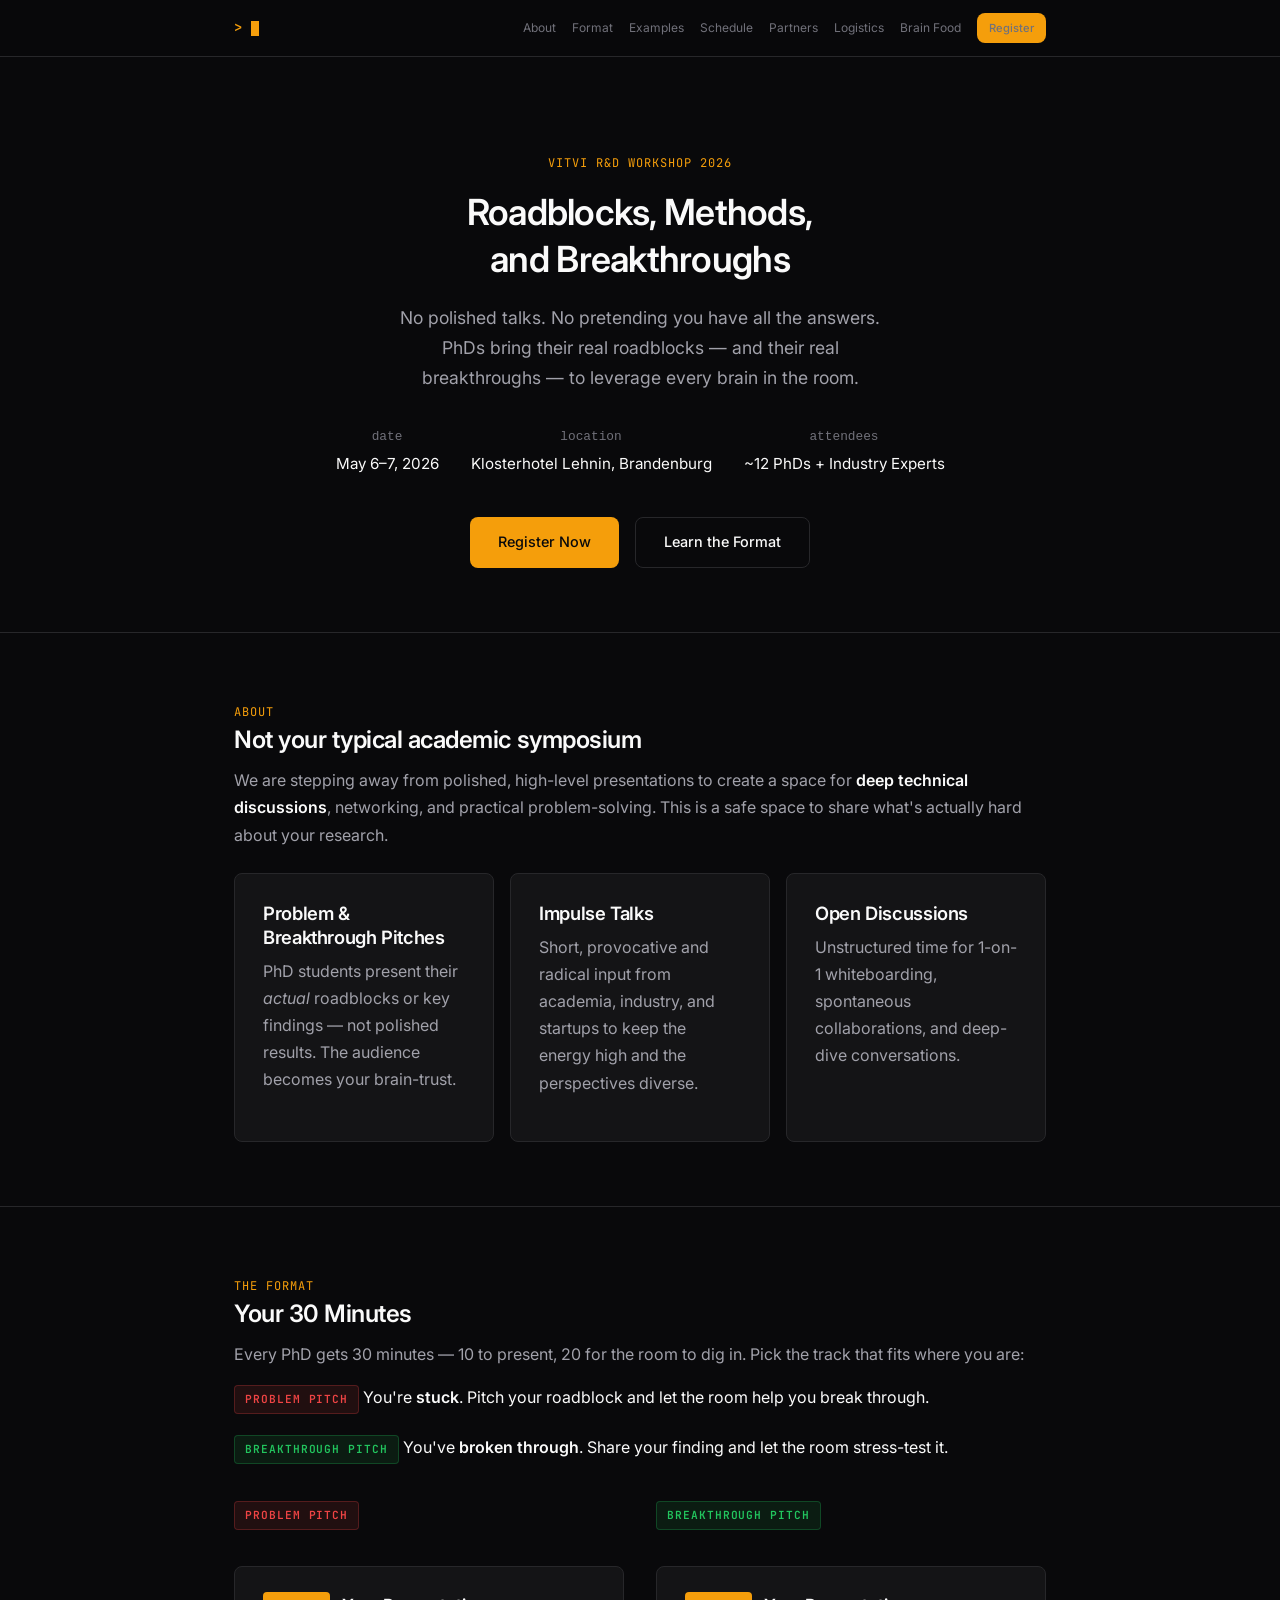
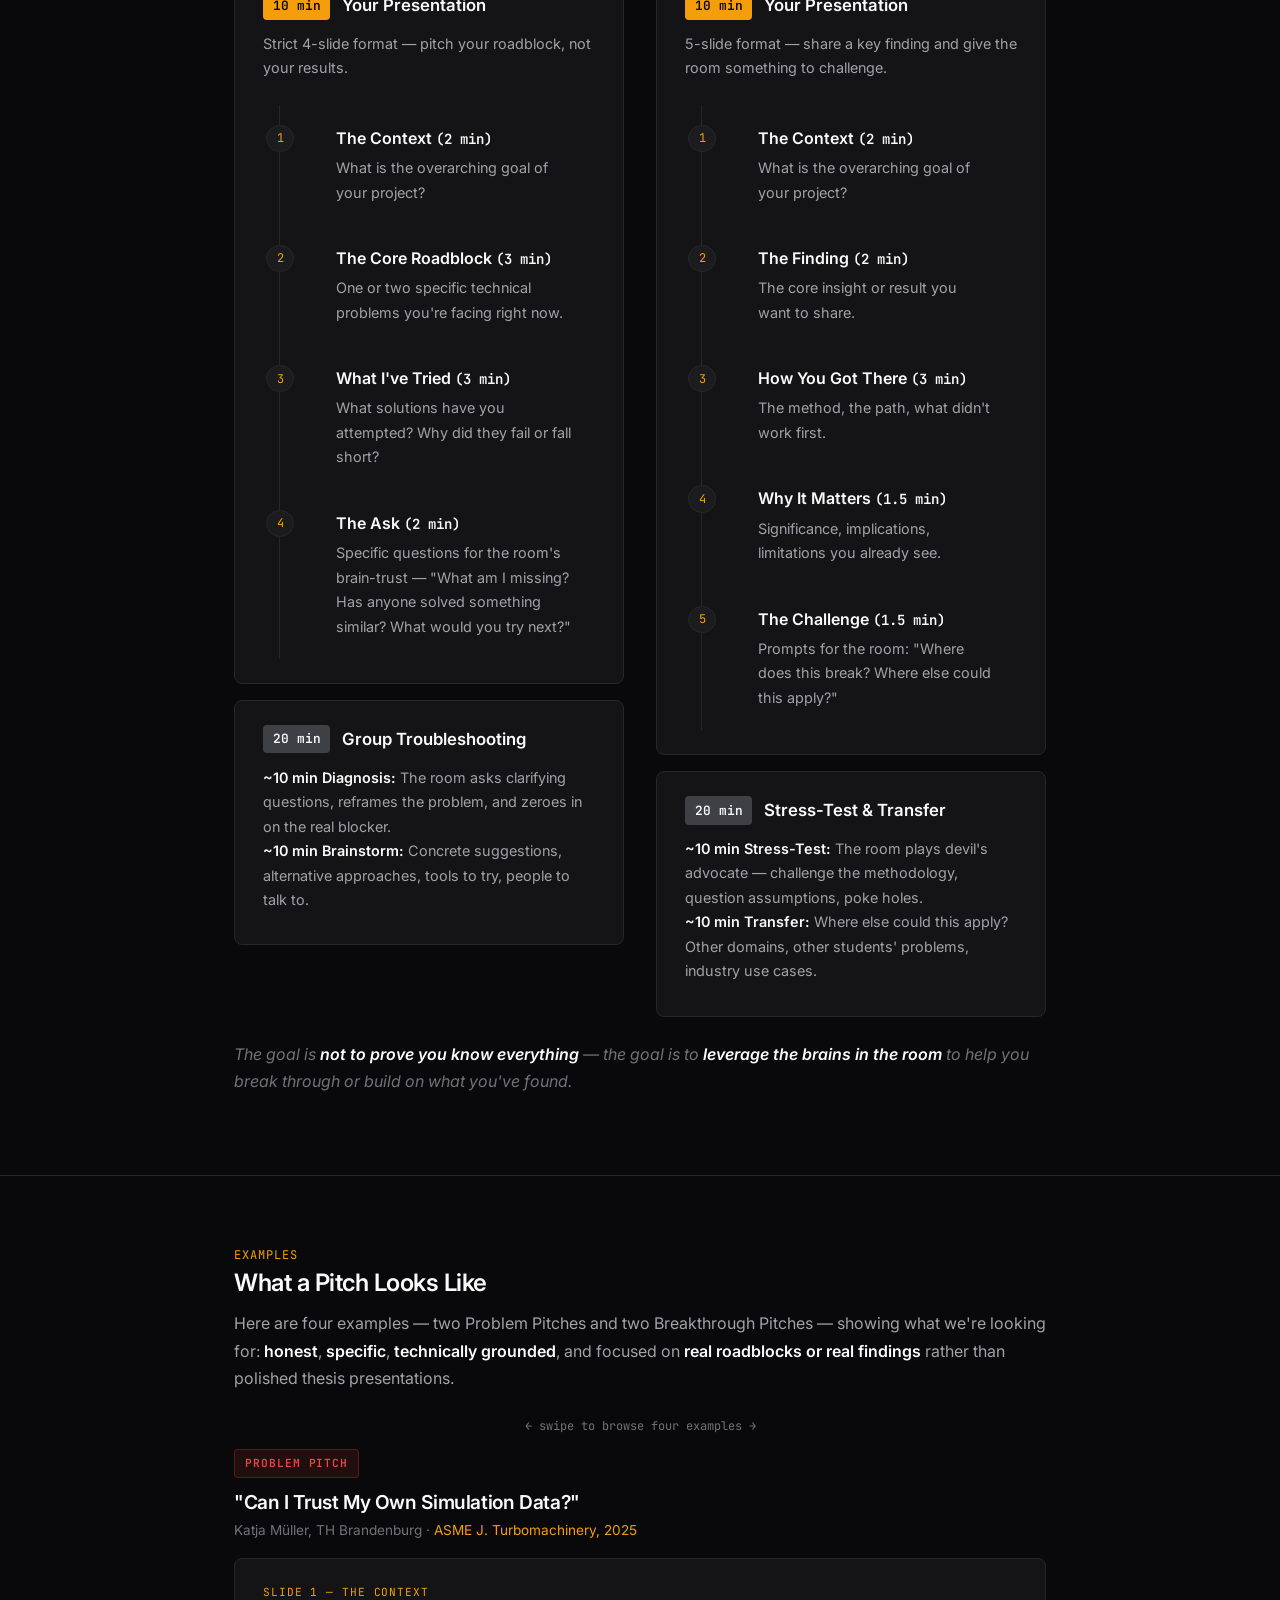
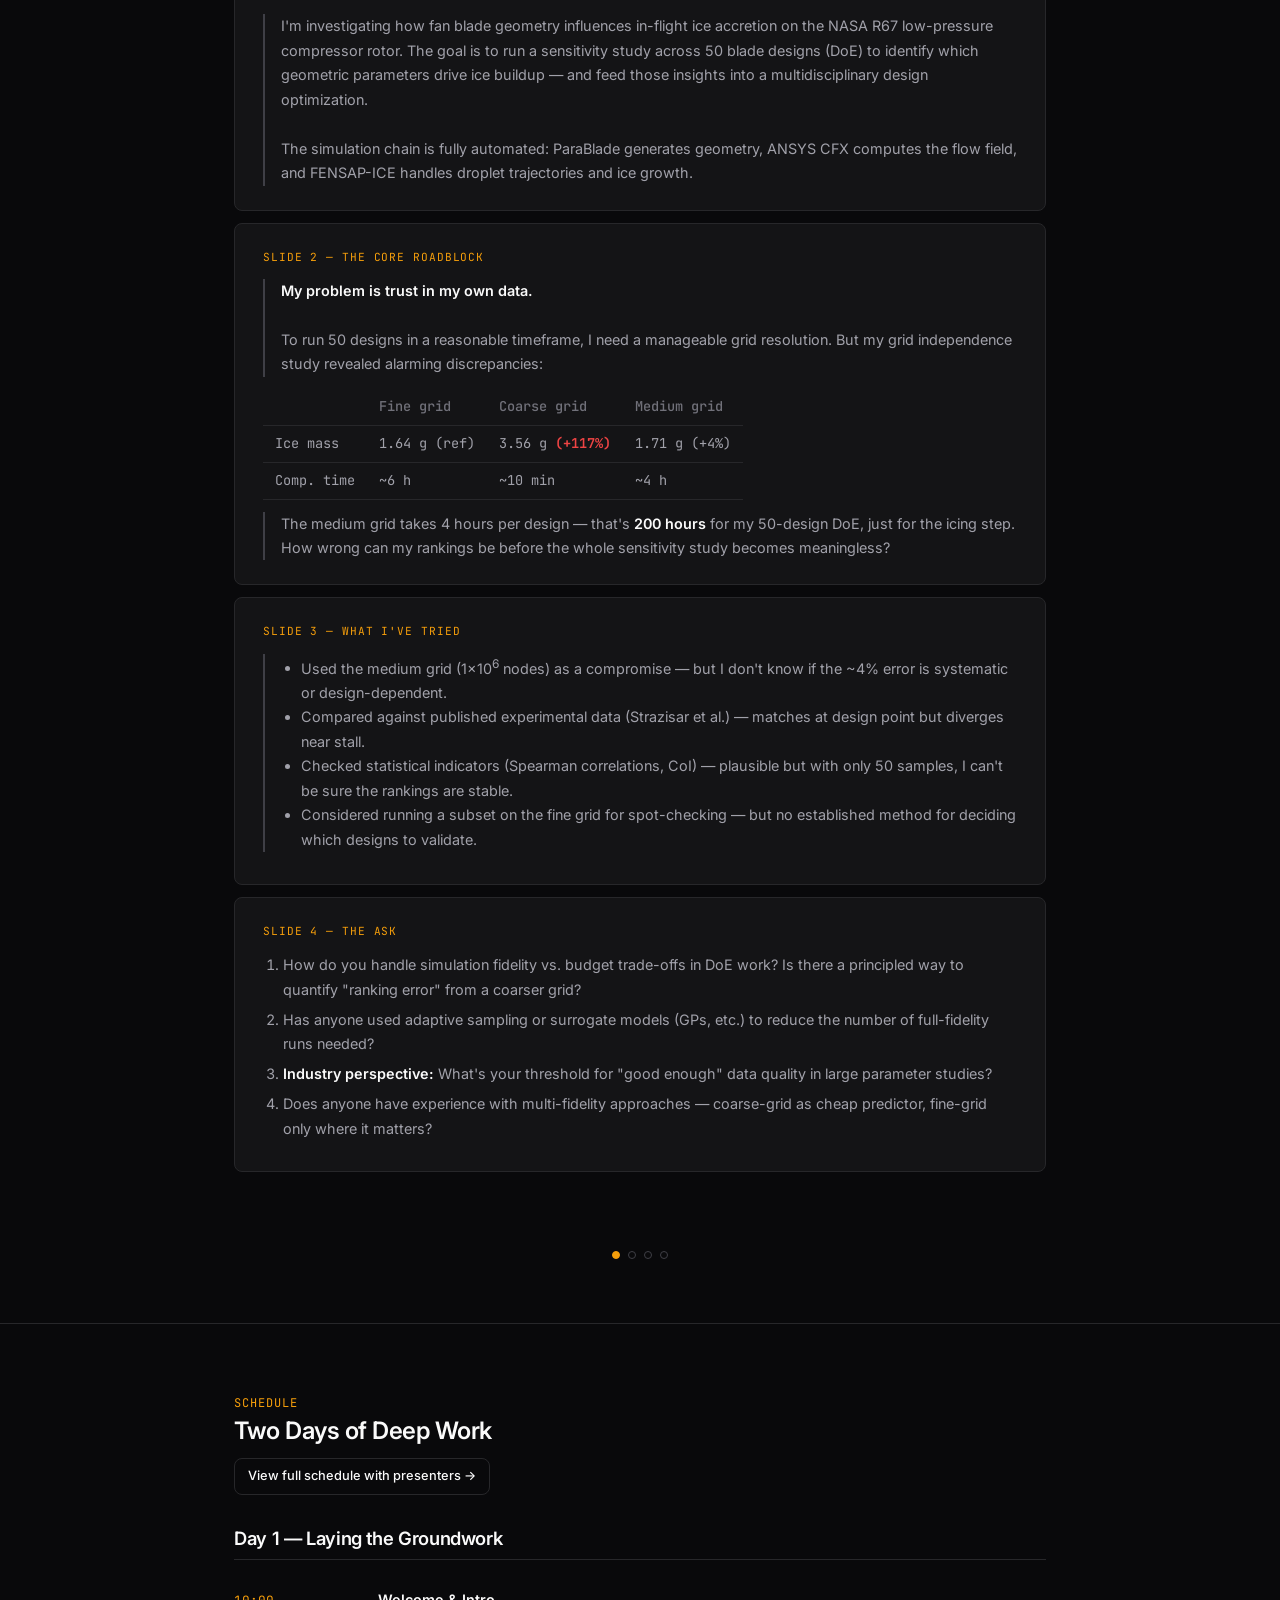
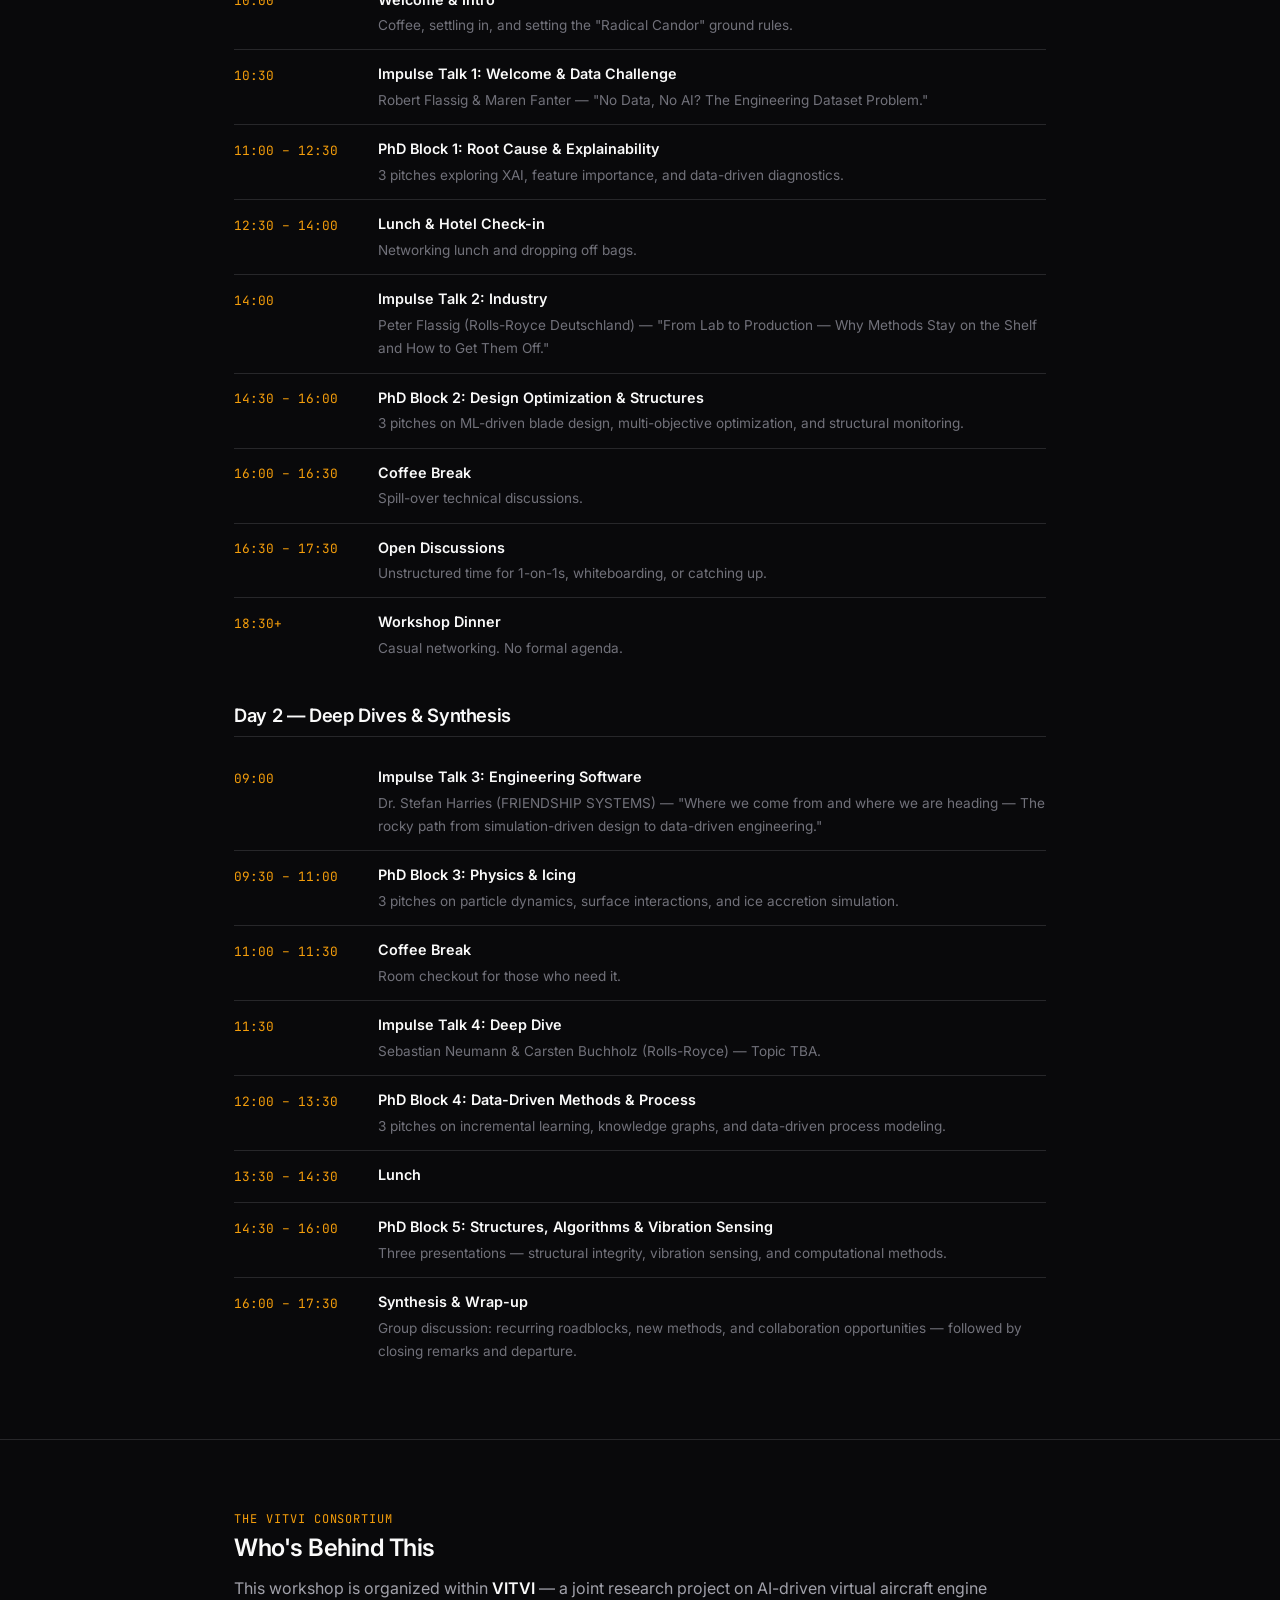
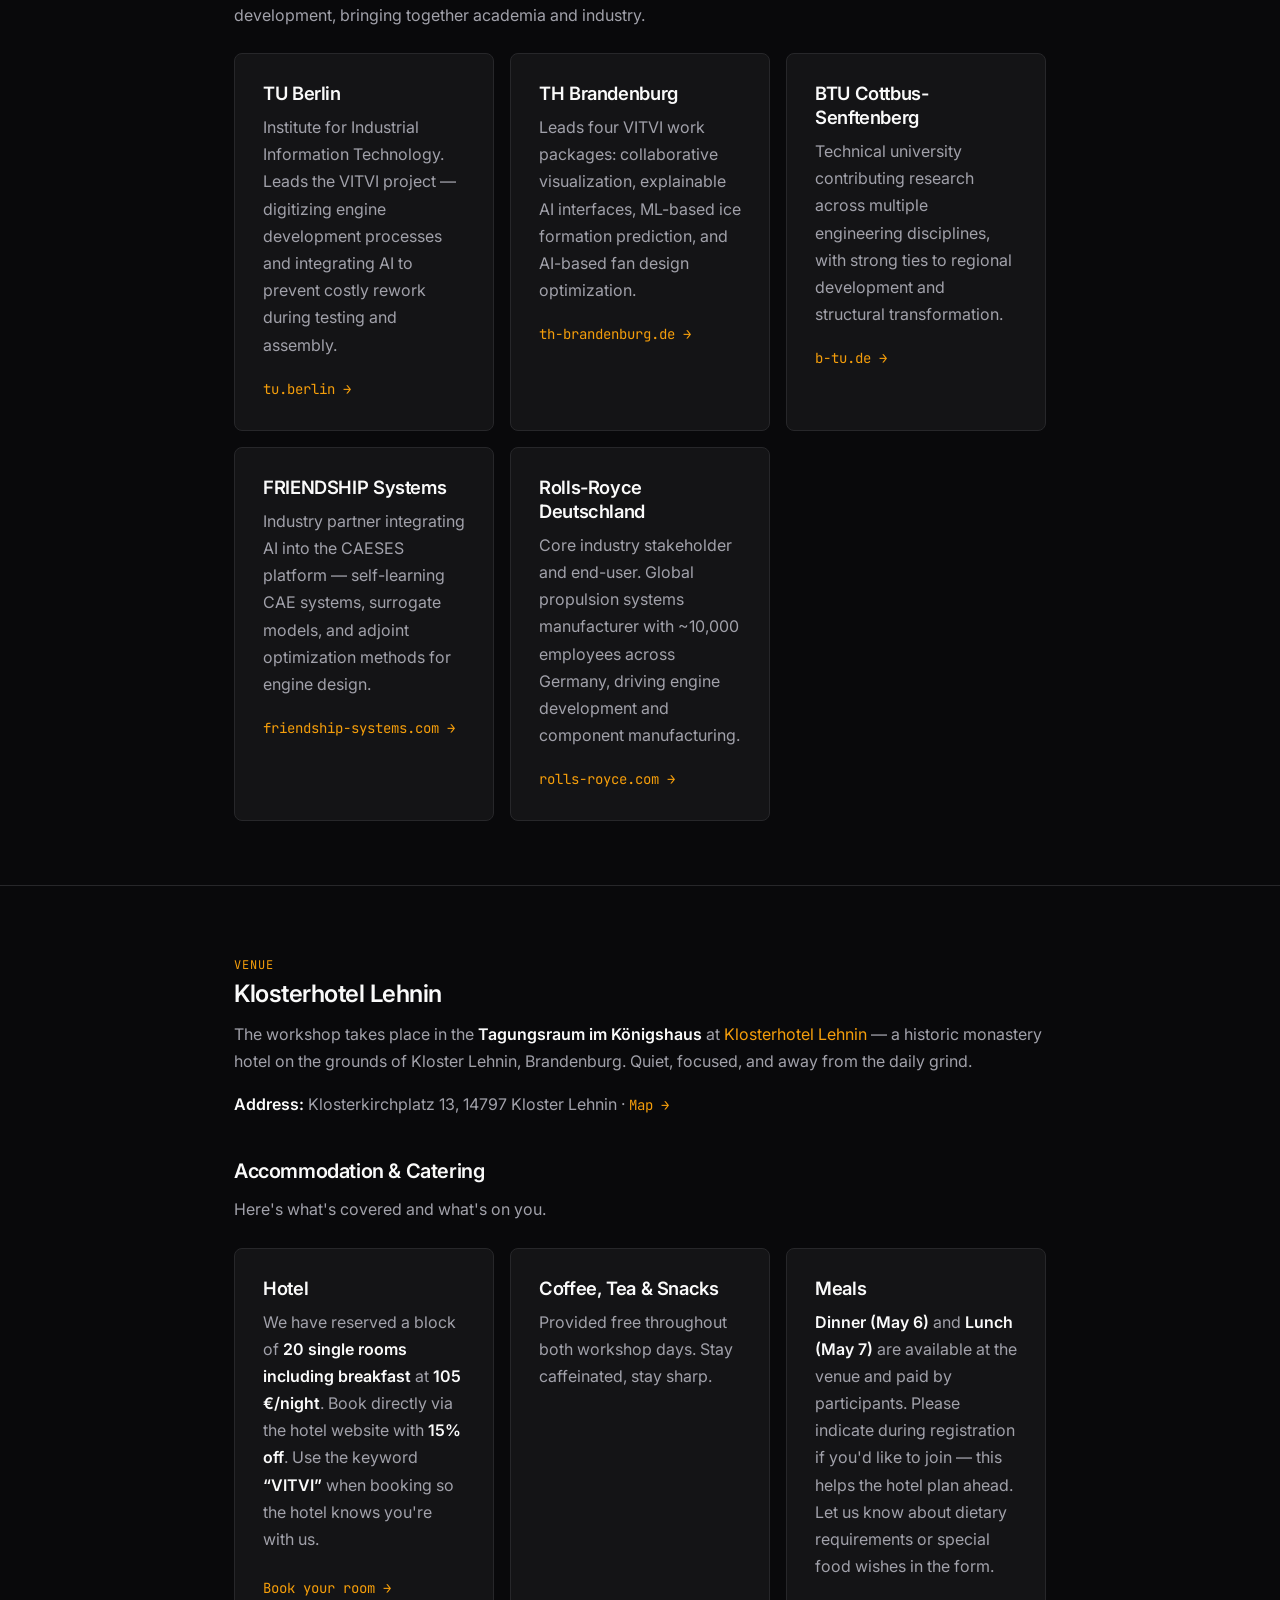
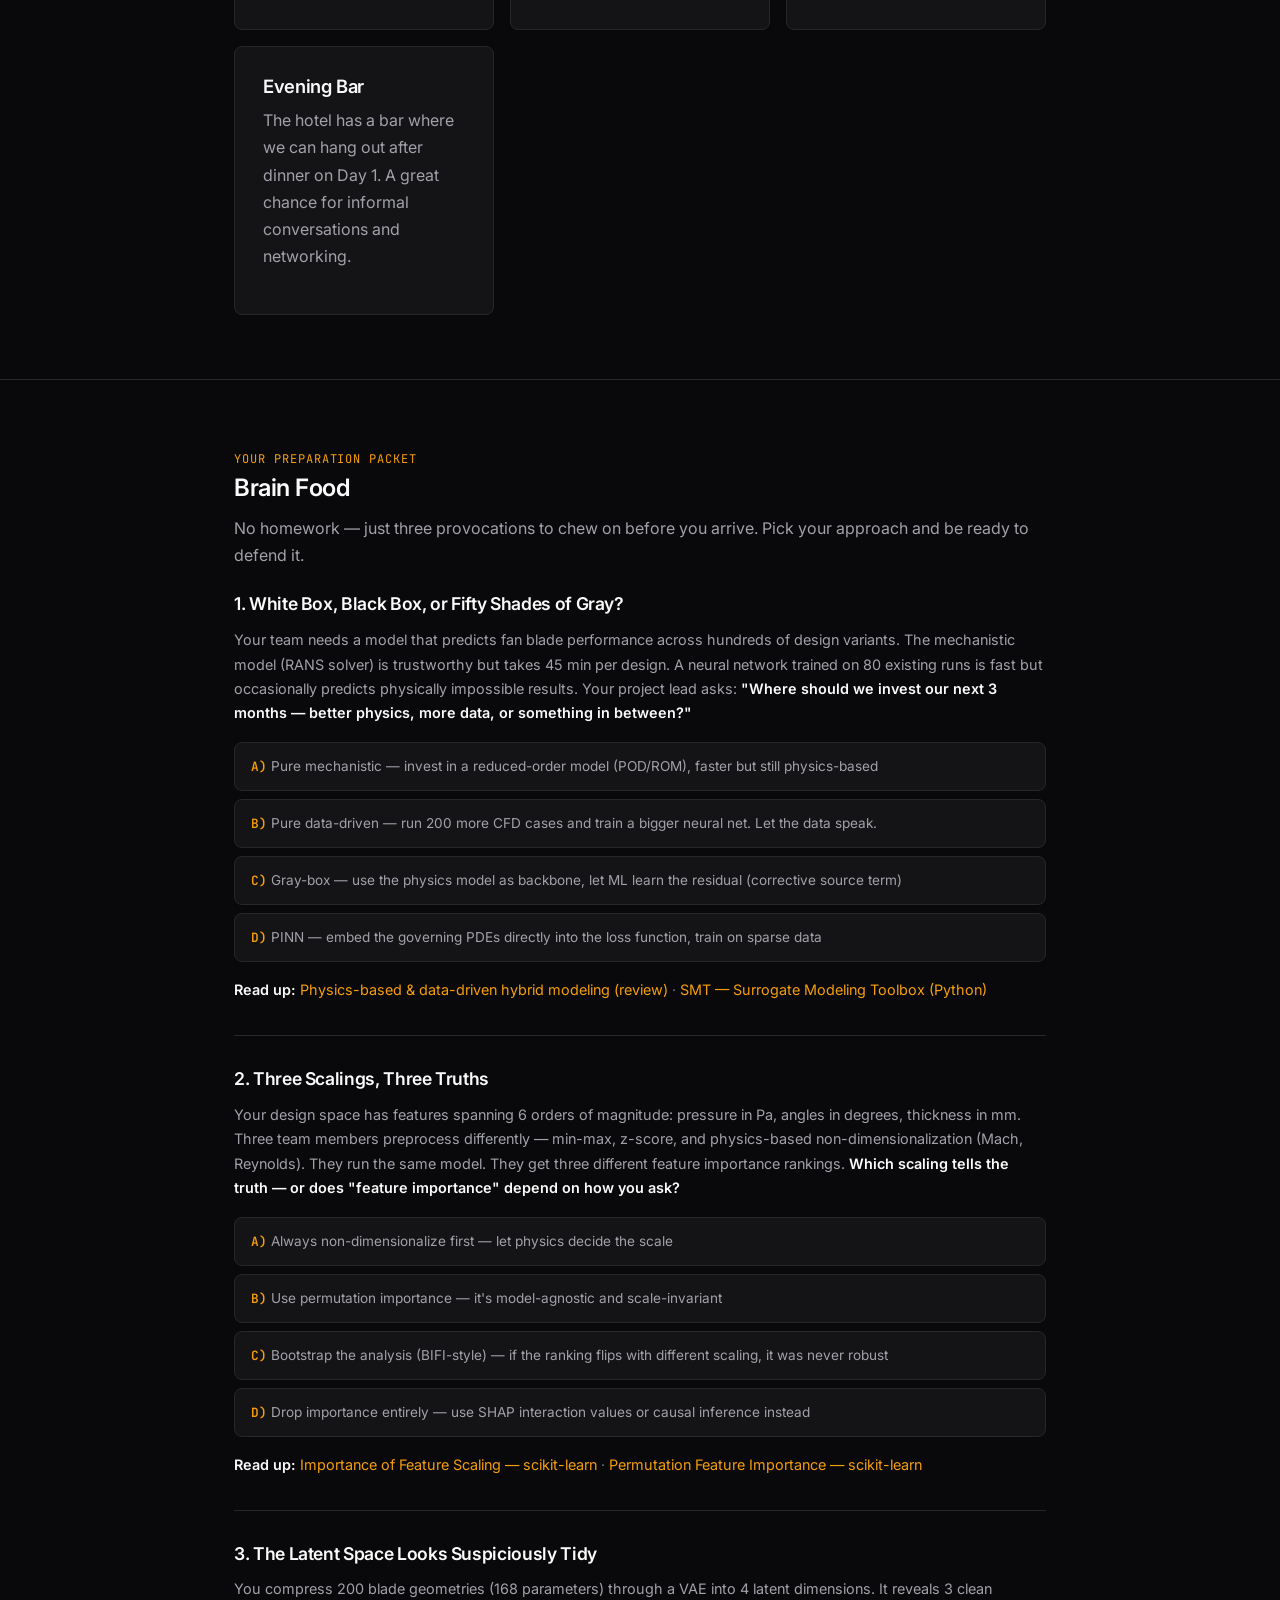
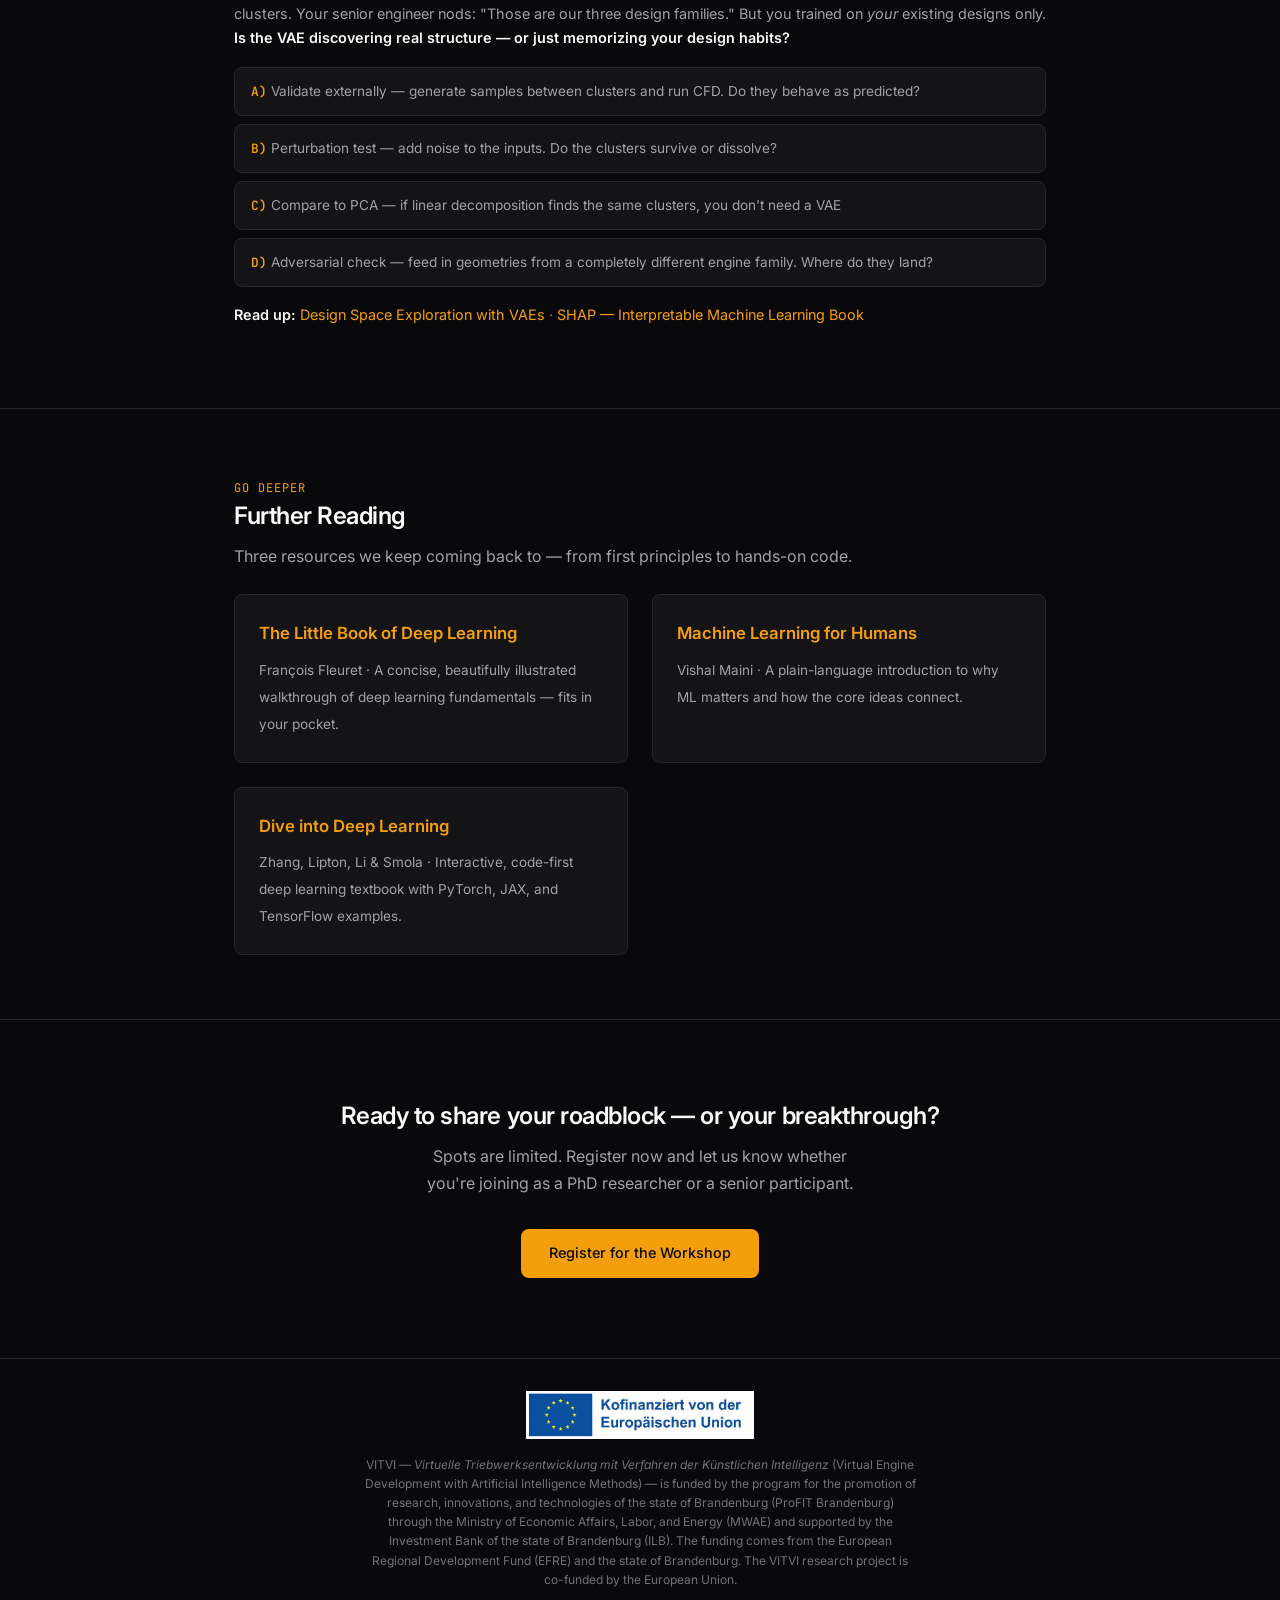
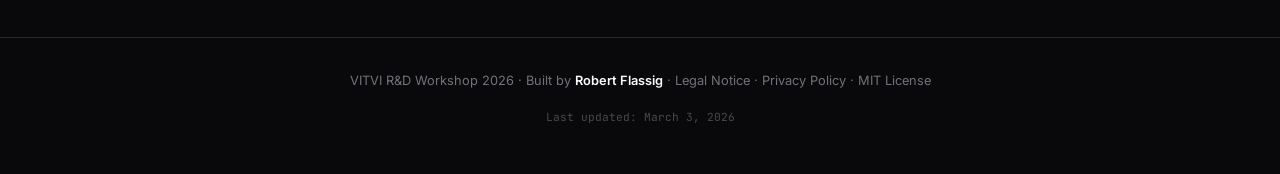
==== website/index.html @ 3f291d96 "Merge Synthesis Session and Wrap-up into single closing block (16:00–17:30) Co-Authored-By: Claude S" ====
<!DOCTYPE html>
<html lang="en">
<head>
  <meta charset="UTF-8">
  <meta name="viewport" content="width=device-width, initial-scale=1.0">
  <title>VITVI R&D Workshop 2026</title>
  <meta name="description" content="Roadblocks, Methods, and Breakthroughs — A two-day intensive workshop for PhD researchers and R&D professionals.">
  <meta name="author" content="Robert Flassig">
  <link rel="preconnect" href="https://fonts.googleapis.com">
  <link rel="preconnect" href="https://fonts.gstatic.com" crossorigin>
  <link href="https://fonts.googleapis.com/css2?family=Inter:wght@400;500;600;700&family=JetBrains+Mono:wght@400;500&display=swap" rel="stylesheet">
  <link rel="stylesheet" href="css/style.css">
</head>
<body>

<!-- Nav -->
<nav>
  <div class="container">
    <a href="index.html" class="logo"><span class="prompt">&gt;</span> <span class="logo-text"></span><span class="cursor"></span></a>
    <button class="menu-toggle" aria-label="Menu" onclick="document.querySelector('.nav-links').classList.toggle('open')">&#9776;</button>
    <ul class="nav-links">
      <li><a href="#about">About</a></li>
      <li><a href="#format">Format</a></li>
      <li><a href="#example">Examples</a></li>
      <li><a href="#schedule">Schedule</a></li>
      <li><a href="#partners">Partners</a></li>
      <li><a href="#logistics">Logistics</a></li>
      <li><a href="#brainfood">Brain Food</a></li>
      <li><a href="register.html" class="btn btn-primary" style="padding:.35rem .75rem;font-size:.7rem;">Register</a></li>
    </ul>
  </div>
</nav>

<!-- Hero -->
<header class="hero">
  <div class="container">
    <span class="label">VITVI R&D Workshop 2026</span>
    <h1>Roadblocks, Methods, and&nbsp;Breakthroughs</h1>
    <p class="subtitle">
      <span class="hero-line">No polished talks.</span>
      <span class="hero-line">No pretending you have all the answers.</span>
      <span class="hero-line">PhDs bring their real roadblocks — and their real breakthroughs — to leverage every brain in the&nbsp;room.</span>
    </p>
    <div class="hero-meta">
      <div class="meta-item">
        <code>date</code>
        <span>May 6–7, 2026</span>
      </div>
      <div class="meta-item">
        <code>location</code>
        <span>Klosterhotel Lehnin, Brandenburg</span>
      </div>
      <div class="meta-item">
        <code>attendees</code>
        <span>~12 PhDs + Industry Experts</span>
      </div>
    </div>
    <div class="btn-group">
      <a href="register.html" class="btn btn-primary">Register Now</a>
      <a href="#format" class="btn btn-secondary">Learn the Format</a>
    </div>
  </div>
</header>

<!-- About -->
<section id="about">
  <div class="container">
    <span class="label">About</span>
    <h2>Not your typical academic symposium</h2>
    <p>
      We are stepping away from polished, high-level presentations to create a space for <strong>deep technical discussions</strong>, networking, and practical problem-solving. This is a safe space to share what's actually hard about your research.
    </p>
    <div class="card-grid">
      <div class="card">
        <h3>Problem &amp; Breakthrough Pitches</h3>
        <p>PhD students present their <em>actual</em> roadblocks or key findings — not polished results. The audience becomes your brain-trust.</p>
      </div>
      <div class="card">
        <h3>Impulse Talks</h3>
        <p>Short, provocative and radical input from academia, industry, and startups to keep the energy high and the perspectives diverse.</p>
      </div>
      <div class="card">
        <h3>Open Discussions</h3>
        <p>Unstructured time for 1-on-1 whiteboarding, spontaneous collaborations, and deep-dive conversations.</p>
      </div>
    </div>
  </div>
</section>

<!-- Format -->
<section id="format">
  <div class="container">
    <span class="label">The Format</span>
    <h2>Your 30 Minutes</h2>
    <p>Every PhD gets 30 minutes — 10 to present, 20 for the room to dig in. Pick the track that fits where you are:</p>
    <ul style="list-style:none;padding:0;margin:1rem 0 0;display:flex;flex-direction:column;gap:.5rem;">
      <li><a href="#track-problem" class="track-badge track-badge--problem">Problem Pitch</a> You're <strong>stuck</strong>. Pitch your roadblock and let the room help you break through.</li>
      <li><a href="#track-breakthrough" class="track-badge track-badge--breakthrough">Breakthrough Pitch</a> You've <strong>broken through</strong>. Share your finding and let the room stress-test it.</li>
    </ul>

    <div class="format-dual-track">

      <!-- Problem Pitch -->
      <div class="format-track" id="track-problem">
        <span class="track-badge track-badge--problem">Problem Pitch</span>
        <div class="format-timeline">
          <div class="timeline-block timeline-present">
            <div class="timeline-header">
              <span class="timeline-duration">10 min</span>
              <span class="timeline-title">Your Presentation</span>
            </div>
            <p>Strict 4-slide format — pitch your roadblock, not your results.</p>
            <ol class="slide-list">
              <li>
                <strong>The Context <span class="mono">(2 min)</span></strong>
                <p>What is the overarching goal of your project?</p>
              </li>
              <li>
                <strong>The Core Roadblock <span class="mono">(3 min)</span></strong>
                <p>One or two specific technical problems you're facing right now.</p>
              </li>
              <li>
                <strong>What I've Tried <span class="mono">(3 min)</span></strong>
                <p>What solutions have you attempted? Why did they fail or fall short?</p>
              </li>
              <li>
                <strong>The Ask <span class="mono">(2 min)</span></strong>
                <p>Specific questions for the room's brain-trust — "What am I missing? Has anyone solved something similar? What would you try next?"</p>
              </li>
            </ol>
          </div>
          <div class="timeline-block timeline-troubleshoot">
            <div class="timeline-header">
              <span class="timeline-duration">20 min</span>
              <span class="timeline-title">Group Troubleshooting</span>
            </div>
            <p><strong>~10 min Diagnosis:</strong> The room asks clarifying questions, reframes the problem, and zeroes in on the real blocker.<br>
            <strong>~10 min Brainstorm:</strong> Concrete suggestions, alternative approaches, tools to try, people to talk to.</p>
          </div>
        </div>
      </div>

      <!-- Breakthrough Pitch -->
      <div class="format-track" id="track-breakthrough">
        <span class="track-badge track-badge--breakthrough">Breakthrough Pitch</span>
        <div class="format-timeline">
          <div class="timeline-block timeline-present">
            <div class="timeline-header">
              <span class="timeline-duration">10 min</span>
              <span class="timeline-title">Your Presentation</span>
            </div>
            <p>5-slide format — share a key finding and give the room something to challenge.</p>
            <ol class="slide-list">
              <li>
                <strong>The Context <span class="mono">(2 min)</span></strong>
                <p>What is the overarching goal of your project?</p>
              </li>
              <li>
                <strong>The Finding <span class="mono">(2 min)</span></strong>
                <p>The core insight or result you want to share.</p>
              </li>
              <li>
                <strong>How You Got There <span class="mono">(3 min)</span></strong>
                <p>The method, the path, what didn't work first.</p>
              </li>
              <li>
                <strong>Why It Matters <span class="mono">(1.5 min)</span></strong>
                <p>Significance, implications, limitations you already see.</p>
              </li>
              <li>
                <strong>The Challenge <span class="mono">(1.5 min)</span></strong>
                <p>Prompts for the room: "Where does this break? Where else could this apply?"</p>
              </li>
            </ol>
          </div>
          <div class="timeline-block timeline-discuss">
            <div class="timeline-header">
              <span class="timeline-duration">20 min</span>
              <span class="timeline-title">Stress-Test &amp; Transfer</span>
            </div>
            <p><strong>~10 min Stress-Test:</strong> The room plays devil's advocate — challenge the methodology, question assumptions, poke holes.<br>
            <strong>~10 min Transfer:</strong> Where else could this apply? Other domains, other students' problems, industry use cases.</p>
          </div>
        </div>
      </div>

    </div>

    <p style="margin-top:1.5rem;font-style:italic;color:var(--text-3);">
      The goal is <strong>not to prove you know everything</strong> — the goal is to <strong>leverage the brains in the room</strong> to help you break through or build on what you've found.
    </p>
  </div>
</section>

<!-- Examples -->
<section id="example">
  <div class="container">
    <span class="label">Examples</span>
    <h2>What a Pitch Looks Like</h2>
    <p>Here are four examples — two Problem Pitches and two Breakthrough Pitches — showing what we're looking for: <strong>honest</strong>, <strong>specific</strong>, <strong>technically grounded</strong>, and focused on <strong>real roadblocks or real findings</strong> rather than polished thesis presentations.</p>

    <p class="swipe-hint">&larr; swipe to browse four examples &rarr;</p>

    <div class="carousel-track" id="carousel-track">

    <!-- Example 1: Katja Müller — Problem Pitch -->
    <div class="example-block carousel-slide">
      <span class="track-badge track-badge--problem">Problem Pitch</span>
      <h3 class="example-title">"Can I Trust My Own Simulation Data?"</h3>
      <p class="example-meta">Katja M&uuml;ller, TH Brandenburg &middot; <a href="https://asmedigitalcollection.asme.org/turbomachinery/article-abstract/148/6/061001/1222637/Numerical-Study-of-Ice-Accretion-on-Fan-Blades" target="_blank" rel="noopener">ASME J. Turbomachinery, 2025</a></p>

      <div class="example-slide">
        <div class="slide-label">Slide 1 — The Context</div>
        <blockquote>
          I'm investigating how fan blade geometry influences in-flight ice accretion on the NASA R67 low-pressure compressor rotor. The goal is to run a sensitivity study across 50 blade designs (DoE) to identify which geometric parameters drive ice buildup — and feed those insights into a multidisciplinary design optimization.
          <br><br>
          The simulation chain is fully automated: ParaBlade generates geometry, ANSYS CFX computes the flow field, and FENSAP-ICE handles droplet trajectories and ice growth.
        </blockquote>
      </div>
      <div class="example-slide">
        <div class="slide-label">Slide 2 — The Core Roadblock</div>
        <blockquote>
          <strong>My problem is trust in my own data.</strong>
          <br><br>
          To run 50 designs in a reasonable timeframe, I need a manageable grid resolution. But my grid independence study revealed alarming discrepancies:
        </blockquote>
        <table>
          <thead>
            <tr><th></th><th>Fine grid</th><th>Coarse grid</th><th>Medium grid</th></tr>
          </thead>
          <tbody>
            <tr><td>Ice mass</td><td>1.64 g (ref)</td><td>3.56 g <span class="highlight">(+117%)</span></td><td>1.71 g (+4%)</td></tr>
            <tr><td>Comp. time</td><td>~6 h</td><td>~10 min</td><td>~4 h</td></tr>
          </tbody>
        </table>
        <blockquote>
          The medium grid takes 4 hours per design — that's <strong>200 hours</strong> for my 50-design DoE, just for the icing step. How wrong can my rankings be before the whole sensitivity study becomes meaningless?
        </blockquote>
      </div>
      <div class="example-slide">
        <div class="slide-label">Slide 3 — What I've Tried</div>
        <blockquote>
          <ul style="padding-left:1.25rem;margin:.5rem 0;">
            <li>Used the medium grid (1&times;10<sup>6</sup> nodes) as a compromise — but I don't know if the ~4% error is systematic or design-dependent.</li>
            <li>Compared against published experimental data (Strazisar et al.) — matches at design point but diverges near stall.</li>
            <li>Checked statistical indicators (Spearman correlations, CoI) — plausible but with only 50 samples, I can't be sure the rankings are stable.</li>
            <li>Considered running a subset on the fine grid for spot-checking — but no established method for deciding which designs to validate.</li>
          </ul>
        </blockquote>
      </div>
      <div class="example-slide">
        <div class="slide-label">Slide 4 — The Ask</div>
        <ol>
          <li>How do you handle simulation fidelity vs. budget trade-offs in DoE work? Is there a principled way to quantify "ranking error" from a coarser grid?</li>
          <li>Has anyone used adaptive sampling or surrogate models (GPs, etc.) to reduce the number of full-fidelity runs needed?</li>
          <li><strong>Industry perspective:</strong> What's your threshold for "good enough" data quality in large parameter studies?</li>
          <li>Does anyone have experience with multi-fidelity approaches — coarse-grid as cheap predictor, fine-grid only where it matters?</li>
        </ol>
      </div>
    </div>

    <!-- Example 2: Clara Henkel — Problem Pitch -->
    <div class="example-block carousel-slide">
      <span class="track-badge track-badge--problem">Problem Pitch</span>
      <h3 class="example-title">"Balancing Breaks My Best Blades"</h3>
      <p class="example-meta">Clara Henkel, BTU Cottbus-Senftenberg &middot; <a href="https://gpps.global/wp-content/uploads/2025/09/GPPS-TC-2025_paper_017.pdf" target="_blank" rel="noopener">Henkel et al., GPPS Shanghai 2025</a></p>

      <div class="example-slide">
        <div class="slide-label">Slide 1 — The Context</div>
        <blockquote>
          Fan-blisk design optimization where two disciplines collide: aerodynamics wants the most efficient blade shape, structural mechanics needs to balance the blisk by shifting blade sections to avoid stress hotspots. The shifts from balancing <em>change</em> the aerodynamics — so sequential optimization doesn't work.
          <br><br>
          The blade is parameterized with 16 design variables. CFD runs on Rolls-Royce's HYDRA solver (~45 min/design), FE stress analysis via sc03 (~15 min). We need surrogates to make global optimization feasible.
        </blockquote>
      </div>
      <div class="example-slide">
        <div class="slide-label">Slide 2 — The Core Roadblock</div>
        <blockquote>
          <strong>No single surrogate works for both objectives — and the stress constraint is the real headache.</strong>
          <br><br>
          Bayesian ridge dominates for efficiency (R&sup2; = 0.98) but is the worst for stress (R&sup2; = 0.58). SVR wins for stress (R&sup2; = 0.88) but is mediocre for efficiency. I'm forced to mix different model types in the same optimization loop.
          <br><br>
          Worse: stress can be framed as classification (feasible/infeasible) or regression — and they give different answers about which designs are safe. With only 300 CFD samples in a 16-dimensional design space, I can't tell which formulation to trust.
        </blockquote>
      </div>
      <div class="example-slide">
        <div class="slide-label">Slide 3 — What I've Tried</div>
        <blockquote>
          <ul style="padding-left:1.25rem;margin:.5rem 0;">
            <li><strong>Tested 5 surrogate types</strong> (RF, kNN, SVR, MLP, Bayesian ridge) with full hyperparameter search — no single model is universally best, confirming the no-free-lunch theorem in practice.</li>
            <li><strong>Classification vs. regression for stress:</strong> Classification finds safe/unsafe regions well (AUC = 0.94) but loses magnitude information. Regression preserves magnitude but is less accurate near the critical stress threshold.</li>
            <li><strong>Reduced 2D validation:</strong> Surrogates work beautifully here (R&sup2; &gt; 0.96). But scaling to the full 16D problem degrades accuracy significantly.</li>
          </ul>
        </blockquote>
      </div>
      <div class="example-slide">
        <div class="slide-label">Slide 4 — The Ask</div>
        <ol>
          <li>How do you handle <strong>mixed-surrogate optimization</strong> where different objectives need fundamentally different model types?</li>
          <li>Regression vs. classification for constraints — has anyone found a principled way to decide, or a way to combine both?</li>
          <li><strong>Industry:</strong> When surrogate-based optimization proposes a design near the stress limit, what's your validation protocol before you trust it?</li>
          <li>With 300 samples in 16 dimensions, are we data-starved? Has anyone used <strong>multi-fidelity surrogates</strong> to bootstrap from cheaper simulations?</li>
        </ol>
      </div>
    </div>

    <!-- Example 3: Klaus Markgraf — Breakthrough Pitch -->
    <div class="example-block carousel-slide">
      <span class="track-badge track-badge--breakthrough">Breakthrough Pitch</span>
      <h3 class="example-title">"We Made SHAP Reliable — Even With 25 Samples"</h3>
      <p class="example-meta">Klaus Markgraf, TH Brandenburg &middot; <a href="https://www.researchsquare.com/article/rs-8590595/v1" target="_blank" rel="noopener">Markgraf et al., 2026 (preprint)</a></p>

      <div class="example-slide">
        <div class="slide-label">Slide 1 — The Context</div>
        <blockquote>
          We use data-driven surrogates to replace expensive CFD in aero-engine development — predicting performance across hundreds of blade designs without running every simulation. To understand <em>why</em> the model predicts what it predicts, we use SHAP (Shapley Additive Explanations) to rank which geometric features matter most.
          <br><br>
          The vision: use XAI not just to predict, but to guide the engineer's intuition — which parameters to focus on, which to ignore in the next design iteration.
        </blockquote>
      </div>
      <div class="example-slide">
        <div class="slide-label">Slide 2 — The Finding</div>
        <blockquote>
          <strong>BIFI (Bootstrap-Informed Feature Importance) makes SHAP rankings stable and actionable, even with tiny datasets.</strong>
          <br><br>
          The method: train 50 surrogate models on bootstrap resamples, compute SHAP for each, then automatically find the threshold between "important" and "negligible" features using the cumulative SHAP distribution — no manual cutoff needed. BIFI-based DoEs improve surrogate quality (R&sup2; and MSE) by <strong>up to 90%</strong>.
        </blockquote>
      </div>
      <div class="example-slide">
        <div class="slide-label">Slide 3 — How I Got There</div>
        <blockquote>
          <ul style="padding-left:1.25rem;margin:.5rem 0;">
            <li><strong>Started with standard SHAP:</strong> Same dataset, different random seeds — feature x<sub>5</sub> jumps from "most important" to "irrelevant." With 25–50 samples, a single SHAP run is a point estimate with unknown variance.</li>
            <li><strong>Tried bootstrap resampling:</strong> Training B=50 models on resamples and computing SHAP for each revealed which features are reliably important vs. noise.</li>
            <li><strong>Key insight:</strong> The cumulative SHAP distribution has a natural "elbow" that separates signal from noise. BIFI automates finding that elbow — no manual cutoff needed.</li>
            <li><strong>Validated</strong> on four synthetic benchmarks of increasing complexity, then on a real aero-engine dataset.</li>
          </ul>
        </blockquote>
      </div>
      <div class="example-slide">
        <div class="slide-label">Slide 4 — Why It Matters</div>
        <blockquote>
          <ul style="padding-left:1.25rem;margin:.5rem 0;">
            <li>Removes human guesswork from feature selection for DoE construction and design space reduction.</li>
            <li>Works model-agnostically — doesn't matter if the surrogate is a Random Forest, GPR, or neural network.</li>
            <li>Reduces the number of expensive CFD runs needed downstream by focusing DoE on the features that actually matter.</li>
            <li><strong>Limitation:</strong> Only validated on synthetic benchmarks + one real dataset so far.</li>
          </ul>
        </blockquote>
      </div>
      <div class="example-slide">
        <div class="slide-label">Slide 5 — The Challenge</div>
        <ol>
          <li><strong>Stress-test:</strong> The synthetic benchmarks have known ground truth — but in real engineering problems, how do we verify the "right" features were selected?</li>
          <li><strong>Transfer:</strong> Could BIFI work for your feature selection problems — outside of turbomachinery? Any domain with expensive simulations and scarce data?</li>
          <li><strong>Industry:</strong> Would you trust an automated feature importance method in a safety-critical design process? What level of explainability do you need?</li>
        </ol>
      </div>
    </div>

    <!-- Example 4: Hamun Bertram — Breakthrough Pitch -->
    <div class="example-block carousel-slide">
      <span class="track-badge track-badge--breakthrough">Breakthrough Pitch</span>
      <h3 class="example-title">"From 100 Hours to 4 Minutes: Predicting Blade Performance from Control Points"</h3>
      <p class="example-meta">Hamun R. Bertram, TH Brandenburg &middot; <a href="https://asmedigitalcollection.asme.org/GT/proceedings-abstract/GT2025/88865/1220725" target="_blank" rel="noopener">Bertram et al., ASME Turbo Expo 2025</a></p>

      <div class="example-slide">
        <div class="slide-label">Slide 1 — The Context</div>
        <blockquote>
          Designing turbomachinery blades requires predicting aerodynamic performance (efficiency, pressure ratio, mass flow) for hundreds of candidate geometries. Running CFD for each takes ~33 hours per batch. ML surrogates promise to replace these simulations, but existing approaches — using dense surface meshes or point clouds as input — need 1,000+ simulations and 24–100 hours of training time.
        </blockquote>
      </div>
      <div class="example-slide">
        <div class="slide-label">Slide 2 — The Finding</div>
        <blockquote>
          <strong>Use B-Spline control points instead of surface meshes as ML input. Training drops from 100+ hours to 4 minutes — with competitive accuracy from just ~150 simulations.</strong>
          <br><br>
          Each blade is defined by 96 control points (vs. 830,000 mesh cells). A Graph Convolutional Neural Network (GCNN) learns directly from this compact representation. Adding first-order (gradients) and second-order (Laplacians) geometric derivatives captures the curvature physics that drives aerodynamic behavior.
        </blockquote>
      </div>
      <div class="example-slide">
        <div class="slide-label">Slide 3 — How I Got There</div>
        <blockquote>
          <ul style="padding-left:1.25rem;margin:.5rem 0;">
            <li><strong>Existing approaches are expensive:</strong> Gouttiere et al. achieve good accuracy but take ~102 hours to train. Beqiraj et al. need 1,600 simulations and 24 hours on an RTX 8000.</li>
            <li><strong>Key insight:</strong> ParaBlade's B-Spline representation is already a compact, physics-aware description. Why feed the model 830k mesh points when 96 control points carry the same geometric information?</li>
            <li><strong>Gradients and Laplacians were the missing piece</strong> — raw control points alone aren't enough. The derivatives encode curvature, which directly relates to flow separation, shock formation, and boundary layer behavior.</li>
            <li>Validated on a 500-design DoE of NASA Rotor 67, with Random Forest Regression as a baseline.</li>
          </ul>
        </blockquote>
      </div>
      <div class="example-slide">
        <div class="slide-label">Slide 4 — Why It Matters</div>
        <blockquote>
          <ul style="padding-left:1.25rem;margin:.5rem 0;">
            <li>Training on an Nvidia RTX 4000 in <strong>4 minutes</strong> (99.9% reduction) means you can retrain as new CFD results come in — even while simulations are still running.</li>
            <li>Only ~150–200 converged simulations needed for reliable predictions — practical for real design campaigns.</li>
            <li>The RFR baseline also benefits: R&sup2; = 0.82 on CPU-only hardware — no GPU needed.</li>
            <li><strong>Limitation:</strong> Validated only on NASA R67. The rotor's high twist makes it geometrically complex, but other blade types remain untested.</li>
          </ul>
        </blockquote>
      </div>
      <div class="example-slide">
        <div class="slide-label">Slide 5 — The Challenge</div>
        <ol>
          <li><strong>Stress-test:</strong> R&sup2; &asymp; 0.72 for GCNN on the test set — good enough for screening, but is it good enough for final design decisions? Where does the model break?</li>
          <li><strong>Transfer:</strong> This works for B-Spline-parameterized blades. Could the same compact-representation idea apply to your geometries — turbine blades, vanes, other parameterized shapes?</li>
          <li><strong>Industry:</strong> At what accuracy level would you trust an ML surrogate to replace CFD in your design loop?</li>
        </ol>
      </div>
    </div>

    </div><!-- /carousel-track -->

    <div class="carousel-dots" id="carousel-dots">
      <button class="carousel-dot active" data-index="0"></button>
      <button class="carousel-dot" data-index="1"></button>
      <button class="carousel-dot" data-index="2"></button>
      <button class="carousel-dot" data-index="3"></button>
    </div>

  </div>
</section>

<script>
  // Carousel
  (function() {
    const track = document.getElementById('carousel-track');
    const slides = track.querySelectorAll('.carousel-slide');
    const dots = document.querySelectorAll('.carousel-dot');

    // Update dots on scroll
    track.addEventListener('scroll', function() {
      const index = Math.round(track.scrollLeft / track.offsetWidth);
      dots.forEach((d, i) => d.classList.toggle('active', i === index));
    });

    // Click dot to scroll
    dots.forEach(dot => dot.addEventListener('click', function() {
      const index = +this.dataset.index;
      track.scrollTo({ left: index * track.offsetWidth, behavior: 'smooth' });
    }));
  })();
</script>

<!-- Schedule -->
<section id="schedule">
  <div class="container">
    <span class="label">Schedule</span>
    <h2>Two Days of Deep Work</h2>
    <p style="margin-bottom:1.5rem;"><a href="schedule.html" class="btn btn-secondary" style="font-size:.8rem;padding:.4rem .8rem;">View full schedule with presenters &rarr;</a></p>

    <div class="schedule-day">
      <h3>Day 1 — Laying the Groundwork</h3>

      <div class="schedule-item">
        <div class="schedule-time">10:00</div>
        <div class="schedule-content">
          <strong>Welcome &amp; Intro</strong>
          <p>Coffee, settling in, and setting the "Radical Candor" ground rules.</p>
        </div>
      </div>
      <div class="schedule-item">
        <div class="schedule-time">10:30</div>
        <div class="schedule-content">
          <strong>Impulse Talk 1: Welcome &amp; Data Challenge</strong>
          <p>Robert Flassig &amp; Maren Fanter — "No Data, No AI? The Engineering Dataset Problem."</p>
        </div>
      </div>
      <div class="schedule-item">
        <div class="schedule-time">11:00 – 12:30</div>
        <div class="schedule-content">
          <strong>PhD Block 1: Root Cause &amp; Explainability</strong>
          <p>3 pitches exploring XAI, feature importance, and data-driven diagnostics.</p>
        </div>
      </div>
      <div class="schedule-item">
        <div class="schedule-time">12:30 – 14:00</div>
        <div class="schedule-content">
          <strong>Lunch &amp; Hotel Check-in</strong>
          <p>Networking lunch and dropping off bags.</p>
        </div>
      </div>
      <div class="schedule-item">
        <div class="schedule-time">14:00</div>
        <div class="schedule-content">
          <strong>Impulse Talk 2: Industry</strong>
          <p>Peter Flassig (Rolls-Royce Deutschland) — "From Lab to Production — Why Methods Stay on the Shelf and How to Get Them Off."</p>
        </div>
      </div>
      <div class="schedule-item">
        <div class="schedule-time">14:30 – 16:00</div>
        <div class="schedule-content">
          <strong>PhD Block 2: Design Optimization &amp; Structures</strong>
          <p>3 pitches on ML-driven blade design, multi-objective optimization, and structural monitoring.</p>
        </div>
      </div>
      <div class="schedule-item">
        <div class="schedule-time">16:00 – 16:30</div>
        <div class="schedule-content">
          <strong>Coffee Break</strong>
          <p>Spill-over technical discussions.</p>
        </div>
      </div>
      <div class="schedule-item">
        <div class="schedule-time">16:30 – 17:30</div>
        <div class="schedule-content">
          <strong>Open Discussions</strong>
          <p>Unstructured time for 1-on-1s, whiteboarding, or catching up.</p>
        </div>
      </div>
      <div class="schedule-item">
        <div class="schedule-time">18:30+</div>
        <div class="schedule-content">
          <strong>Workshop Dinner</strong>
          <p>Casual networking. No formal agenda.</p>
        </div>
      </div>
    </div>

    <div class="schedule-day">
      <h3>Day 2 — Deep Dives &amp; Synthesis</h3>

      <div class="schedule-item">
        <div class="schedule-time">09:00</div>
        <div class="schedule-content">
          <strong>Impulse Talk 3: Engineering Software</strong>
          <p>Dr. Stefan Harries (FRIENDSHIP SYSTEMS) — "Where we come from and where we are heading — The rocky path from simulation-driven design to data-driven engineering."</p>
        </div>
      </div>
      <div class="schedule-item">
        <div class="schedule-time">09:30 – 11:00</div>
        <div class="schedule-content">
          <strong>PhD Block 3: Physics &amp; Icing</strong>
          <p>3 pitches on particle dynamics, surface interactions, and ice accretion simulation.</p>
        </div>
      </div>
      <div class="schedule-item">
        <div class="schedule-time">11:00 – 11:30</div>
        <div class="schedule-content">
          <strong>Coffee Break</strong>
          <p>Room checkout for those who need it.</p>
        </div>
      </div>
      <div class="schedule-item">
        <div class="schedule-time">11:30</div>
        <div class="schedule-content">
          <strong>Impulse Talk 4: Deep Dive</strong>
          <p>Sebastian Neumann &amp; Carsten Buchholz (Rolls-Royce) — Topic TBA.</p>
        </div>
      </div>
      <div class="schedule-item">
        <div class="schedule-time">12:00 – 13:30</div>
        <div class="schedule-content">
          <strong>PhD Block 4: Data-Driven Methods &amp; Process</strong>
          <p>3 pitches on incremental learning, knowledge graphs, and data-driven process modeling.</p>
        </div>
      </div>
      <div class="schedule-item">
        <div class="schedule-time">13:30 – 14:30</div>
        <div class="schedule-content">
          <strong>Lunch</strong>
        </div>
      </div>
      <div class="schedule-item">
        <div class="schedule-time">14:30 – 16:00</div>
        <div class="schedule-content">
          <strong>PhD Block 5: Structures, Algorithms &amp; Vibration Sensing</strong>
          <p>Three presentations — structural integrity, vibration sensing, and computational methods.</p>
        </div>
      </div>
      <div class="schedule-item">
        <div class="schedule-time">16:00 – 17:30</div>
        <div class="schedule-content">
          <strong>Synthesis &amp; Wrap-up</strong>
          <p>Group discussion: recurring roadblocks, new methods, and collaboration opportunities — followed by closing remarks and departure.</p>
        </div>
      </div>
    </div>
  </div>
</section>

<!-- Partners -->
<section id="partners">
  <div class="container">
    <span class="label">The VITVI Consortium</span>
    <h2>Who's Behind This</h2>
    <p>This workshop is organized within <strong>VITVI</strong> — a joint research project on AI-driven virtual aircraft engine development, bringing together academia and industry.</p>

    <div class="card-grid" style="margin-top:1.5rem;">
      <div class="card">
        <h3>TU Berlin</h3>
        <p>Institute for Industrial Information Technology. Leads the VITVI project — digitizing engine development processes and integrating AI to prevent costly rework during testing and assembly.</p>
        <a href="https://www.tu.berlin/iit/forschung/projekte/vit-vi" target="_blank" rel="noopener" class="mono">tu.berlin &rarr;</a>
      </div>
      <div class="card">
        <h3>TH Brandenburg</h3>
        <p>Leads four VITVI work packages: collaborative visualization, explainable AI interfaces, ML-based ice formation prediction, and AI-based fan design optimization.</p>
        <a href="https://technik.th-brandenburg.de/forschung-und-kooperation/projekte/vit-vi/" target="_blank" rel="noopener" class="mono">th-brandenburg.de &rarr;</a>
      </div>
      <div class="card">
        <h3>BTU Cottbus-Senftenberg</h3>
        <p>Technical university contributing research across multiple engineering disciplines, with strong ties to regional development and structural transformation.</p>
        <a href="https://www.b-tu.de/" target="_blank" rel="noopener" class="mono">b-tu.de &rarr;</a>
      </div>
      <div class="card">
        <h3>FRIENDSHIP Systems</h3>
        <p>Industry partner integrating AI into the CAESES platform — self-learning CAE systems, surrogate models, and adjoint optimization methods for engine design.</p>
        <a href="https://www.friendship-systems.com/company/r_a_d/vit-vi/" target="_blank" rel="noopener" class="mono">friendship-systems.com &rarr;</a>
      </div>
      <div class="card">
        <h3>Rolls-Royce Deutschland</h3>
        <p>Core industry stakeholder and end-user. Global propulsion systems manufacturer with ~10,000 employees across Germany, driving engine development and component manufacturing.</p>
        <a href="https://www.rolls-royce.com/country-sites/deutschland.aspx" target="_blank" rel="noopener" class="mono">rolls-royce.com &rarr;</a>
      </div>
    </div>
  </div>
</section>

<!-- Logistics -->
<section id="logistics">
  <div class="container">
    <span class="label">Venue</span>
    <h2>Klosterhotel Lehnin</h2>
    <p>The workshop takes place in the <strong>Tagungsraum im K&ouml;nigshaus</strong> at <a href="https://www.diakonissenhaus.de/klosterhotel-lehnin" target="_blank" rel="noopener">Klosterhotel Lehnin</a> — a historic monastery hotel on the grounds of Kloster Lehnin, Brandenburg. Quiet, focused, and away from the daily grind.</p>
    <p style="margin-bottom:0;">
      <strong>Address:</strong> Klosterkirchplatz 13, 14797 Kloster Lehnin &middot;
      <a href="https://www.openstreetmap.org/?mlat=52.32140955&mlon=12.74557905&zoom=15&layers=M" target="_blank" rel="noopener" class="mono">Map &rarr;</a>
    </p>

    <h3 style="color:var(--text);margin-top:2.5rem;margin-bottom:.75rem;font-size:1.25rem;">Accommodation &amp; Catering</h3>
    <p>Here's what's covered and what's on you.</p>
    <div class="card-grid">
      <div class="card">
        <h3>Hotel</h3>
        <p>We have reserved a block of <strong>20 single rooms including breakfast</strong> at <strong>105 &euro;/night</strong>. Book directly via the hotel website with <strong>15% off</strong>. Use the keyword <strong>&ldquo;VITVI&rdquo;</strong> when booking so the hotel knows you're with us.</p>
        <a href="https://www.diakonissenhaus.de/klosterhotel-lehnin" target="_blank" rel="noopener" class="mono" style="display:inline-block;margin-top:.5rem;">Book your room &rarr;</a>
      </div>
      <div class="card">
        <h3>Coffee, Tea &amp; Snacks</h3>
        <p>Provided free throughout both workshop days. Stay caffeinated, stay sharp.</p>
      </div>
      <div class="card">
        <h3>Meals</h3>
        <p><strong>Dinner (May 6)</strong> and <strong>Lunch (May 7)</strong> are available at the venue and paid by participants. Please indicate during registration if you'd like to join — this helps the hotel plan ahead. Let us know about dietary requirements or special food wishes in the form.</p>
      </div>
      <div class="card">
        <h3>Evening Bar</h3>
        <p>The hotel has a bar where we can hang out after dinner on Day 1. A great chance for informal conversations and networking.</p>
      </div>
    </div>
  </div>
</section>

<!-- Brain Food -->
<section id="brainfood">
  <div class="container">
    <span class="label">Your Preparation Packet</span>
    <h2>Brain Food</h2>
    <p>No homework — just three provocations to chew on before you arrive. Pick your approach and be ready to defend it.</p>

    <div class="brainfood-task">
      <h3>1. White Box, Black Box, or Fifty Shades of Gray?</h3>
      <p>
        Your team needs a model that predicts fan blade performance across hundreds of design variants. The mechanistic model (RANS solver) is trustworthy but takes 45 min per design. A neural network trained on 80 existing runs is fast but occasionally predicts physically impossible results. Your project lead asks: <strong>"Where should we invest our next 3 months — better physics, more data, or something in between?"</strong>
      </p>
      <div class="brainfood-options">
        <div class="brainfood-option"><strong>A)</strong> Pure mechanistic — invest in a reduced-order model (POD/ROM), faster but still physics-based</div>
        <div class="brainfood-option"><strong>B)</strong> Pure data-driven — run 200 more CFD cases and train a bigger neural net. Let the data speak.</div>
        <div class="brainfood-option"><strong>C)</strong> Gray-box — use the physics model as backbone, let ML learn the residual (corrective source term)</div>
        <div class="brainfood-option"><strong>D)</strong> PINN — embed the governing PDEs directly into the loss function, train on sparse data</div>
      </div>
      <p class="brainfood-refs">
        <strong>Read up:</strong>
        <a href="https://www.tandfonline.com/doi/full/10.1080/21693277.2024.2305358" target="_blank" rel="noopener">Physics-based &amp; data-driven hybrid modeling (review)</a> &middot;
        <a href="https://smt.readthedocs.io/" target="_blank" rel="noopener">SMT — Surrogate Modeling Toolbox (Python)</a>
      </p>
    </div>

    <div class="brainfood-task">
      <h3>2. Three Scalings, Three Truths</h3>
      <p>
        Your design space has features spanning 6 orders of magnitude: pressure in Pa, angles in degrees, thickness in mm. Three team members preprocess differently — min-max, z-score, and physics-based non-dimensionalization (Mach, Reynolds). They run the same model. They get three different feature importance rankings. <strong>Which scaling tells the truth — or does "feature importance" depend on how you ask?</strong>
      </p>
      <div class="brainfood-options">
        <div class="brainfood-option"><strong>A)</strong> Always non-dimensionalize first — let physics decide the scale</div>
        <div class="brainfood-option"><strong>B)</strong> Use permutation importance — it's model-agnostic and scale-invariant</div>
        <div class="brainfood-option"><strong>C)</strong> Bootstrap the analysis (BIFI-style) — if the ranking flips with different scaling, it was never robust</div>
        <div class="brainfood-option"><strong>D)</strong> Drop importance entirely — use SHAP interaction values or causal inference instead</div>
      </div>
      <p class="brainfood-refs">
        <strong>Read up:</strong>
        <a href="https://scikit-learn.org/stable/auto_examples/preprocessing/plot_scaling_importance.html" target="_blank" rel="noopener">Importance of Feature Scaling — scikit-learn</a> &middot;
        <a href="https://scikit-learn.org/stable/modules/permutation_importance.html" target="_blank" rel="noopener">Permutation Feature Importance — scikit-learn</a>
      </p>
    </div>

    <div class="brainfood-task">
      <h3>3. The Latent Space Looks Suspiciously Tidy</h3>
      <p>
        You compress 200 blade geometries (168 parameters) through a VAE into 4 latent dimensions. It reveals 3 clean clusters. Your senior engineer nods: "Those are our three design families." But you trained on <em>your</em> existing designs only. <strong>Is the VAE discovering real structure — or just memorizing your design habits?</strong>
      </p>
      <div class="brainfood-options">
        <div class="brainfood-option"><strong>A)</strong> Validate externally — generate samples between clusters and run CFD. Do they behave as predicted?</div>
        <div class="brainfood-option"><strong>B)</strong> Perturbation test — add noise to the inputs. Do the clusters survive or dissolve?</div>
        <div class="brainfood-option"><strong>C)</strong> Compare to PCA — if linear decomposition finds the same clusters, you don't need a VAE</div>
        <div class="brainfood-option"><strong>D)</strong> Adversarial check — feed in geometries from a completely different engine family. Where do they land?</div>
      </div>
      <p class="brainfood-refs">
        <strong>Read up:</strong>
        <a href="https://www.iaacblog.com/programs/design-space-exploration-variational-autoencoders/" target="_blank" rel="noopener">Design Space Exploration with VAEs</a> &middot;
        <a href="https://christophm.github.io/interpretable-ml-book/shap.html" target="_blank" rel="noopener">SHAP — Interpretable Machine Learning Book</a>
      </p>
    </div>

  </div>
</section>

<!-- Further Reading -->
<section id="reading">
  <div class="container">
    <span class="label">Go Deeper</span>
    <h2>Further Reading</h2>
    <p>Three resources we keep coming back to — from first principles to hands-on code.</p>

    <div class="reading-list">
      <a href="https://fleuret.org/public/lbdl.pdf" target="_blank" rel="noopener" class="reading-card">
        <strong>The Little Book of Deep Learning</strong>
        <span>Fran&ccedil;ois Fleuret &middot; A concise, beautifully illustrated walkthrough of deep learning fundamentals — fits in your pocket.</span>
      </a>
      <a href="https://medium.com/machine-learning-for-humans/why-machine-learning-matters-6164faf1df12" target="_blank" rel="noopener" class="reading-card">
        <strong>Machine Learning for Humans</strong>
        <span>Vishal Maini &middot; A plain-language introduction to why ML matters and how the core ideas connect.</span>
      </a>
      <a href="https://d2l.ai" target="_blank" rel="noopener" class="reading-card">
        <strong>Dive into Deep Learning</strong>
        <span>Zhang, Lipton, Li &amp; Smola &middot; Interactive, code-first deep learning textbook with PyTorch, JAX, and TensorFlow examples.</span>
      </a>
    </div>
  </div>
</section>

<!-- CTA -->
<section style="text-align:center;padding:5rem 0;">
  <div class="container">
    <h2>Ready to share your roadblock — or your breakthrough?</h2>
    <p style="max-width:440px;margin:0 auto 2rem;">Spots are limited. Register now and let us know whether you're joining as a PhD researcher or a senior participant.</p>
    <a href="register.html" class="btn btn-primary">Register for the Workshop</a>
  </div>
</section>

<!-- Funding -->
<div class="funding">
  <div class="container">
    <img src="assets/eu-kofinanziert.webp" alt="Co-financed by the European Union" class="funding-logo">
    <p>
      VITVI — <em>Virtuelle Triebwerksentwicklung mit Verfahren der K&uuml;nstlichen Intelligenz</em> (Virtual Engine Development with Artificial Intelligence Methods) — is funded by the program for the promotion of research, innovations, and technologies of the state of Brandenburg (ProFIT Brandenburg) through the Ministry of Economic Affairs, Labor, and Energy (MWAE) and supported by the Investment Bank of the state of Brandenburg (ILB). The funding comes from the European Regional Development Fund (EFRE) and the state of Brandenburg. The VITVI research project is co-funded by the European Union.
    </p>
  </div>
</div>

<!-- Footer -->
<footer>
  <div class="container">
    <p>
      VITVI R&D Workshop 2026 &middot;
      Built by <strong>Robert Flassig</strong> &middot;
      <a href="legal.html">Legal Notice</a> &middot;
      <a href="privacy.html">Privacy Policy</a> &middot;
      <a href="https://github.com/batmanvane/VITVI_RD_Workshop/blob/main/LICENSE" target="_blank" rel="noopener">MIT License</a>
    </p>
    <p class="last-updated">Last updated: <time datetime="2026-03-03">March 3, 2026</time></p>
  </div>
</footer>

<script>
  // Reveal highlighted text on scroll
  document.querySelectorAll('#about strong, #format strong, #example > .container > p strong, #brainfood > .container > p strong, #brainfood .brainfood-task > p > strong').forEach(function(el) {
    el.classList.add('reveal');
  });
  var revealObs = new IntersectionObserver(function(entries) {
    entries.forEach(function(e) {
      if (e.isIntersecting) e.target.classList.add('visible');
    });
  }, { threshold: 0.5 });
  document.querySelectorAll('strong.reveal').forEach(function(el) { revealObs.observe(el); });
</script>

<script>
  // CLI typing animation for logo
  (function() {
    var el = document.querySelector('.logo-text');
    if (!el) return;
    var cursor = document.querySelector('.logo .cursor');
    var full = 'ai_turboengine_design';
    var short = 'vitvi_workshop';
    var speed = 55;
    var deleteSpeed = 30;
    var pauseAfterFull = 1200;
    var pauseAfterDelete = 300;

    function type(text, i, cb) {
      if (i <= text.length) {
        el.textContent = text.slice(0, i);
        setTimeout(function() { type(text, i + 1, cb); }, speed);
      } else if (cb) cb();
    }

    function erase(cb) {
      var len = el.textContent.length;
      if (len > 0) {
        el.textContent = el.textContent.slice(0, len - 1);
        setTimeout(function() { erase(cb); }, deleteSpeed);
      } else if (cb) cb();
    }

    type(full, 0, function() {
      setTimeout(function() {
        erase(function() {
          setTimeout(function() {
            type(short, 0, function() {
              cursor.classList.add('cursor--hidden');
            });
          }, pauseAfterDelete);
        });
      }, pauseAfterFull);
    });
  })();
</script>

</body>
</html>
---- website/css/style.css ----
/* ============================================
   VITVI R&D Workshop 2026
   Minimal dark theme
   ============================================ */

:root {
  --bg:          #09090b;
  --surface:     #141416;
  --surface-2:   #1c1c1f;
  --border:      #27272a;
  --border-light:#3f3f46;
  --text:        #fafafa;
  --text-2:      #a1a1aa;
  --text-3:      #71717a;
  --accent:      #f59e0b;
  --accent-dim:  rgba(245, 158, 11, 0.12);
  --accent-hover:#fbbf24;
  --success:     #22c55e;
  --error:       #ef4444;
  --radius:      8px;
  --max-w:       860px;
  --font-sans:   'Inter', -apple-system, BlinkMacSystemFont, 'Segoe UI', sans-serif;
  --font-mono:   'JetBrains Mono', 'Fira Code', 'Cascadia Code', ui-monospace, monospace;
}

/* --- Reset & Base --- */
*, *::before, *::after { box-sizing: border-box; margin: 0; padding: 0; }

html {
  font-size: 16px;
  scroll-behavior: smooth;
  -webkit-font-smoothing: antialiased;
}

body {
  font-family: var(--font-sans);
  background: var(--bg);
  color: var(--text);
  line-height: 1.7;
  min-height: 100vh;
}

::selection {
  background: var(--accent);
  color: var(--bg);
}

a {
  color: var(--accent);
  text-decoration: none;
  transition: color .15s;
}
a:hover { color: var(--accent-hover); }

img { max-width: 100%; display: block; }

/* --- Typography --- */
h1, h2, h3, h4 {
  font-weight: 600;
  line-height: 1.3;
  letter-spacing: -0.02em;
}

h1 { font-size: 2.25rem; }
h2 { font-size: 1.5rem; margin-bottom: .75rem; }
h3 { font-size: 1.15rem; color: var(--text-2); }
p  { color: var(--text-2); margin-bottom: 1rem; }
strong { color: var(--text); font-weight: 600; }

strong.reveal {
  color: var(--text-3);
  transition: color .6s ease;
}

strong.reveal.visible {
  color: var(--text);
}

.mono {
  font-family: var(--font-mono);
  font-size: 0.875rem;
}

.label {
  font-family: var(--font-mono);
  font-size: 0.75rem;
  text-transform: uppercase;
  letter-spacing: 0.08em;
  color: var(--accent);
}

/* --- Layout --- */
.container {
  max-width: var(--max-w);
  margin: 0 auto;
  padding: 0 1.5rem;
}

section {
  padding: 4rem 0;
  border-bottom: 1px solid var(--border);
}

section:last-of-type { border-bottom: none; }

/* --- Nav --- */
nav {
  position: sticky;
  top: 0;
  z-index: 100;
  background: rgba(9, 9, 11, 0.85);
  backdrop-filter: blur(12px);
  -webkit-backdrop-filter: blur(12px);
  border-bottom: 1px solid var(--border);
}

nav .container {
  display: flex;
  align-items: center;
  justify-content: space-between;
  height: 56px;
}

nav .logo {
  font-family: var(--font-mono);
  font-size: 0.875rem;
  font-weight: 600;
  color: var(--text);
  white-space: nowrap;
  flex-shrink: 0;
}

nav .logo .prompt { color: var(--accent); }

nav .logo .cursor {
  display: inline-block;
  width: 0.55em;
  height: 1.1em;
  background: var(--accent);
  vertical-align: text-bottom;
  margin-left: 1px;
  animation: blink 0.7s step-end infinite;
}

nav .logo .cursor--hidden { visibility: hidden; }

@keyframes blink {
  50% { opacity: 0; }
}

nav .nav-links {
  display: flex;
  gap: 1rem;
  list-style: none;
}

nav .nav-links a {
  font-size: 0.75rem;
  color: var(--text-3);
  transition: color .15s;
}

nav .nav-links a:hover { color: var(--text); }

.menu-toggle {
  display: none;
  background: none;
  border: none;
  color: var(--text);
  font-size: 1.25rem;
  cursor: pointer;
}

/* --- Hero --- */
.hero {
  padding: 6rem 0 4rem;
  text-align: center;
  border-bottom: 1px solid var(--border);
}

.hero .label { margin-bottom: 1rem; display: block; }

.hero h1 {
  margin-bottom: 1.25rem;
  max-width: 640px;
  margin-left: auto;
  margin-right: auto;
}

.hero .subtitle {
  font-size: 1.1rem;
  color: var(--text-2);
  max-width: 520px;
  margin: 0 auto 2rem;
}

.hero-line {
  display: inline;
}

@keyframes heroFadeIn {
  from { opacity: 0; filter: blur(4px); }
  to   { opacity: 1; filter: blur(0); }
}

.hero-meta {
  display: flex;
  justify-content: center;
  gap: 2rem;
  flex-wrap: wrap;
  margin-bottom: 2.5rem;
}

.hero-meta .meta-item {
  font-family: var(--font-mono);
  font-size: 0.8rem;
  color: var(--text-3);
}

.hero-meta .meta-item span {
  color: var(--text);
  display: block;
  font-family: var(--font-sans);
  font-size: 0.95rem;
  margin-top: .25rem;
}

/* --- Buttons --- */
.btn {
  display: inline-flex;
  align-items: center;
  gap: .5rem;
  padding: .75rem 1.75rem;
  border-radius: var(--radius);
  font-size: 0.9rem;
  font-weight: 500;
  border: none;
  cursor: pointer;
  transition: all .15s;
  text-decoration: none;
}

.btn-primary {
  background: var(--accent);
  color: var(--bg);
}
.btn-primary:hover {
  background: var(--accent-hover);
  color: var(--bg);
}

.btn-secondary {
  background: transparent;
  color: var(--text);
  border: 1px solid var(--border);
}
.btn-secondary:hover {
  border-color: var(--border-light);
  background: var(--surface);
}

.btn-group {
  display: flex;
  gap: 1rem;
  justify-content: center;
  flex-wrap: wrap;
}

/* --- Cards --- */
.card {
  background: var(--surface);
  border: 1px solid var(--border);
  border-radius: var(--radius);
  padding: 1.75rem;
}

.card + .card { margin-top: 1rem; }

.card h3 {
  color: var(--text);
  margin-bottom: .5rem;
}

.card-grid {
  display: grid;
  grid-template-columns: repeat(auto-fit, minmax(260px, 1fr));
  gap: 1rem;
  margin-top: 1.5rem;
}

.card-grid .card { margin-top: 0; }

/* --- Format Timeline --- */
.format-timeline {
  margin-top: 1.5rem;
  display: flex;
  flex-direction: column;
  gap: 1rem;
}

.timeline-block {
  background: var(--surface);
  border: 1px solid var(--border);
  border-radius: var(--radius);
  padding: 1.5rem 1.75rem;
}

.timeline-block p {
  font-size: 0.9rem;
  margin-bottom: .5rem;
}

.timeline-header {
  display: flex;
  align-items: center;
  gap: .75rem;
  margin-bottom: .75rem;
}

.timeline-duration {
  font-family: var(--font-mono);
  font-size: 0.8rem;
  font-weight: 600;
  color: var(--bg);
  background: var(--accent);
  padding: .2rem .6rem;
  border-radius: 4px;
  white-space: nowrap;
}

.timeline-troubleshoot .timeline-duration,
.timeline-discuss .timeline-duration {
  background: var(--border-light);
  color: var(--text);
}

/* --- Dual-Track Layout --- */
.format-dual-track {
  display: grid;
  grid-template-columns: 1fr 1fr;
  gap: 2rem;
  margin-top: 1.5rem;
}

@media (max-width: 800px) {
  .format-dual-track {
    grid-template-columns: 1fr;
  }
}

.format-track {
  position: relative;
}

/* --- Track Badges --- */
.track-badge {
  display: inline-block;
  font-family: var(--font-mono);
  font-size: 0.7rem;
  font-weight: 600;
  text-transform: uppercase;
  letter-spacing: 0.08em;
  padding: .25rem .65rem;
  border-radius: 4px;
  margin-bottom: .75rem;
  text-decoration: none;
}

a.track-badge {
  cursor: pointer;
  transition: opacity .15s;
}

a.track-badge:hover {
  opacity: 0.8;
}

.track-badge--problem {
  background: rgba(239, 68, 68, 0.1);
  color: #ef4444;
  border: 1px solid rgba(239, 68, 68, 0.25);
}

.track-badge--breakthrough {
  background: rgba(34, 197, 94, 0.1);
  color: #22c55e;
  border: 1px solid rgba(34, 197, 94, 0.25);
}

.timeline-title {
  font-weight: 600;
  font-size: 1.05rem;
  color: var(--text);
}

/* --- Slide Format --- */
.slide-list {
  list-style: none;
  counter-reset: slide;
  margin-top: 1.5rem;
}

.slide-list li {
  counter-increment: slide;
  padding: 1.25rem 1.5rem 1.25rem 3.5rem;
  position: relative;
  border-left: 1px solid var(--border);
  margin-left: 1rem;
}

.slide-list li::before {
  content: counter(slide);
  position: absolute;
  left: -0.85rem;
  top: 1.25rem;
  width: 1.7rem;
  height: 1.7rem;
  background: var(--surface-2);
  border: 1px solid var(--border);
  border-radius: 50%;
  display: flex;
  align-items: center;
  justify-content: center;
  font-family: var(--font-mono);
  font-size: 0.75rem;
  color: var(--accent);
}

.slide-list li strong {
  display: block;
  margin-bottom: .25rem;
}

.slide-list li p {
  font-size: 0.9rem;
  margin-bottom: 0;
}

/* --- Example Carousel --- */
.swipe-hint {
  text-align: center;
  font-family: var(--font-mono);
  font-size: 0.75rem;
  color: var(--text-3);
  margin: 1.5rem 0 .75rem;
}

.carousel-track {
  display: flex;
  overflow-x: auto;
  scroll-snap-type: x mandatory;
  -webkit-overflow-scrolling: touch;
  scrollbar-width: none;
}

.carousel-track::-webkit-scrollbar { display: none; }

.carousel-slide {
  flex: 0 0 100%;
  scroll-snap-align: start;
  min-width: 0;
}

.carousel-dots {
  display: flex;
  justify-content: center;
  gap: .5rem;
  margin-top: 1.25rem;
}

.carousel-dot {
  width: 8px;
  height: 8px;
  border-radius: 50%;
  border: 1px solid var(--border-light);
  background: transparent;
  cursor: pointer;
  padding: 0;
  transition: all .15s;
}

.carousel-dot.active {
  background: var(--accent);
  border-color: var(--accent);
}

/* --- Example Pitch --- */
.example-block {
  margin-top: 0;
  padding-top: 0;
  border-top: none;
}

.example-block:first-of-type {
  margin-top: 0;
  padding-top: 0;
  border-top: none;
}

.example-title {
  color: var(--text) !important;
  font-size: 1.2rem !important;
  margin-bottom: .25rem;
}

.example-meta {
  font-size: 0.85rem;
  color: var(--text-3);
  margin-bottom: 1rem;
}

.example-slide {
  background: var(--surface);
  border: 1px solid var(--border);
  border-radius: var(--radius);
  padding: 1.5rem 1.75rem;
  margin-top: 1rem;
  overflow-x: auto;
  word-wrap: break-word;
}

.example-slide + .example-slide { margin-top: .75rem; }

.example-slide .slide-label {
  font-family: var(--font-mono);
  font-size: 0.7rem;
  text-transform: uppercase;
  letter-spacing: 0.08em;
  color: var(--accent);
  margin-bottom: .75rem;
}

.example-slide blockquote {
  border-left: 2px solid var(--border-light);
  padding-left: 1rem;
  color: var(--text-2);
  font-size: 0.9rem;
}

.example-slide table {
  width: 100%;
  border-collapse: collapse;
  margin: .75rem 0;
  font-size: 0.85rem;
  font-family: var(--font-mono);
  display: block;
  overflow-x: auto;
}

.example-slide th, .example-slide td {
  text-align: left;
  padding: .4rem .75rem;
  border-bottom: 1px solid var(--border);
}

.example-slide th { color: var(--text-3); font-weight: 500; }
.example-slide td { color: var(--text-2); }

.example-slide .highlight { color: var(--error); font-weight: 600; }

.example-slide ol {
  padding-left: 1.25rem;
  color: var(--text-2);
  font-size: 0.9rem;
}

.example-slide ol li { margin-bottom: .35rem; }

/* --- Brain Food --- */
.brainfood-task {
  margin-top: 2rem;
  padding-top: 2rem;
  border-top: 1px solid var(--border);
}

.brainfood-task:first-of-type {
  margin-top: 1.5rem;
  padding-top: 0;
  border-top: none;
}

.brainfood-task h3 {
  color: var(--text) !important;
  font-size: 1.1rem;
  margin-bottom: .75rem;
}

.brainfood-task > p {
  font-size: 0.9rem;
}

.brainfood-options {
  display: flex;
  flex-direction: column;
  gap: .5rem;
  margin-top: 1rem;
}

.brainfood-option {
  background: var(--surface);
  border: 1px solid var(--border);
  border-radius: var(--radius);
  padding: .75rem 1rem;
  font-size: 0.85rem;
  color: var(--text-2);
}

.brainfood-option strong {
  color: var(--accent);
  font-family: var(--font-mono);
  font-size: 0.8rem;
}

.brainfood-refs {
  margin-top: 1rem;
  font-size: 0.8rem;
  color: var(--text-3);
}

/* --- Further Reading --- */
.reading-list {
  display: grid;
  grid-template-columns: repeat(auto-fit, minmax(260px, 1fr));
  gap: 1.5rem;
  margin-top: 1.5rem;
}

.reading-card {
  display: block;
  background: var(--surface);
  border: 1px solid var(--border);
  border-radius: .5rem;
  padding: 1.5rem;
  text-decoration: none;
  color: var(--text);
  transition: border-color .2s, box-shadow .2s;
}

.reading-card:hover {
  border-color: var(--accent);
  box-shadow: 0 2px 12px rgba(0, 0, 0, .08);
}

.reading-card strong {
  display: block;
  font-size: 1.05rem;
  margin-bottom: .5rem;
  color: var(--accent);
}

.reading-card span {
  font-size: 0.85rem;
  color: var(--text-2);
  line-height: 1.5;
}

/* --- Schedule --- */
.schedule-day {
  margin-top: 2rem;
}

.schedule-day h3 {
  color: var(--text);
  margin-bottom: 1rem;
  padding-bottom: .5rem;
  border-bottom: 1px solid var(--border);
}

.schedule-item {
  display: grid;
  grid-template-columns: 120px 1fr;
  gap: 1.5rem;
  padding: .75rem 0;
  border-bottom: 1px solid var(--border);
  font-size: 0.9rem;
}

.schedule-item:last-child { border-bottom: none; }

.schedule-time {
  font-family: var(--font-mono);
  font-size: 0.8rem;
  color: var(--accent);
  padding-top: .15rem;
}

.schedule-content strong {
  display: block;
  margin-bottom: .15rem;
}

.schedule-content p {
  font-size: 0.85rem;
  color: var(--text-3);
  margin-bottom: 0;
}

/* --- Countdown --- */
.countdown {
  margin-bottom: 2rem;
  padding: 1.25rem 1.5rem;
  background: var(--surface);
  border: 1px solid var(--border);
  border-radius: var(--radius);
  text-align: center;
}

.countdown-label {
  font-family: var(--font-mono);
  font-size: 0.75rem;
  text-transform: uppercase;
  letter-spacing: 0.08em;
  color: var(--text-3);
}

.countdown-timer {
  display: flex;
  justify-content: center;
  gap: 1.5rem;
  margin-top: .75rem;
}

.countdown-unit {
  display: flex;
  flex-direction: column;
  align-items: center;
}

.countdown-unit span {
  font-family: var(--font-mono);
  font-size: 1.75rem;
  font-weight: 600;
  color: var(--accent);
  line-height: 1;
}

.countdown-unit small {
  font-size: 0.7rem;
  color: var(--text-3);
  margin-top: .25rem;
  text-transform: uppercase;
  letter-spacing: 0.05em;
}

/* --- Registration Form --- */
.form-page {
  padding: 4rem 0;
}

.form-page h1 {
  margin-bottom: .5rem;
}

.form-intro {
  color: var(--text-2);
  margin-bottom: 2.5rem;
  max-width: 520px;
}

.form-section {
  margin-bottom: 2rem;
}

.form-section-title {
  font-family: var(--font-mono);
  font-size: 0.75rem;
  text-transform: uppercase;
  letter-spacing: 0.08em;
  color: var(--text-3);
  margin-bottom: 1rem;
  padding-bottom: .5rem;
  border-bottom: 1px solid var(--border);
}

.field {
  margin-bottom: 1.25rem;
}

.field label {
  display: block;
  font-size: 0.875rem;
  font-weight: 500;
  color: var(--text);
  margin-bottom: .35rem;
}

.field label .optional {
  font-weight: 400;
  color: var(--text-3);
  font-size: 0.8rem;
}

.field input,
.field select,
.field textarea {
  width: 100%;
  padding: .65rem .85rem;
  background: var(--surface);
  border: 1px solid var(--border);
  border-radius: var(--radius);
  color: var(--text);
  font-family: var(--font-sans);
  font-size: 0.9rem;
  transition: border-color .15s;
}

.field input:focus,
.field select:focus,
.field textarea:focus {
  outline: none;
  border-color: var(--accent);
  box-shadow: 0 0 0 3px var(--accent-dim);
}

.field input::placeholder,
.field textarea::placeholder {
  color: var(--text-3);
}

.field textarea { resize: vertical; min-height: 80px; }

.field select {
  appearance: none;
  background-image: url("data:image/svg+xml,%3Csvg xmlns='http://www.w3.org/2000/svg' width='12' height='12' fill='%2371717a' viewBox='0 0 16 16'%3E%3Cpath d='M8 11L3 6h10z'/%3E%3C/svg%3E");
  background-repeat: no-repeat;
  background-position: right .75rem center;
  padding-right: 2rem;
}

.field select option {
  background: var(--surface);
  color: var(--text);
}

/* Role picker cards */
.role-picker {
  display: grid;
  grid-template-columns: 1fr 1fr;
  gap: 1rem;
  margin-top: .5rem;
}

.role-option {
  position: relative;
}

.role-option input {
  position: absolute;
  opacity: 0;
  width: 0;
  height: 0;
}

.role-option .role-card {
  display: flex;
  flex-direction: column;
  gap: .35rem;
  padding: 1.25rem;
  background: var(--surface);
  border: 1px solid var(--border);
  border-radius: var(--radius);
  cursor: pointer;
  transition: all .15s;
}

.role-option .role-card:hover {
  border-color: var(--border-light);
}

.role-option input:checked + .role-card {
  border-color: var(--accent);
  background: var(--accent-dim);
}

.role-card .role-title {
  font-weight: 600;
  font-size: 0.95rem;
  color: var(--text);
}

.role-card .role-desc {
  font-size: 0.8rem;
  color: var(--text-3);
  line-height: 1.4;
}

/* --- Form submit --- */
.form-footer {
  margin-top: 2rem;
  padding-top: 1.5rem;
  border-top: 1px solid var(--border);
  display: flex;
  align-items: center;
  justify-content: space-between;
  flex-wrap: wrap;
  gap: 1rem;
}

.form-footer .note {
  font-size: 0.8rem;
  color: var(--text-3);
}

/* Success state */
.form-success {
  text-align: center;
  padding: 3rem 0;
  display: none;
}

.form-success.visible { display: block; }

.form-success .check {
  width: 48px;
  height: 48px;
  border-radius: 50%;
  background: rgba(34, 197, 94, 0.1);
  border: 2px solid var(--success);
  display: flex;
  align-items: center;
  justify-content: center;
  margin: 0 auto 1.5rem;
  font-size: 1.25rem;
}

/* --- Checkbox / radio group --- */
.checkbox-group {
  display: flex;
  flex-direction: column;
  gap: .5rem;
  margin-top: .35rem;
}

.checkbox-option {
  display: flex;
  align-items: center;
  gap: .6rem;
  font-size: 0.9rem;
  color: var(--text-2);
  cursor: pointer;
}

.checkbox-option input[type="checkbox"],
.checkbox-option input[type="radio"] {
  width: auto;
  accent-color: var(--accent);
  cursor: pointer;
}

/* --- Email hint --- */
.email-hint {
  margin-top: .4rem;
  font-size: 0.8rem;
  font-family: var(--font-mono);
}

.email-hint--ok { color: var(--success); }
.email-hint--blocked { color: var(--text-3); }

.hint-link {
  background: none;
  border: none;
  color: var(--accent);
  font-family: var(--font-mono);
  font-size: 0.8rem;
  cursor: pointer;
  text-decoration: underline;
  padding: 0;
}
.hint-link:hover { color: var(--accent-hover); }

#submit-btn:disabled {
  opacity: 0.35;
  cursor: not-allowed;
}

/* --- Inquiry panel --- */
.inquiry-panel {
  padding: 2rem 0;
}

.inquiry-card {
  background: var(--surface);
  border: 1px solid var(--border);
  border-radius: var(--radius);
  padding: 2rem;
}

.inquiry-card h2 { margin-bottom: .5rem; }
.inquiry-card p { max-width: 520px; }

.inquiry-domains {
  margin-top: 1.25rem;
}

.domain-list {
  display: flex;
  flex-wrap: wrap;
  gap: .5rem;
  margin-top: .5rem;
}

.domain-list code {
  background: var(--surface-2);
  border: 1px solid var(--border);
  border-radius: 4px;
  padding: .2rem .6rem;
  font-family: var(--font-mono);
  font-size: 0.8rem;
  color: var(--text-2);
}

/* --- Legal pages --- */
.legal-page {
  padding: 4rem 0;
}

.legal-page h1 {
  margin-bottom: 2rem;
}

.legal-section {
  margin-bottom: 2.5rem;
}

.legal-section h2 {
  font-size: 1.15rem;
  margin-bottom: .75rem;
}

.legal-section h3 {
  font-size: 1rem;
  color: var(--text);
  margin-top: 1.25rem;
  margin-bottom: .5rem;
}

.legal-section p {
  font-size: 0.9rem;
  line-height: 1.7;
}

.legal-section ul {
  padding-left: 1.25rem;
  color: var(--text-2);
  font-size: 0.9rem;
  line-height: 1.8;
  margin-bottom: 1rem;
}

.legal-section ul li { margin-bottom: .25rem; }

/* --- Funding --- */
.funding {
  padding: 2rem 0;
  border-top: 1px solid var(--border);
  text-align: center;
}

.funding .container {
  max-width: 600px;
}

.funding-logo {
  height: 48px;
  margin: 0 auto 1rem;
}

.funding p {
  font-size: 0.75rem;
  color: var(--text-3);
  line-height: 1.6;
}

/* --- Footer --- */
footer {
  padding: 2rem 0;
  border-top: 1px solid var(--border);
  text-align: center;
}

footer p {
  font-size: 0.8rem;
  color: var(--text-3);
}

footer a { color: var(--text-3); }
footer a:hover { color: var(--text); }

.last-updated {
  font-family: var(--font-mono);
  font-size: 0.7rem !important;
  opacity: 0.6;
  margin-top: .25rem;
}

/* --- Responsive --- */
@media (max-width: 640px) {
  h1 { font-size: 1.75rem; }
  h2 { font-size: 1.25rem; }

  .hero { padding: 4rem 0 3rem; }
  section { padding: 3rem 0; }

  .hero-meta { gap: 1rem; }

  .schedule-item {
    grid-template-columns: 1fr;
    gap: .35rem;
  }

  .role-picker {
    grid-template-columns: 1fr;
  }

  nav .nav-links { display: none; }
  nav .nav-links.open {
    display: flex;
    flex-direction: column;
    position: absolute;
    top: 56px;
    left: 0;
    right: 0;
    background: var(--bg);
    border-bottom: 1px solid var(--border);
    padding: 1rem 1.5rem;
    gap: .75rem;
  }
  .menu-toggle { display: block; }

  .form-footer {
    flex-direction: column;
    align-items: stretch;
    text-align: center;
  }
}
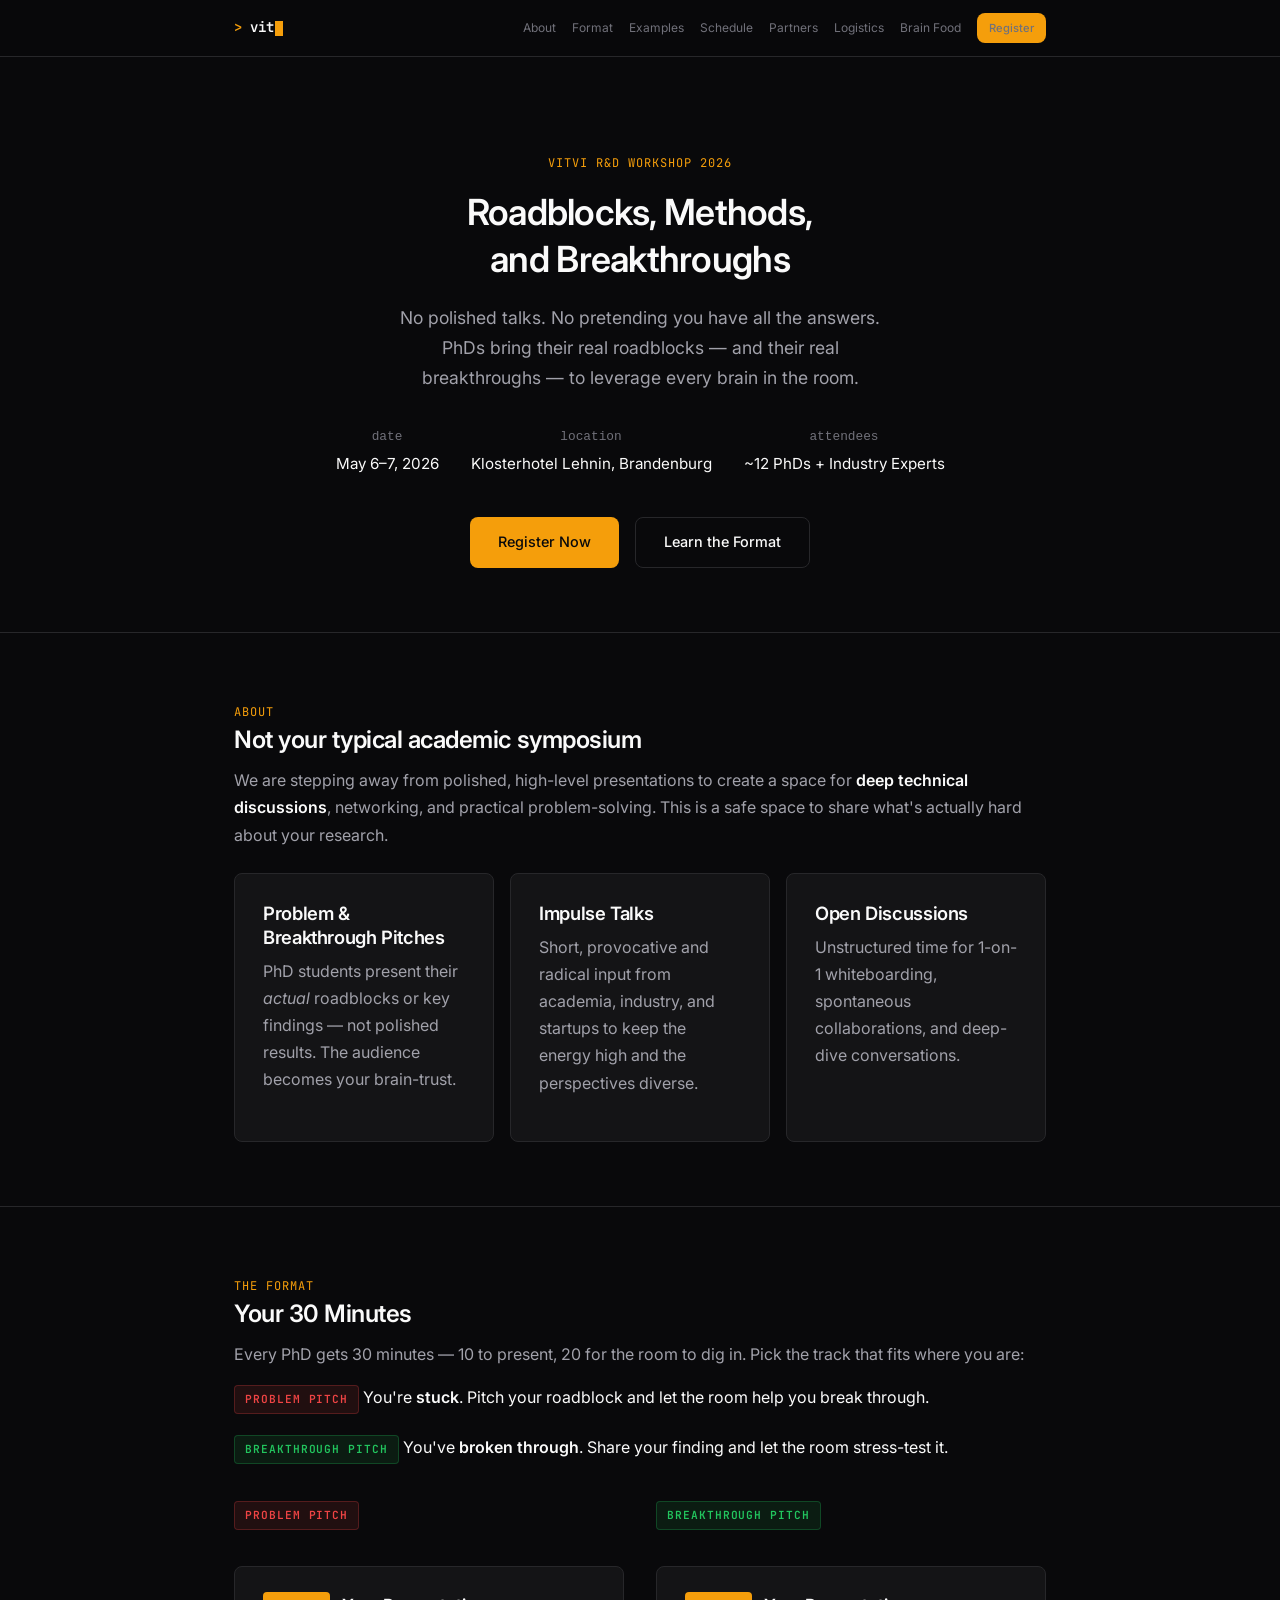
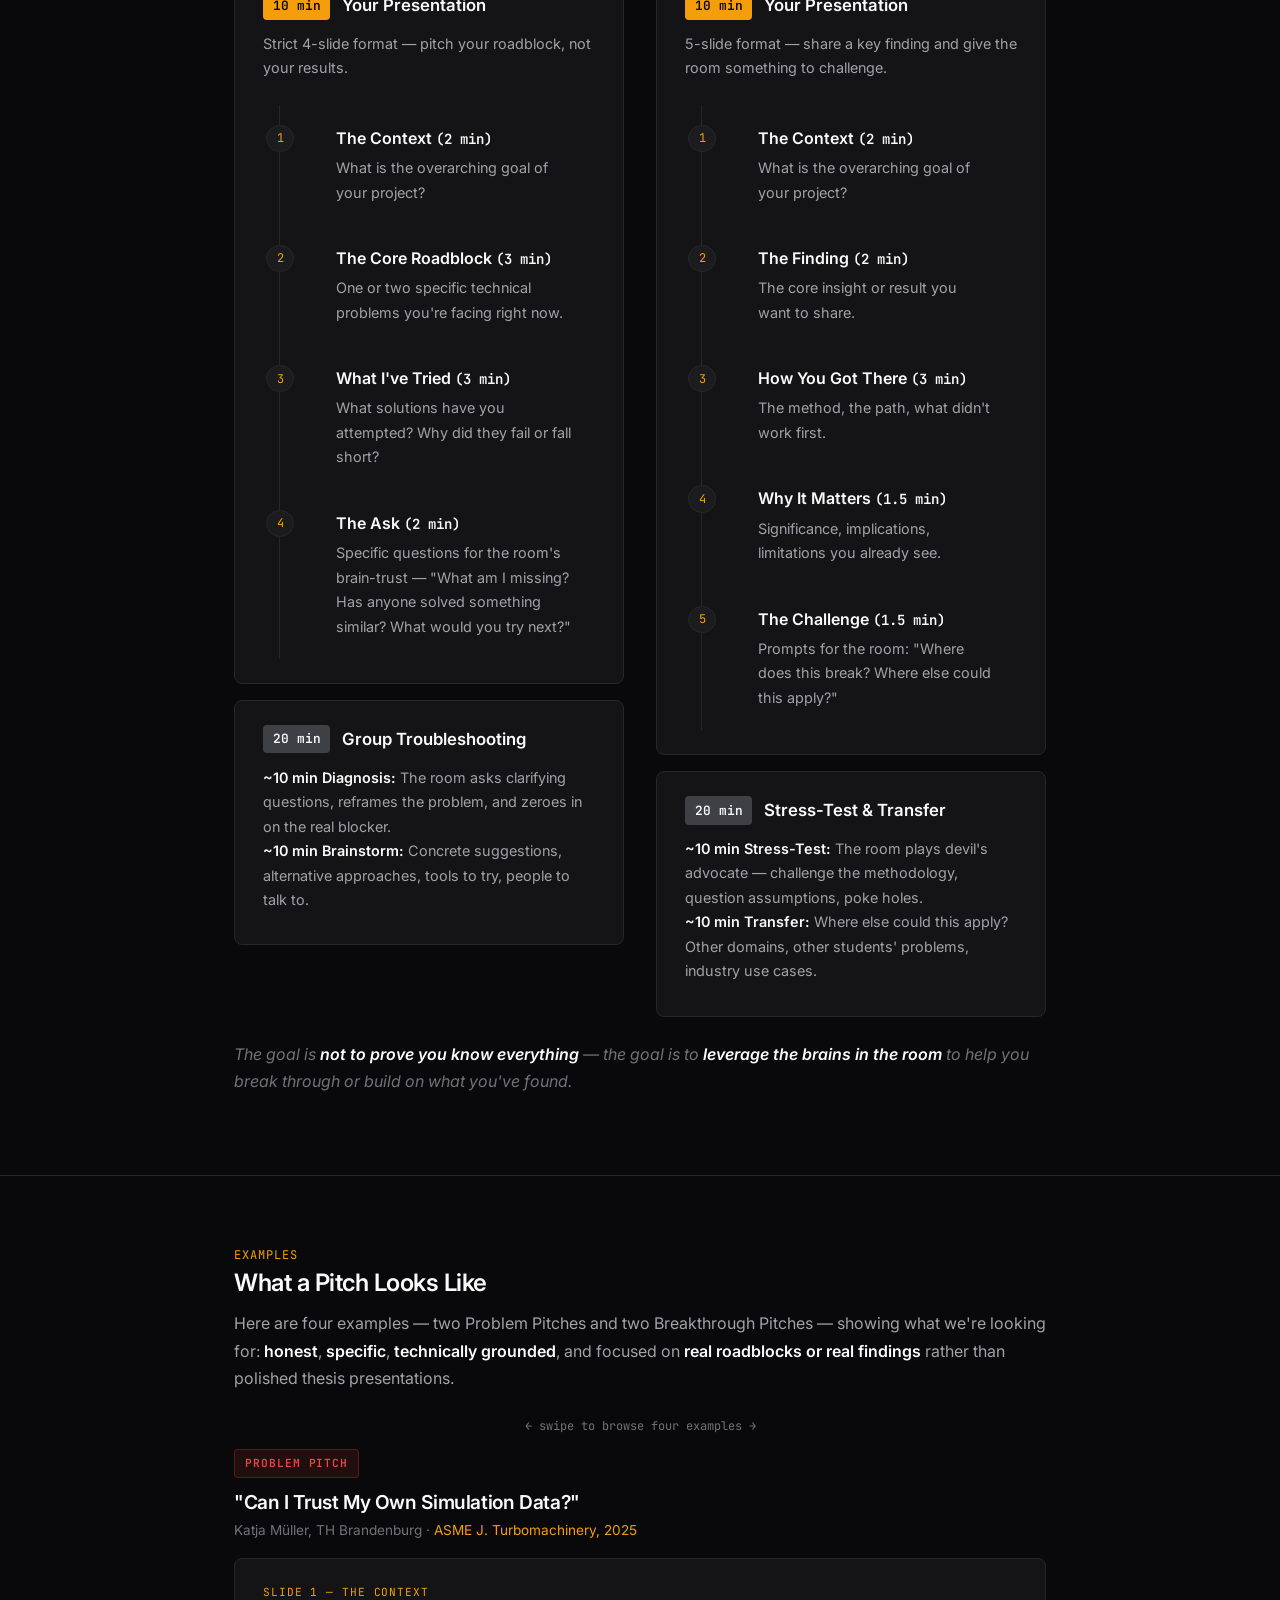
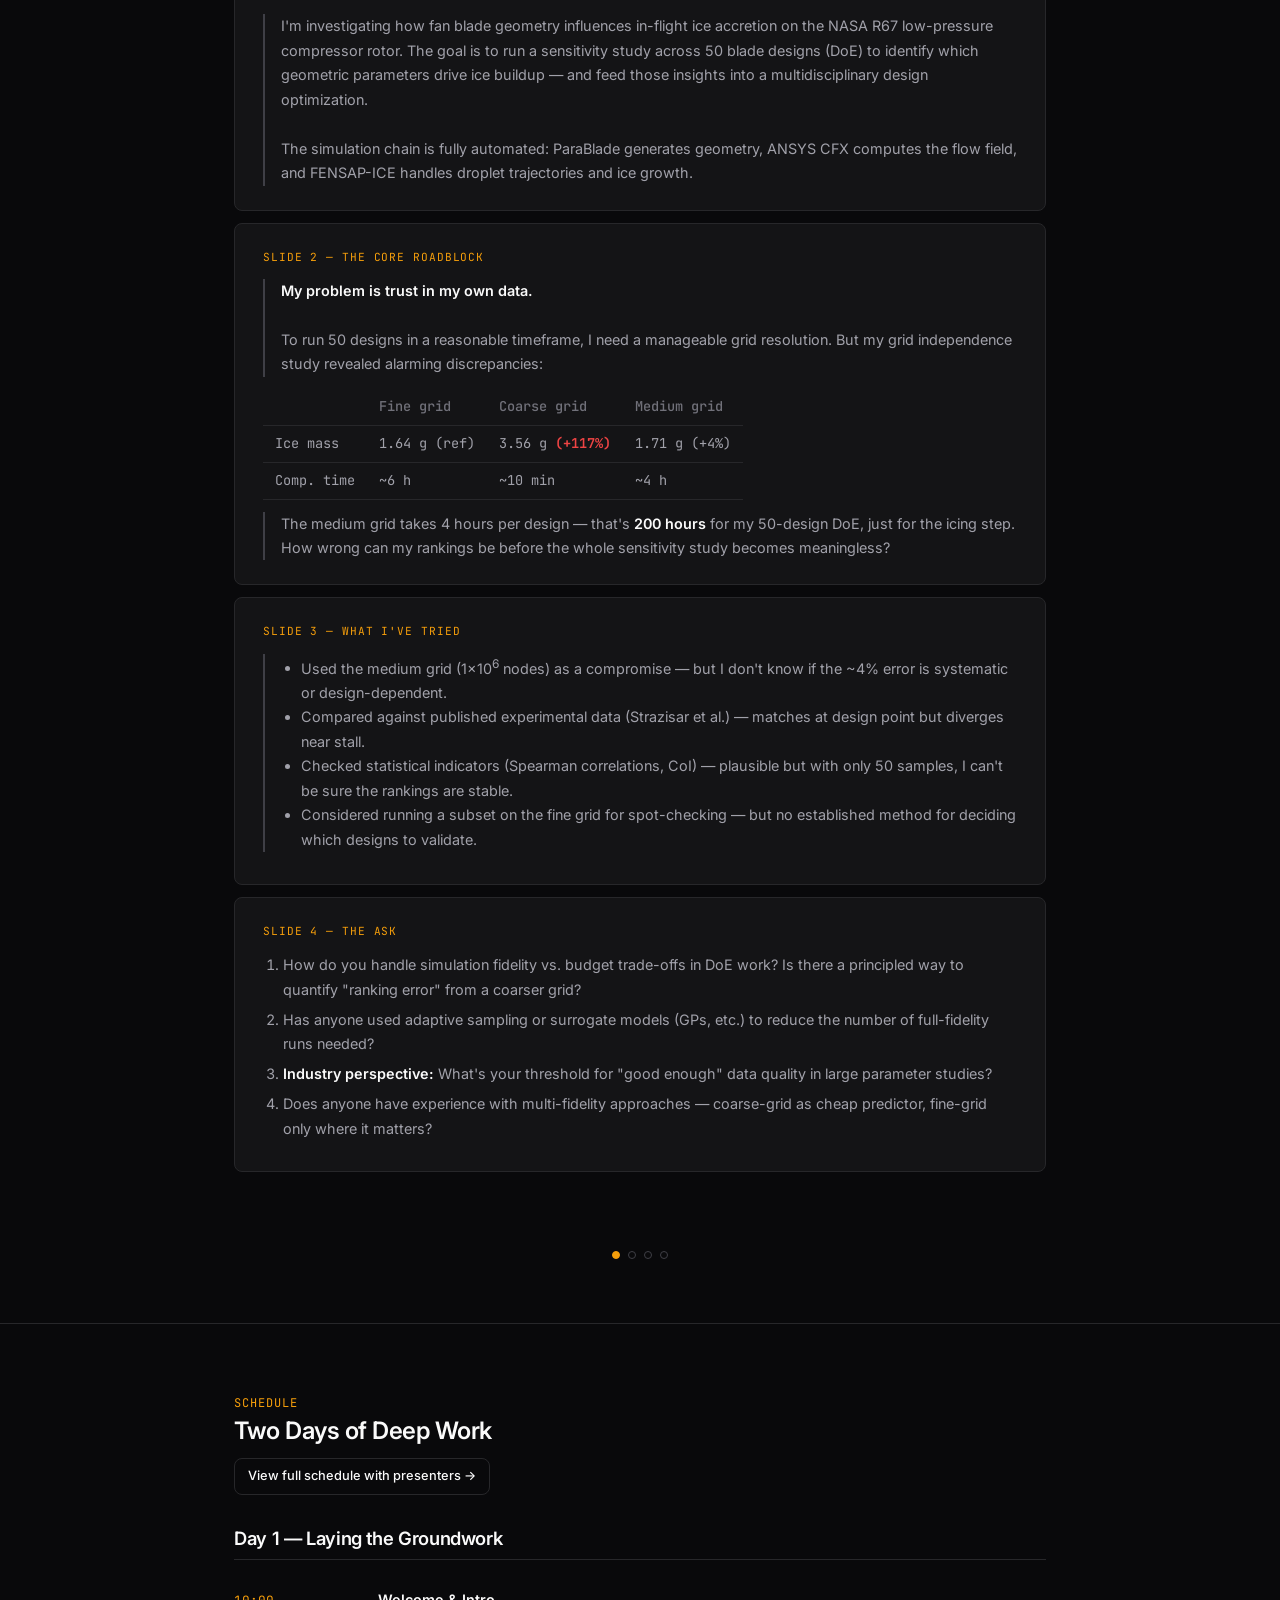
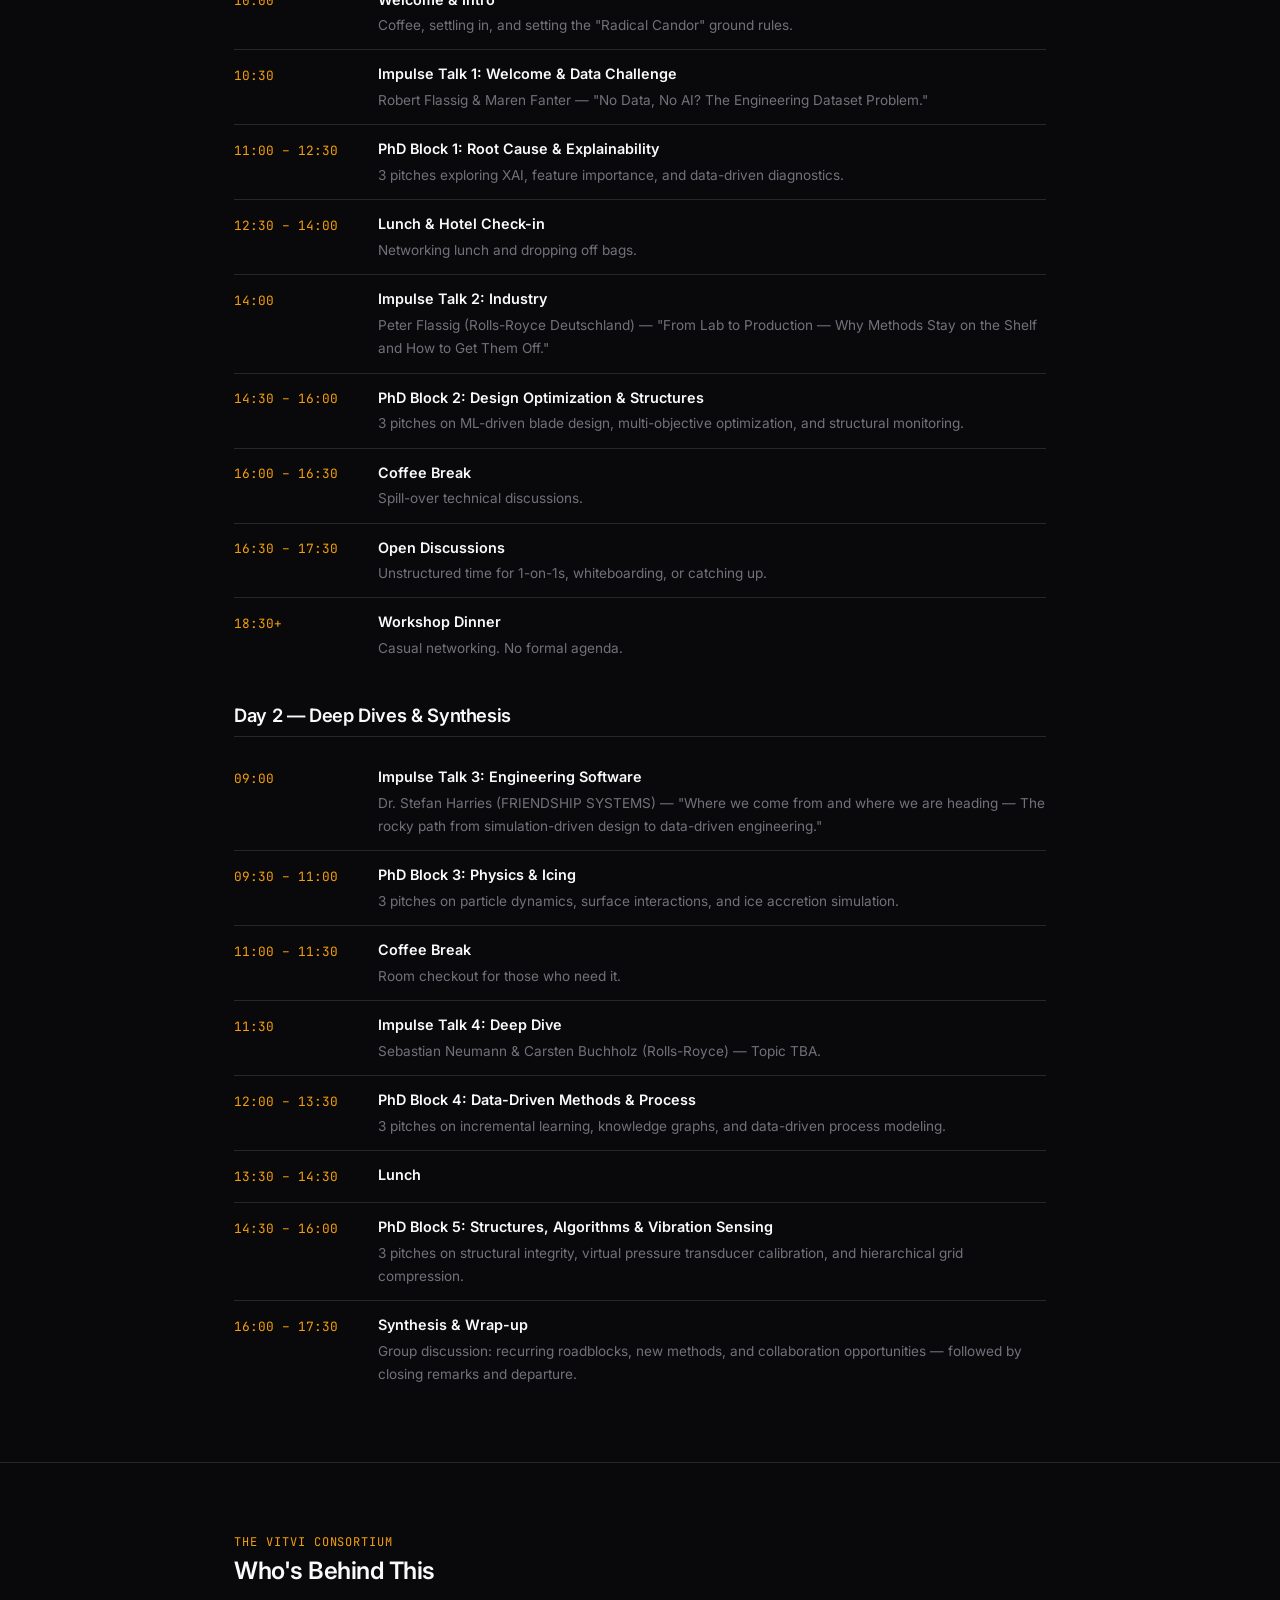
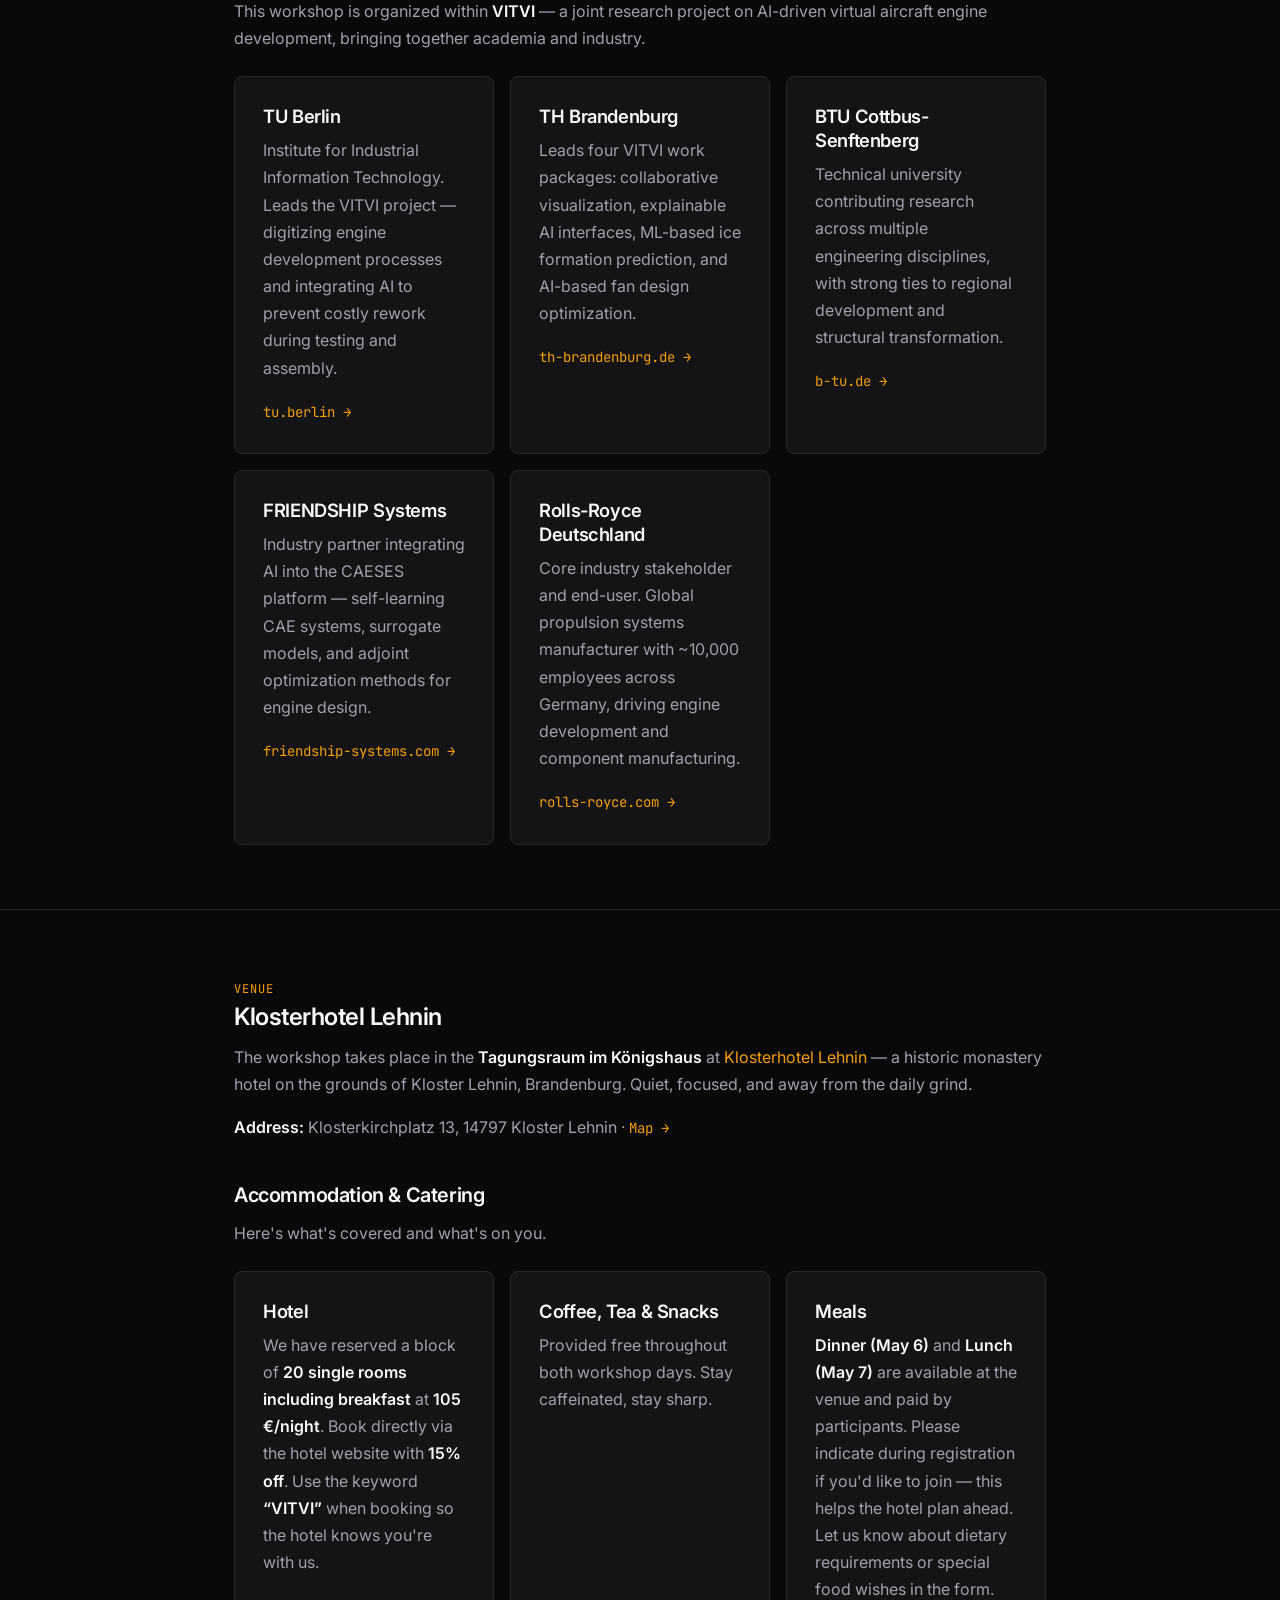
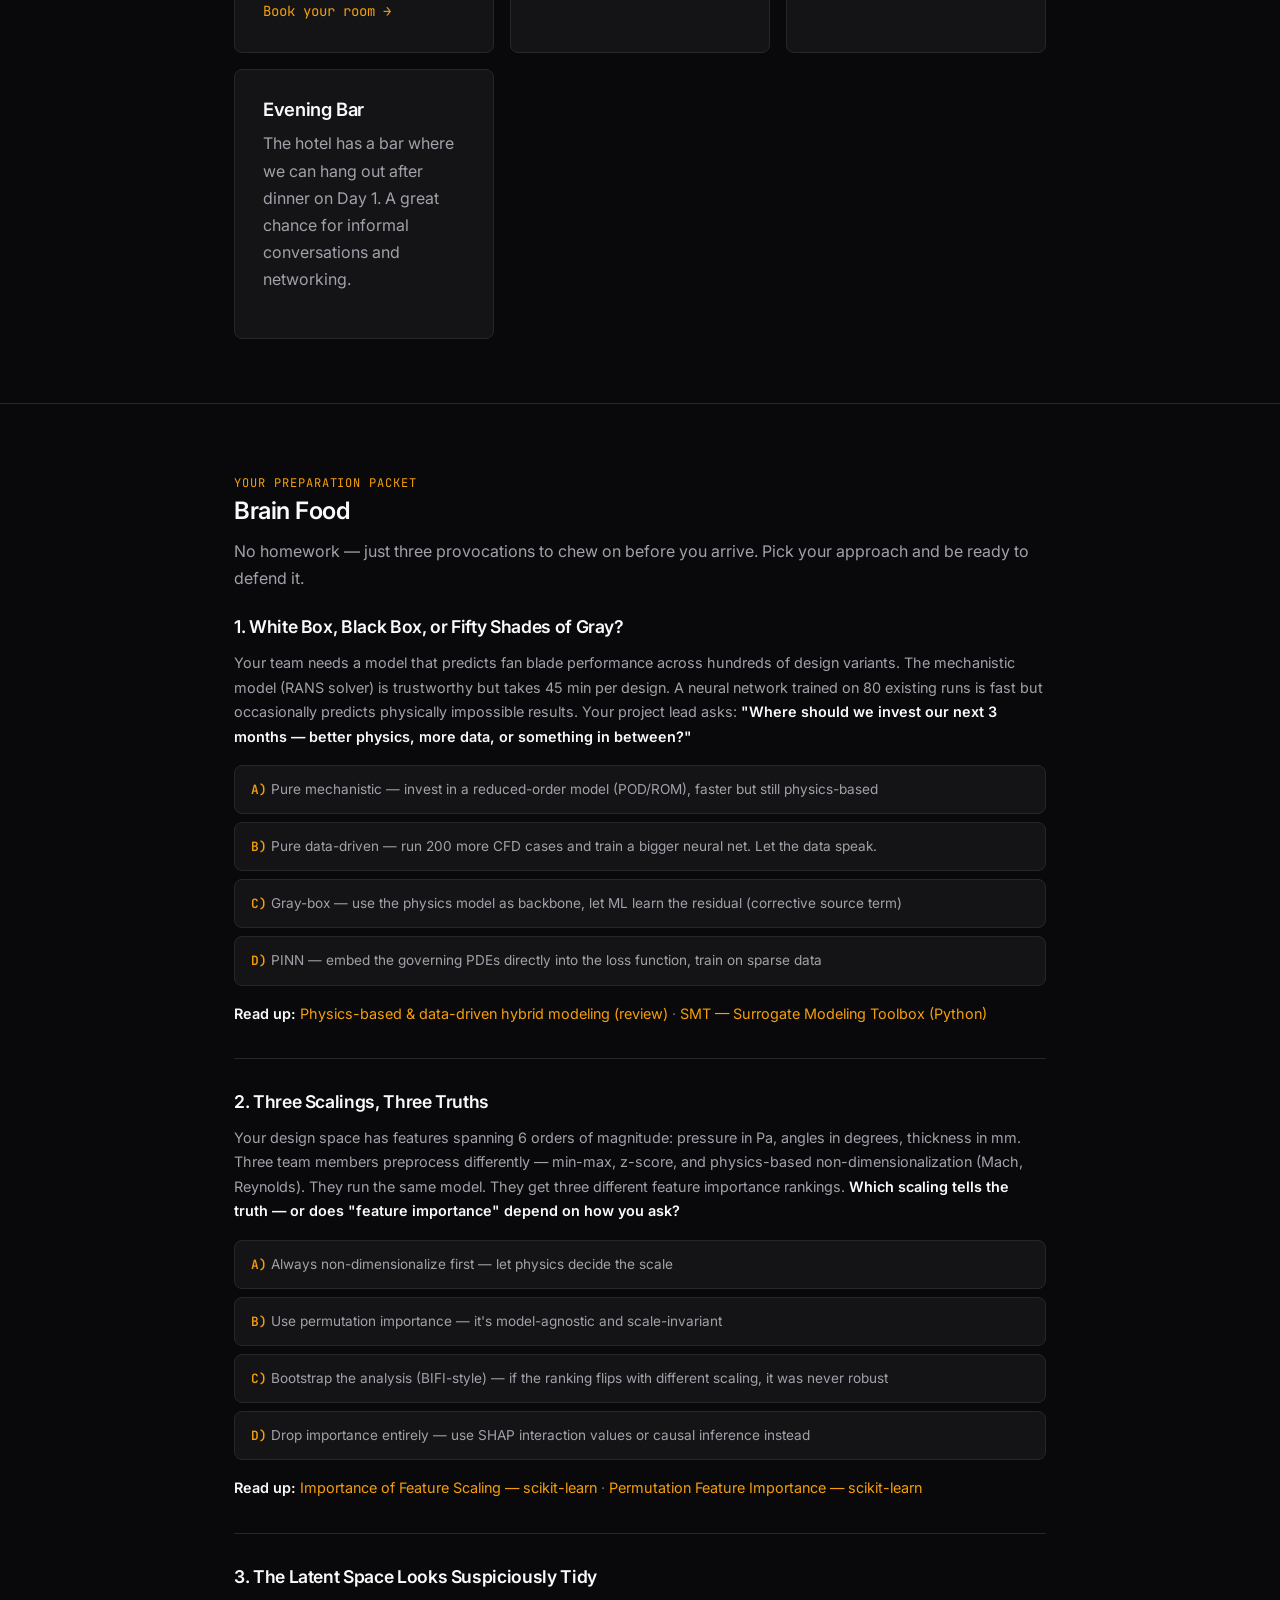
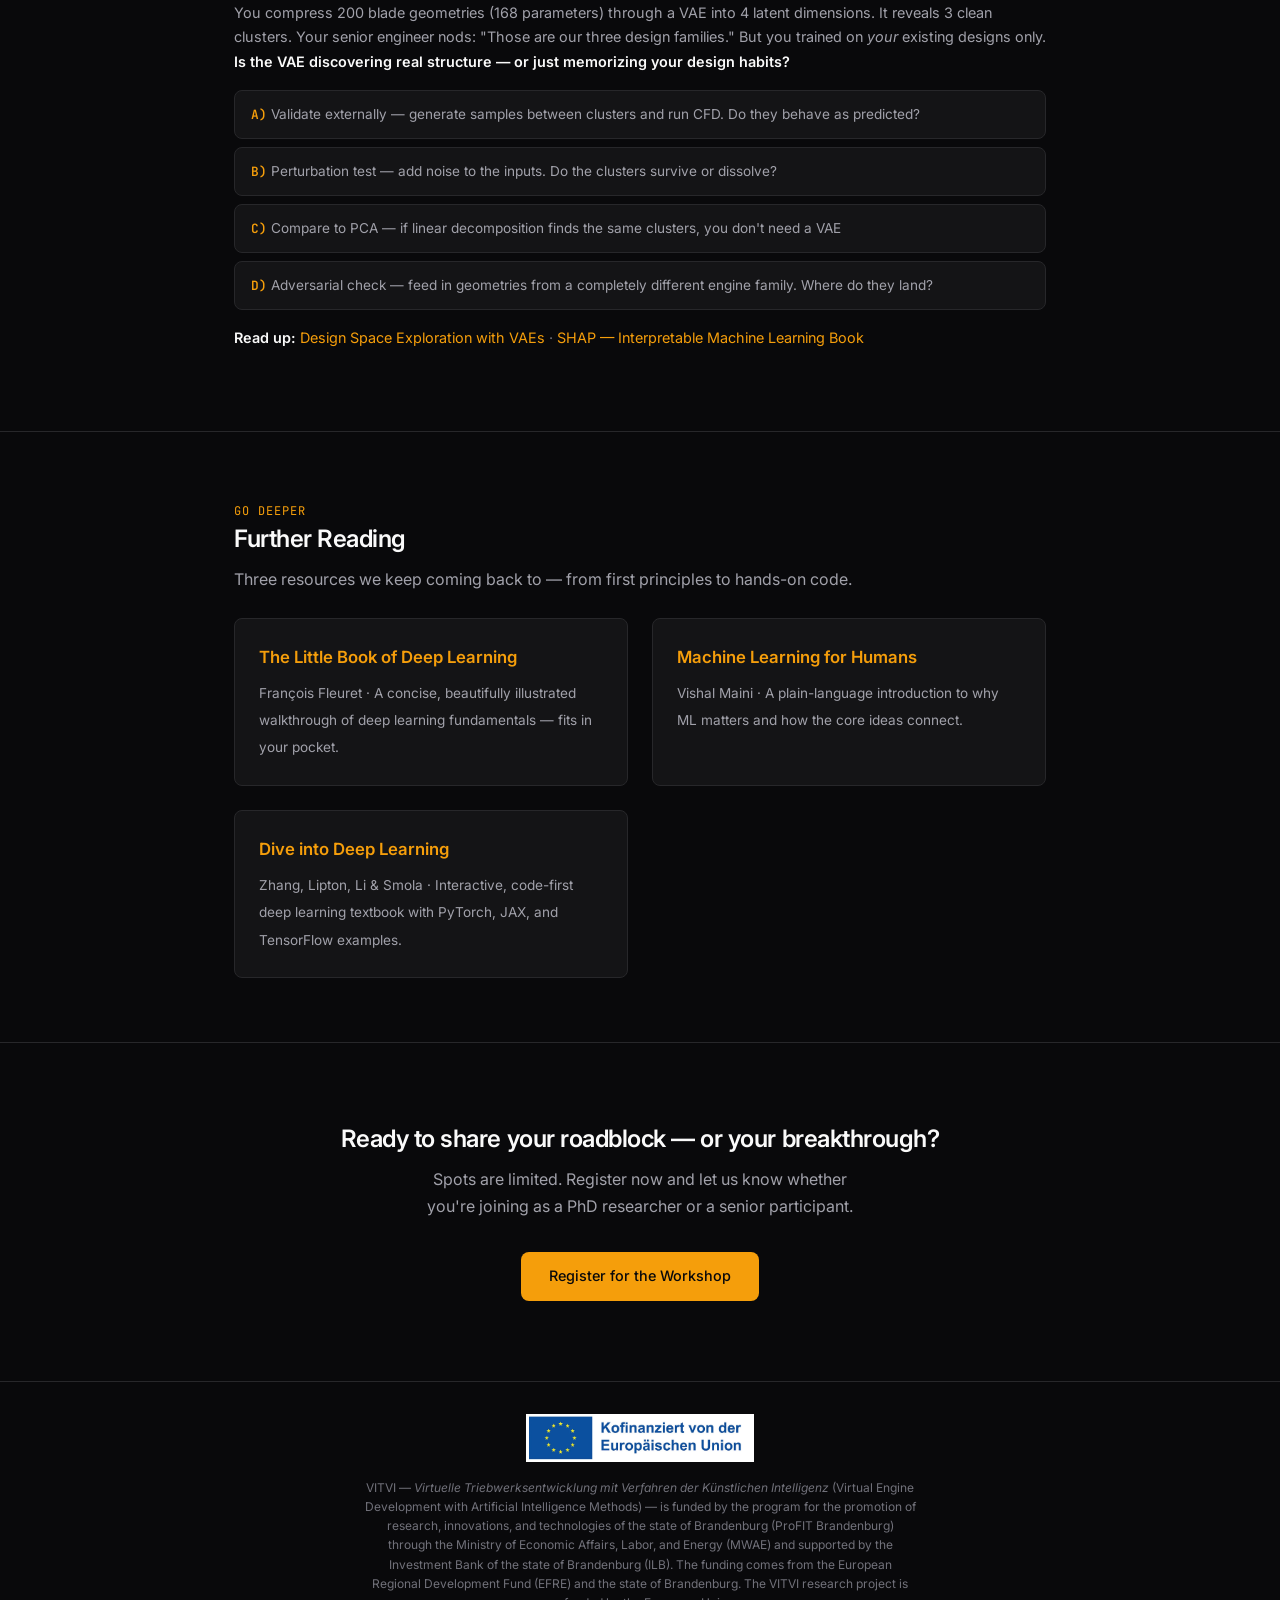
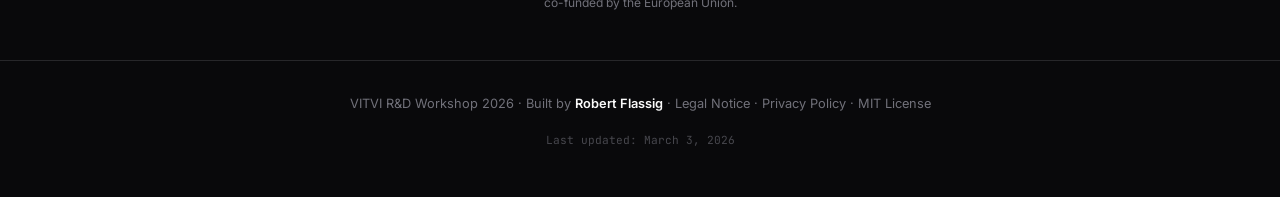
==== commit cccb7474: "Fix PhD Block 5 description style to match other blocks Co-Authored-By: Claude Sonnet 4.6 <noreply@a" ====
--- a/website/index.html
+++ b/website/index.html
@@ -566,7 +566,7 @@
         <div class="schedule-time">14:30 – 16:00</div>
         <div class="schedule-content">
           <strong>PhD Block 5: Structures, Algorithms &amp; Vibration Sensing</strong>
-          <p>Three presentations — structural integrity, vibration sensing, and computational methods.</p>
+          <p>3 pitches on structural integrity, virtual pressure transducer calibration, and hierarchical grid compression.</p>
         </div>
       </div>
       <div class="schedule-item">
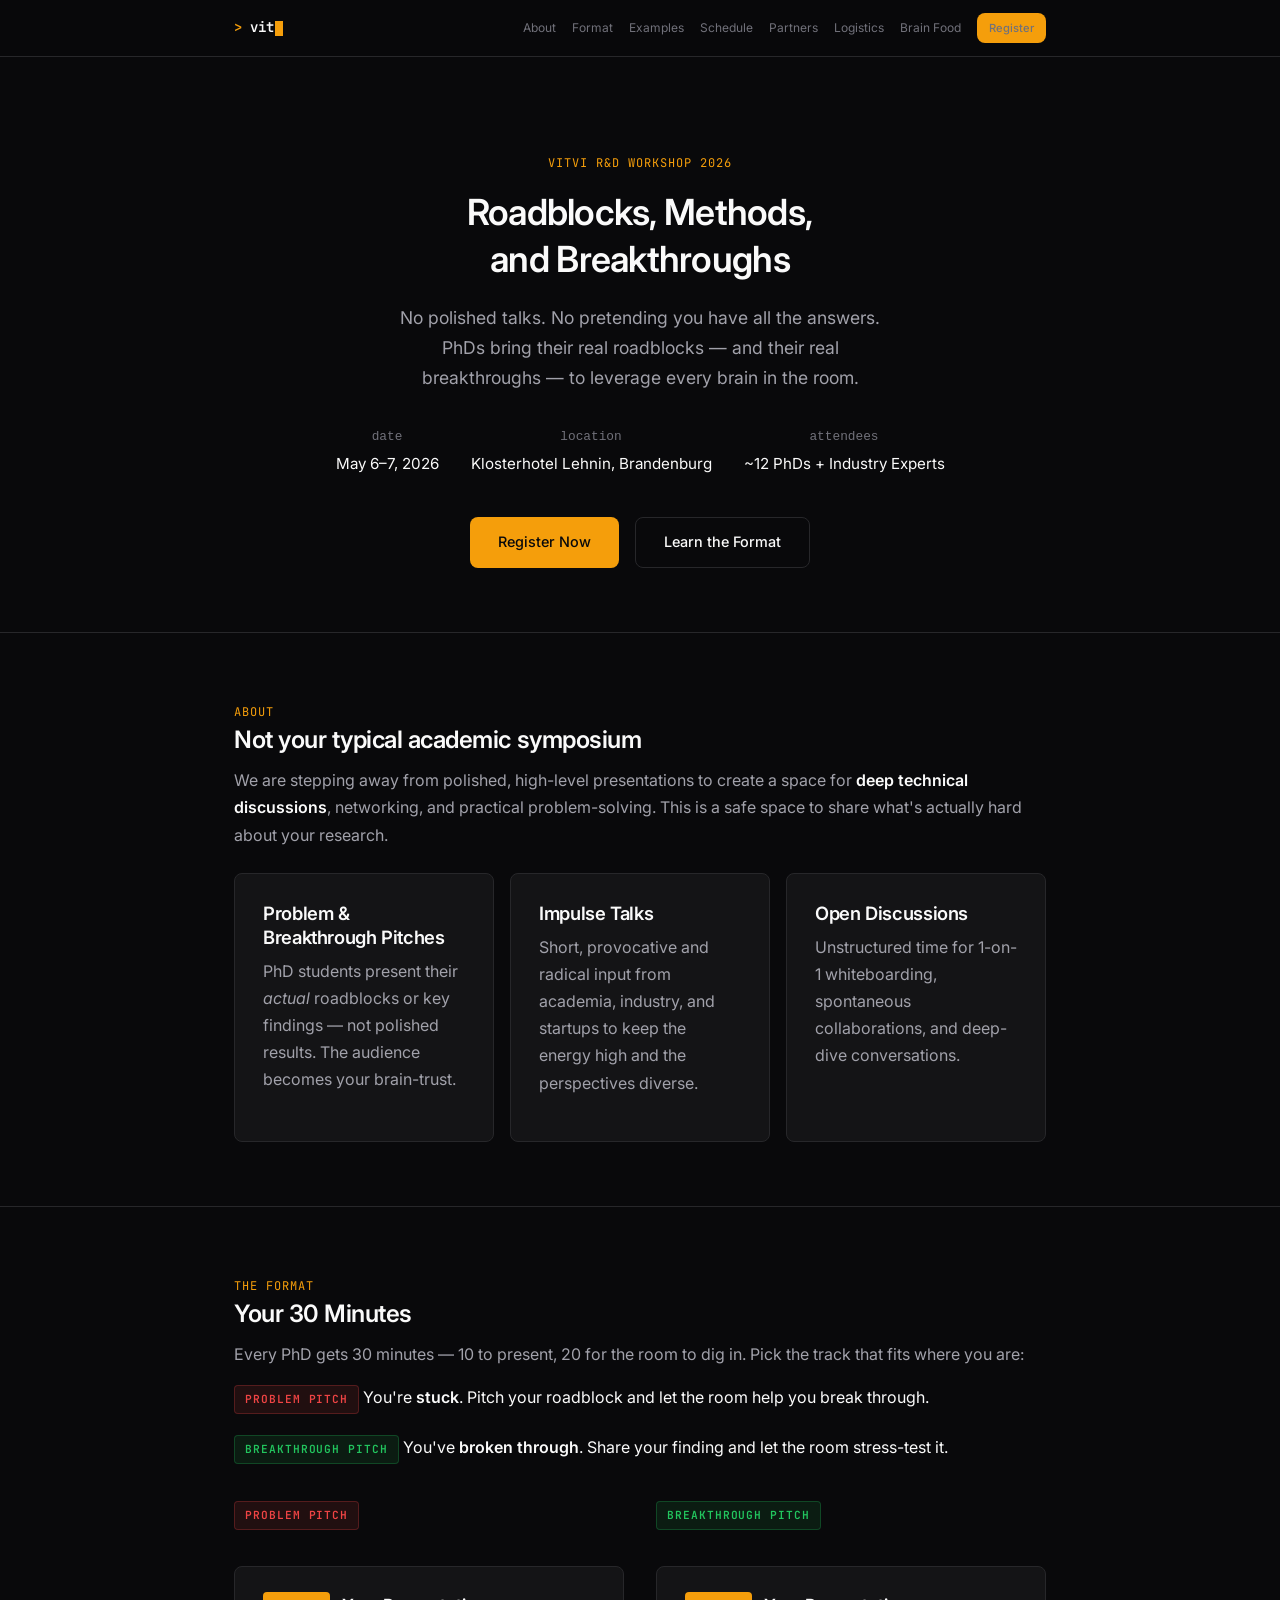
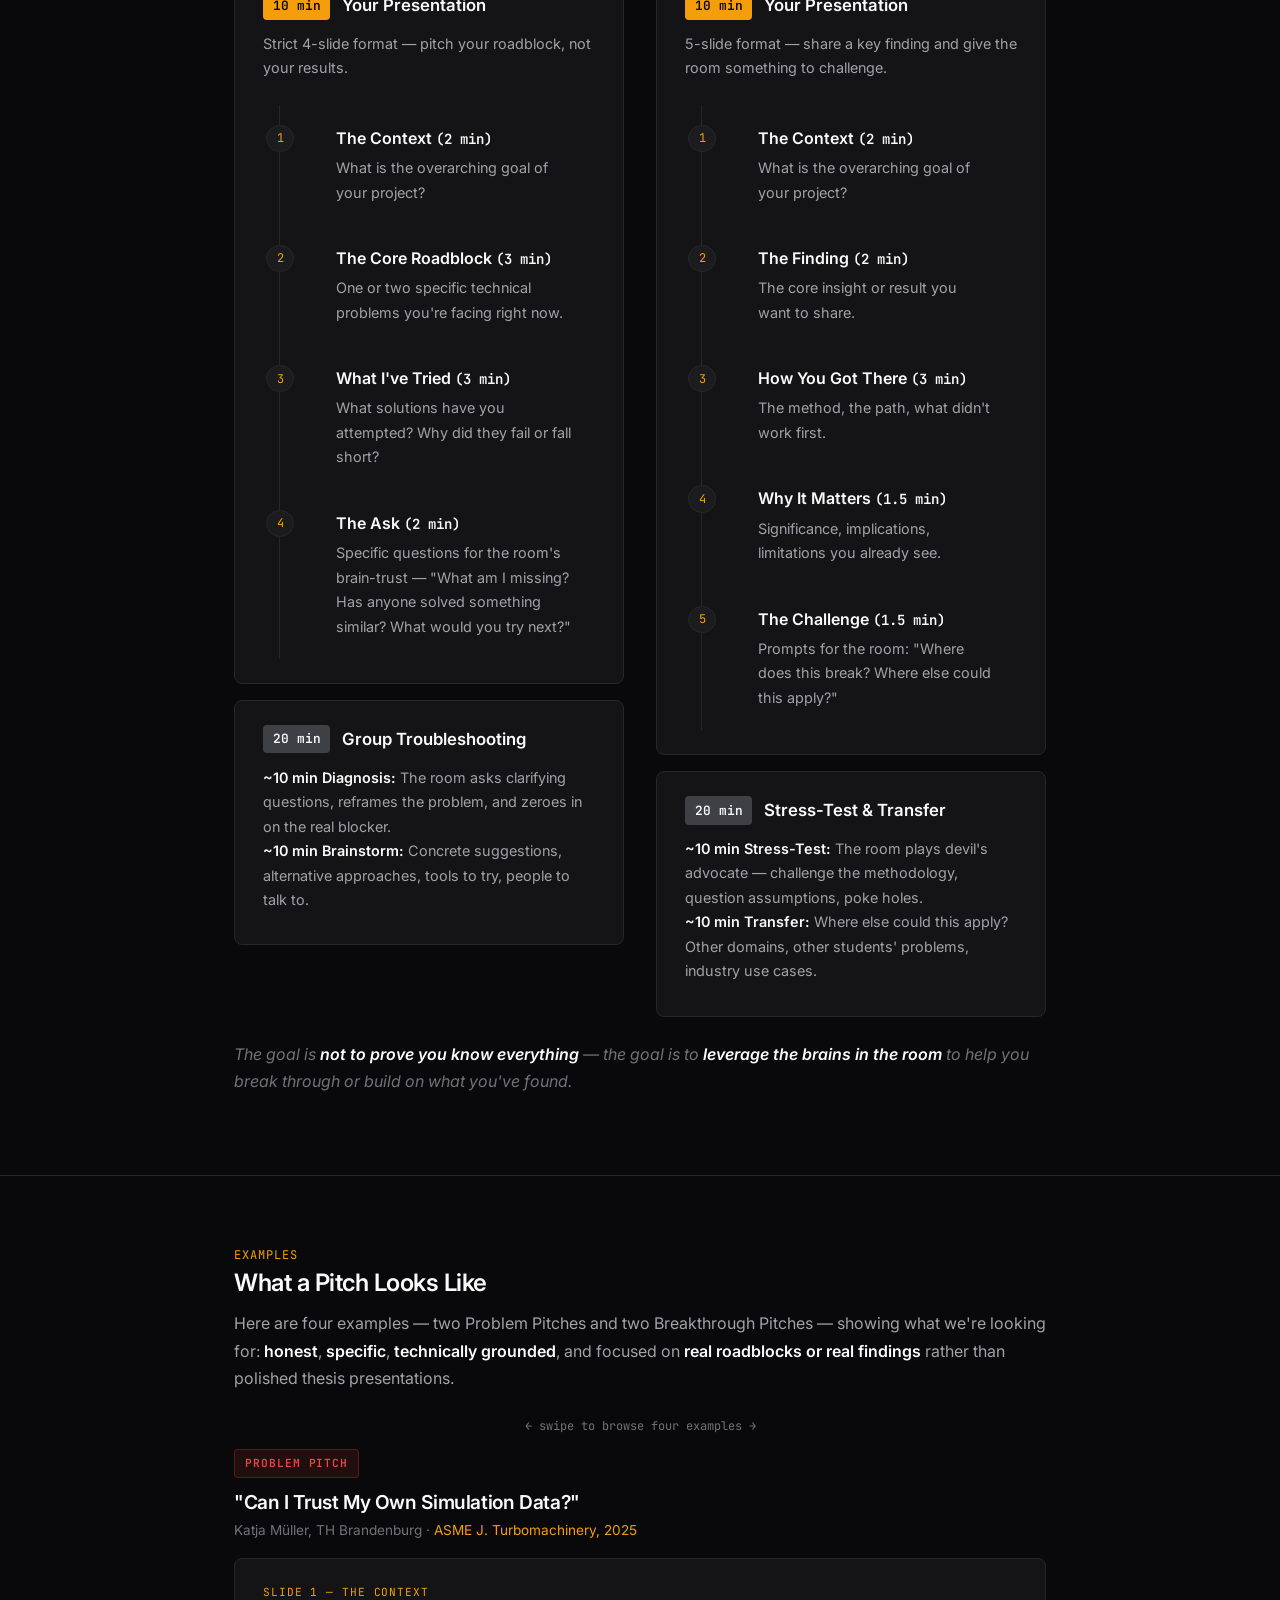
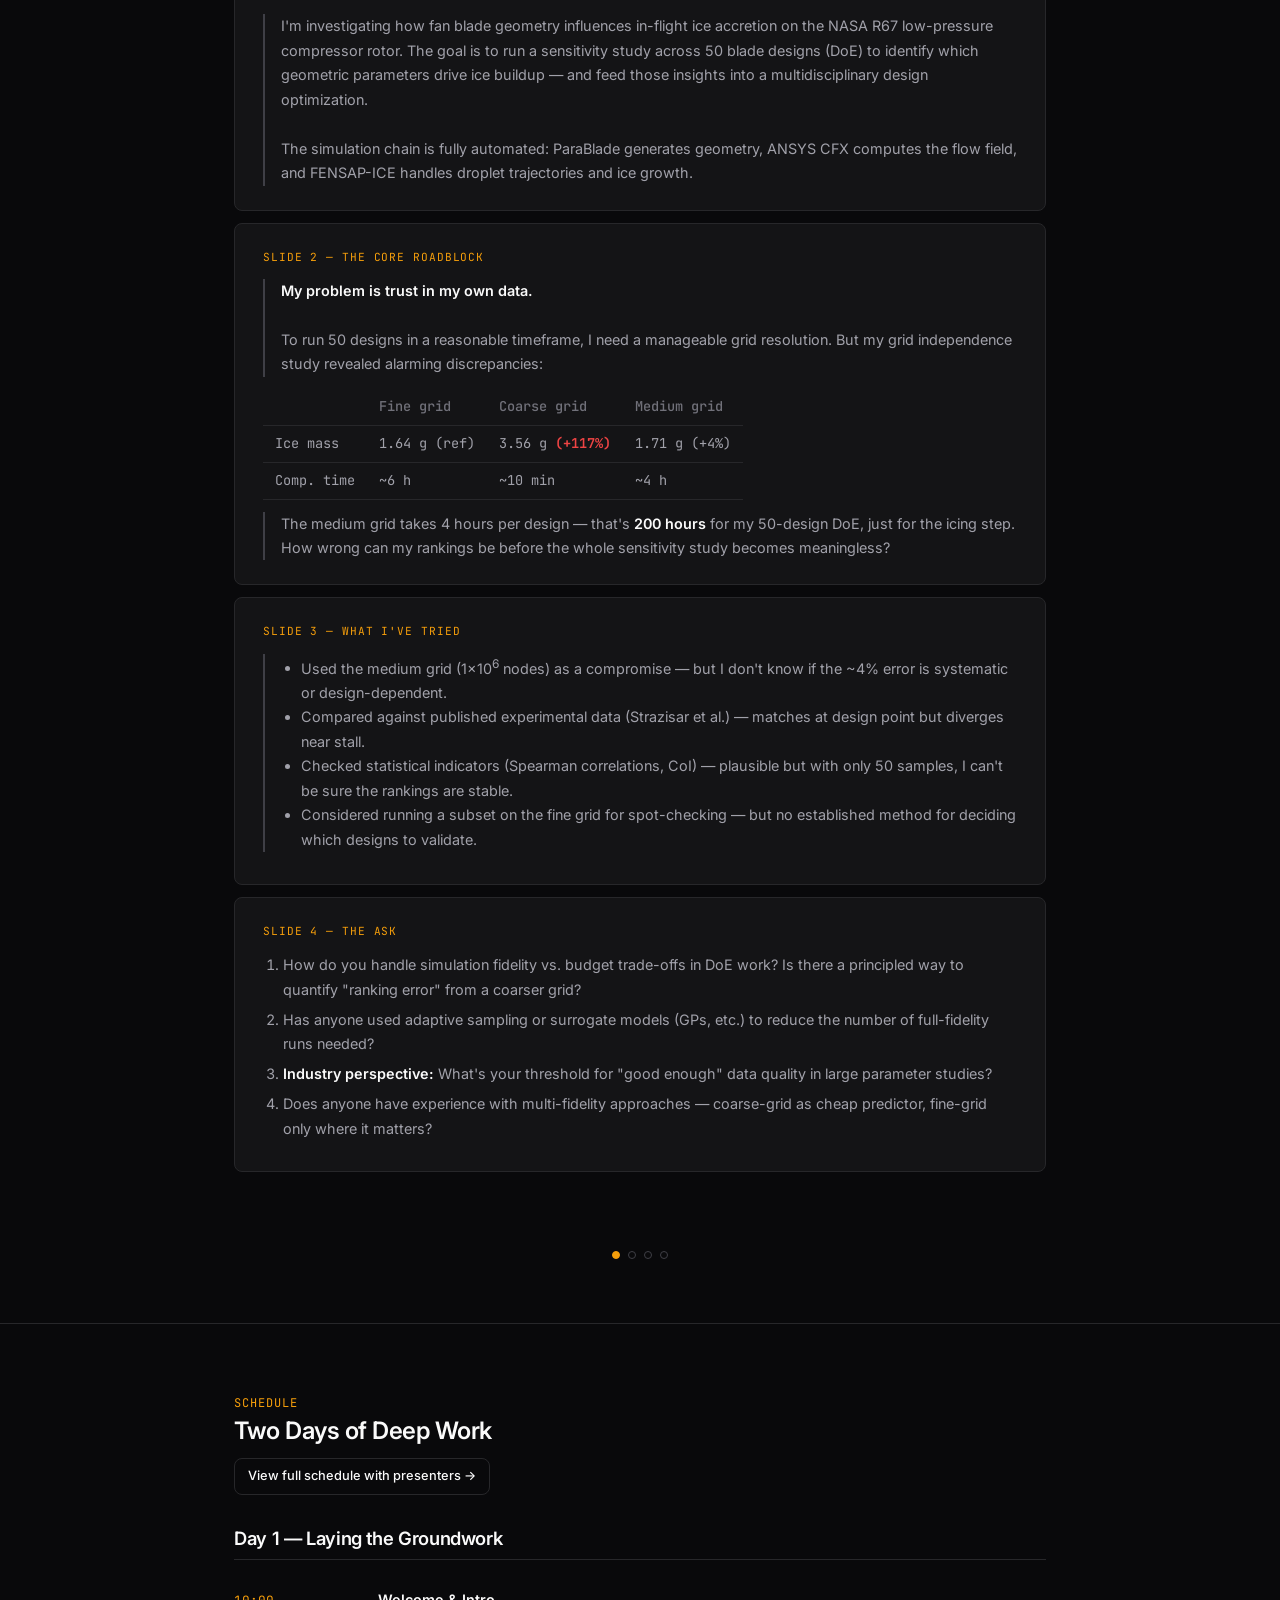
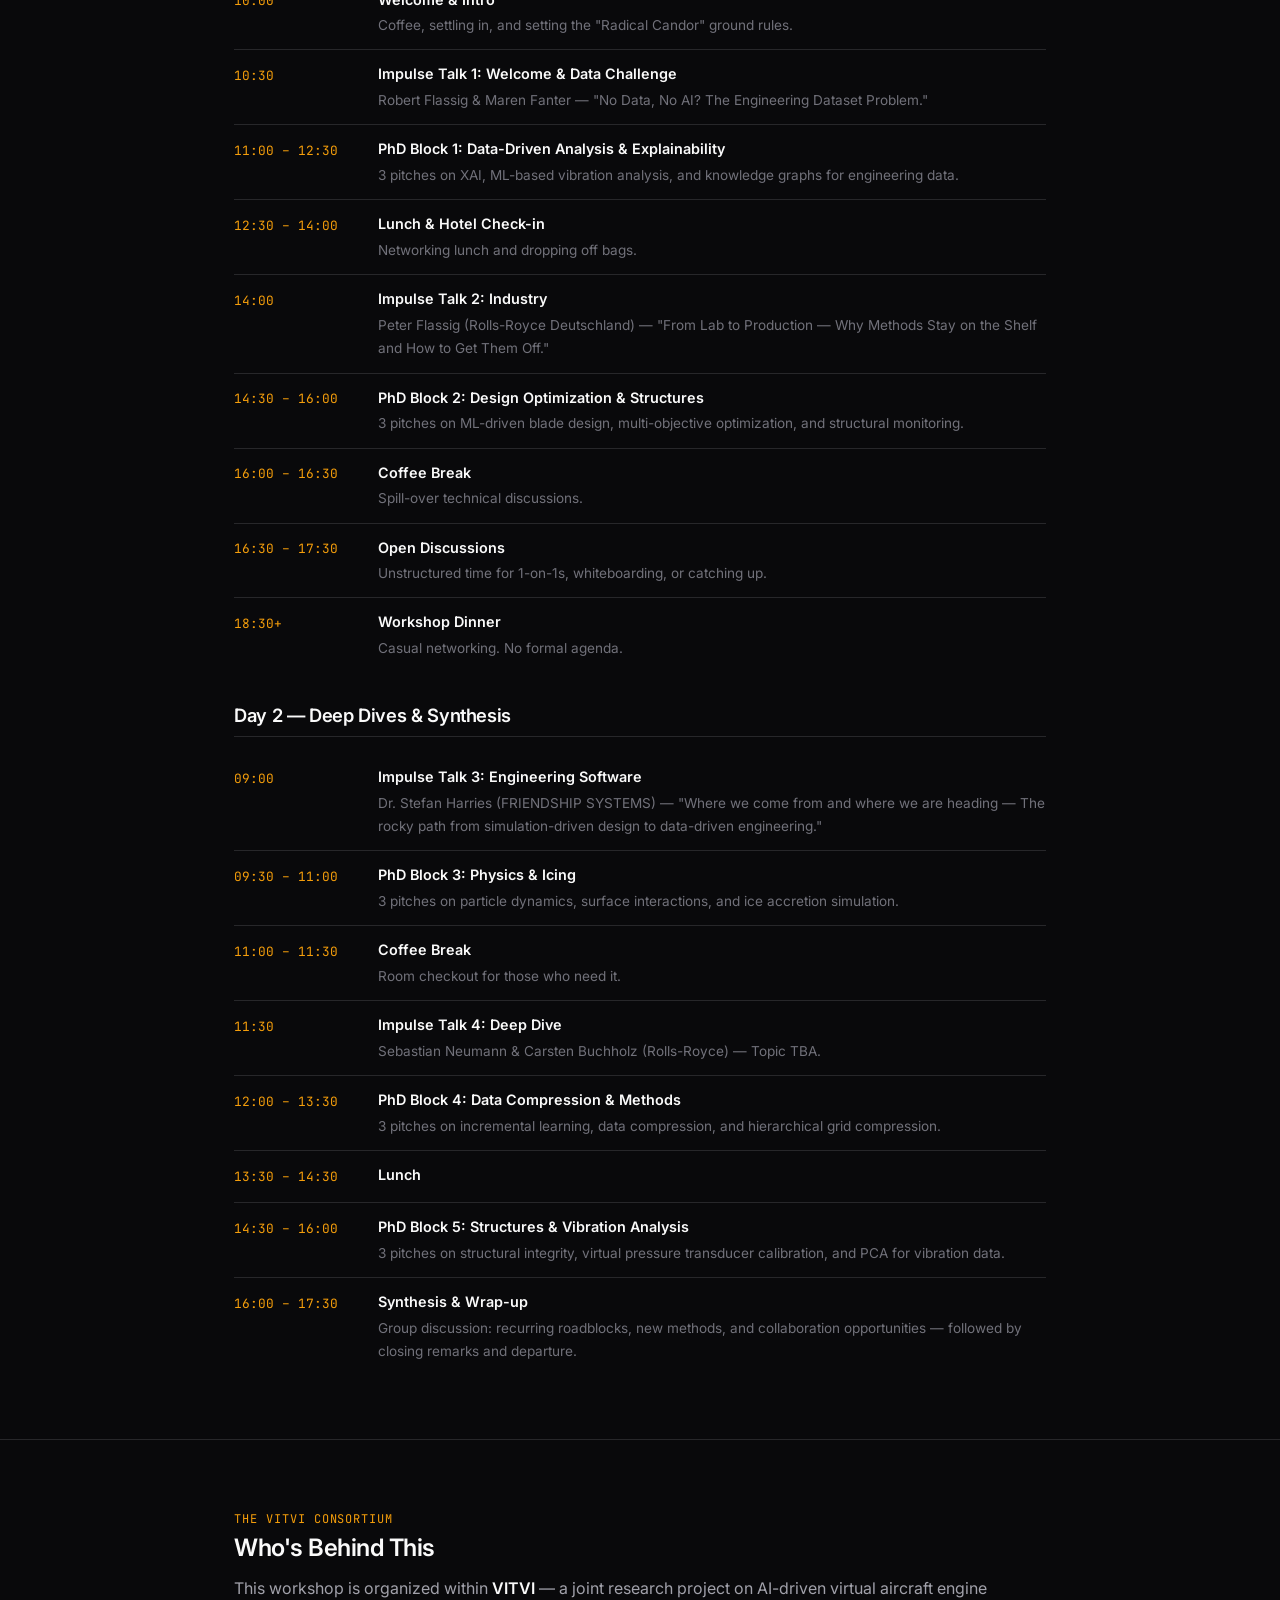
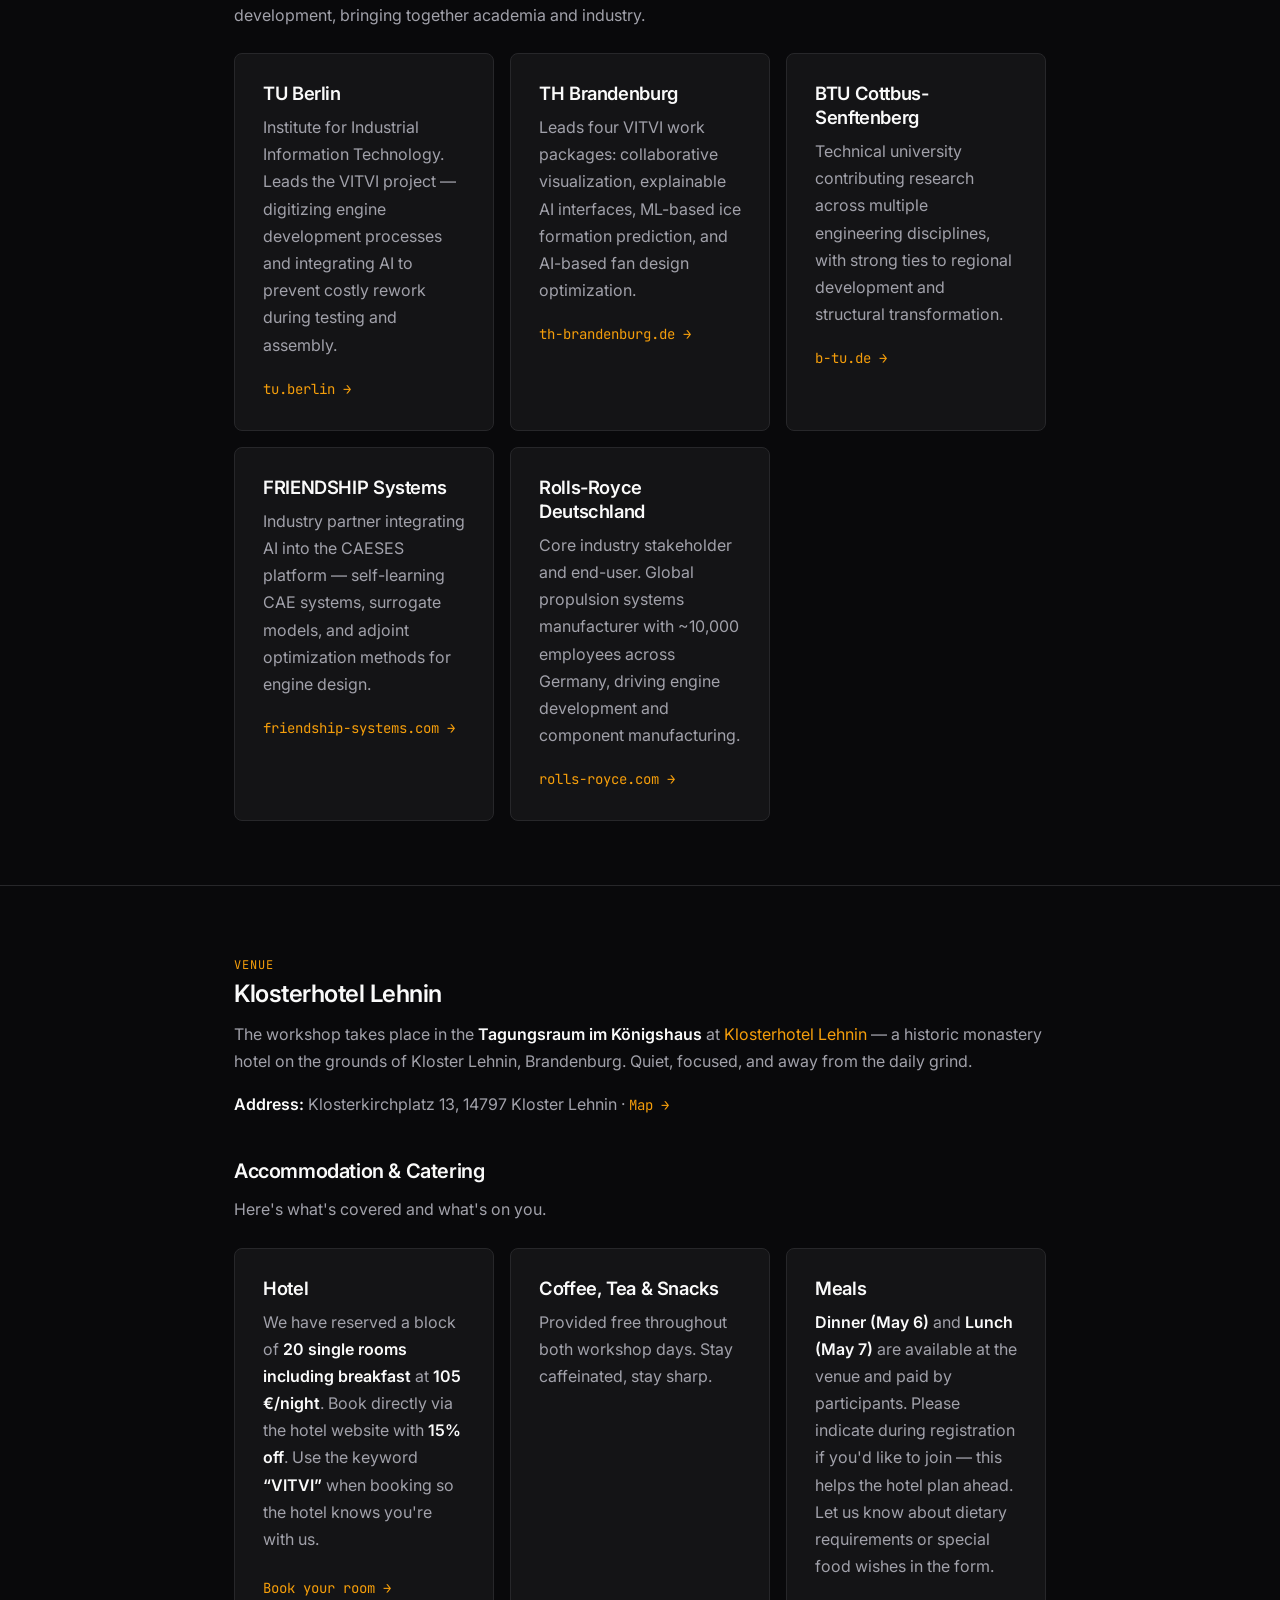
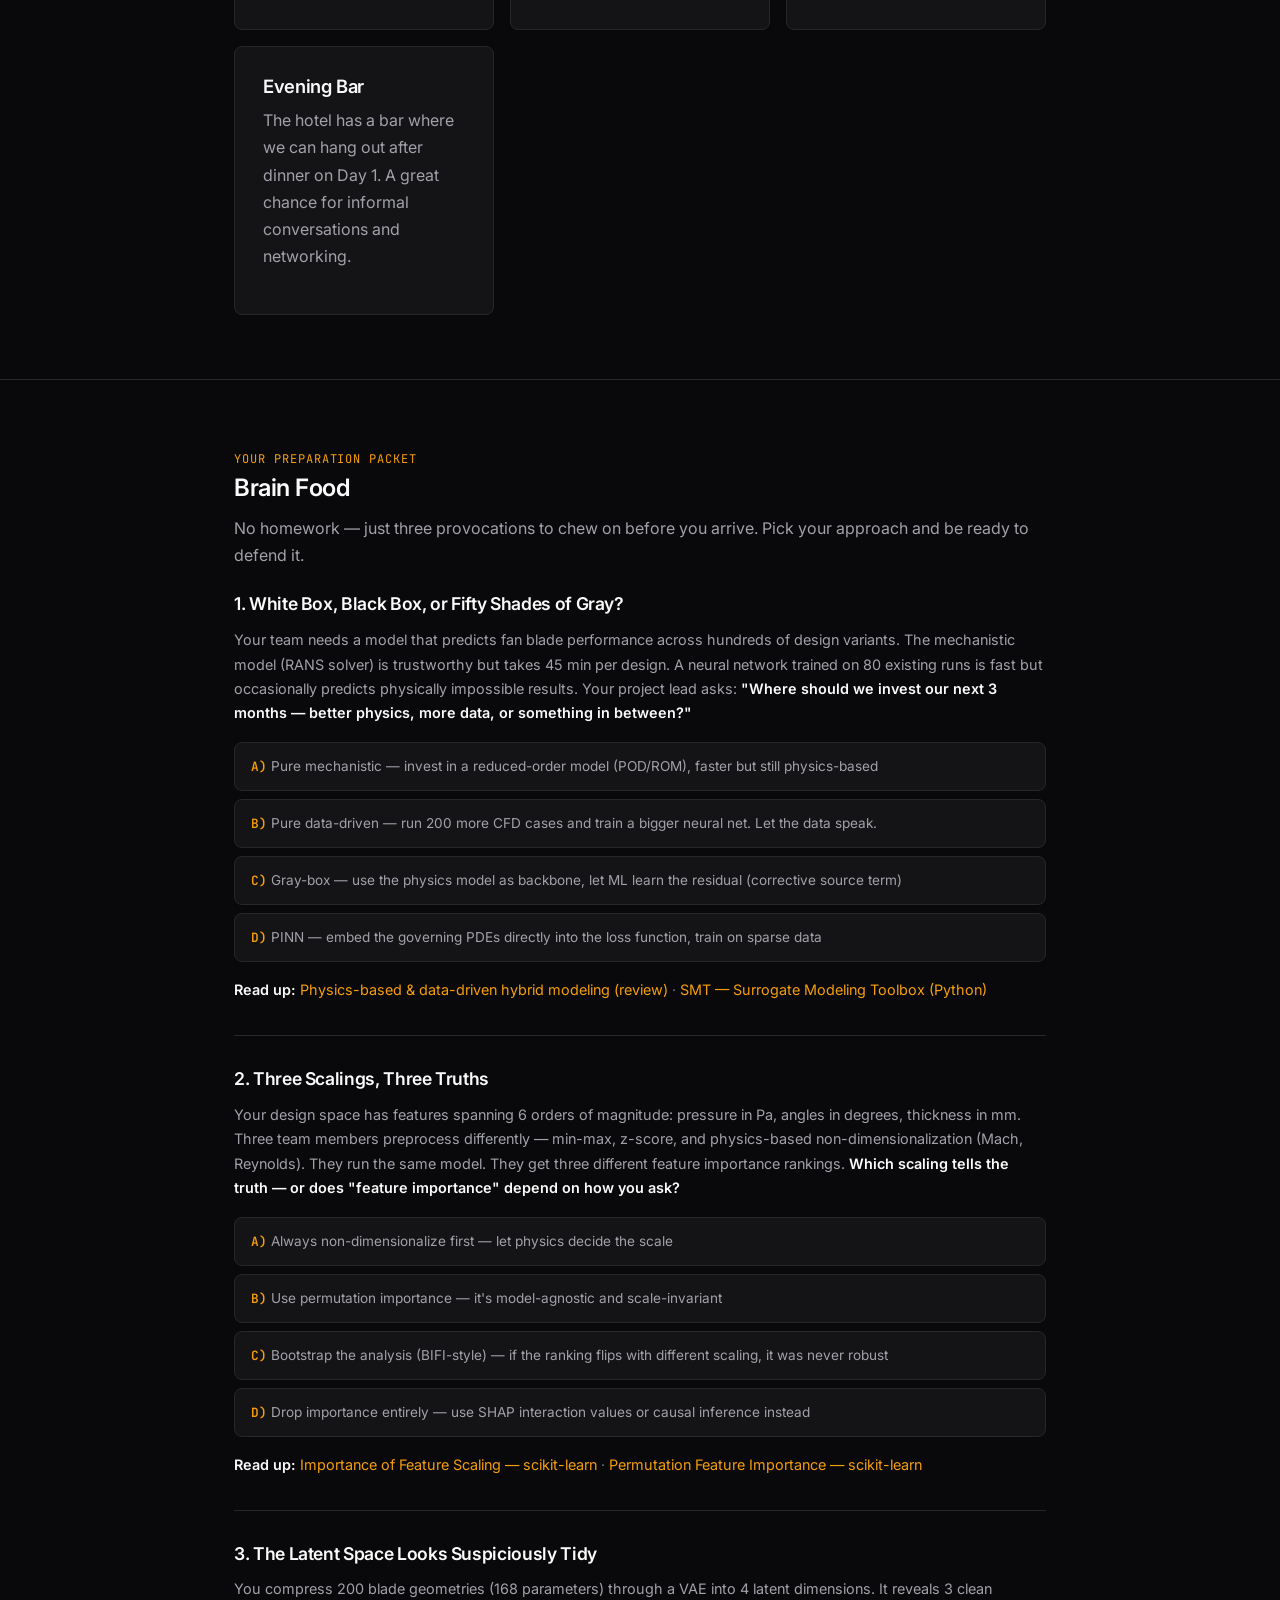
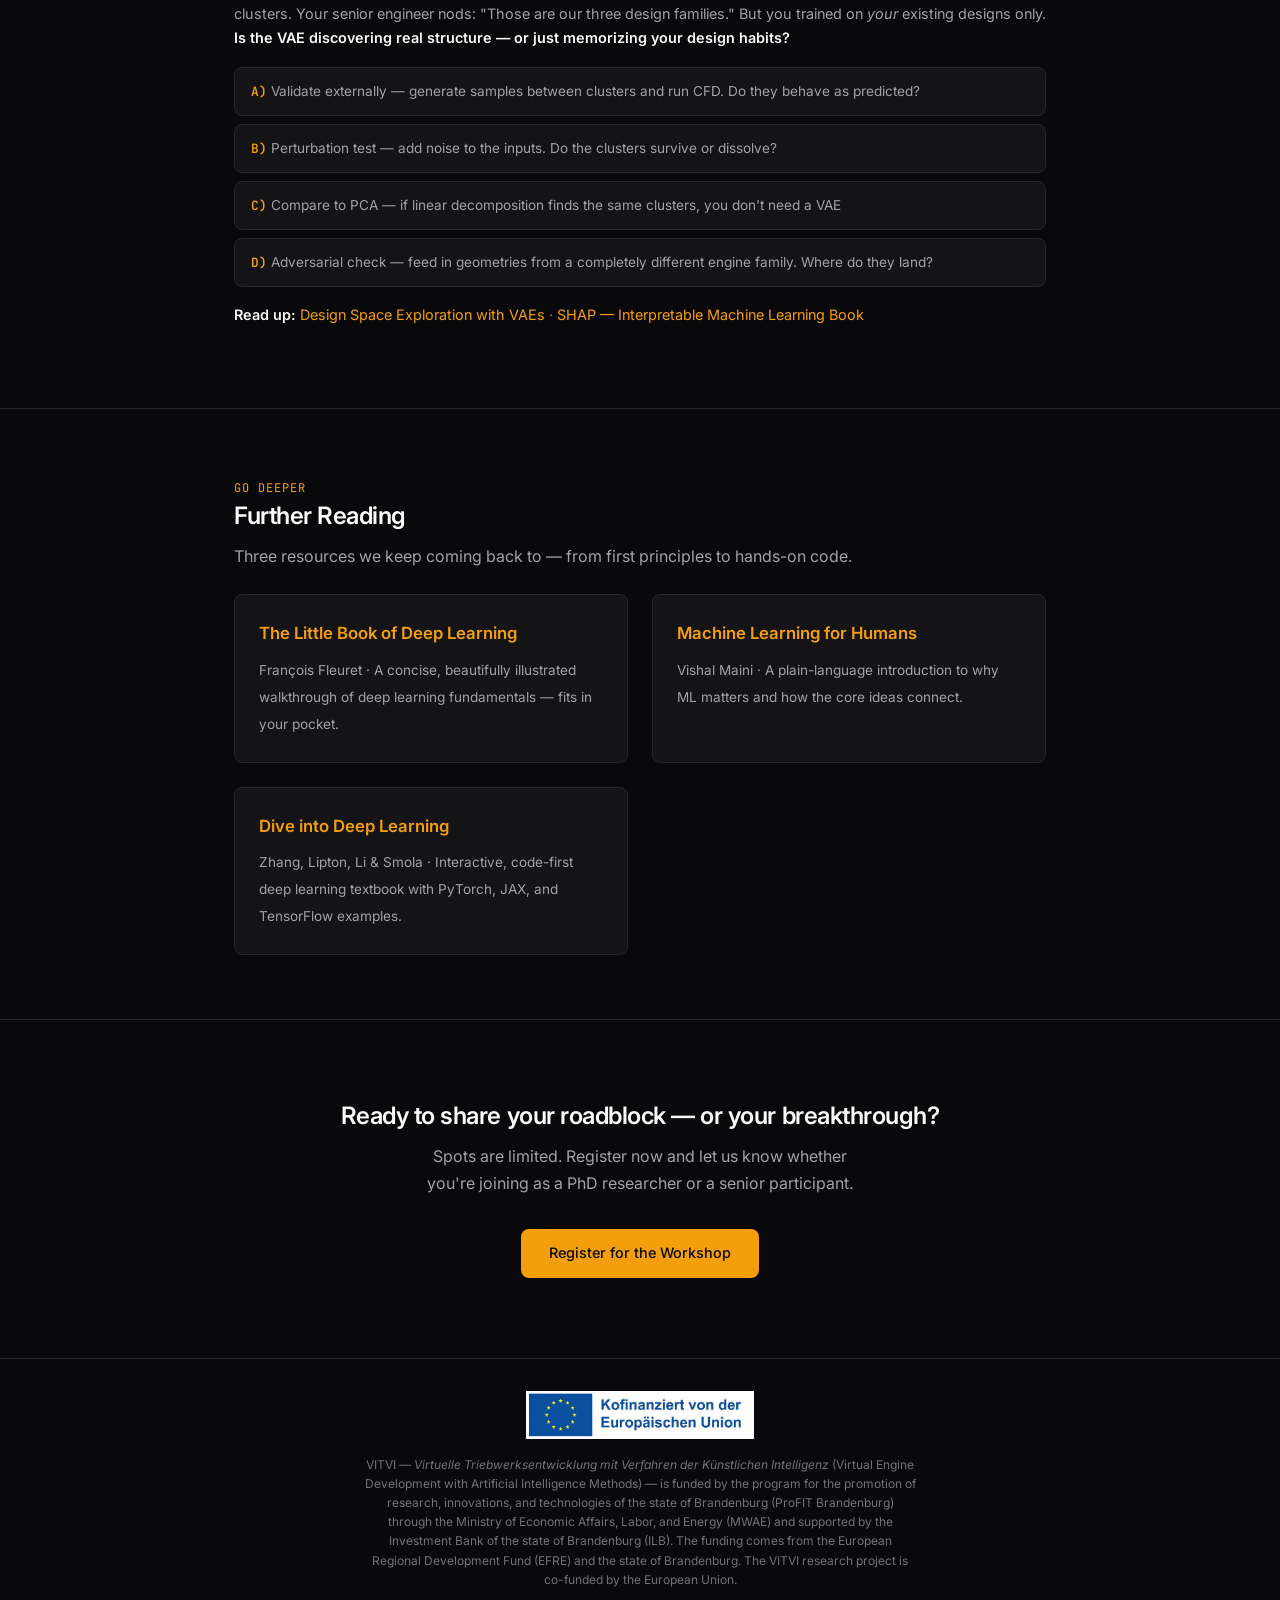
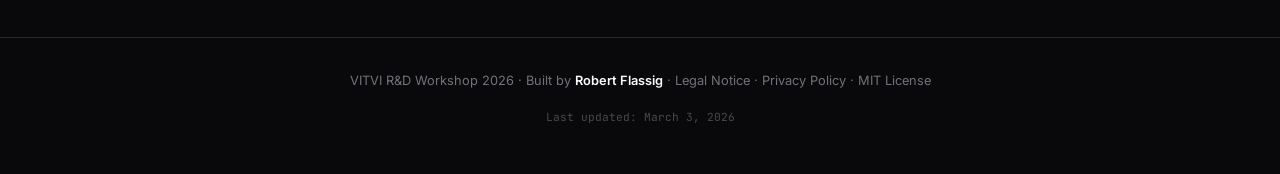
==== commit b7289f5e: "Reshuffle PhD blocks to cluster topics and satisfy attendance wishes - Block 1 (Day 1): Iman Sonji m" ====
--- a/website/index.html
+++ b/website/index.html
@@ -470,8 +470,8 @@
       <div class="schedule-item">
         <div class="schedule-time">11:00 – 12:30</div>
         <div class="schedule-content">
-          <strong>PhD Block 1: Root Cause &amp; Explainability</strong>
-          <p>3 pitches exploring XAI, feature importance, and data-driven diagnostics.</p>
+          <strong>PhD Block 1: Data-Driven Analysis &amp; Explainability</strong>
+          <p>3 pitches on XAI, ML-based vibration analysis, and knowledge graphs for engineering data.</p>
         </div>
       </div>
       <div class="schedule-item">
@@ -552,8 +552,8 @@
       <div class="schedule-item">
         <div class="schedule-time">12:00 – 13:30</div>
         <div class="schedule-content">
-          <strong>PhD Block 4: Data-Driven Methods &amp; Process</strong>
-          <p>3 pitches on incremental learning, knowledge graphs, and data-driven process modeling.</p>
+          <strong>PhD Block 4: Data Compression &amp; Methods</strong>
+          <p>3 pitches on incremental learning, data compression, and hierarchical grid compression.</p>
         </div>
       </div>
       <div class="schedule-item">
@@ -565,8 +565,8 @@
       <div class="schedule-item">
         <div class="schedule-time">14:30 – 16:00</div>
         <div class="schedule-content">
-          <strong>PhD Block 5: Structures, Algorithms &amp; Vibration Sensing</strong>
-          <p>3 pitches on structural integrity, virtual pressure transducer calibration, and hierarchical grid compression.</p>
+          <strong>PhD Block 5: Structures &amp; Vibration Analysis</strong>
+          <p>3 pitches on structural integrity, virtual pressure transducer calibration, and PCA for vibration data.</p>
         </div>
       </div>
       <div class="schedule-item">
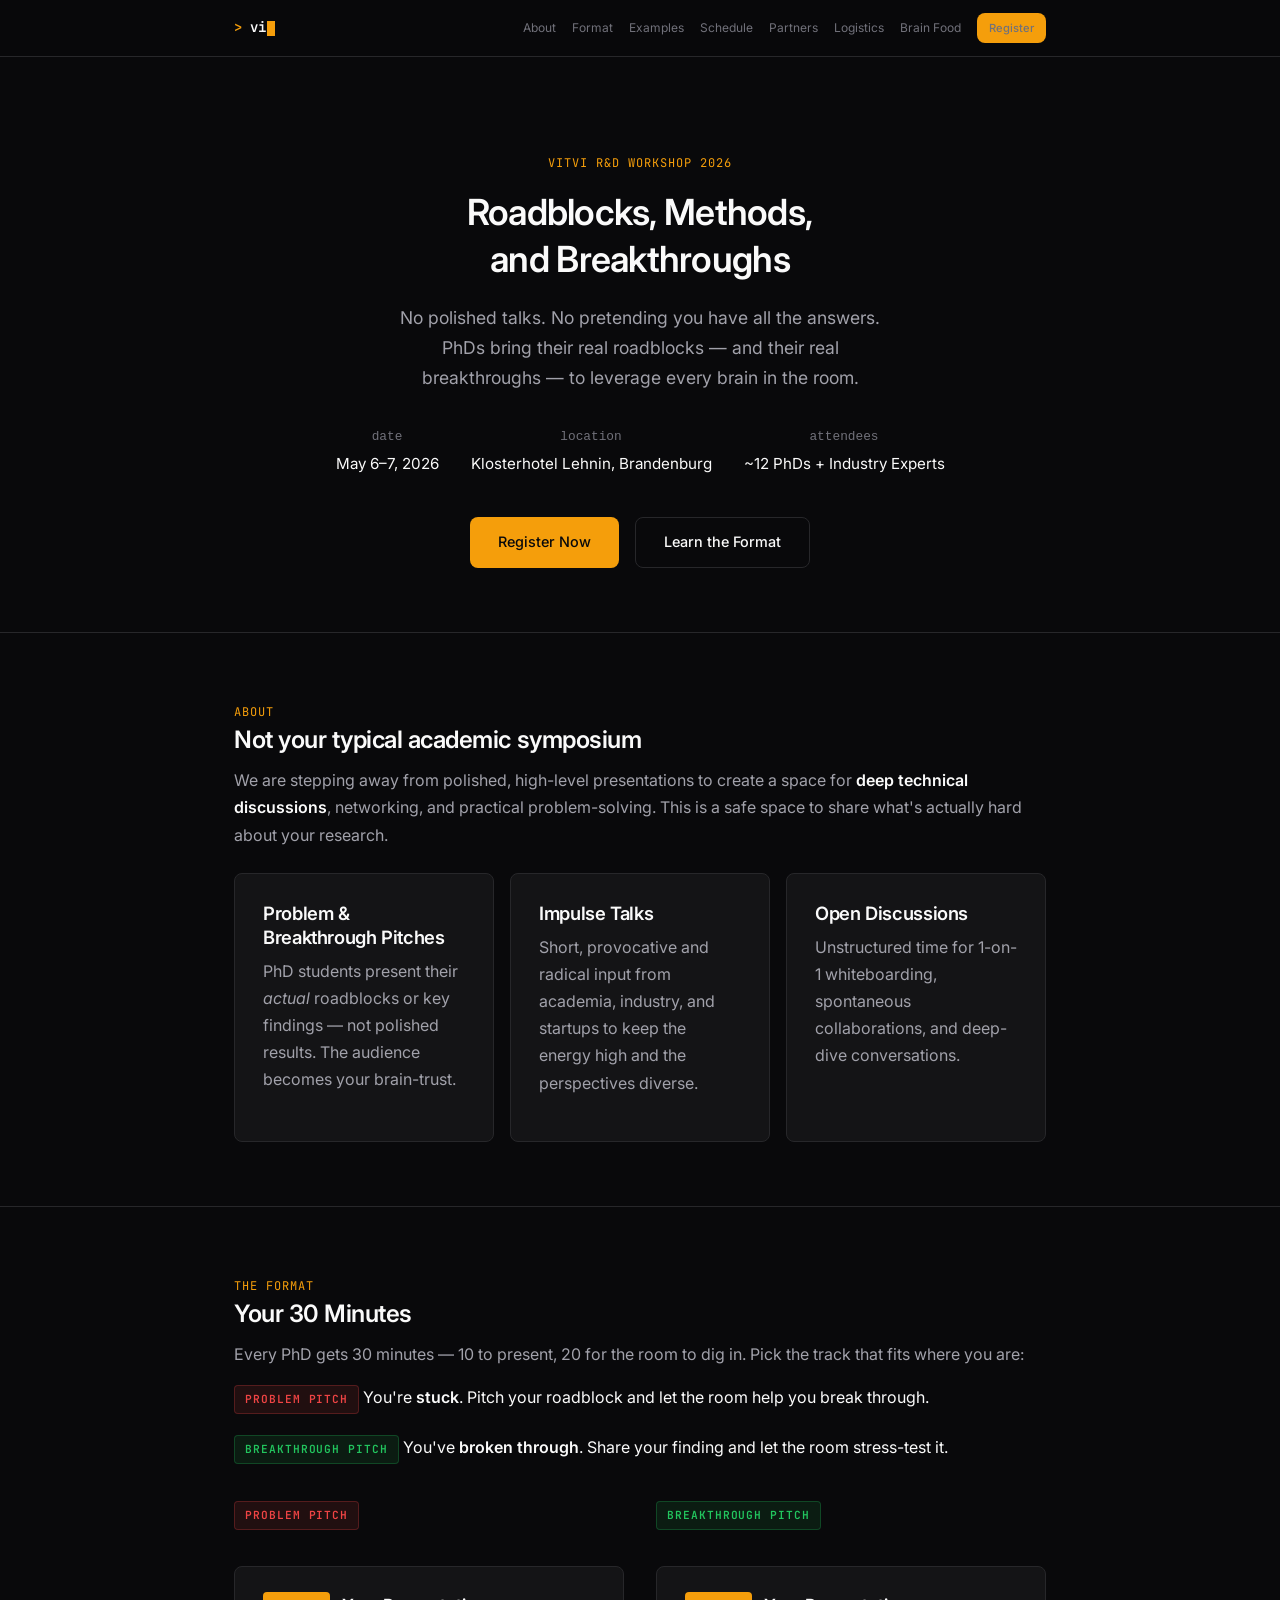
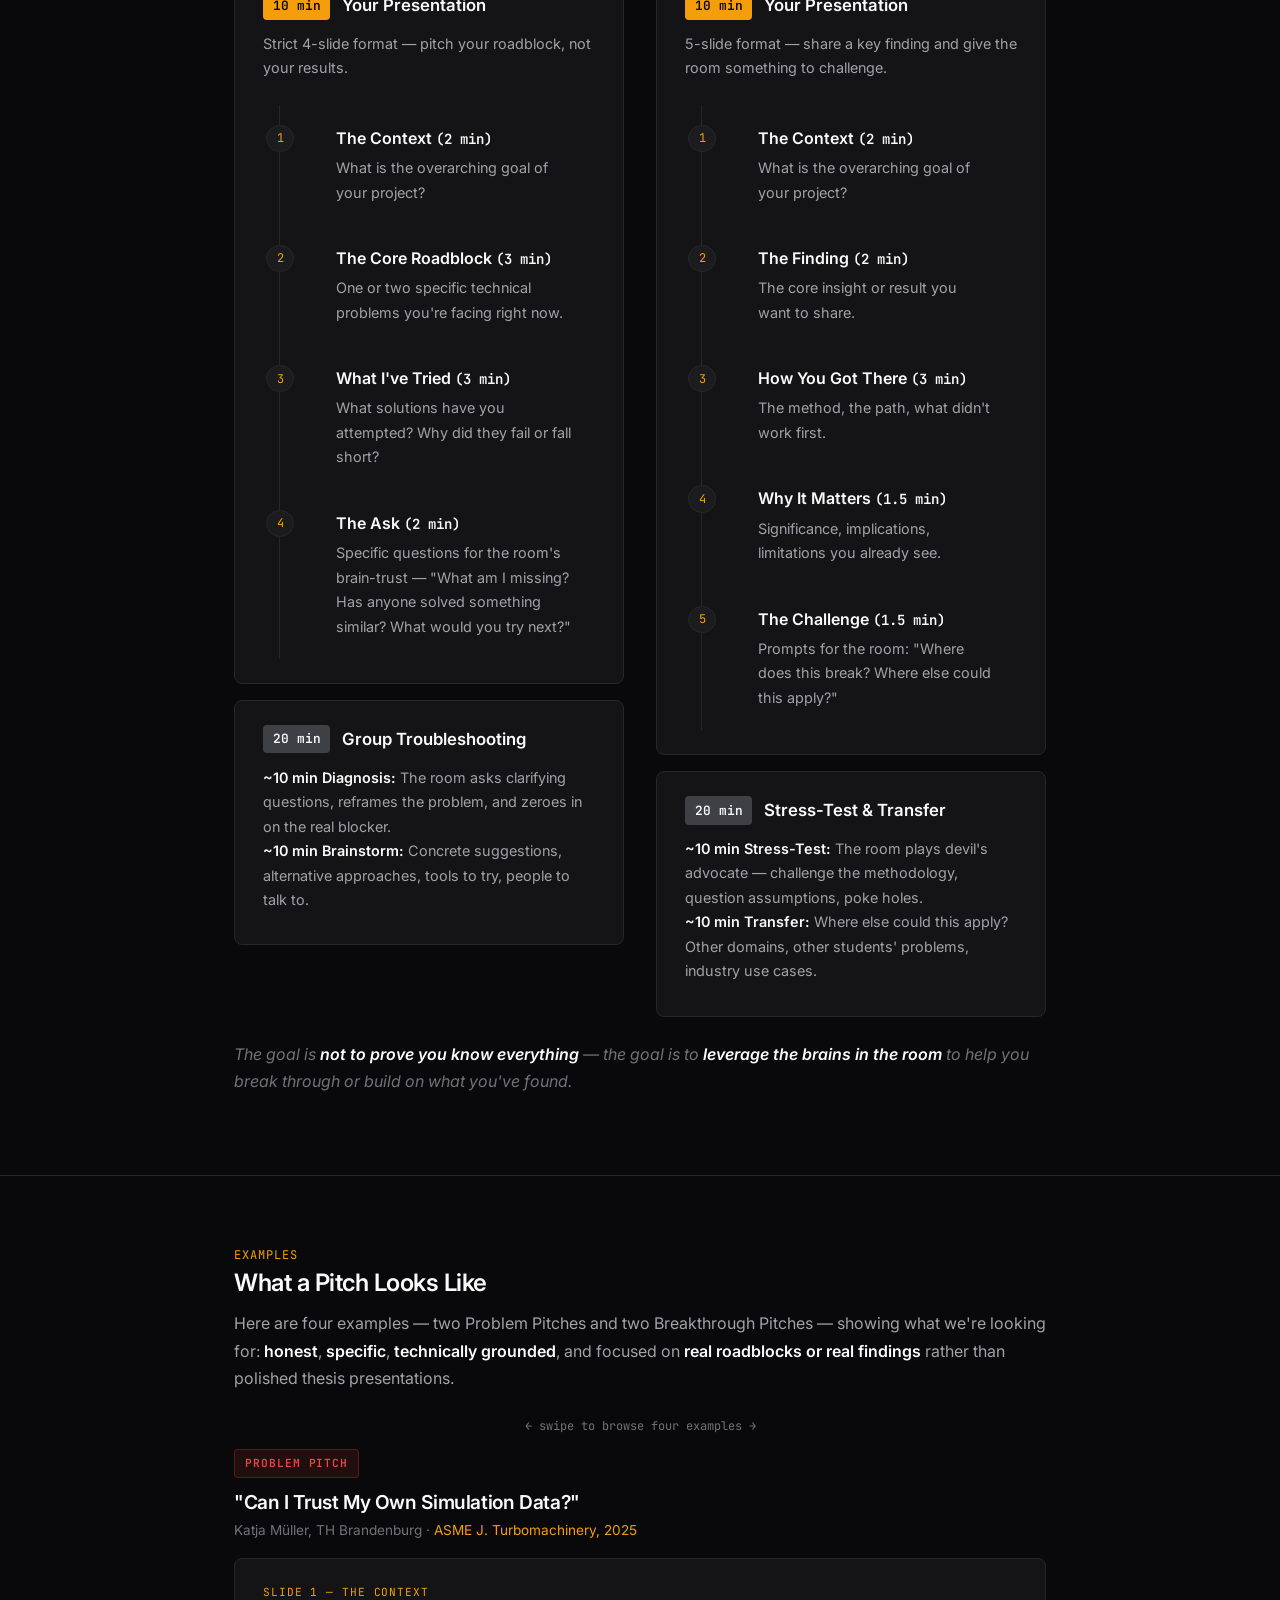
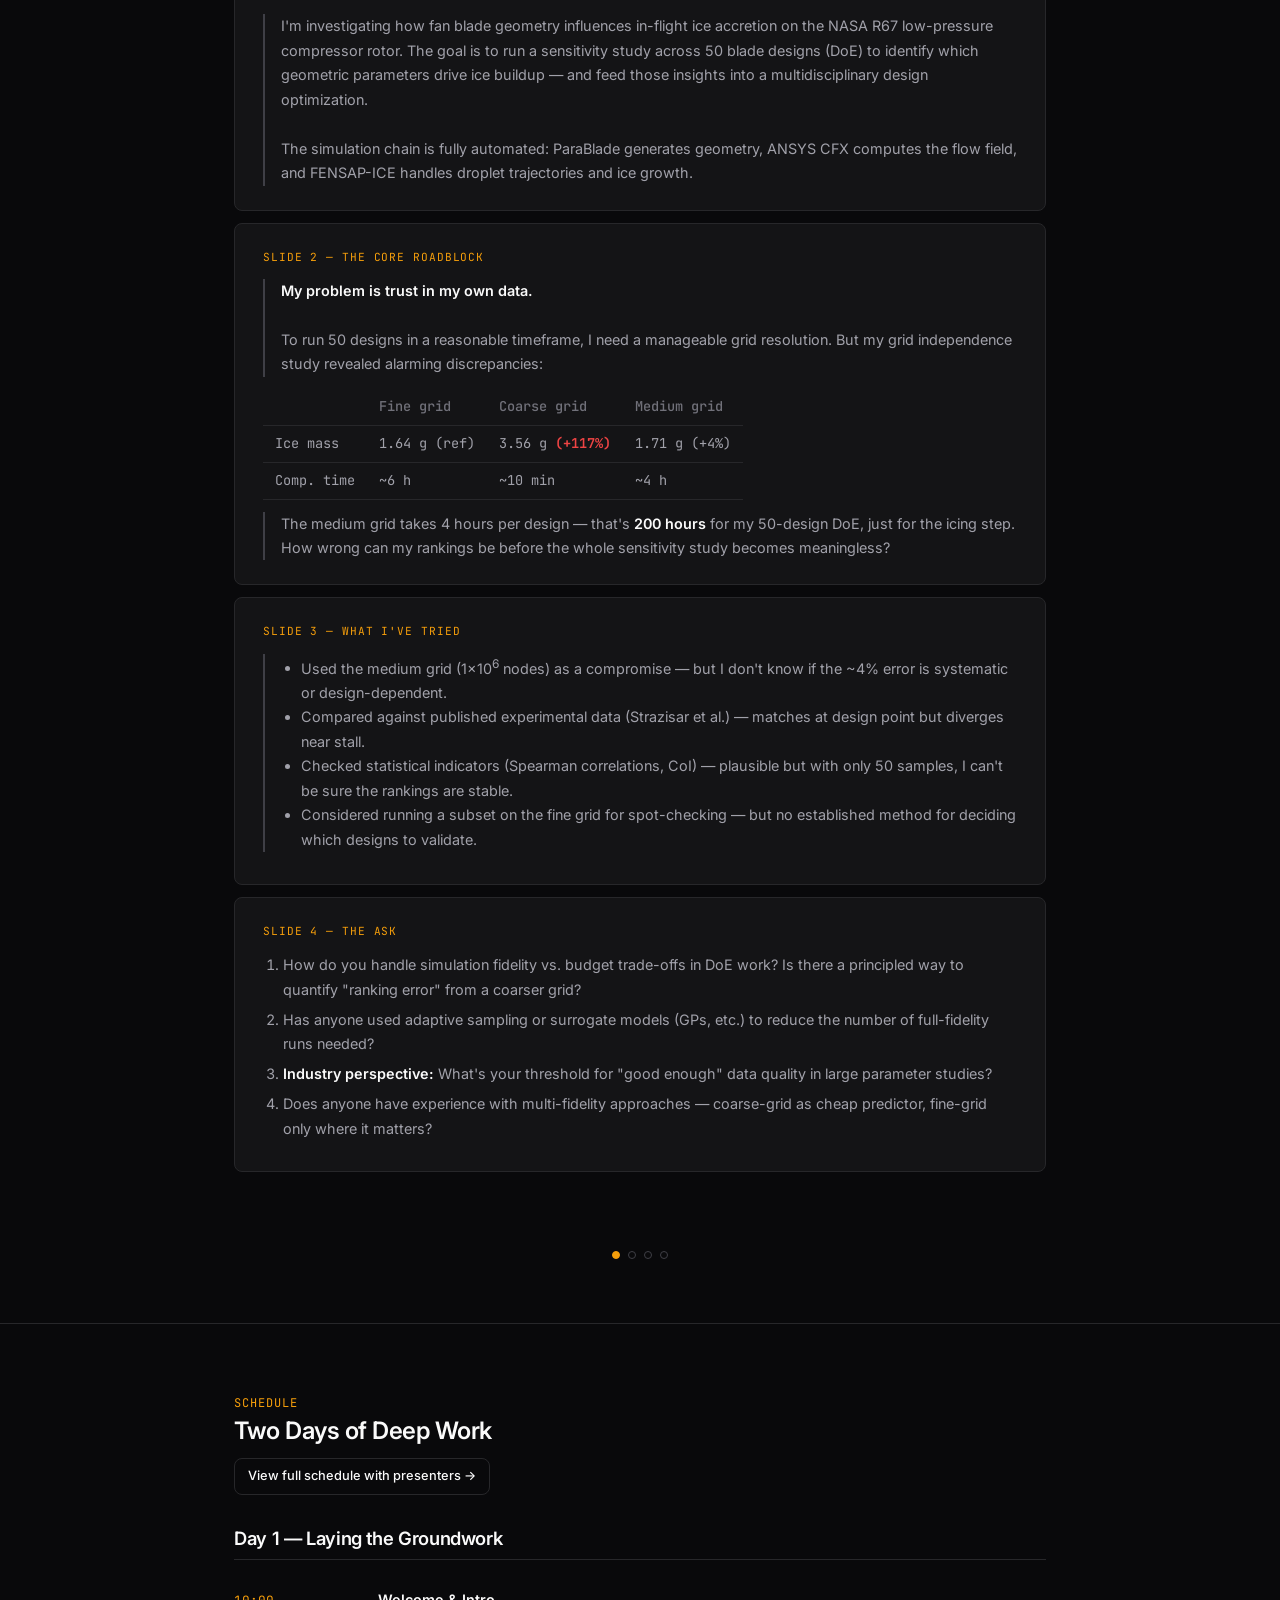
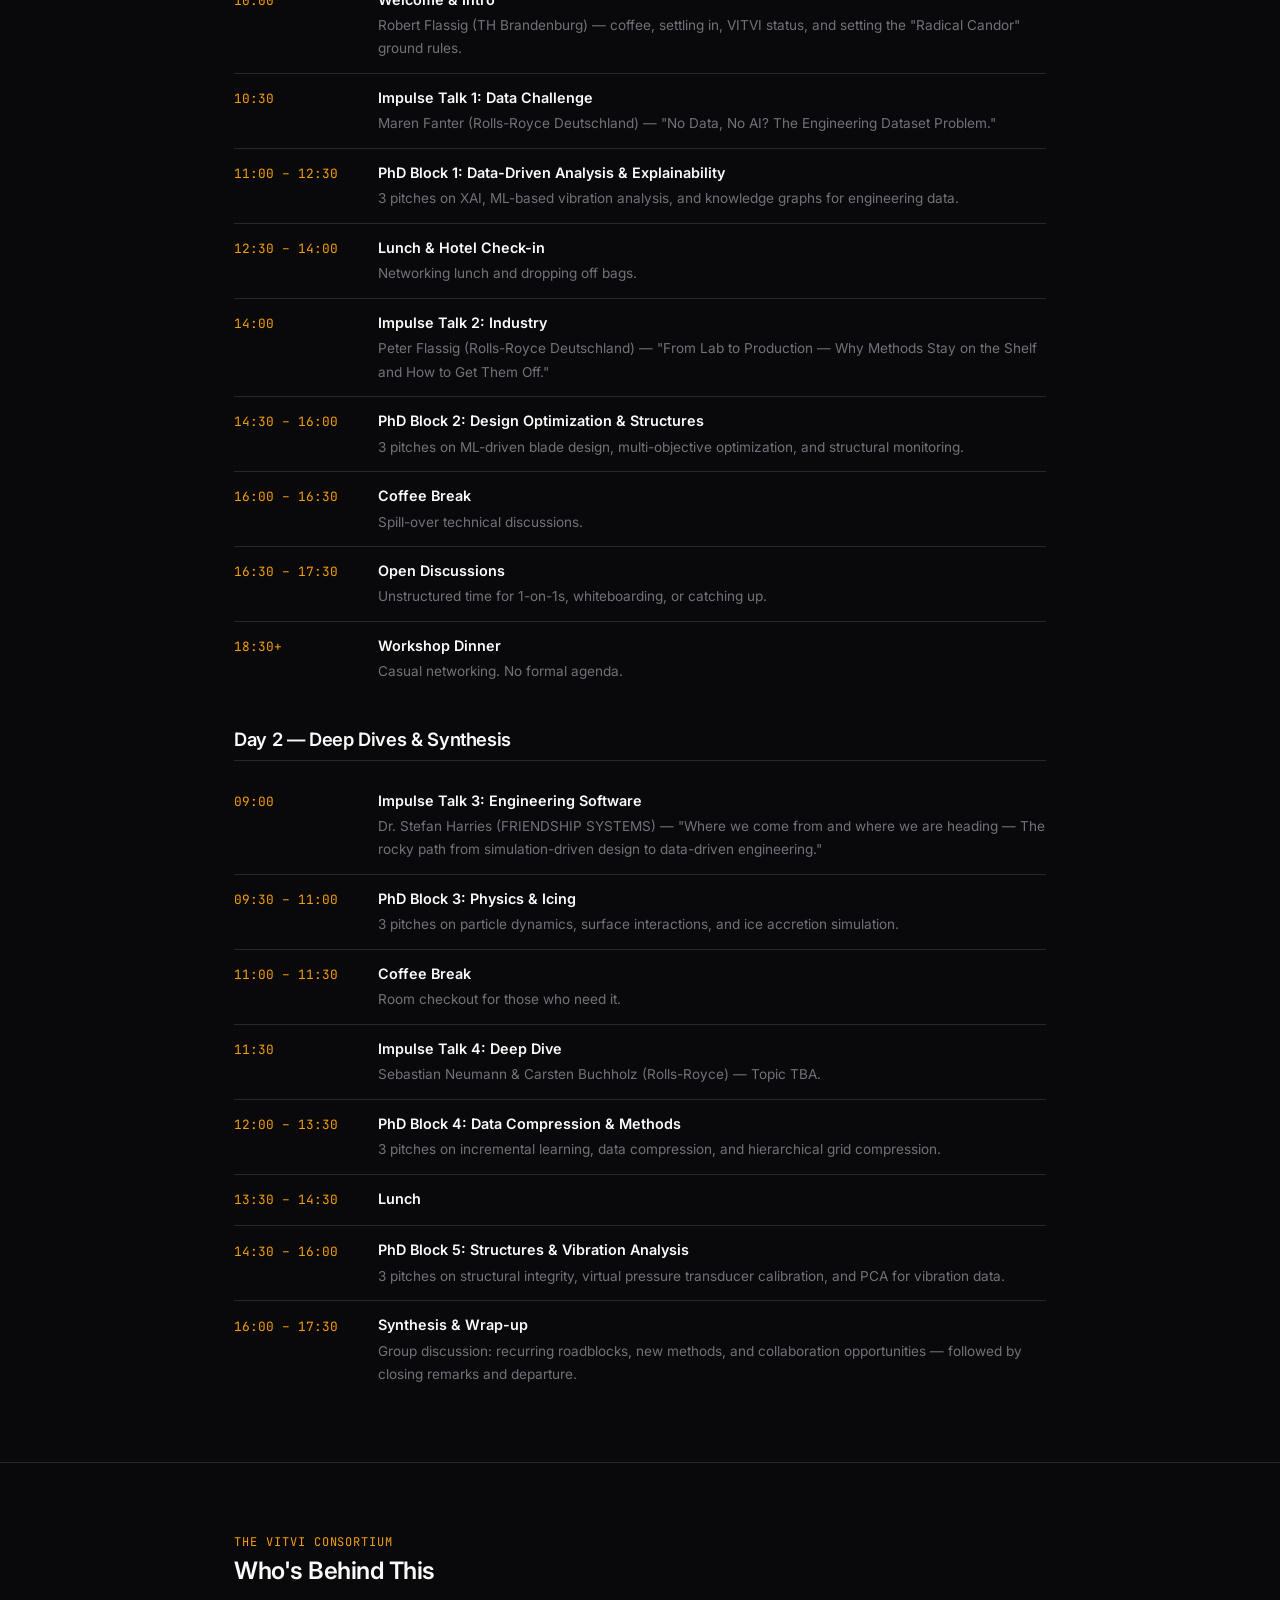
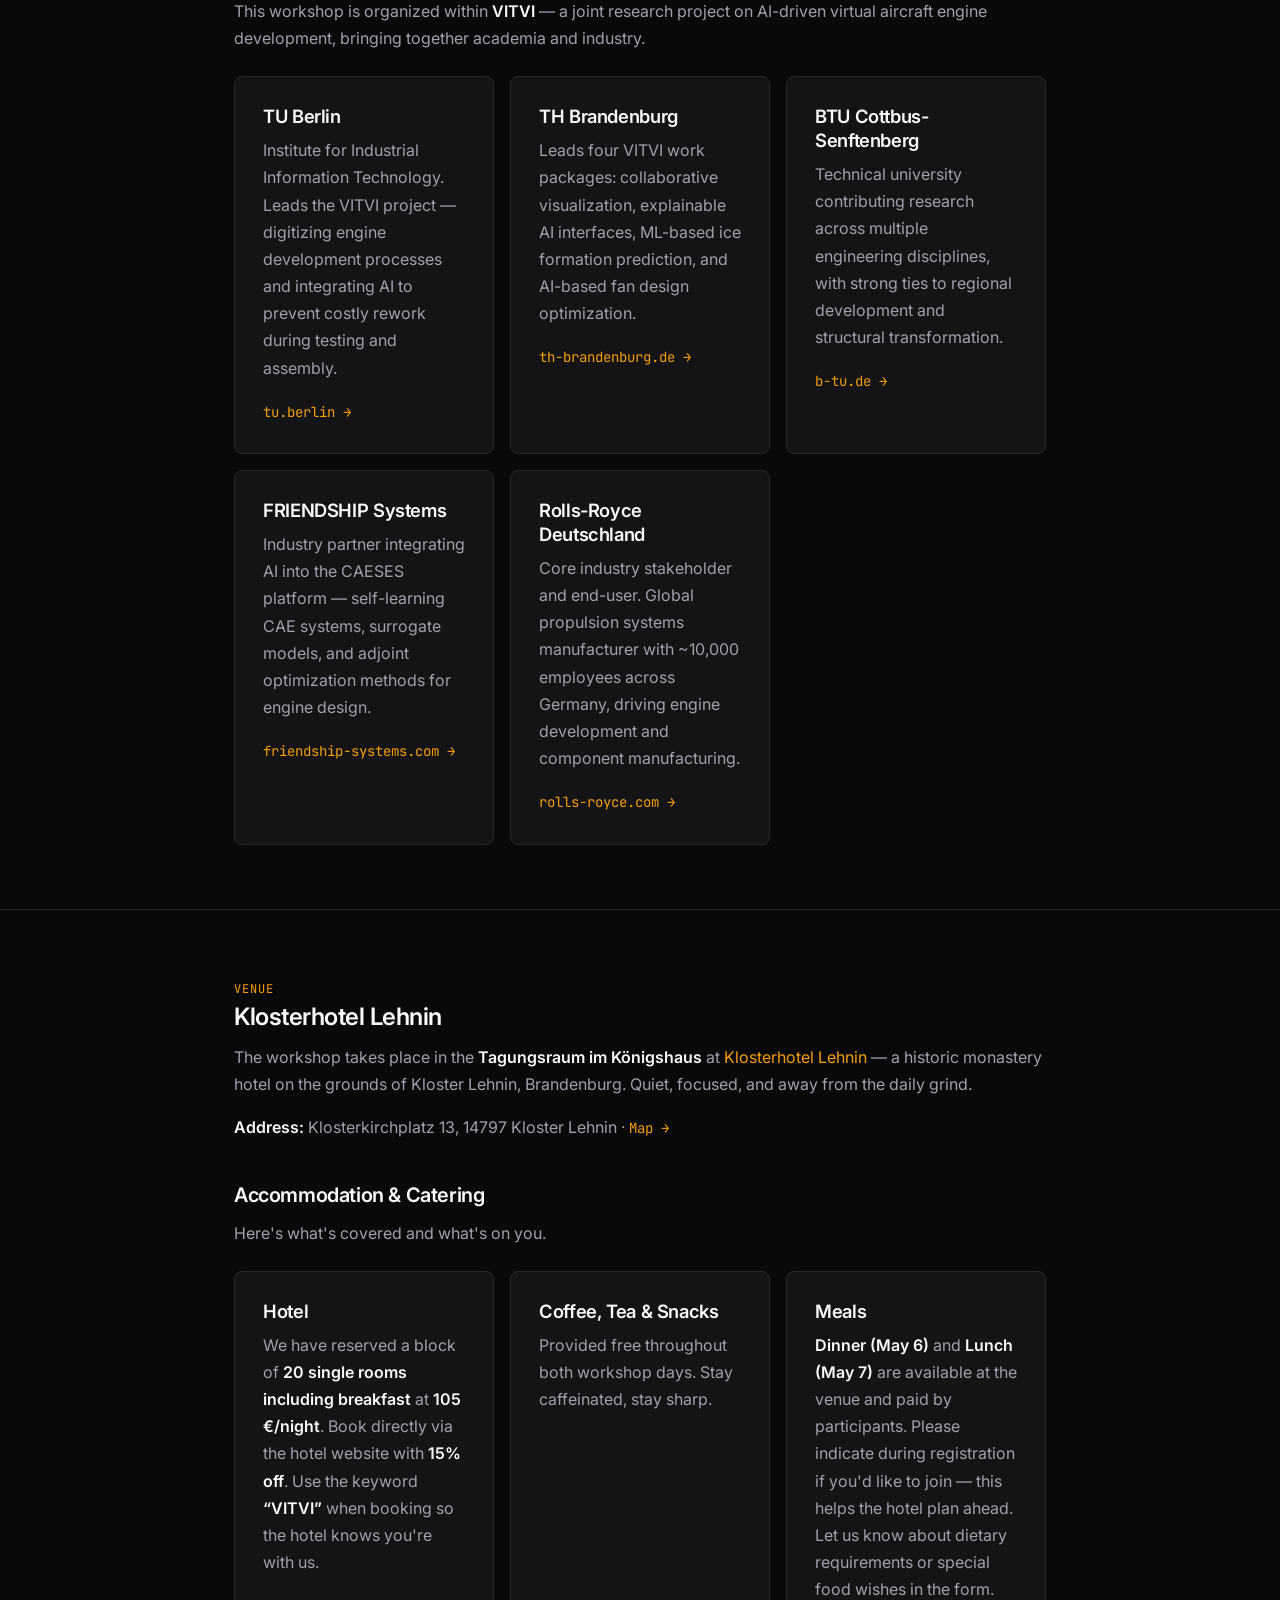
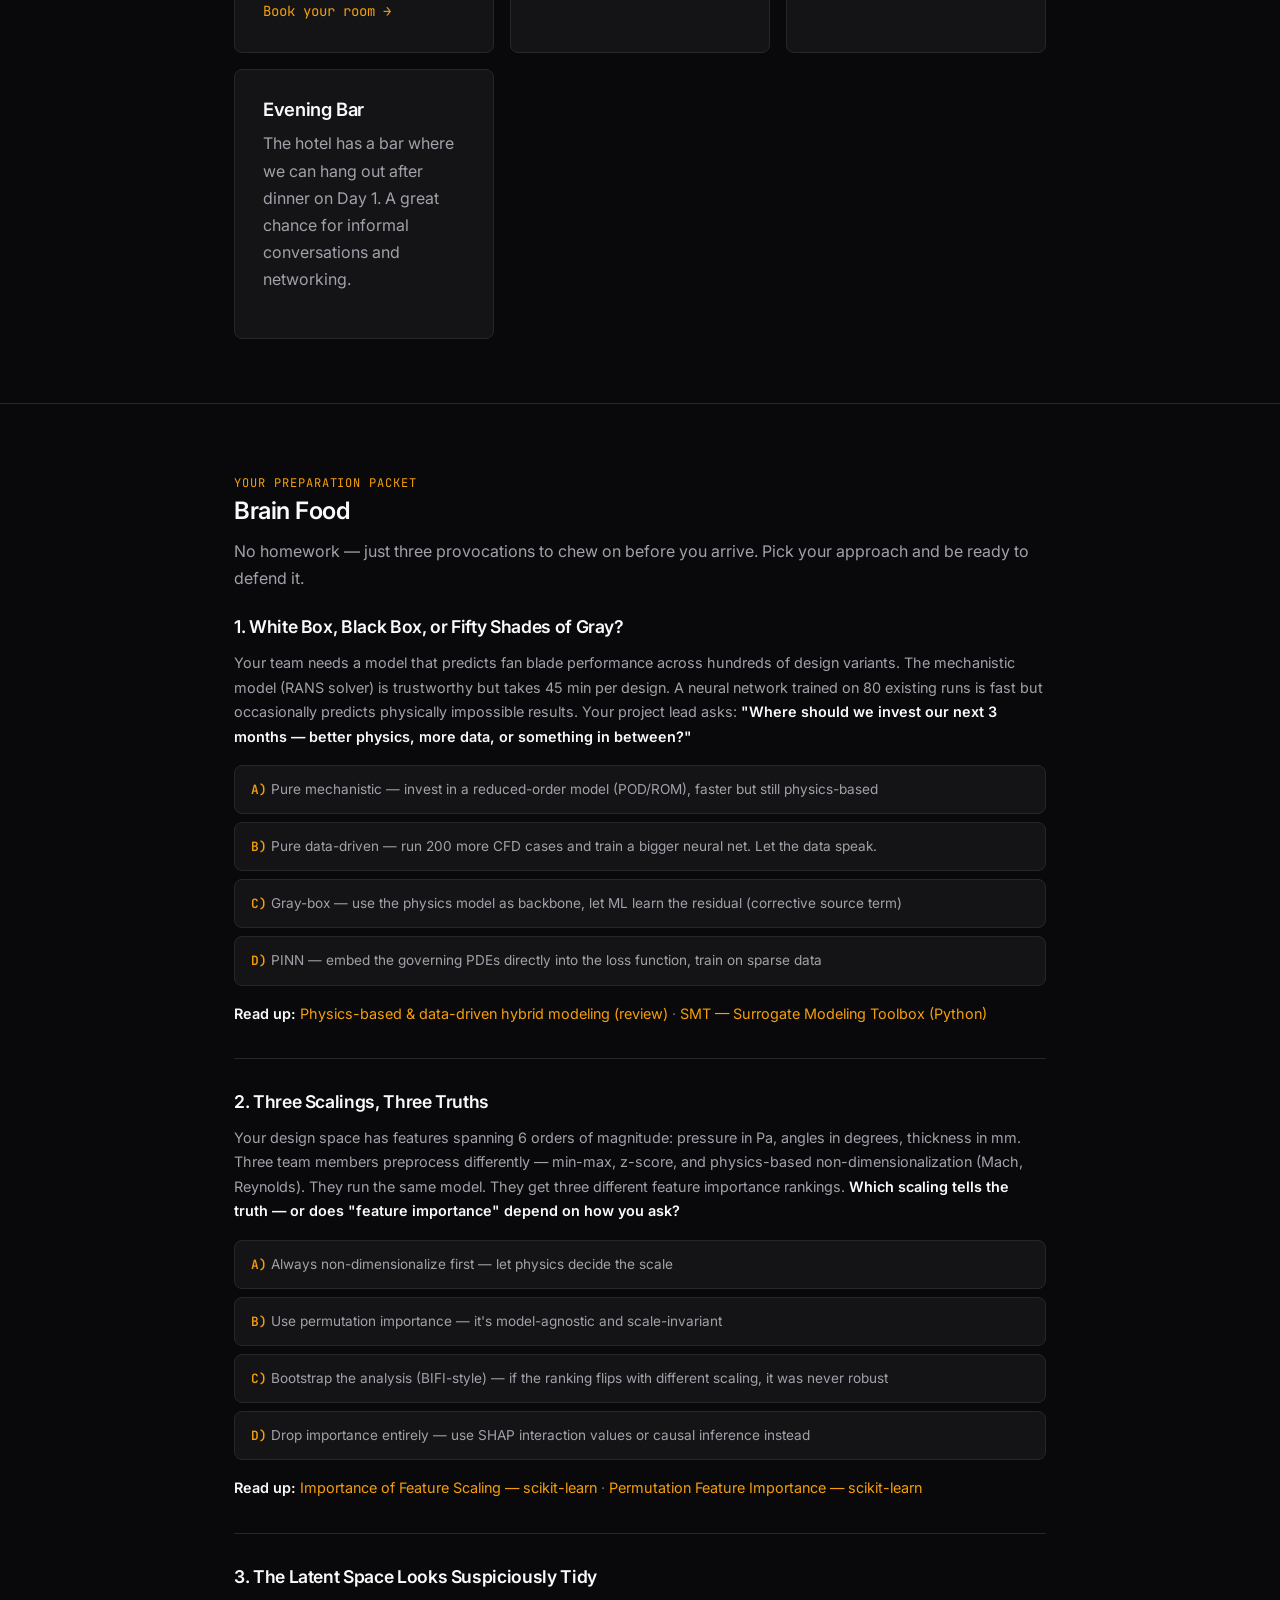
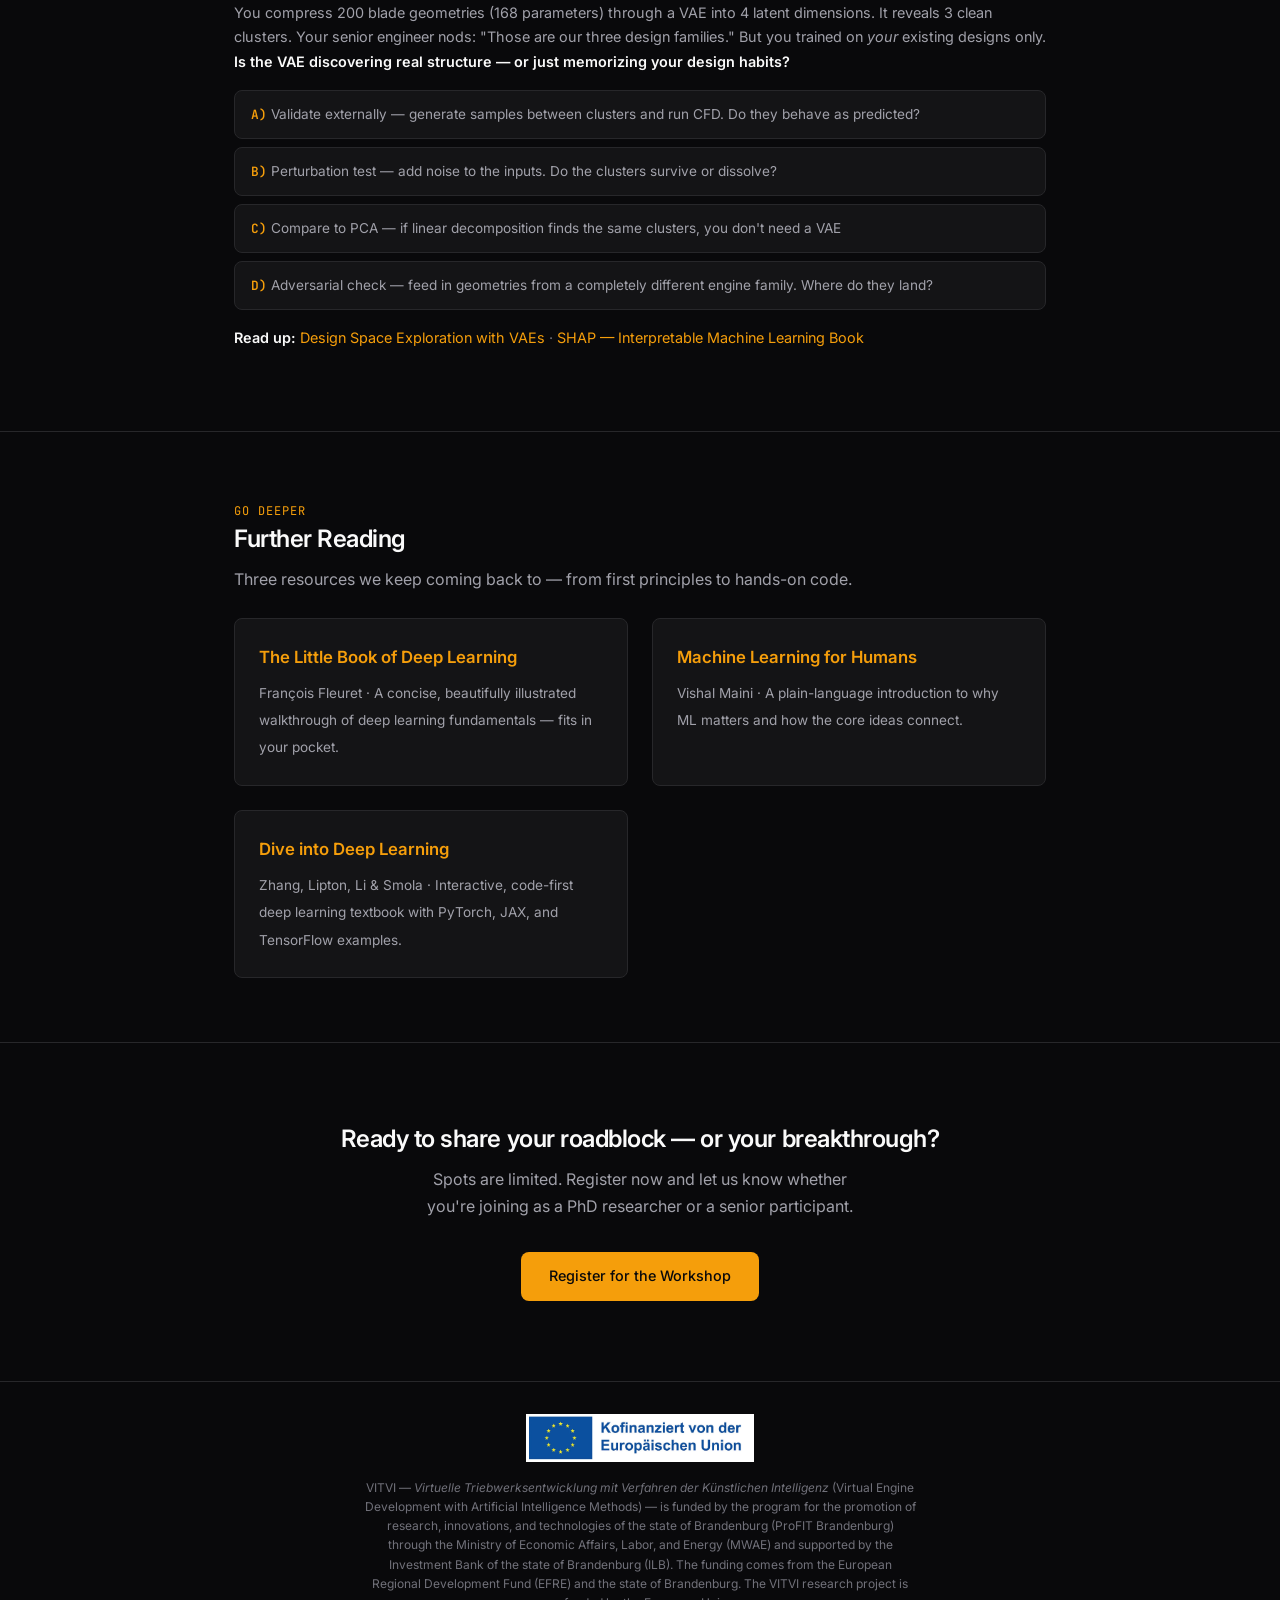
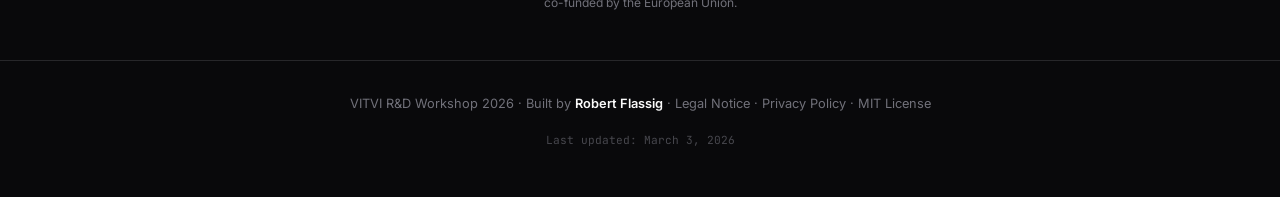
==== commit 920115f5: "Split Day 1 opening: Robert takes 10:00 welcome, Maren takes 10:30 impulse talk Co-Authored-By: Clau" ====
--- a/website/index.html
+++ b/website/index.html
@@ -457,14 +457,14 @@
         <div class="schedule-time">10:00</div>
         <div class="schedule-content">
           <strong>Welcome &amp; Intro</strong>
-          <p>Coffee, settling in, and setting the "Radical Candor" ground rules.</p>
+          <p>Robert Flassig (TH Brandenburg) — coffee, settling in, VITVI status, and setting the "Radical Candor" ground rules.</p>
         </div>
       </div>
       <div class="schedule-item">
         <div class="schedule-time">10:30</div>
         <div class="schedule-content">
-          <strong>Impulse Talk 1: Welcome &amp; Data Challenge</strong>
-          <p>Robert Flassig &amp; Maren Fanter — "No Data, No AI? The Engineering Dataset Problem."</p>
+          <strong>Impulse Talk 1: Data Challenge</strong>
+          <p>Maren Fanter (Rolls-Royce Deutschland) — "No Data, No AI? The Engineering Dataset Problem."</p>
         </div>
       </div>
       <div class="schedule-item">
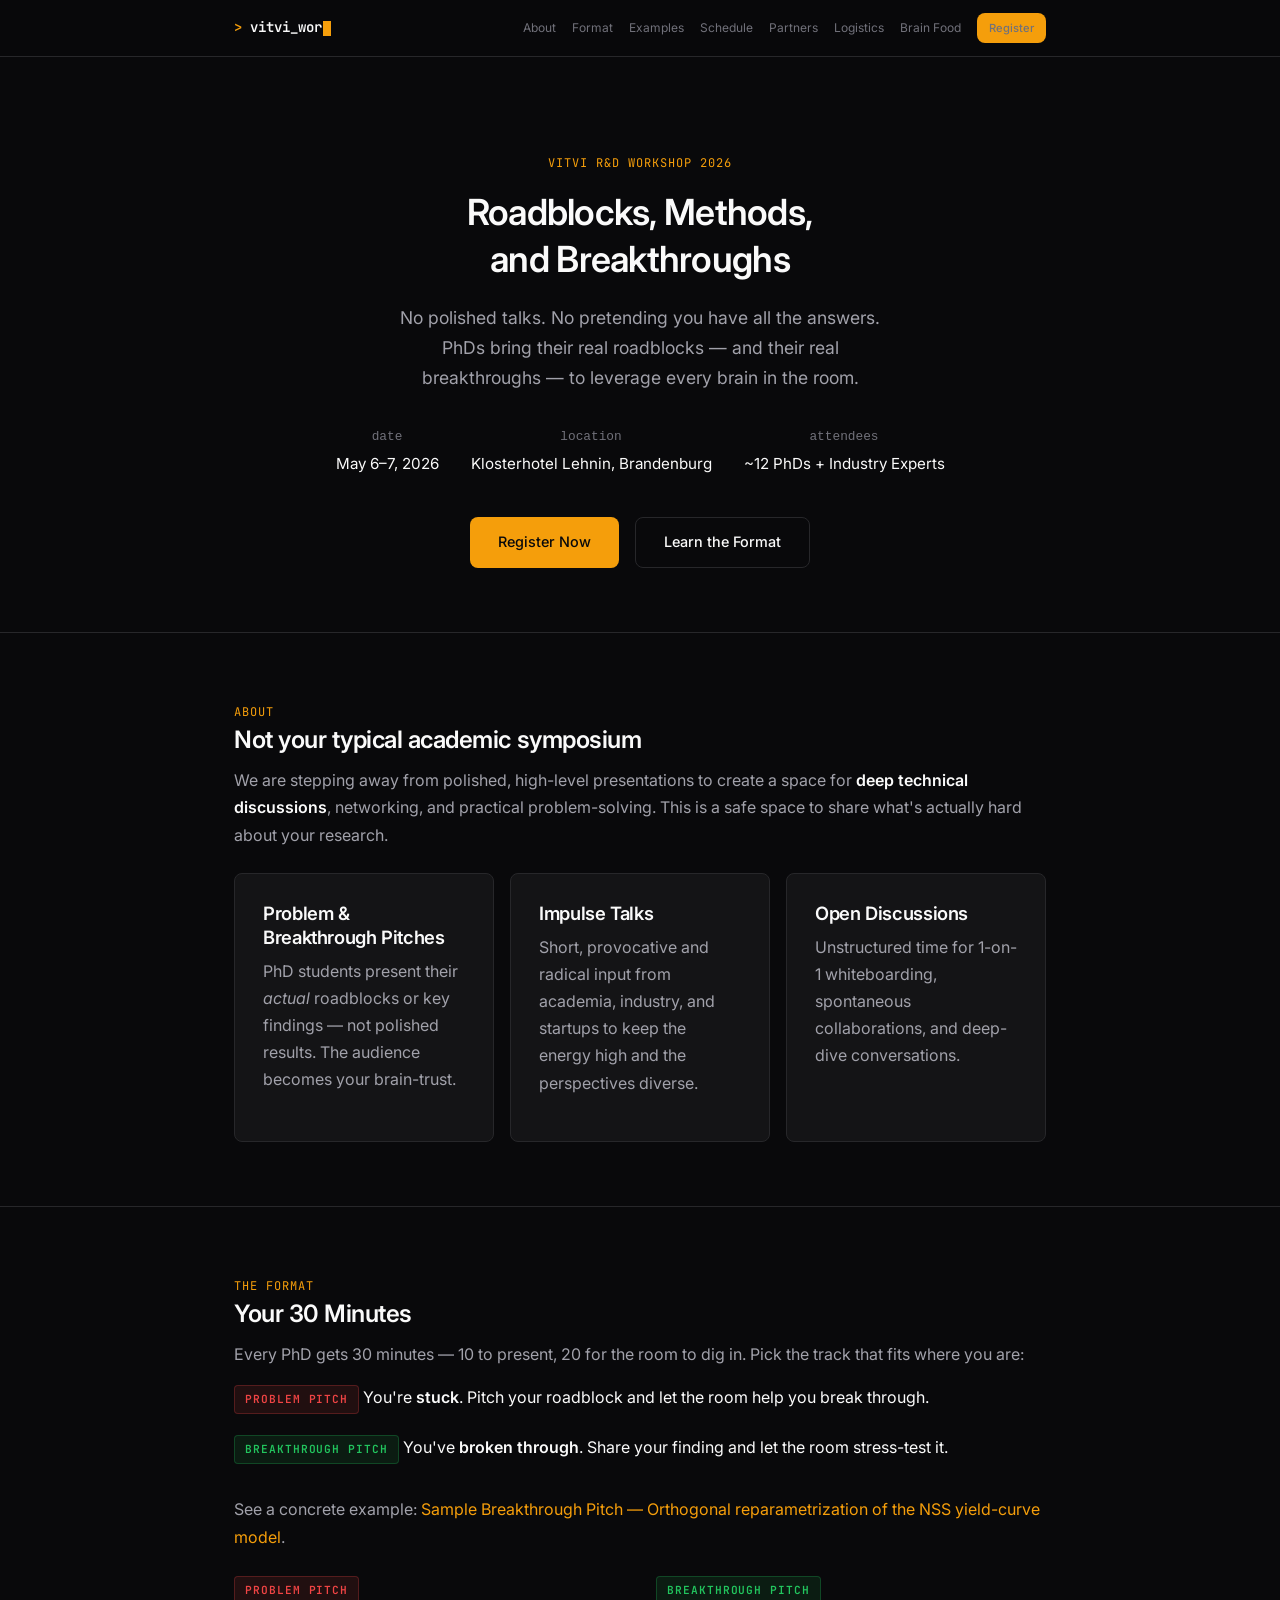
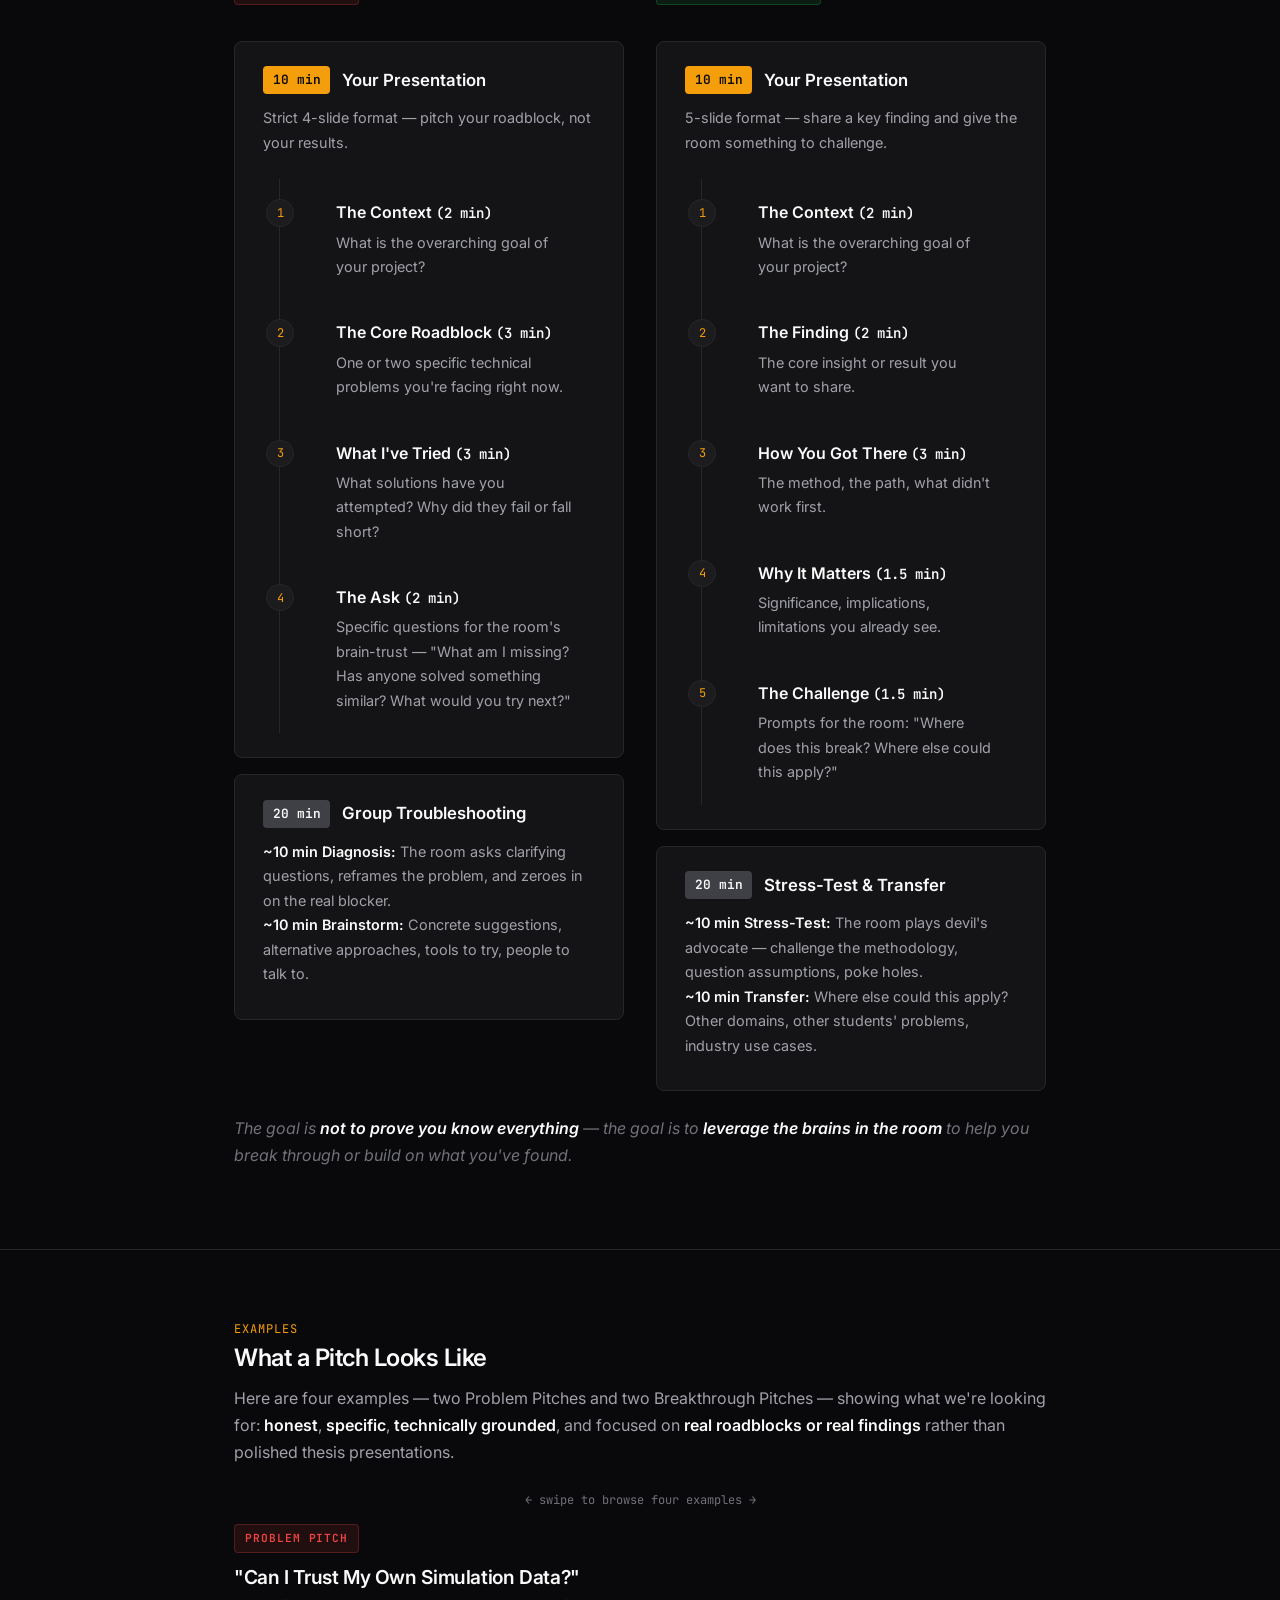
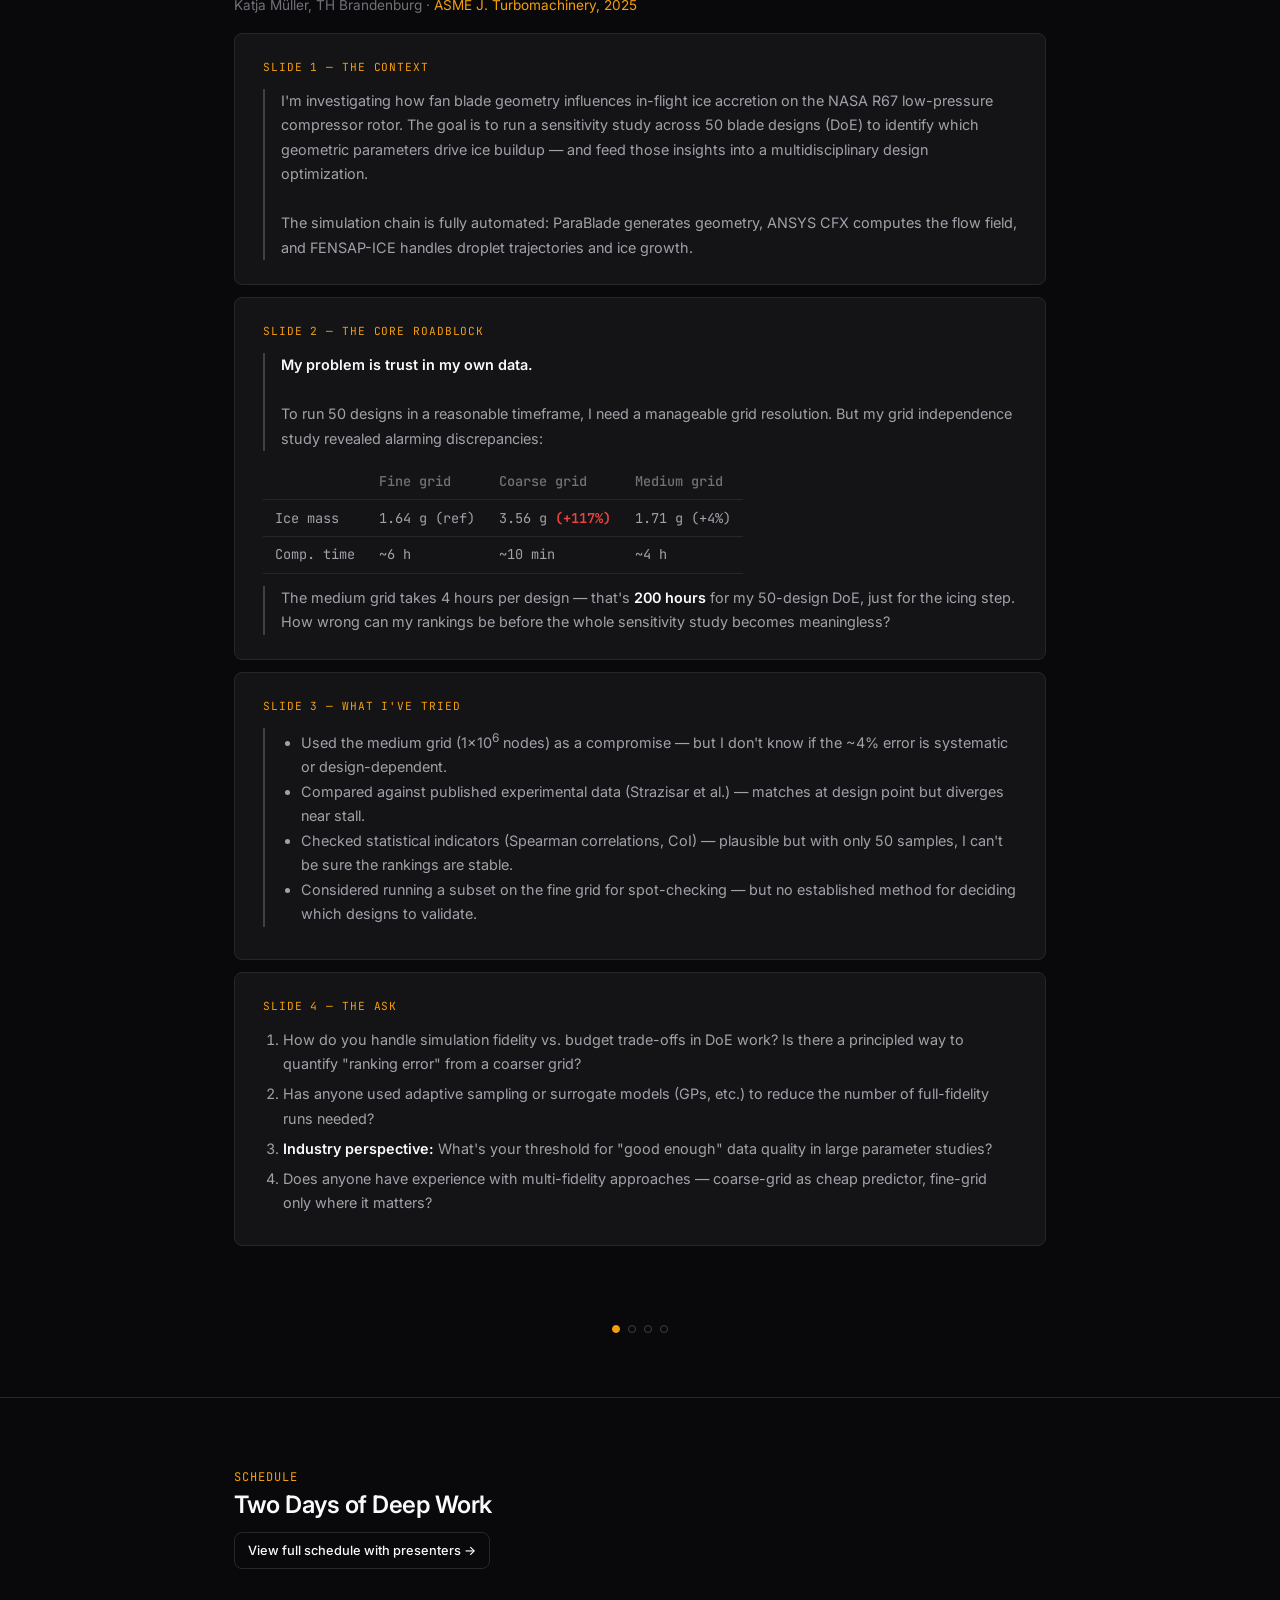
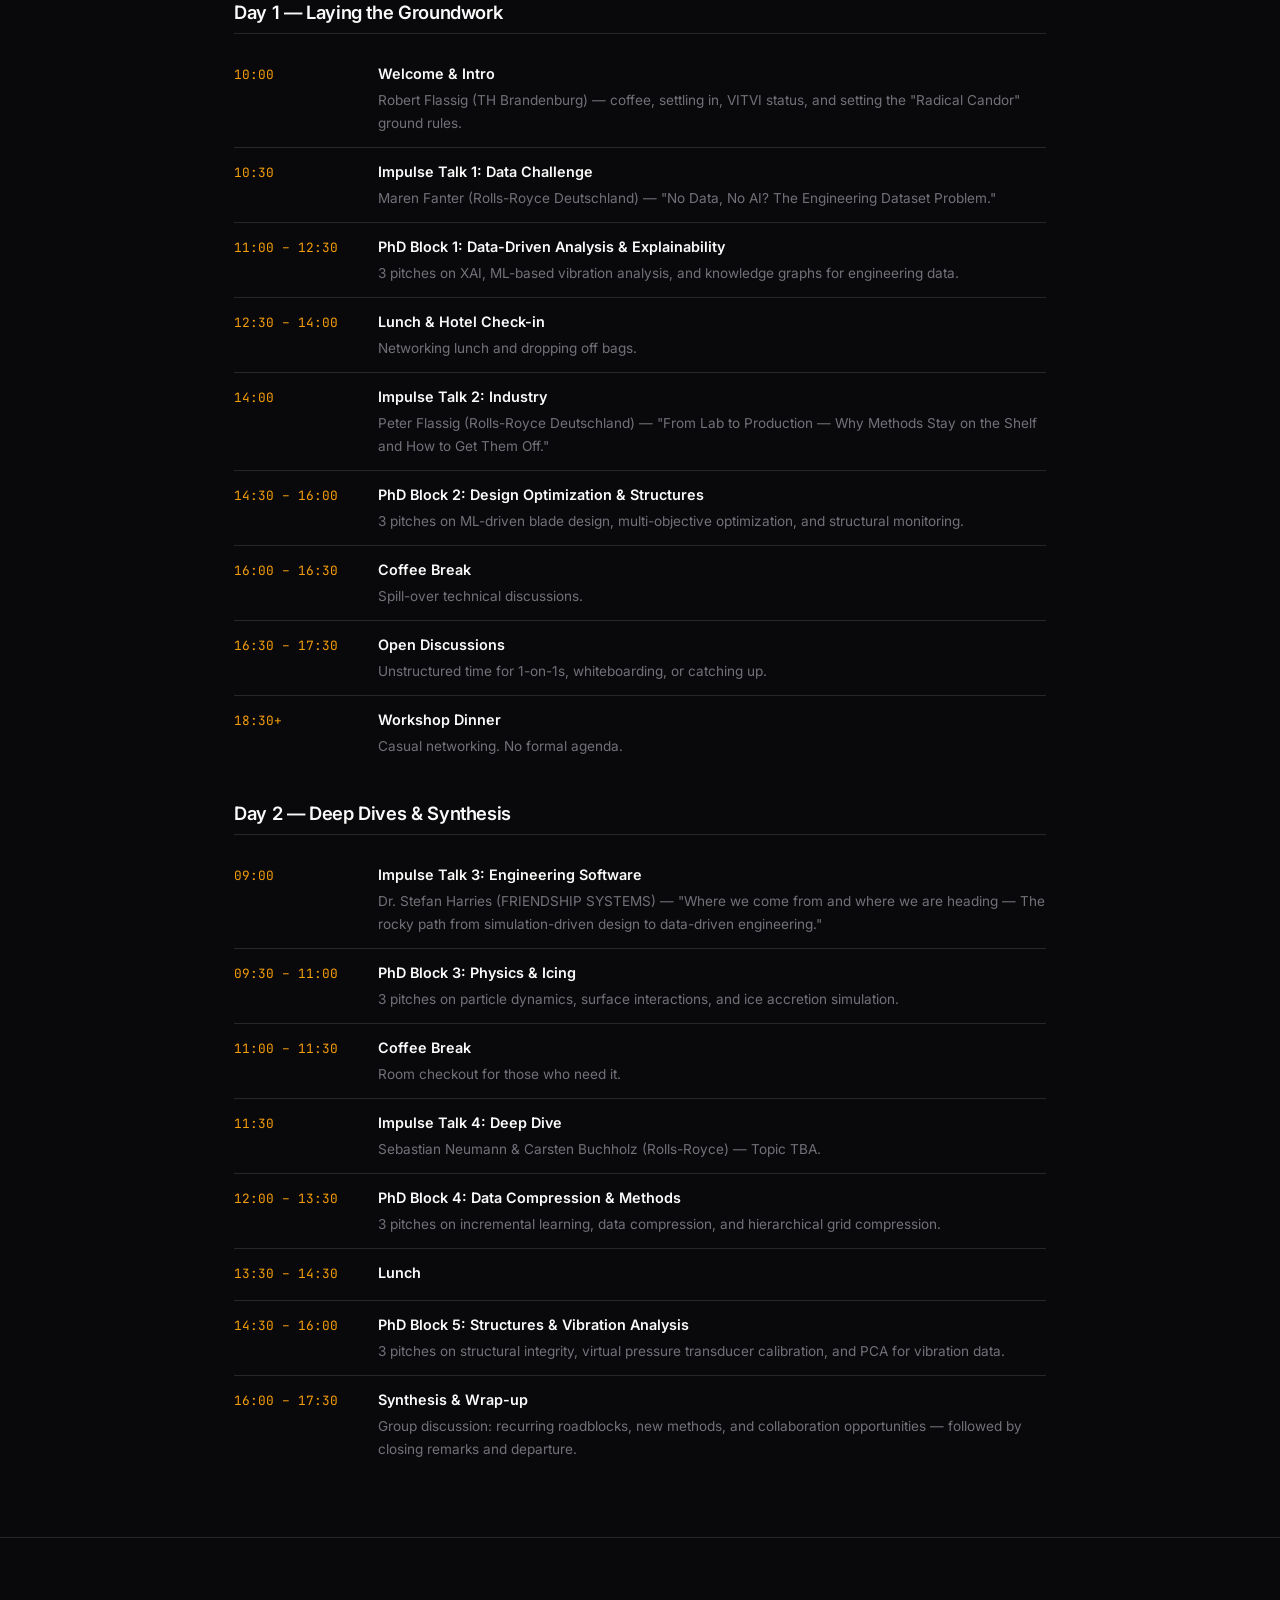
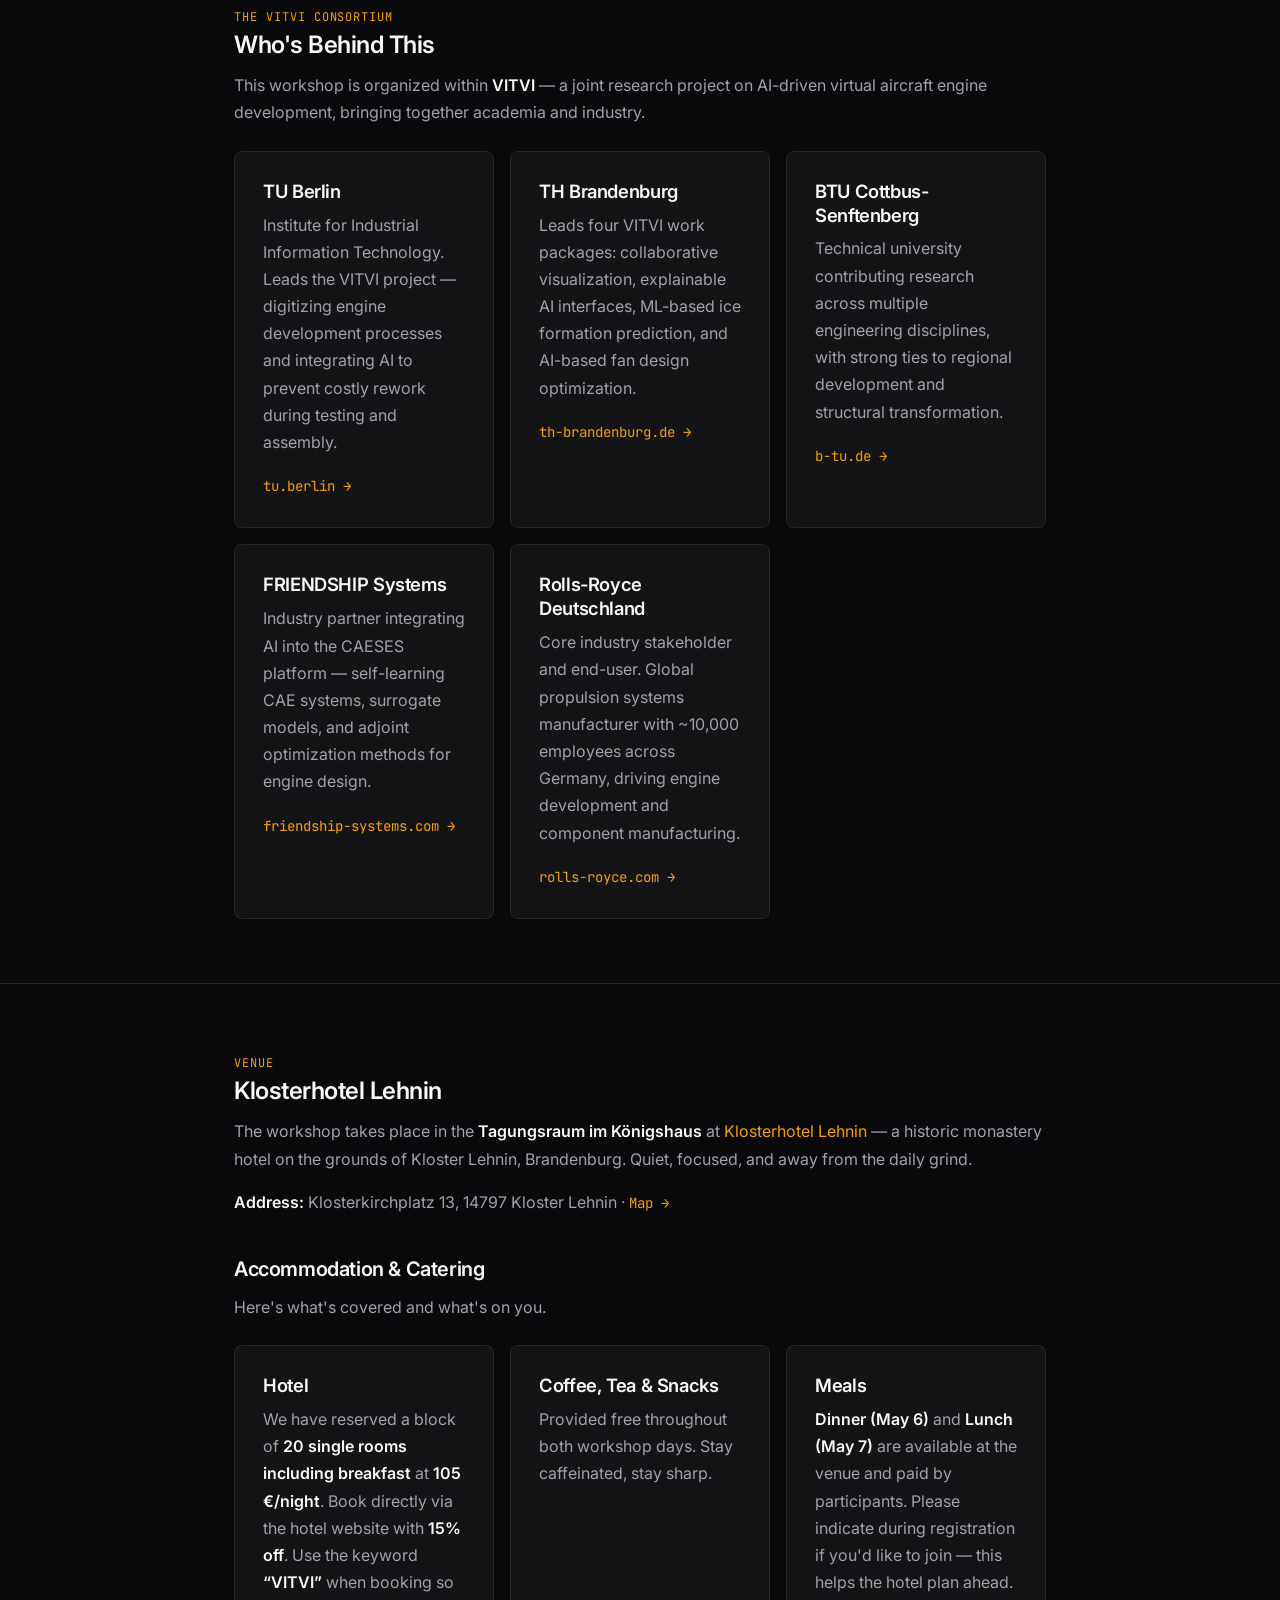
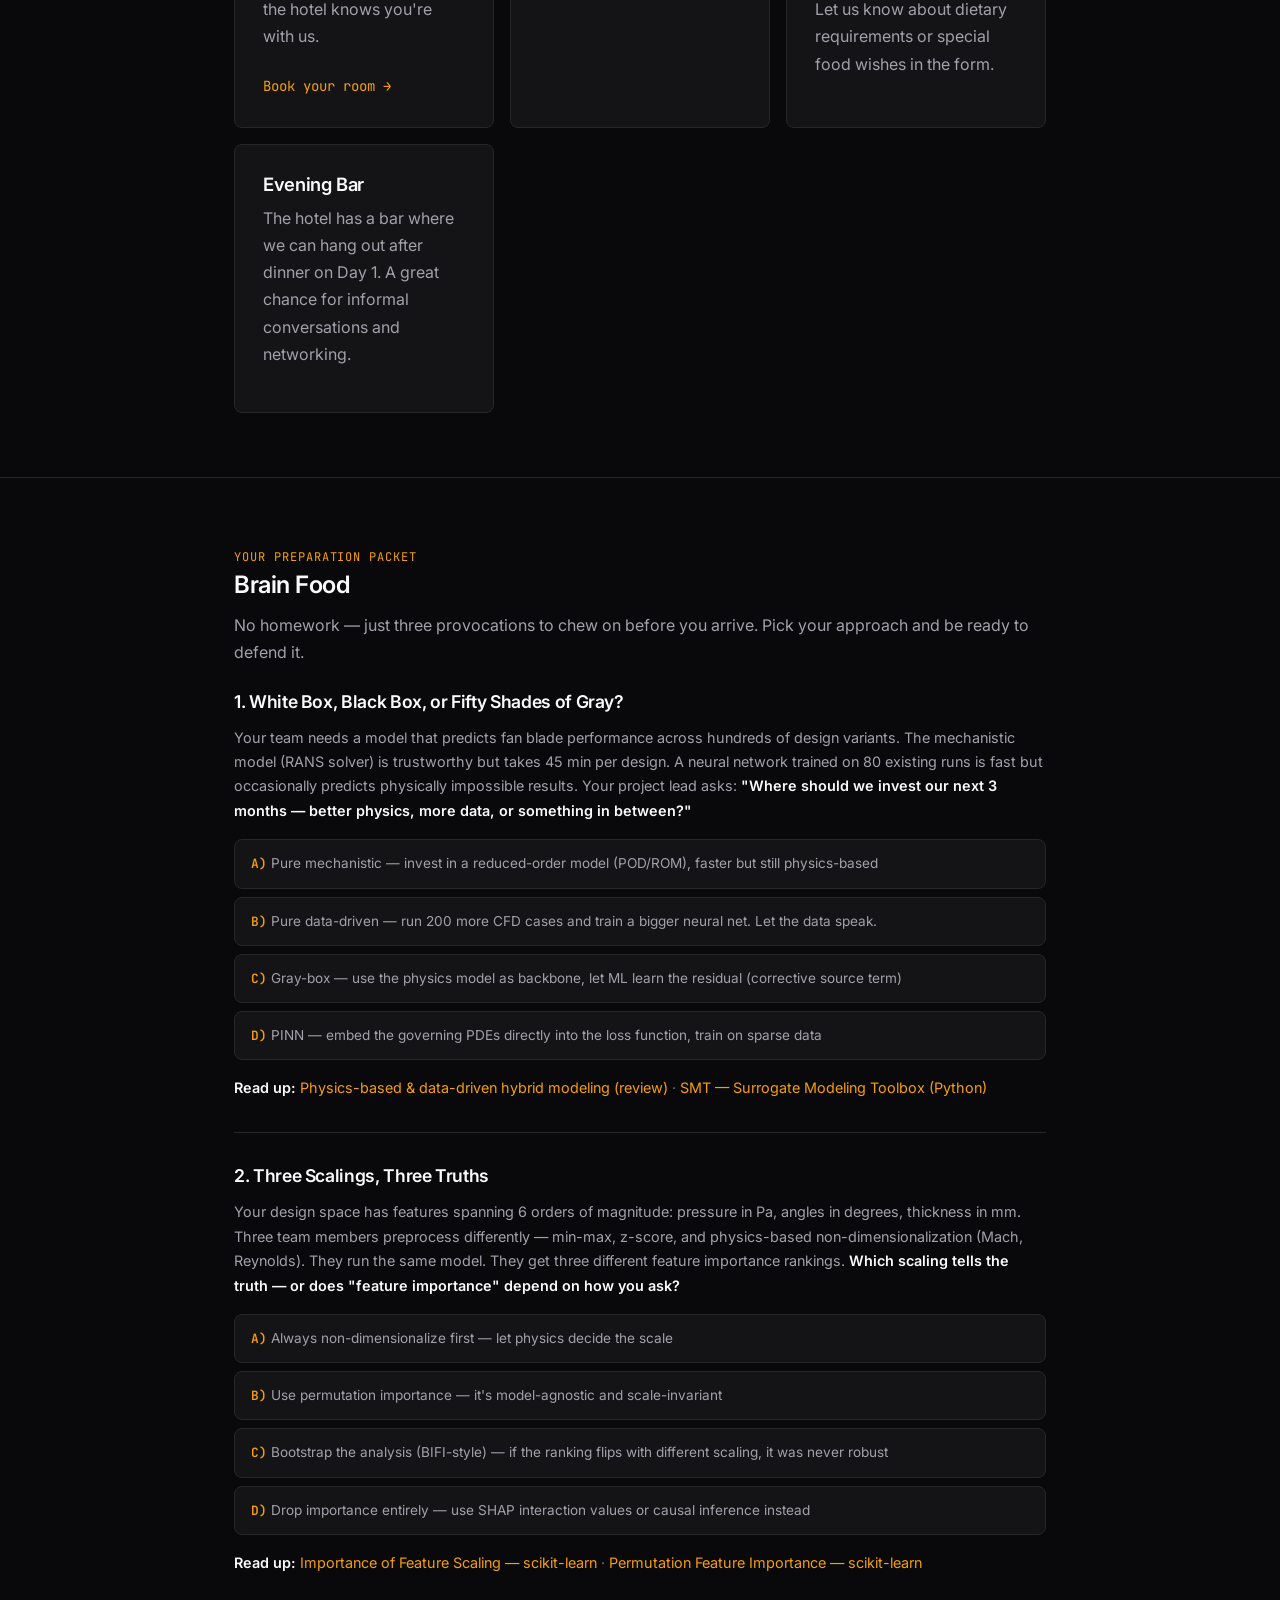
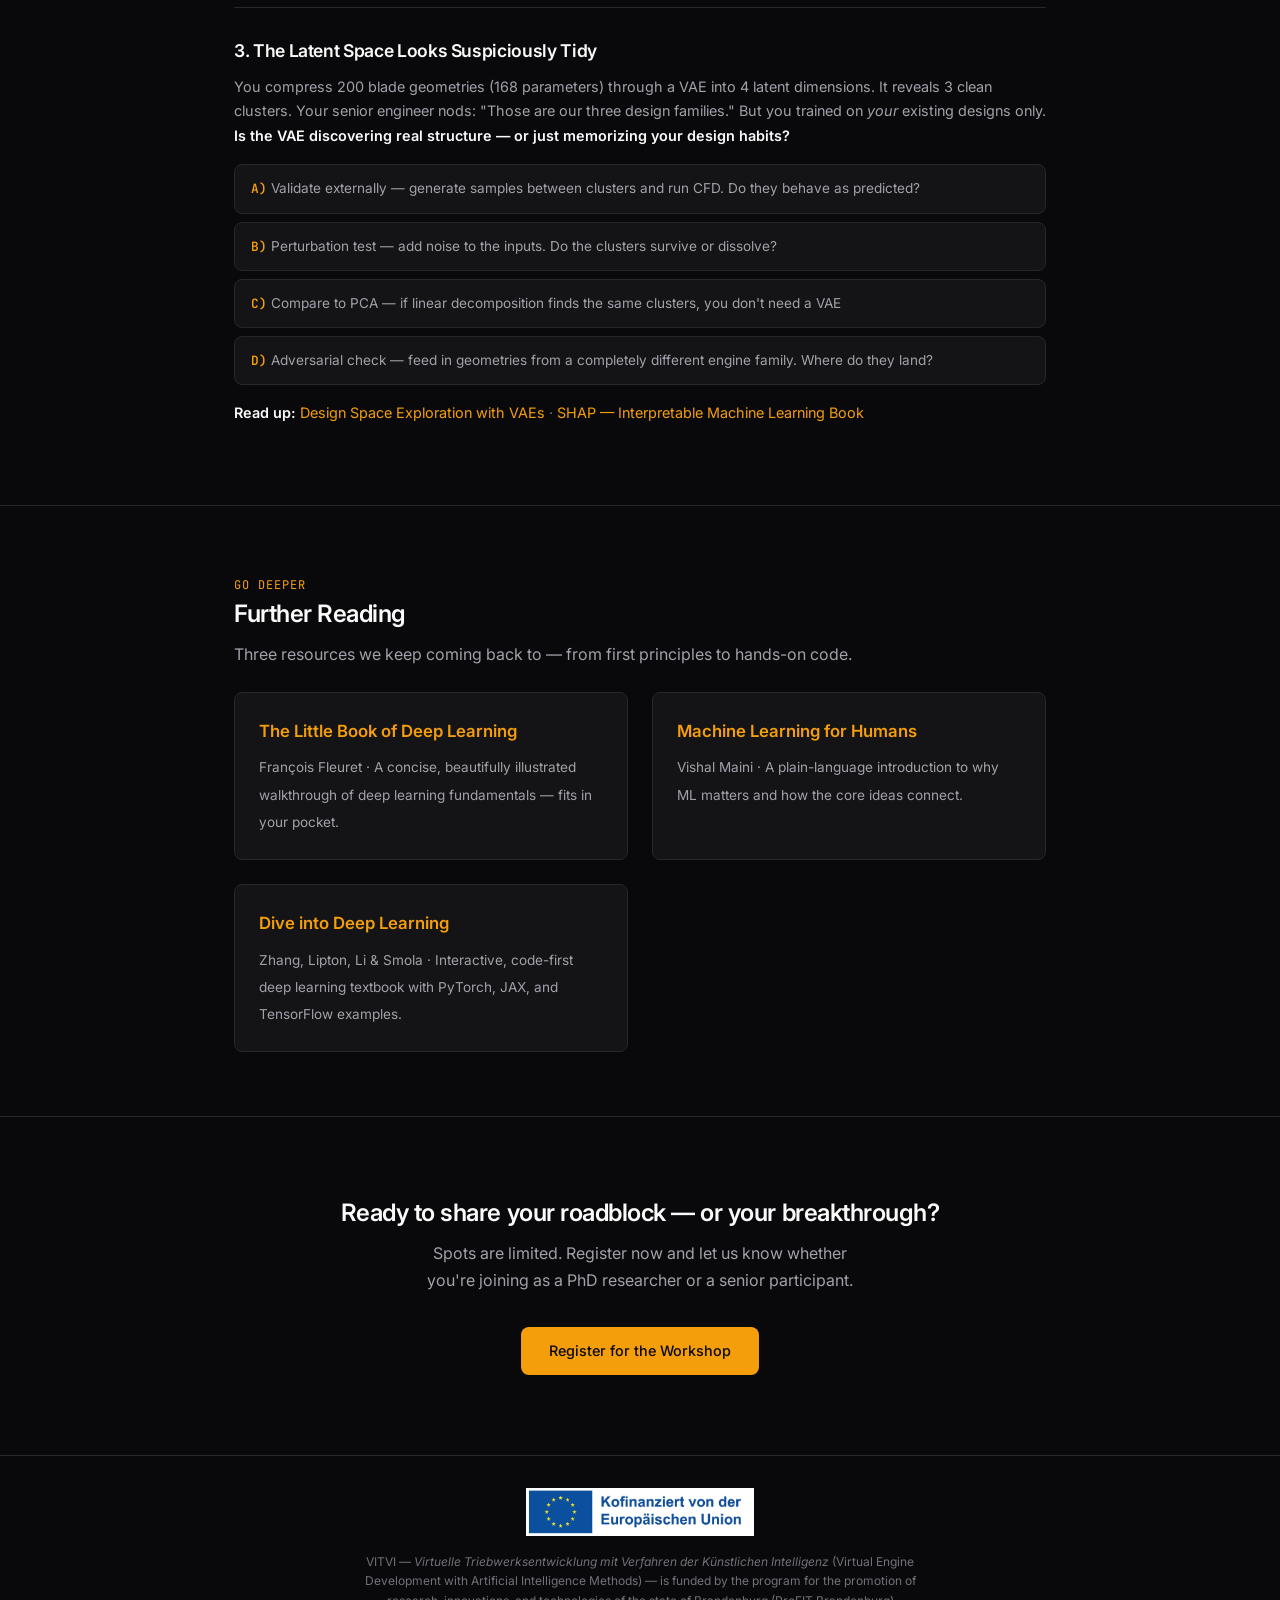
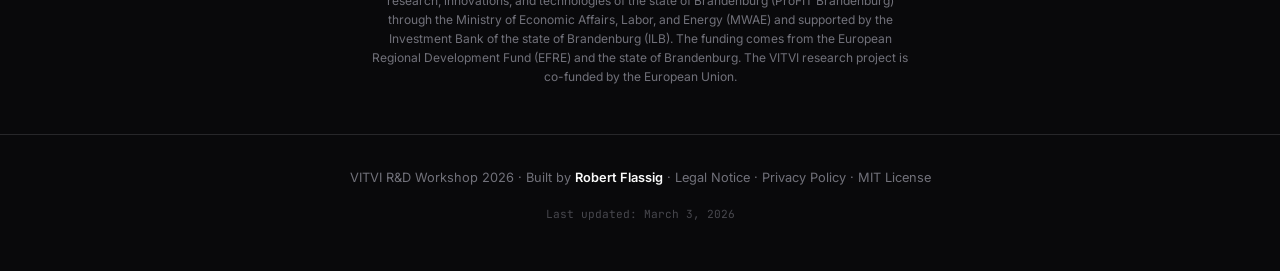
==== commit df11a2ac: "Add sample Breakthrough Pitch deck (NSSM orthogonal reparametrization) A concrete 5-slide reference " ====
--- a/website/index.html
+++ b/website/index.html
@@ -97,6 +97,8 @@
       <li><a href="#track-problem" class="track-badge track-badge--problem">Problem Pitch</a> You're <strong>stuck</strong>. Pitch your roadblock and let the room help you break through.</li>
       <li><a href="#track-breakthrough" class="track-badge track-badge--breakthrough">Breakthrough Pitch</a> You've <strong>broken through</strong>. Share your finding and let the room stress-test it.</li>
     </ul>
+
+    <p style="margin-top:1.25rem;">See a concrete example: <a href="samples/breakthrough-pitch-sample.html">Sample Breakthrough Pitch — Orthogonal reparametrization of the NSS yield-curve model</a>.</p>
 
     <div class="format-dual-track">
 
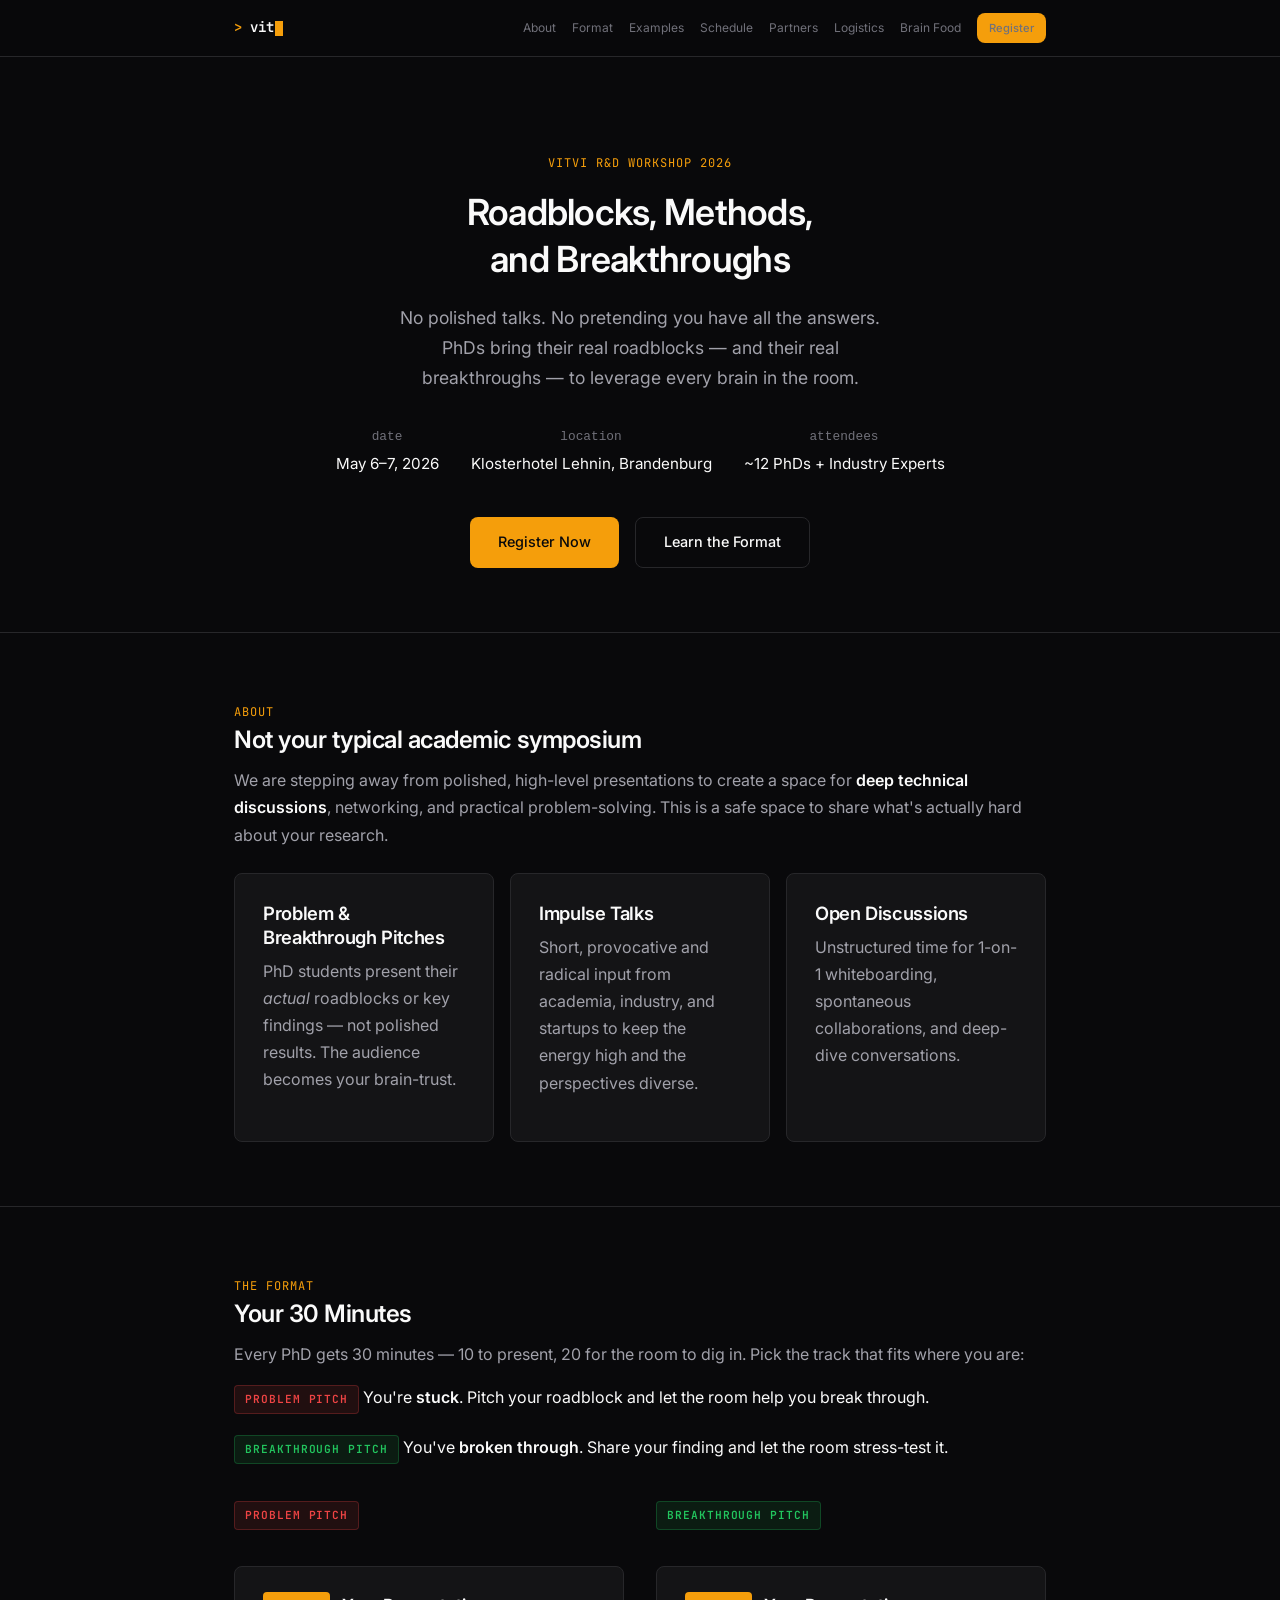
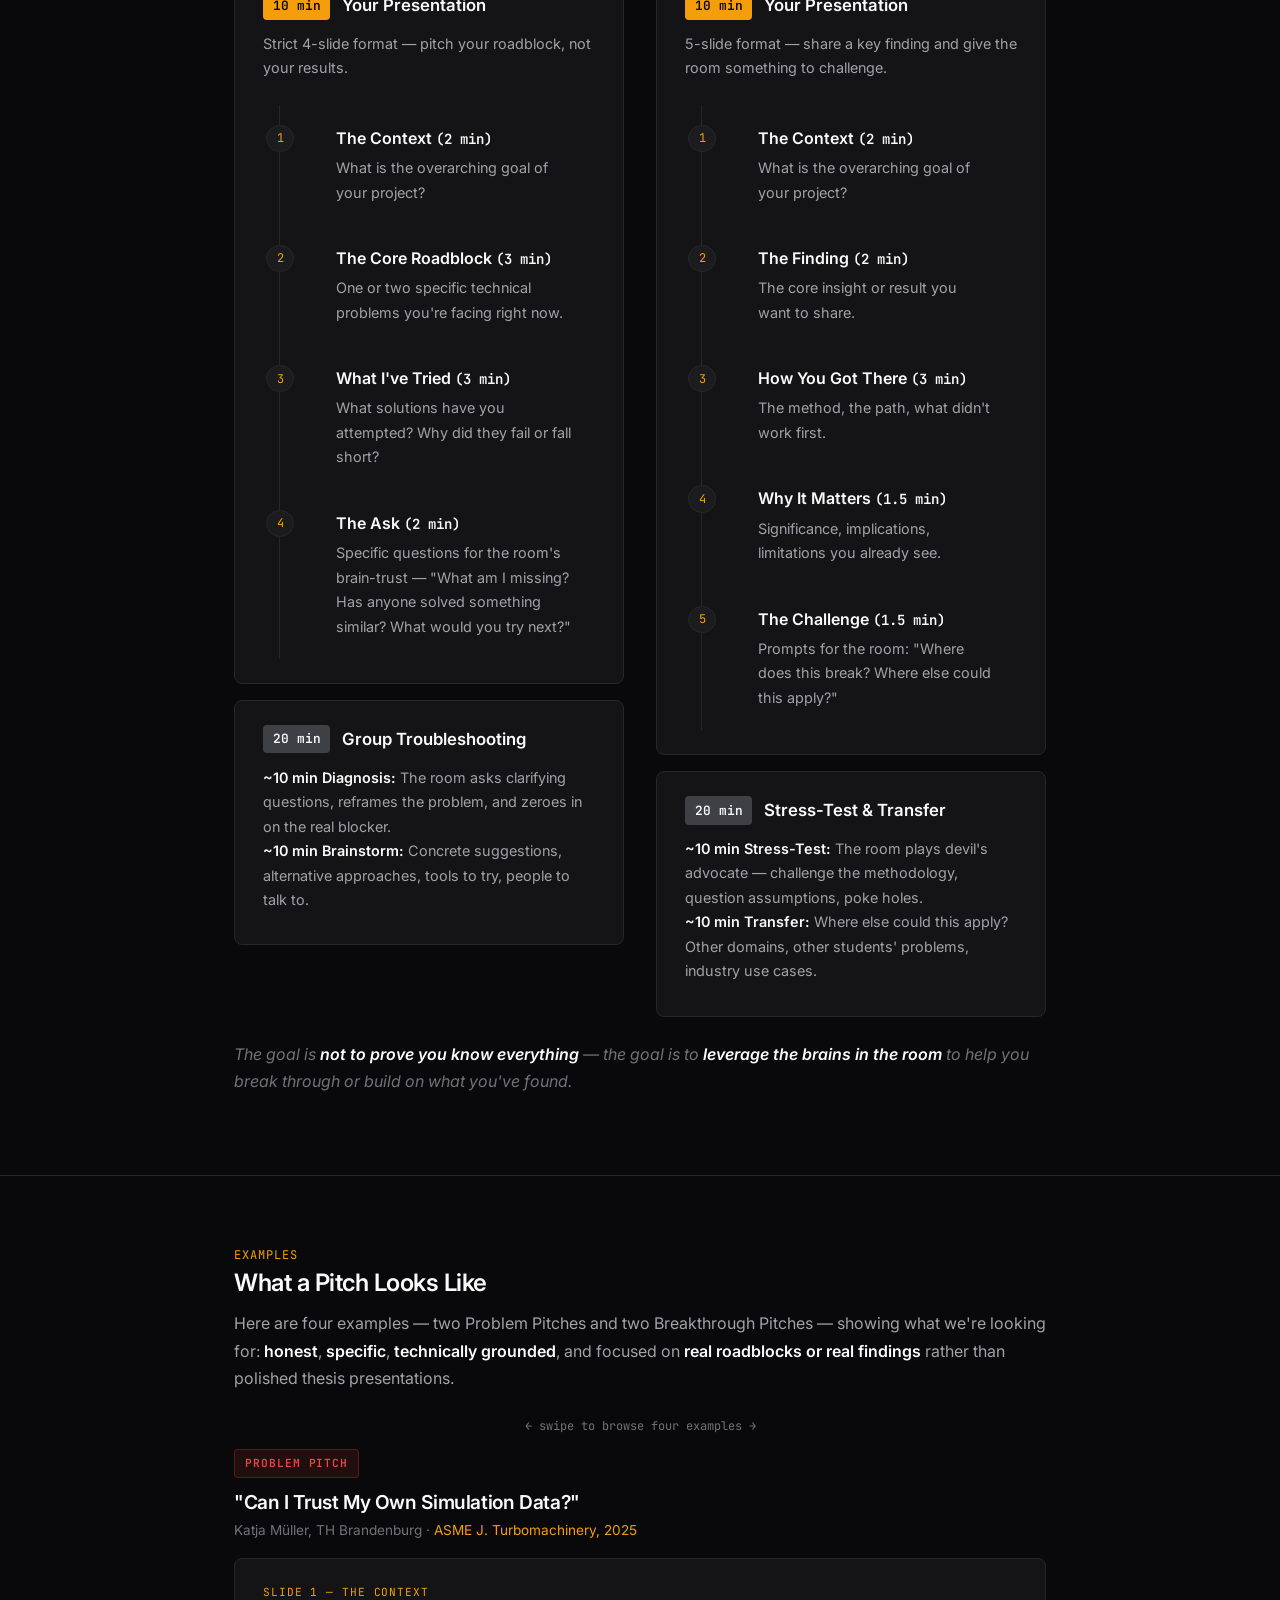
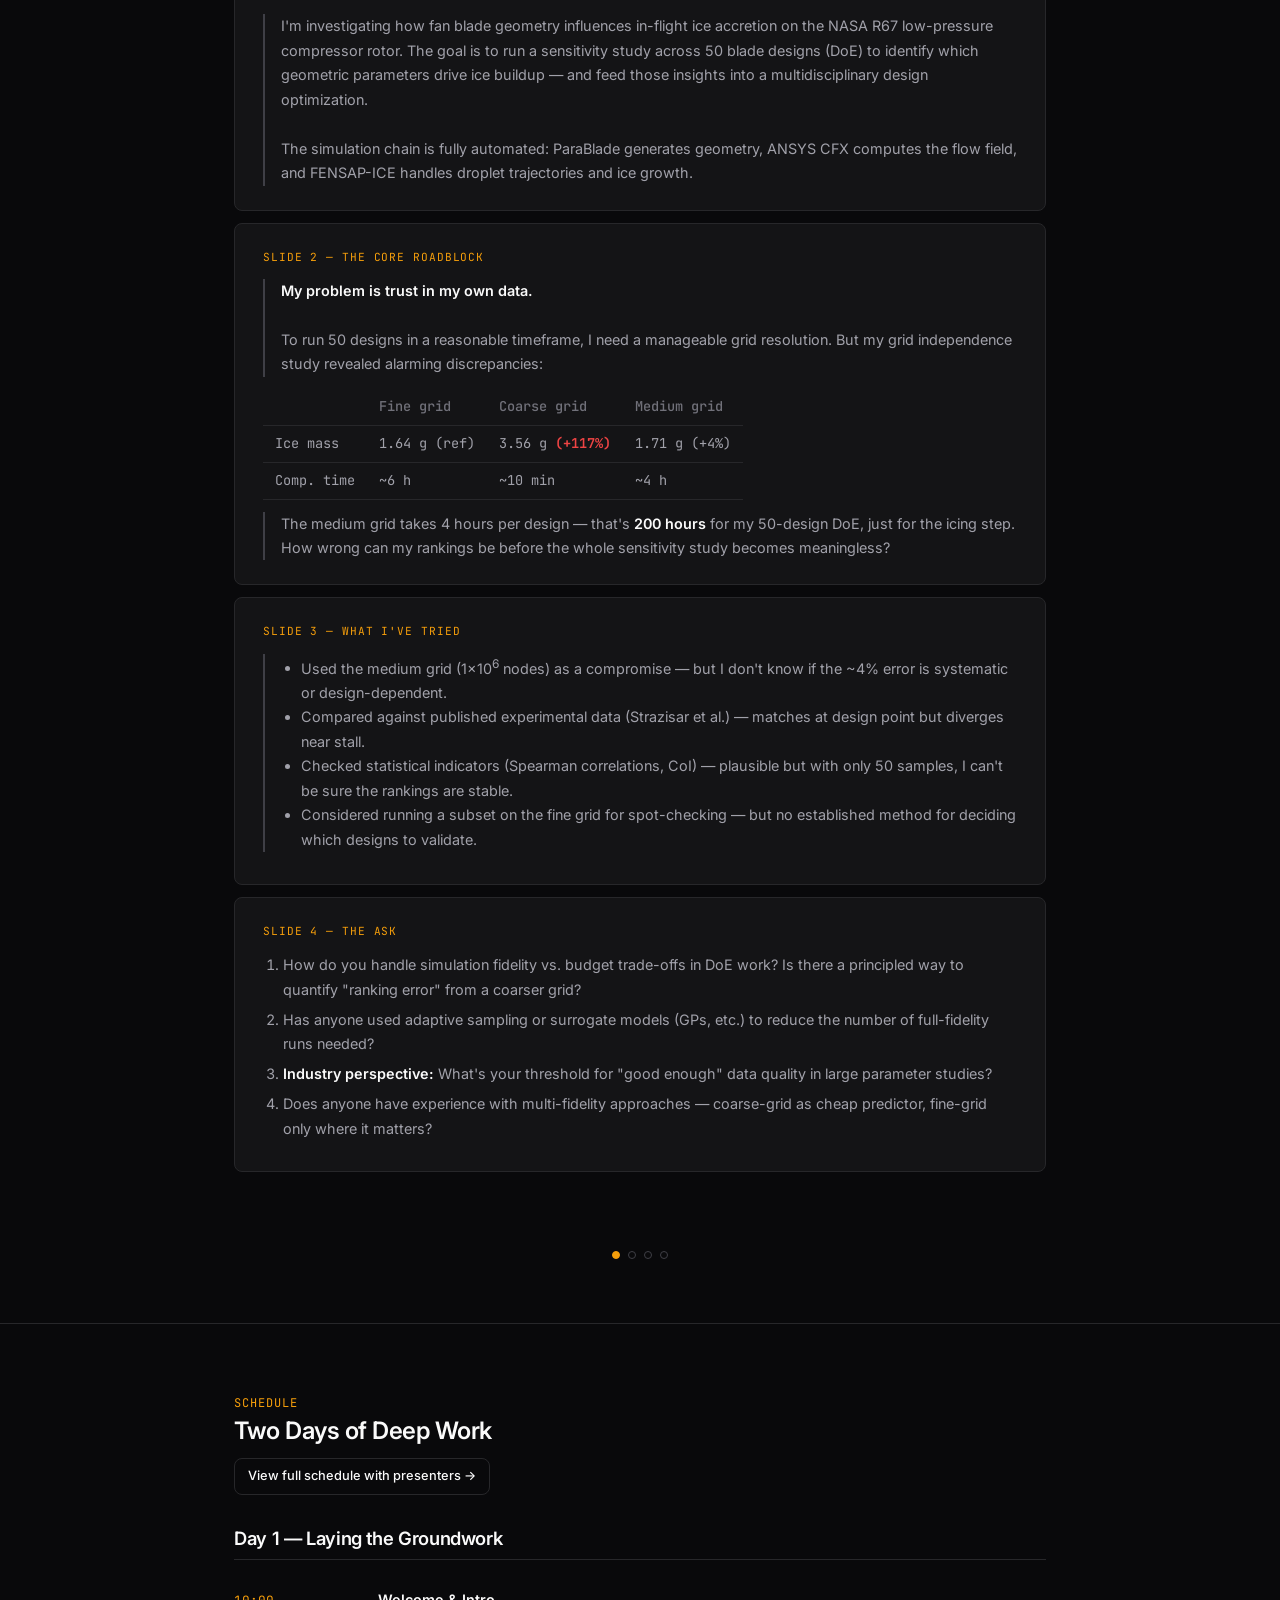
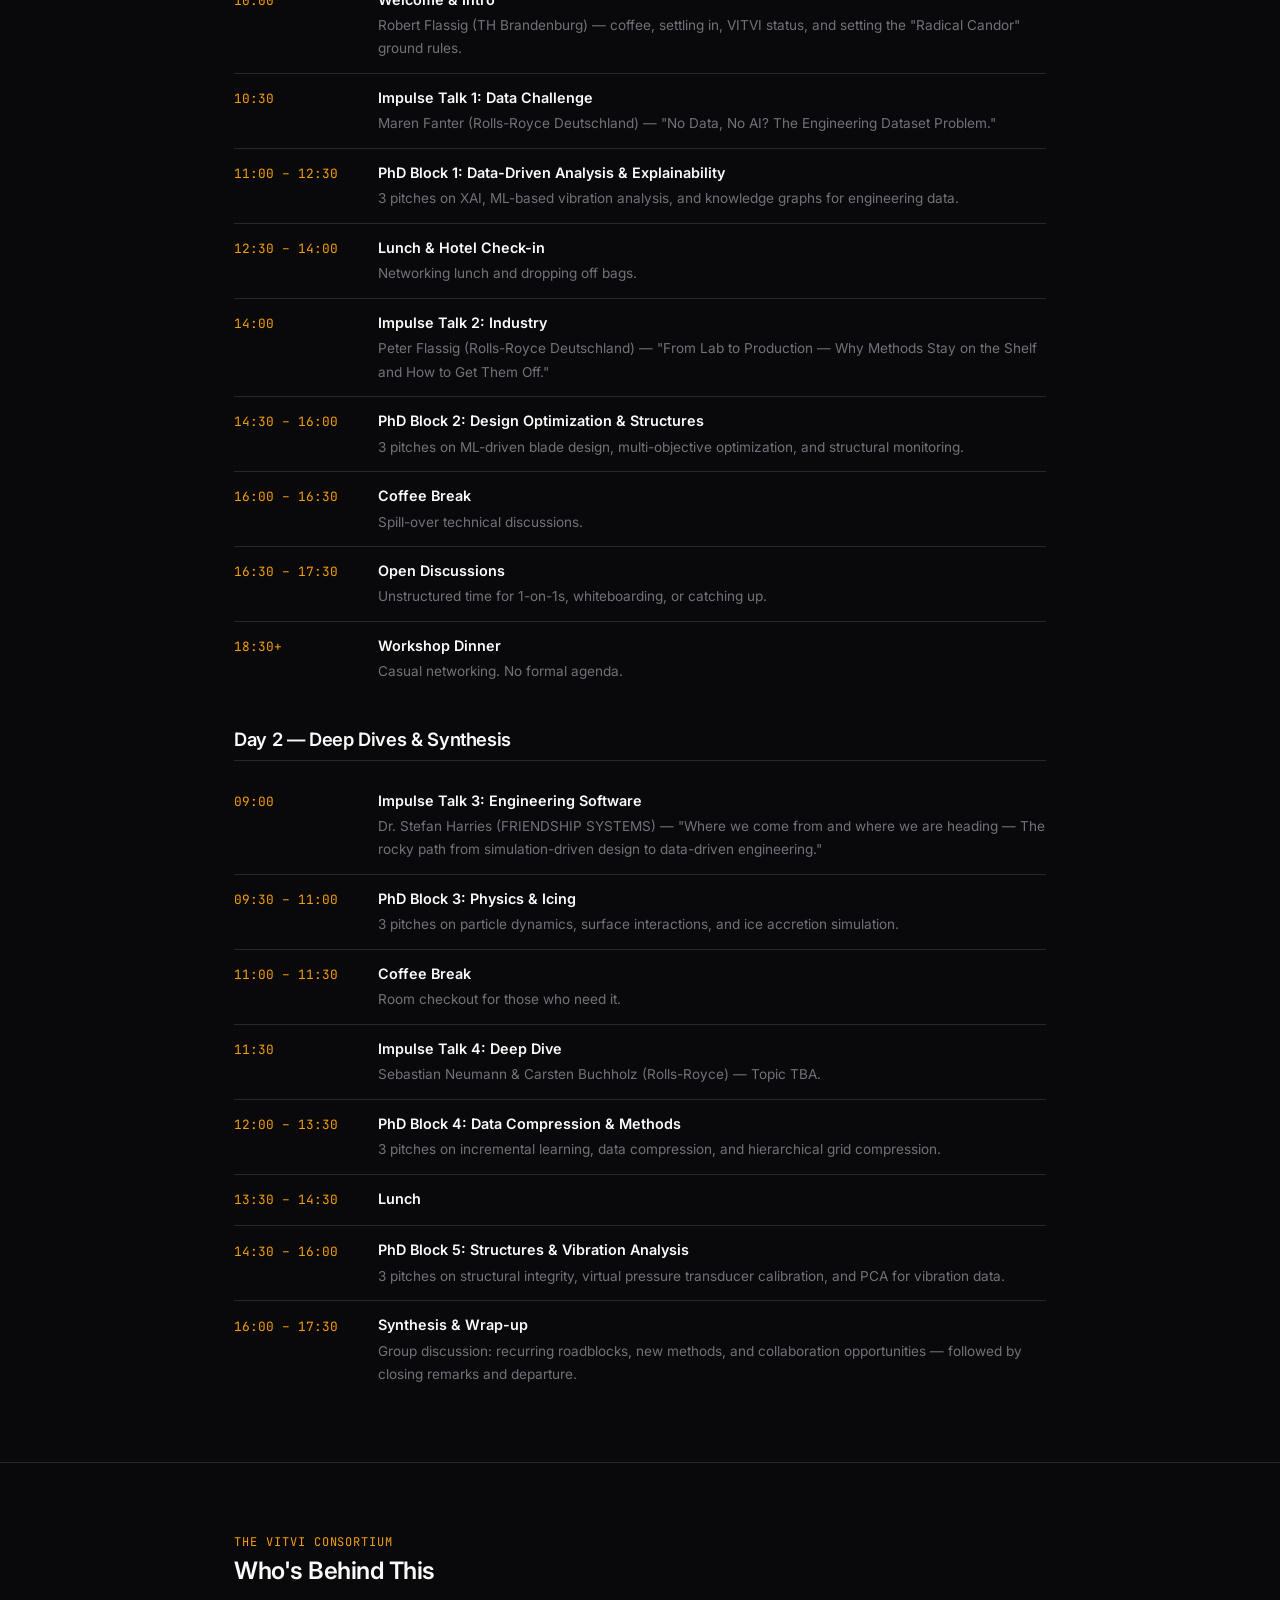
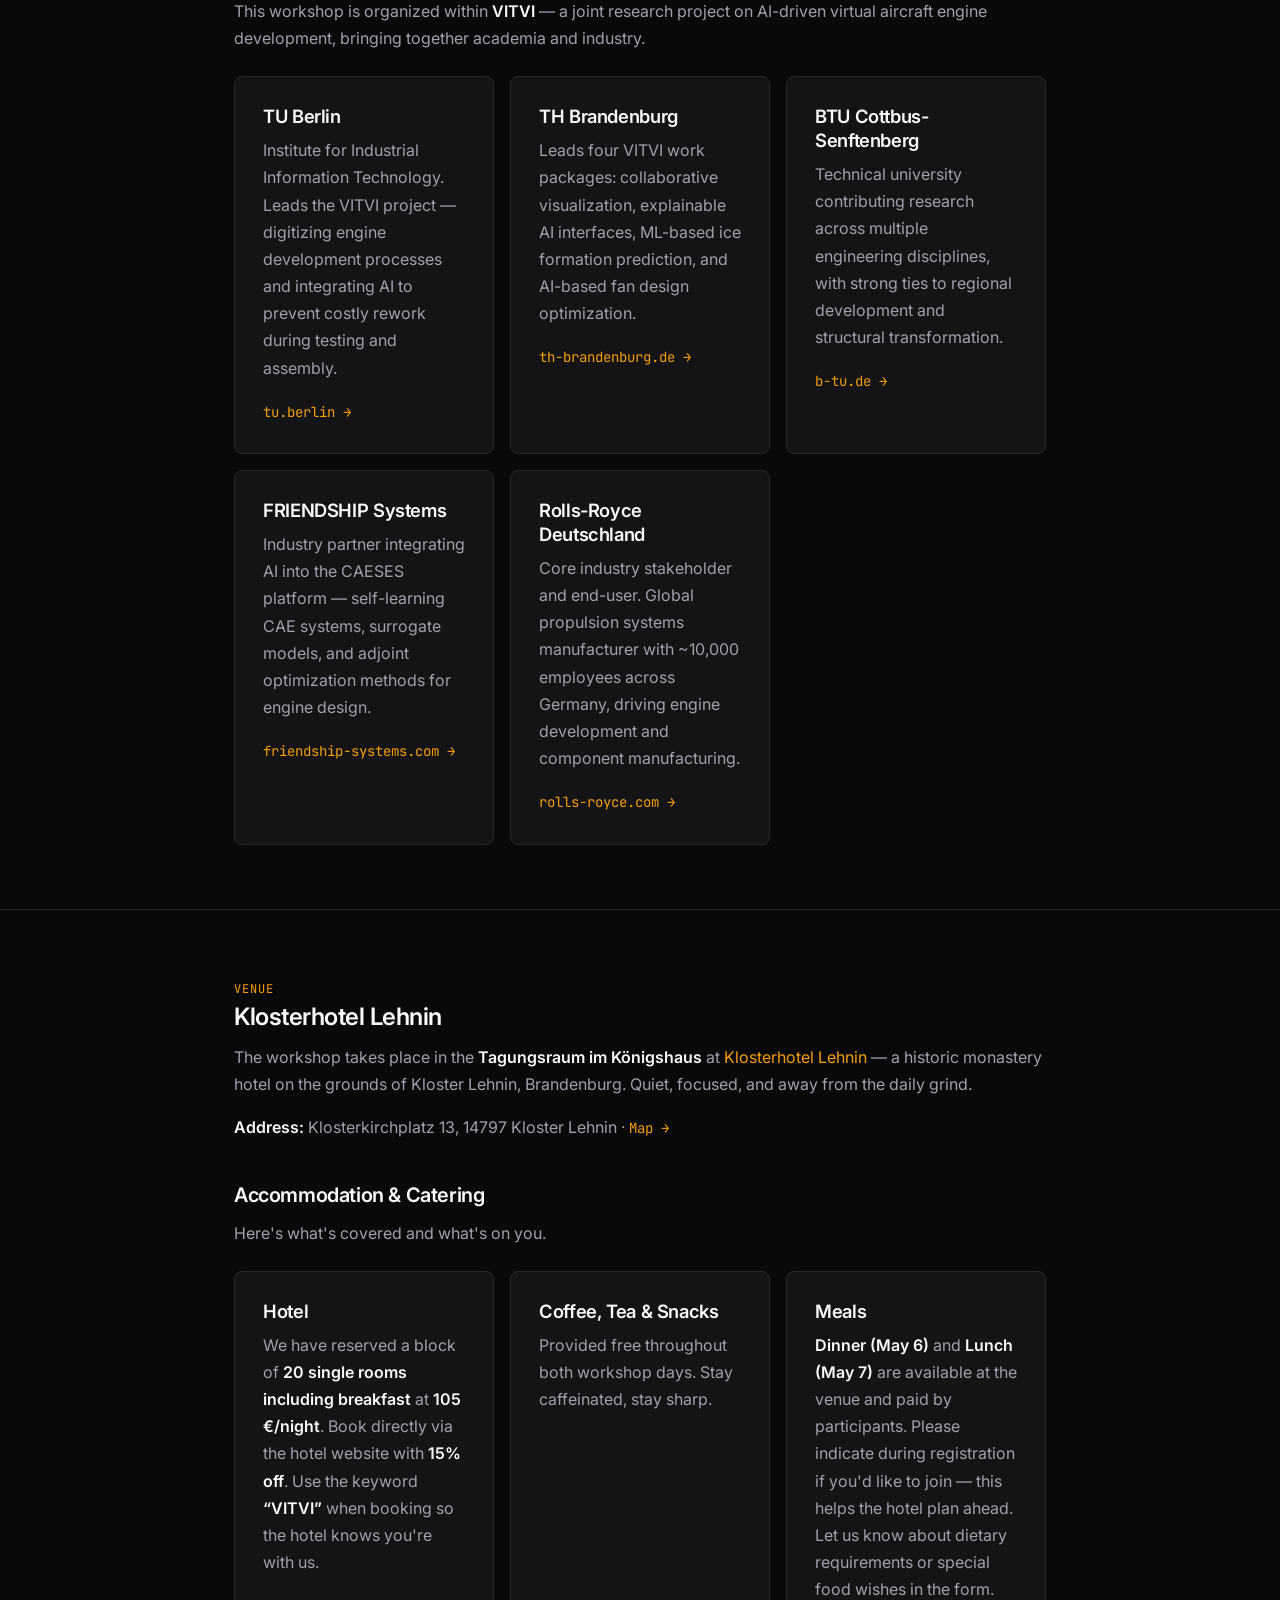
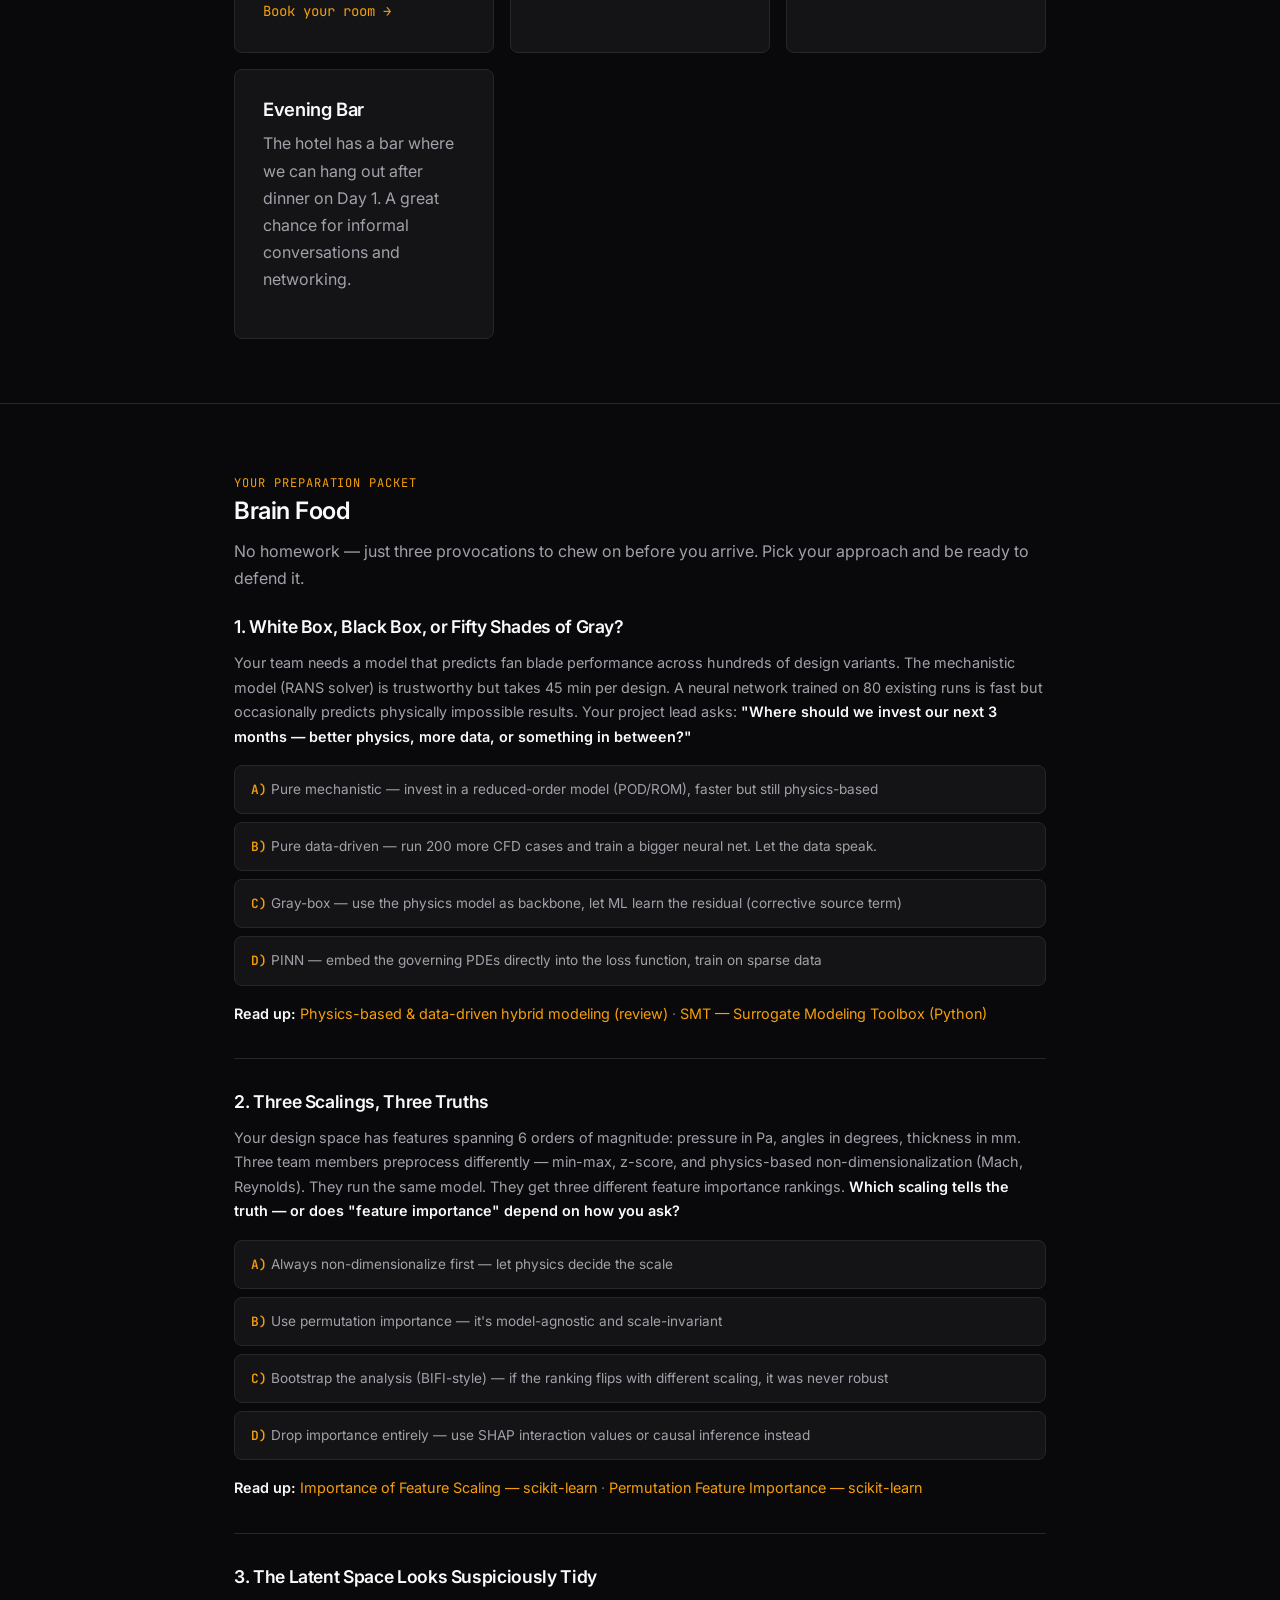
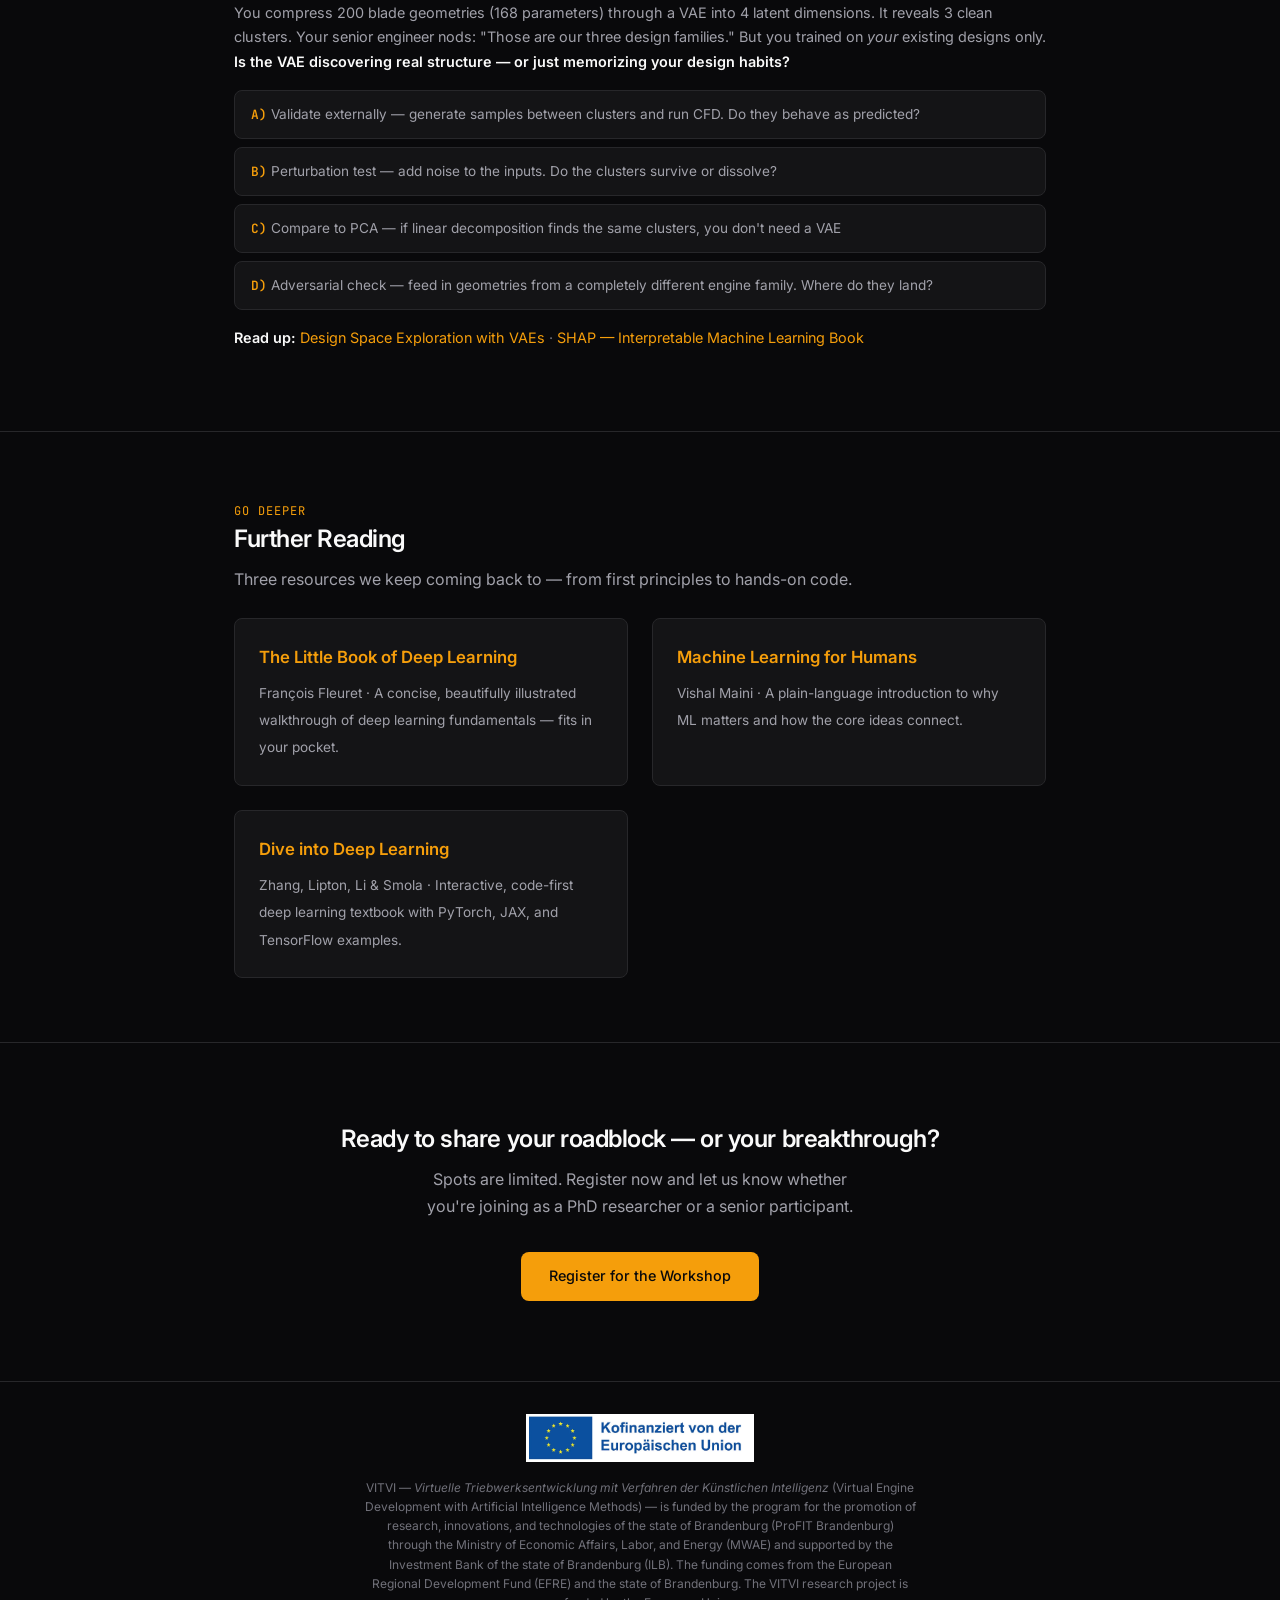
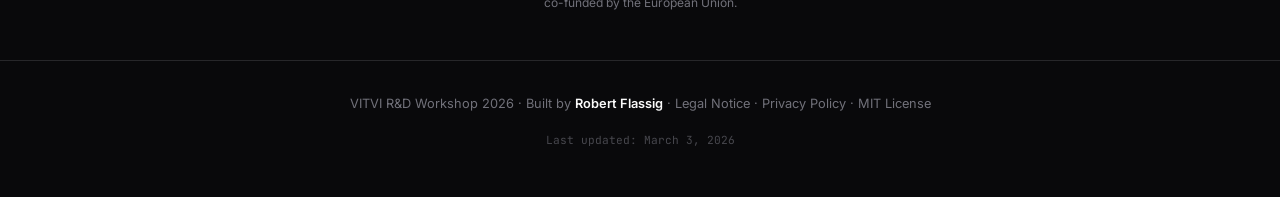
==== commit 53cabeee: "Revert sample breakthrough pitch link and remove the sample file Co-Authored-By: Claude Opus 4.7 <no" ====
--- a/website/index.html
+++ b/website/index.html
@@ -97,8 +97,6 @@
       <li><a href="#track-problem" class="track-badge track-badge--problem">Problem Pitch</a> You're <strong>stuck</strong>. Pitch your roadblock and let the room help you break through.</li>
       <li><a href="#track-breakthrough" class="track-badge track-badge--breakthrough">Breakthrough Pitch</a> You've <strong>broken through</strong>. Share your finding and let the room stress-test it.</li>
     </ul>
-
-    <p style="margin-top:1.25rem;">See a concrete example: <a href="samples/breakthrough-pitch-sample.html">Sample Breakthrough Pitch — Orthogonal reparametrization of the NSS yield-curve model</a>.</p>
 
     <div class="format-dual-track">
 
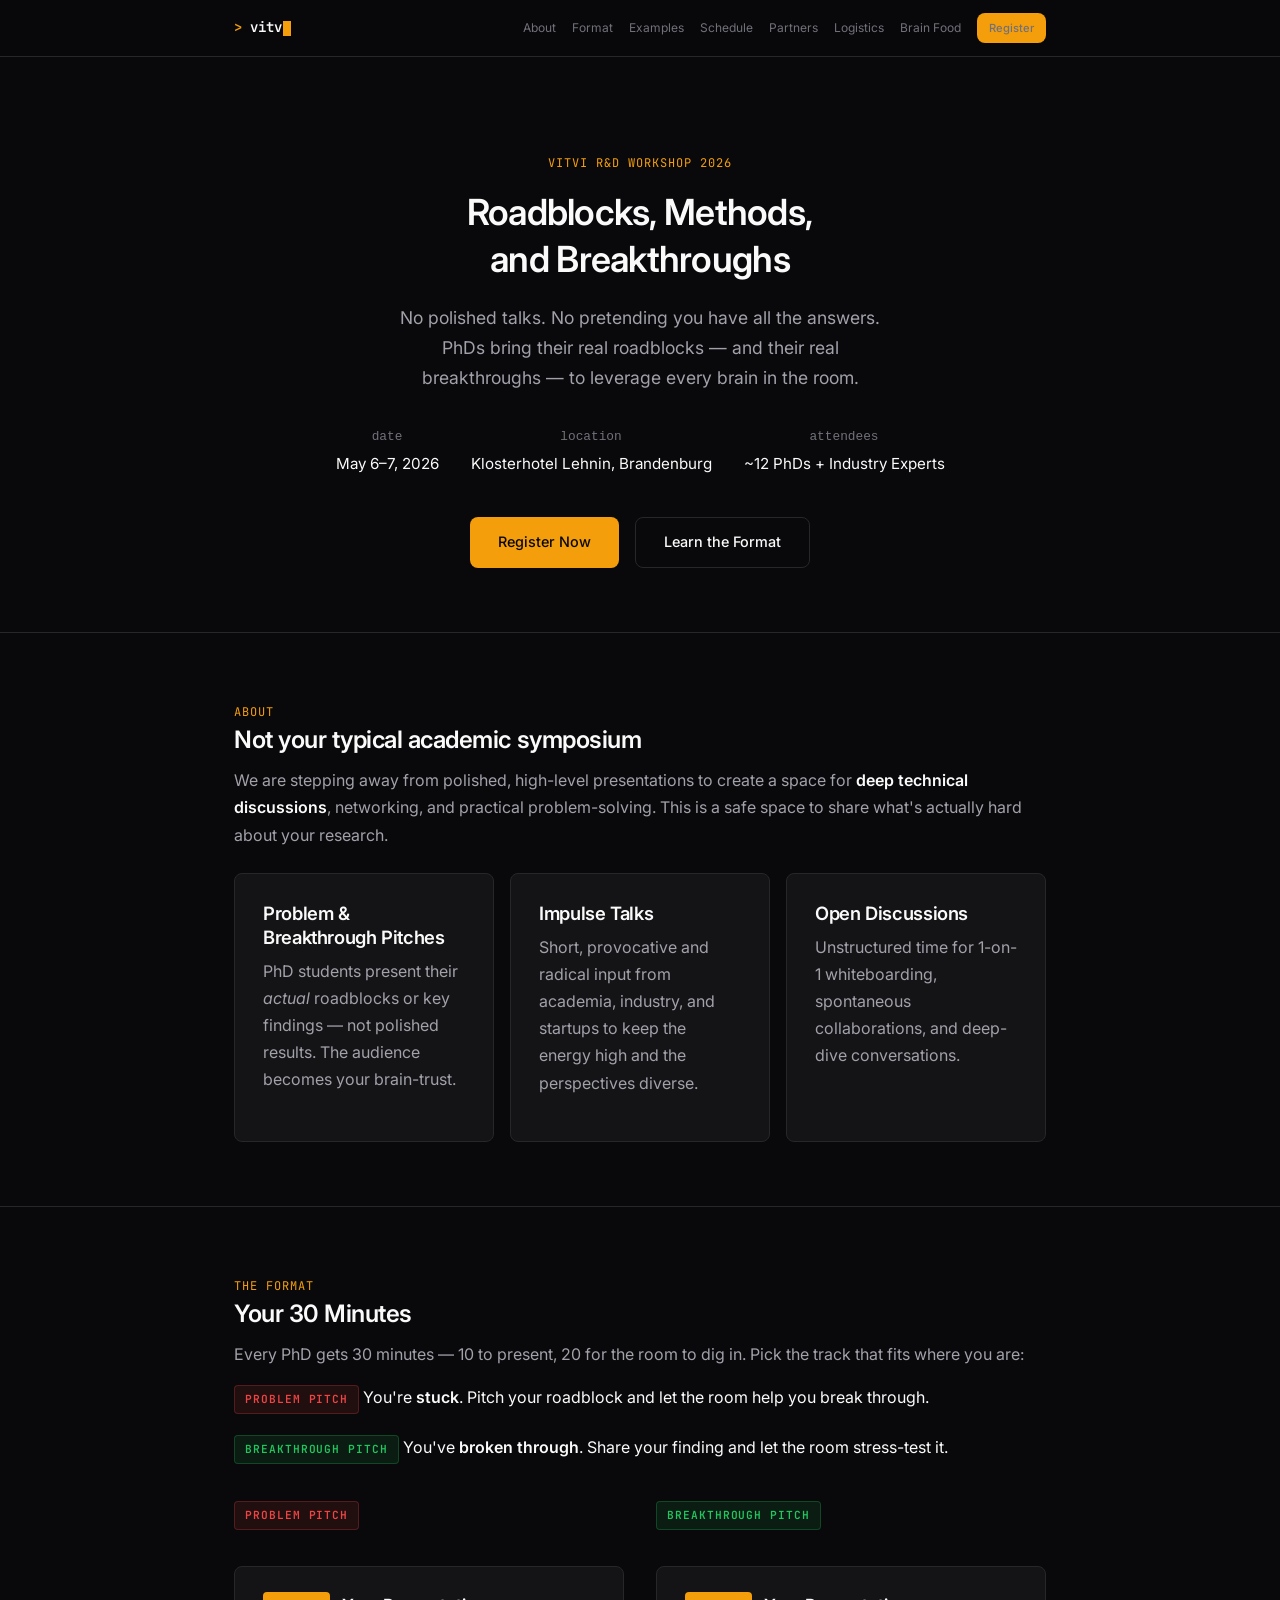
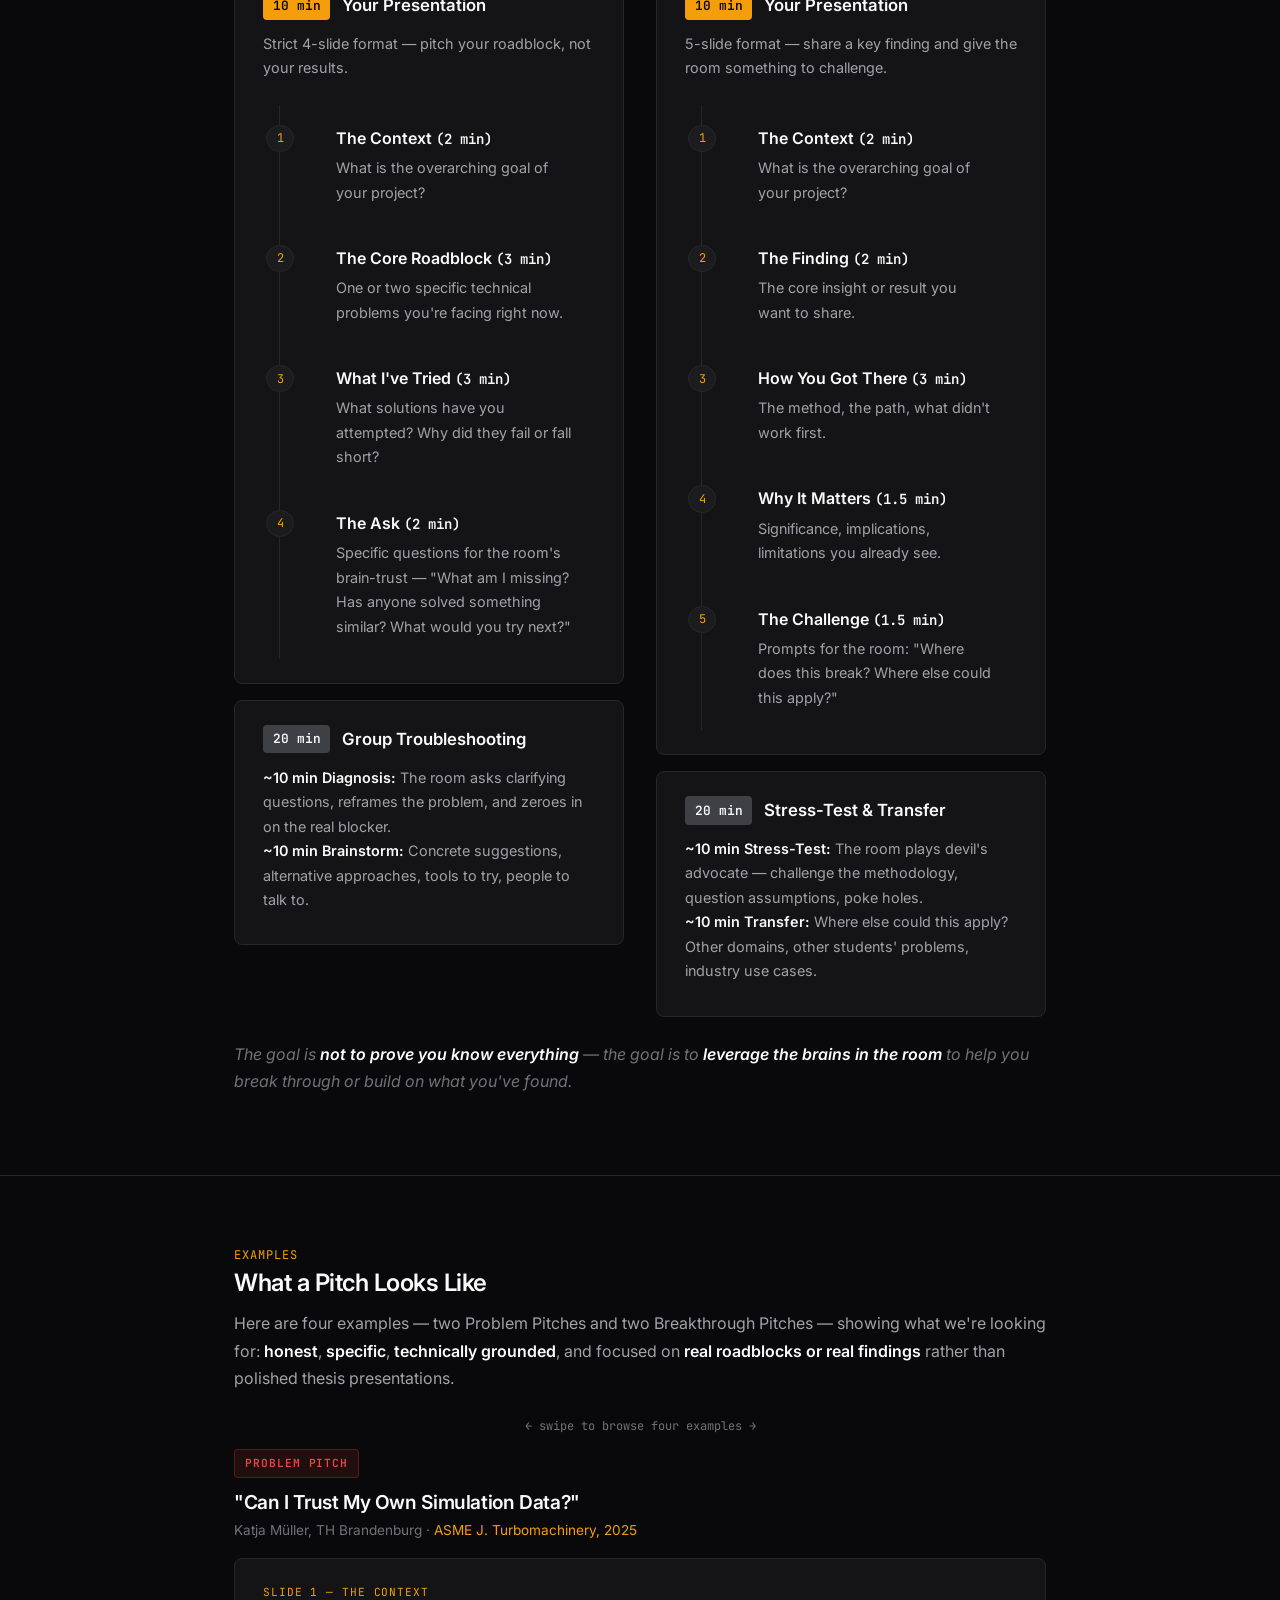
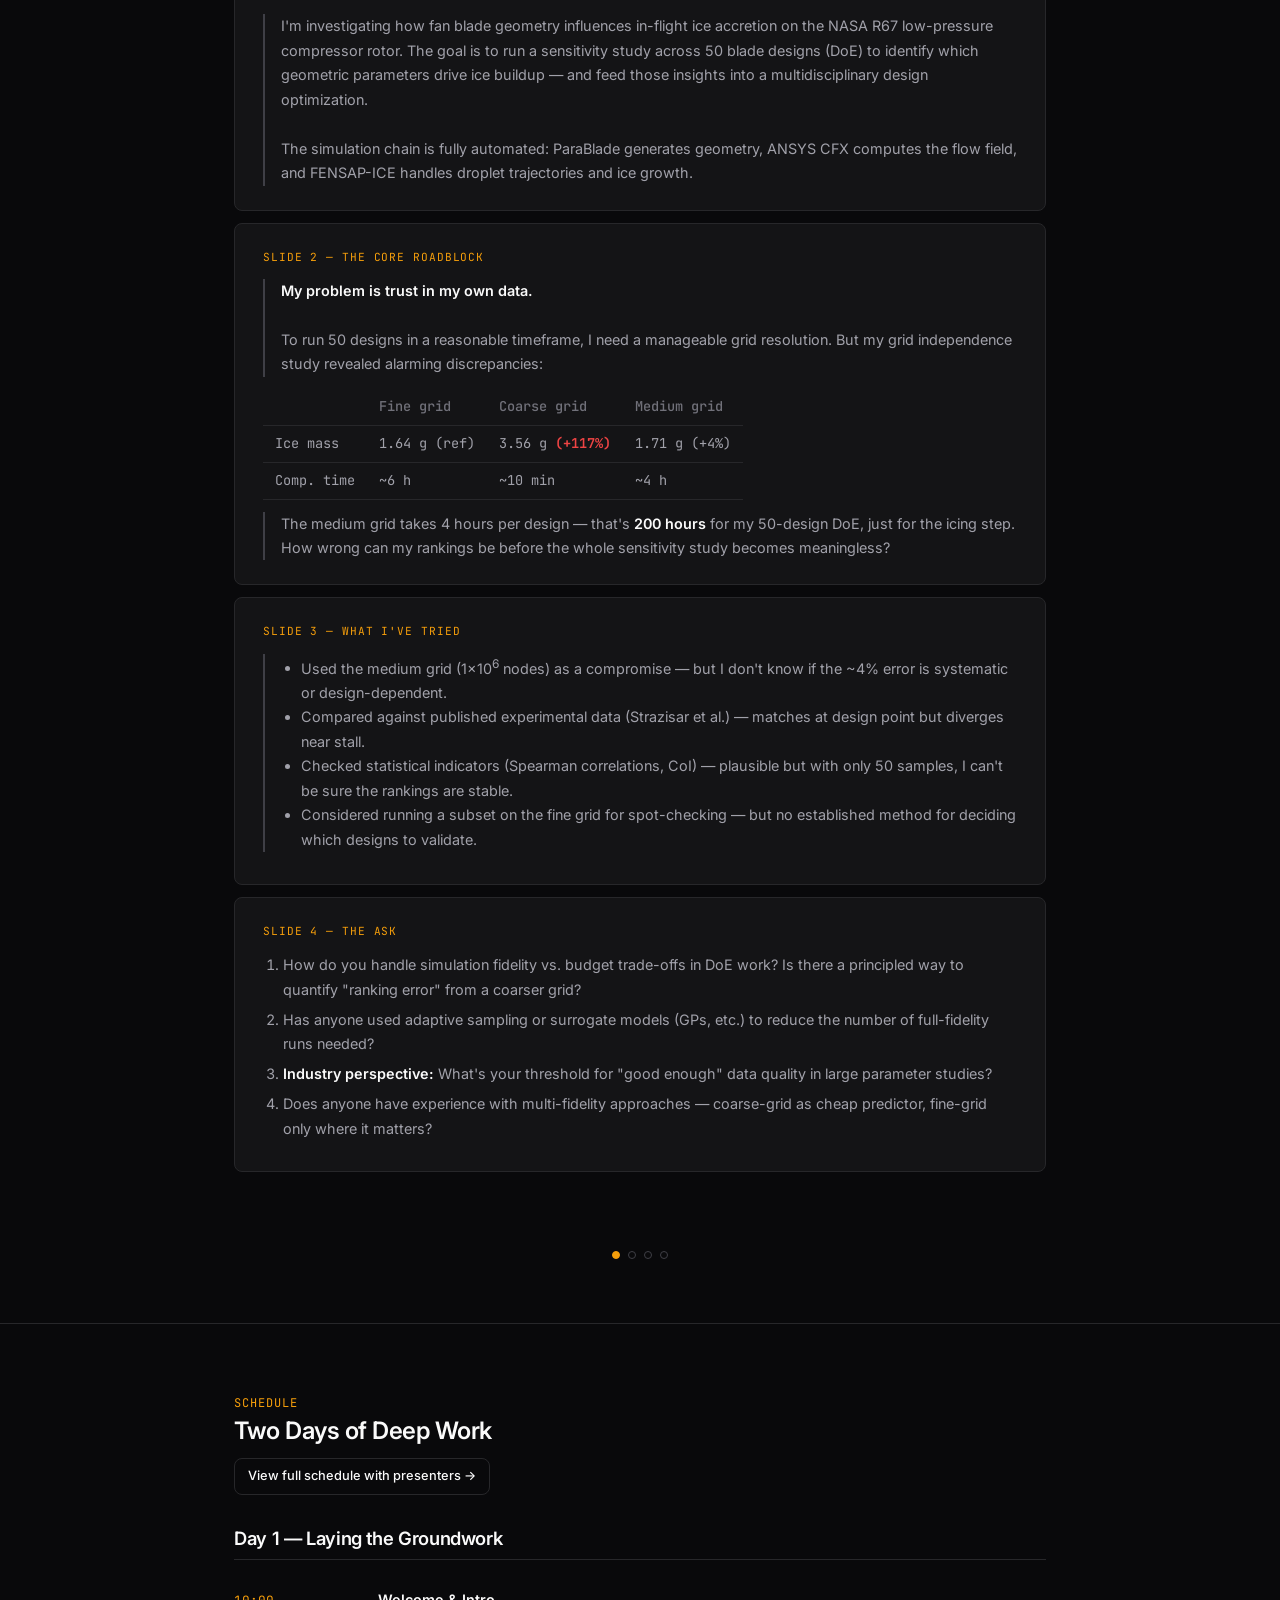
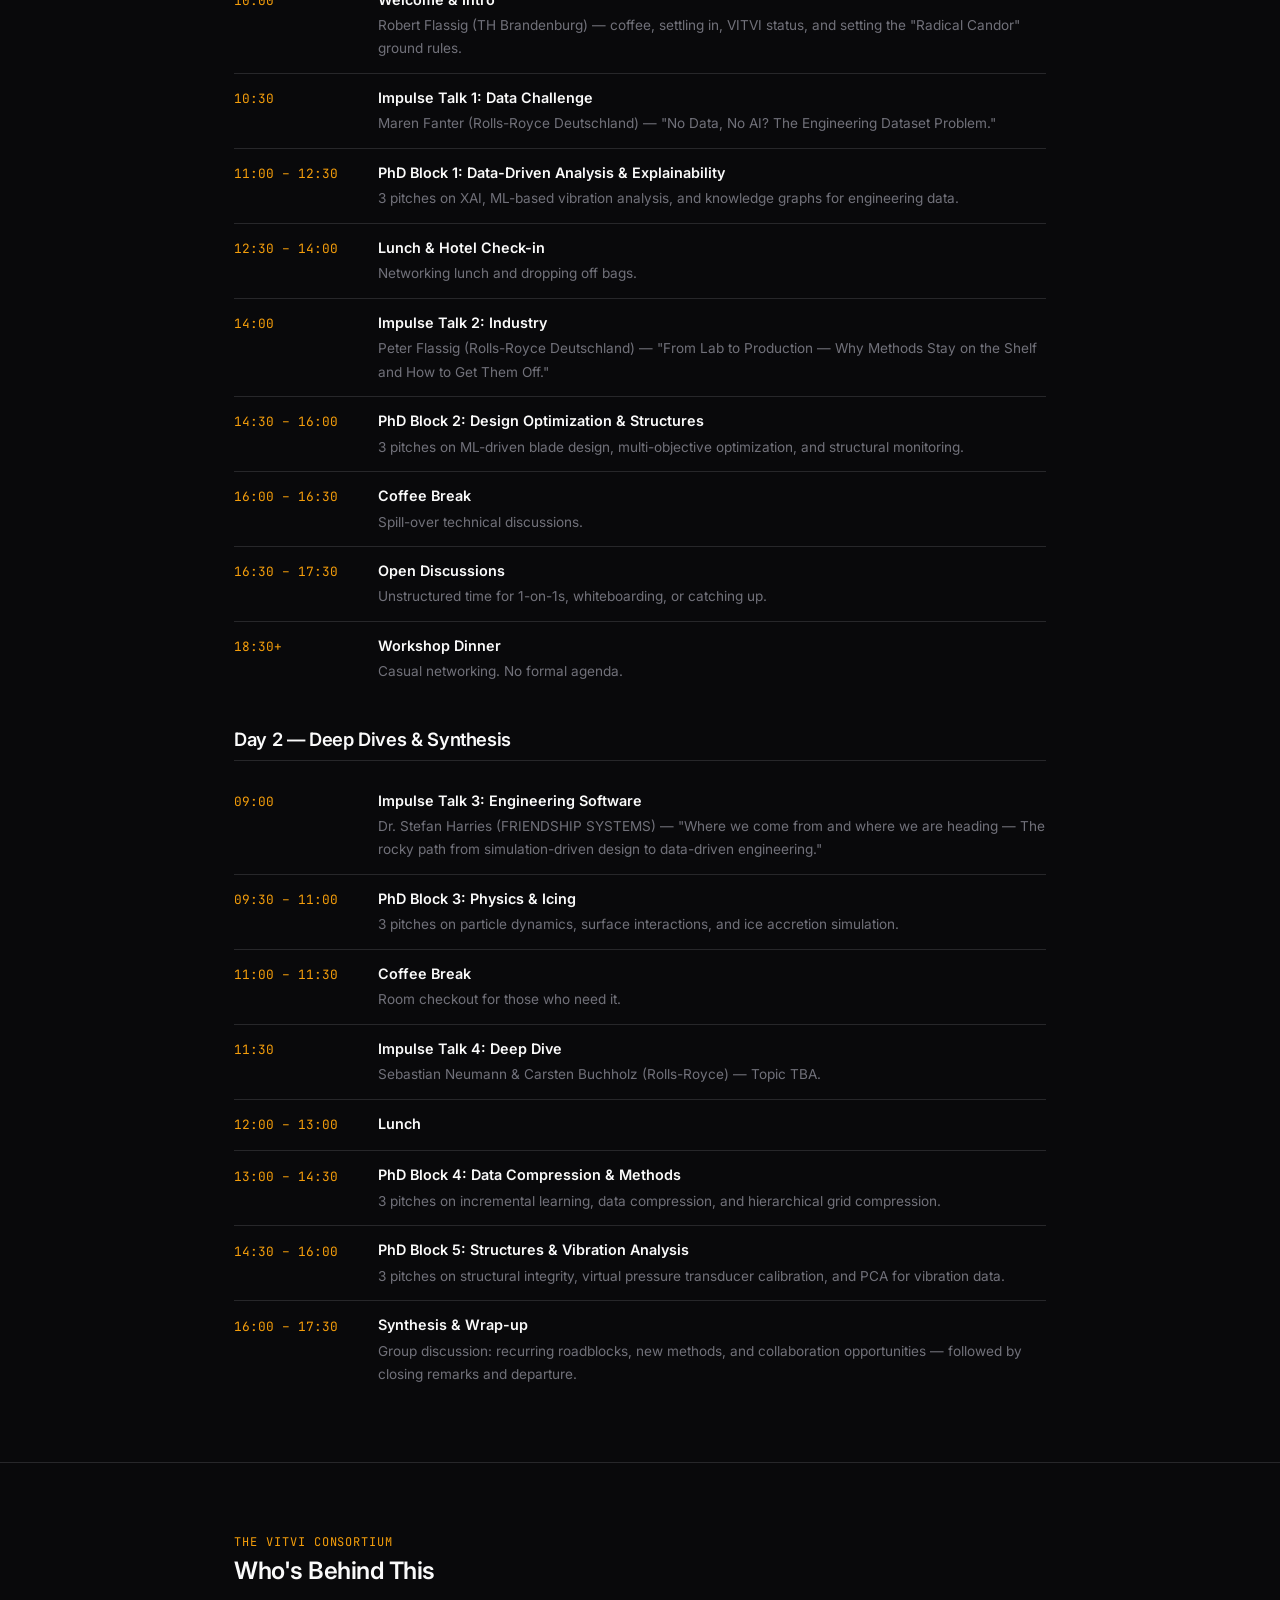
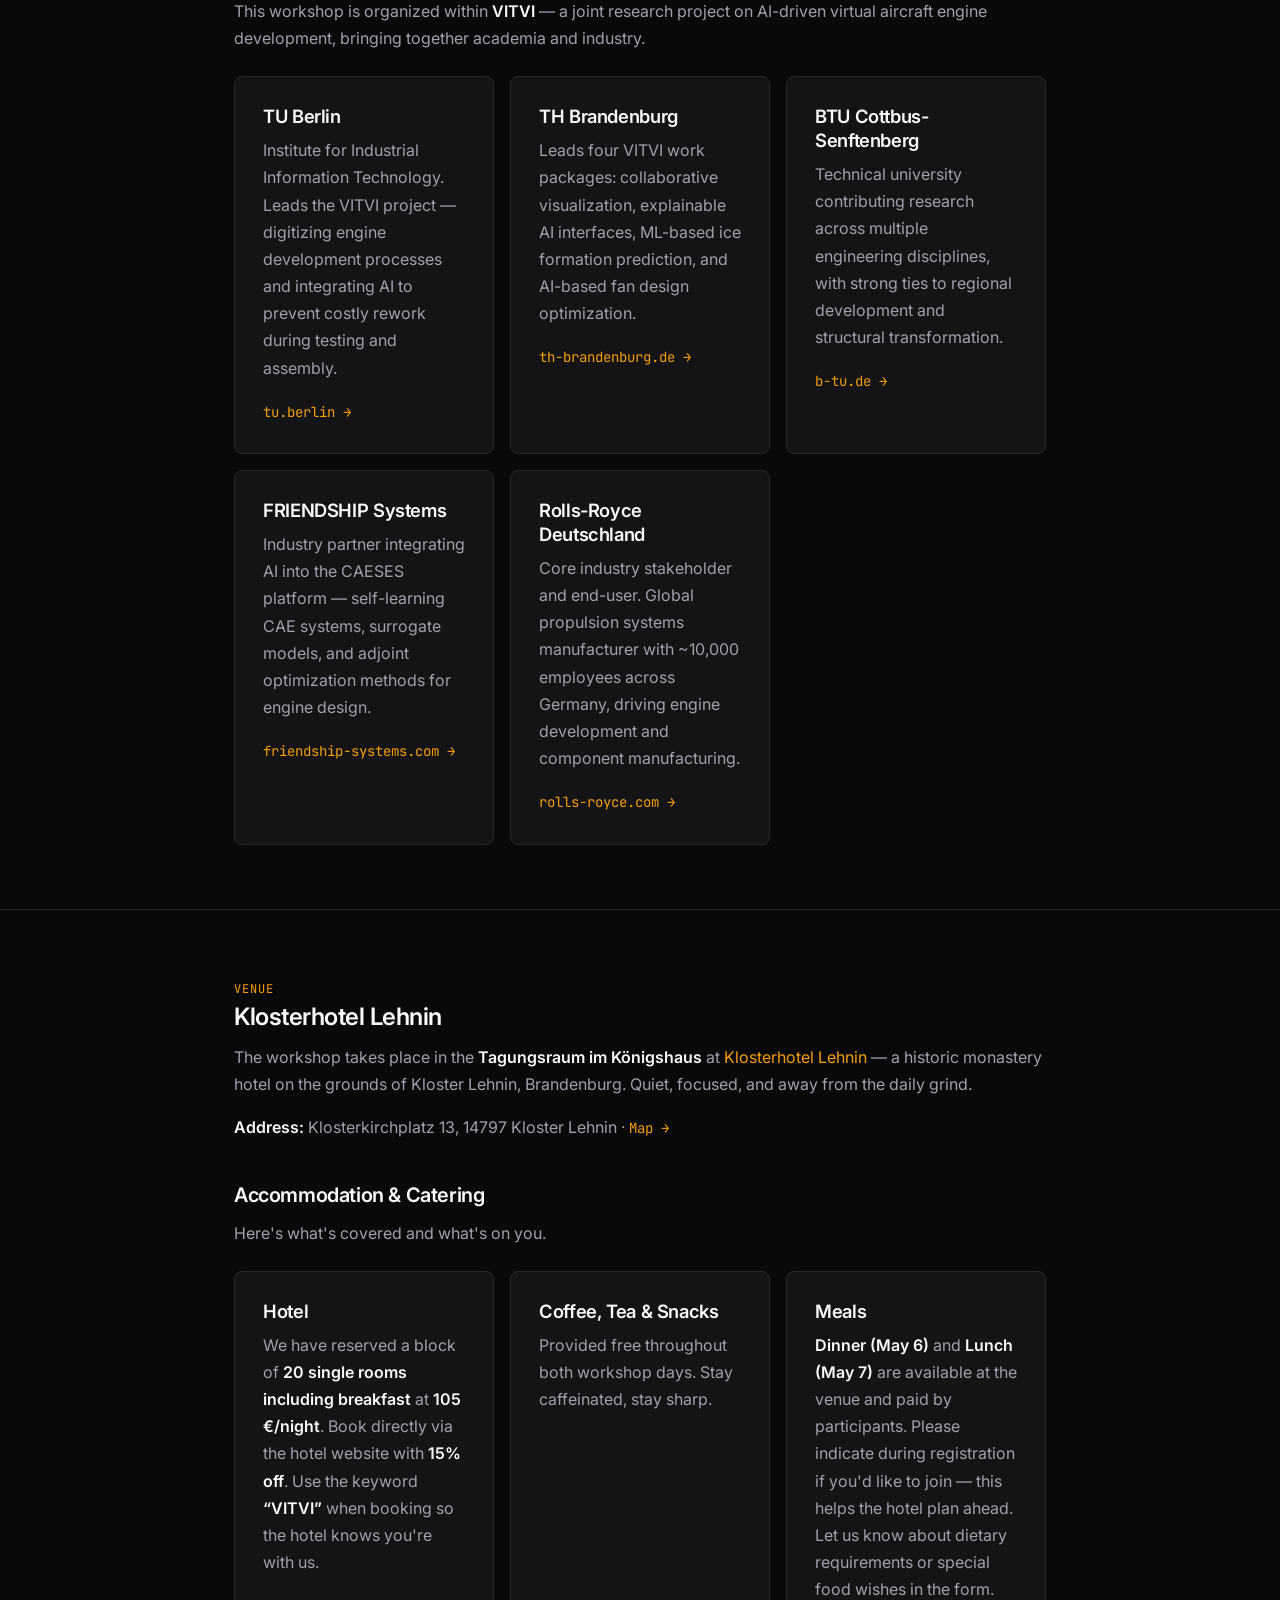
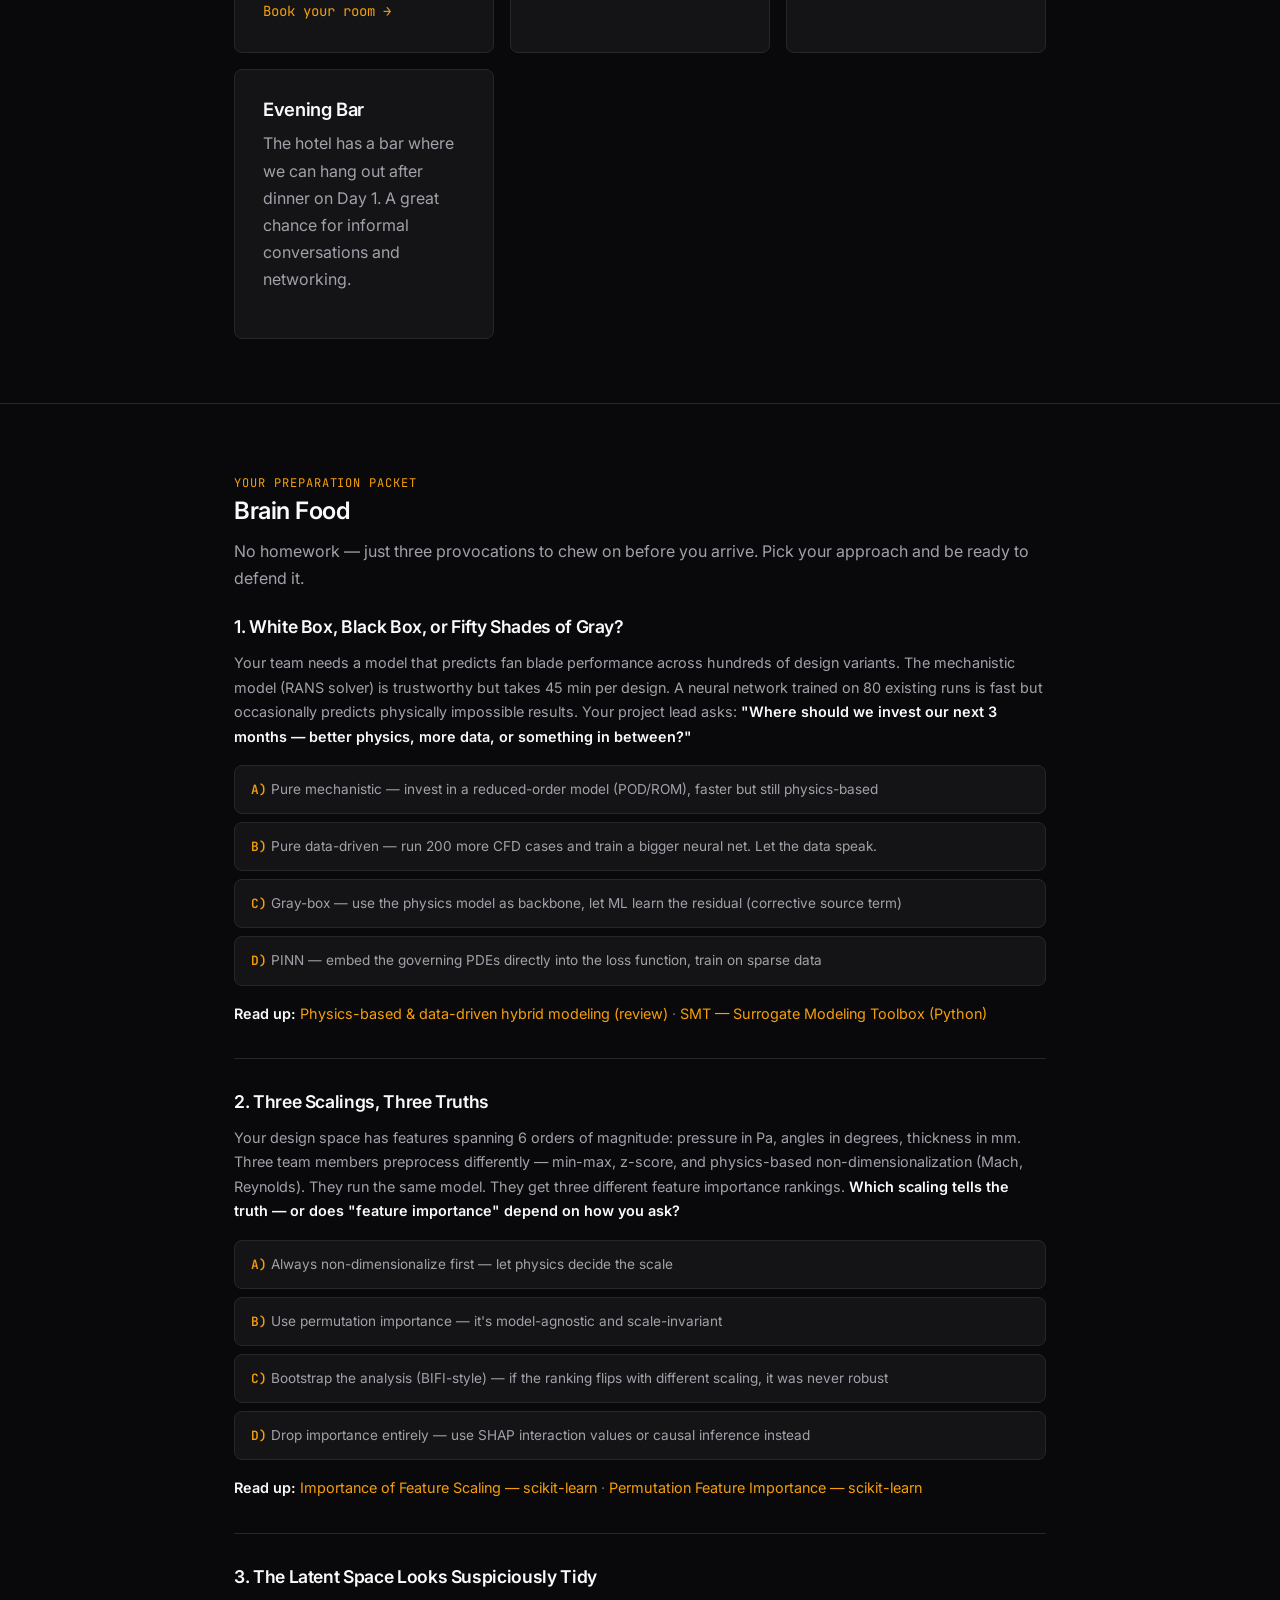
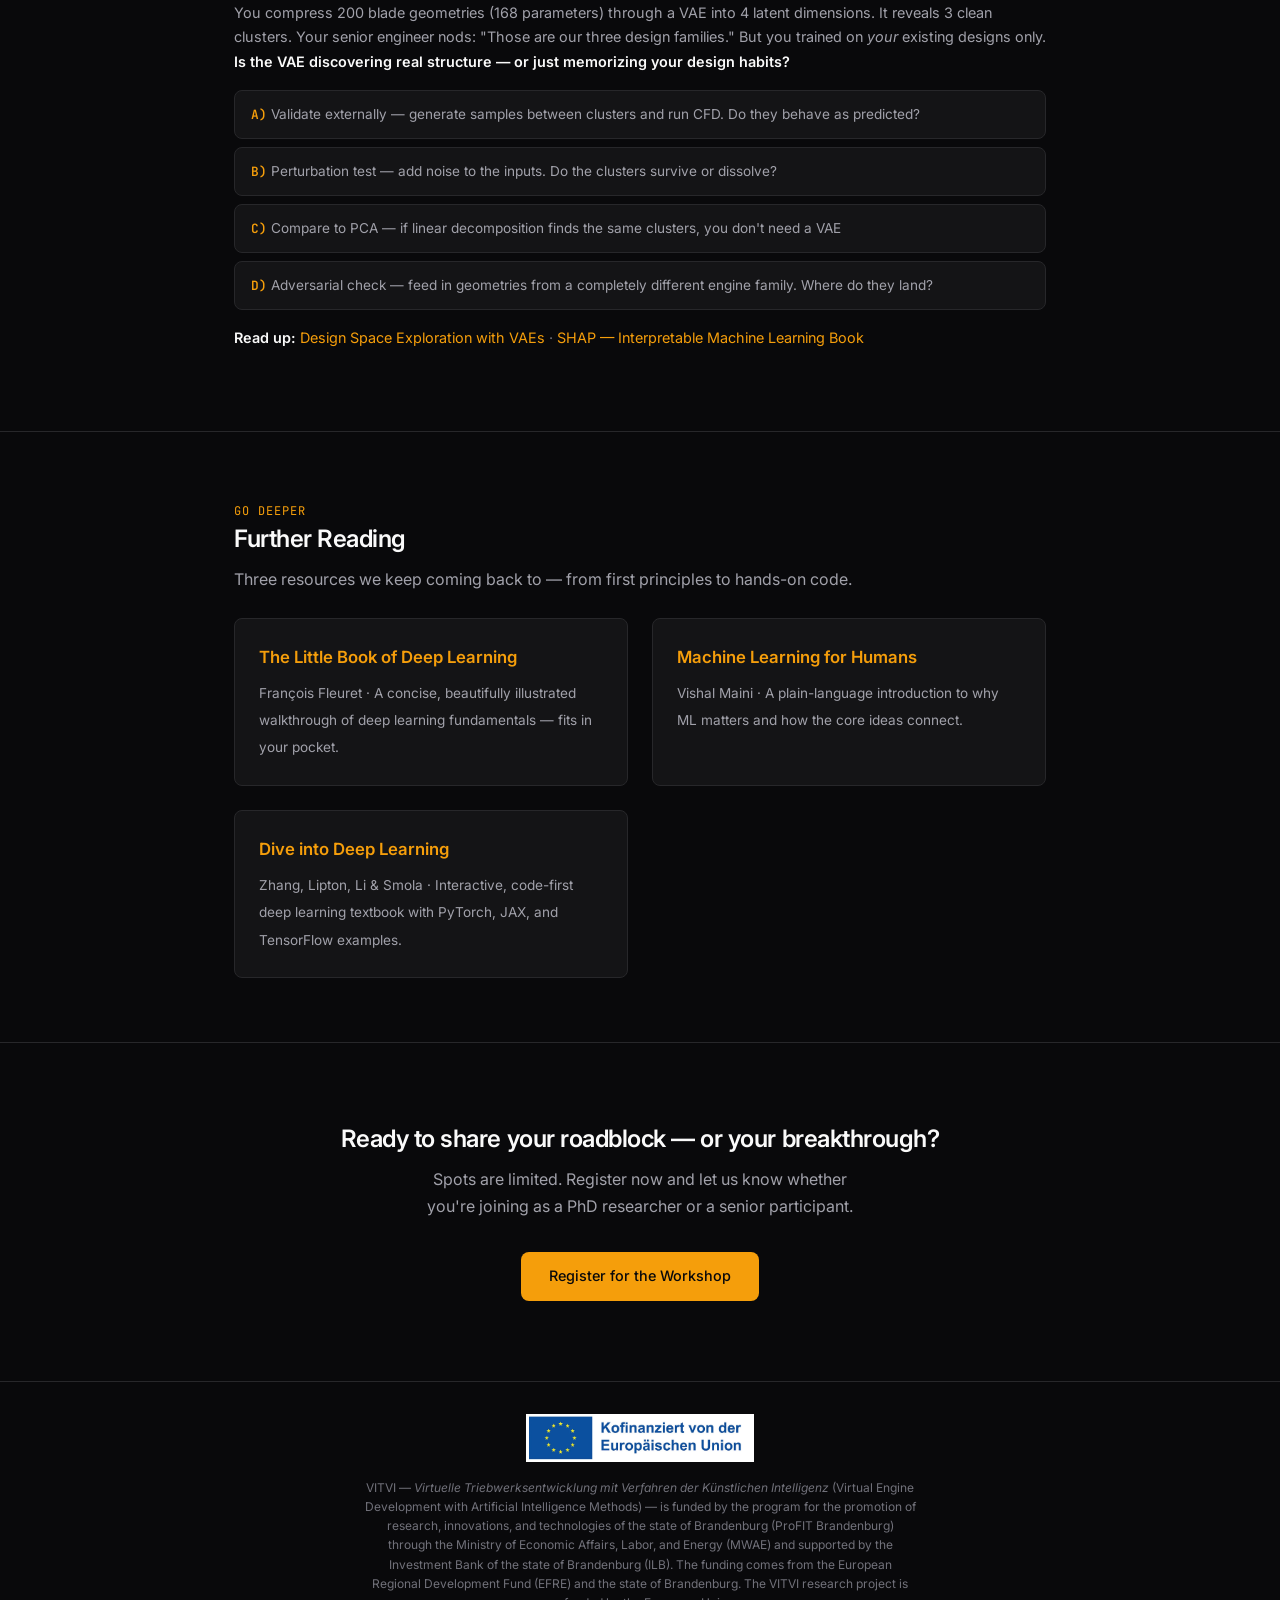
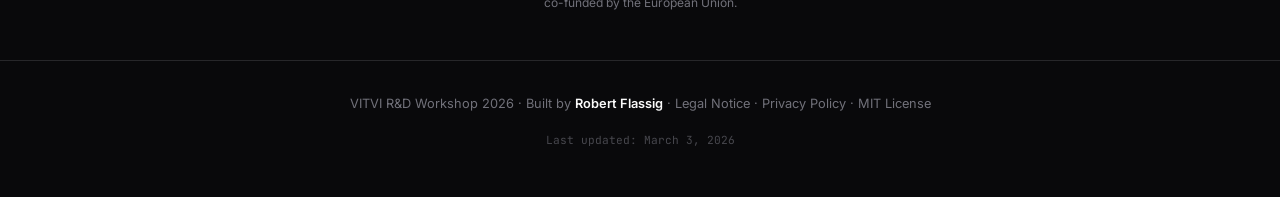
==== commit 91450499: "Swap PhD Block 4 and Lunch on Day 2 (Lunch 12:00–13:00, Block 4 13:00–14:30) Co-Authored-By: Claude " ====
--- a/website/index.html
+++ b/website/index.html
@@ -550,16 +550,16 @@
         </div>
       </div>
       <div class="schedule-item">
-        <div class="schedule-time">12:00 – 13:30</div>
+        <div class="schedule-time">12:00 – 13:00</div>
+        <div class="schedule-content">
+          <strong>Lunch</strong>
+        </div>
+      </div>
+      <div class="schedule-item">
+        <div class="schedule-time">13:00 – 14:30</div>
         <div class="schedule-content">
           <strong>PhD Block 4: Data Compression &amp; Methods</strong>
           <p>3 pitches on incremental learning, data compression, and hierarchical grid compression.</p>
-        </div>
-      </div>
-      <div class="schedule-item">
-        <div class="schedule-time">13:30 – 14:30</div>
-        <div class="schedule-content">
-          <strong>Lunch</strong>
         </div>
       </div>
       <div class="schedule-item">
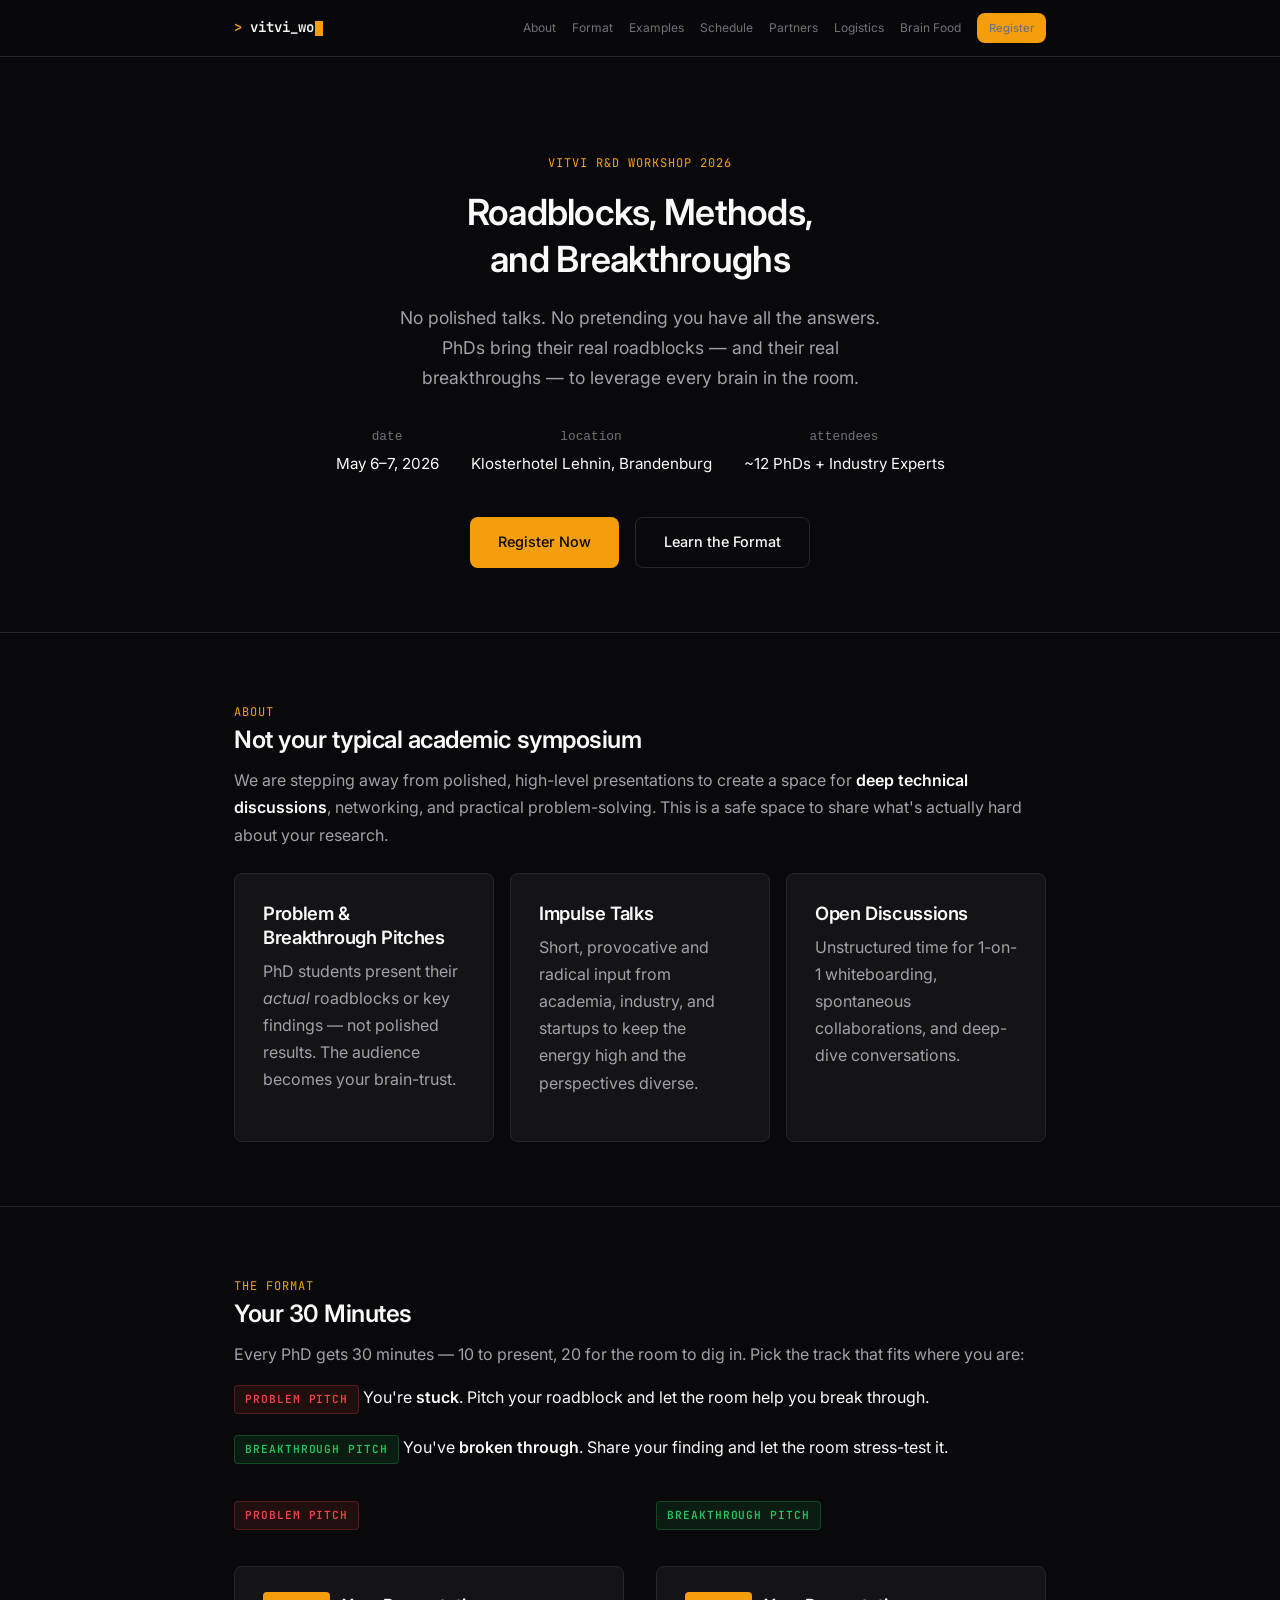
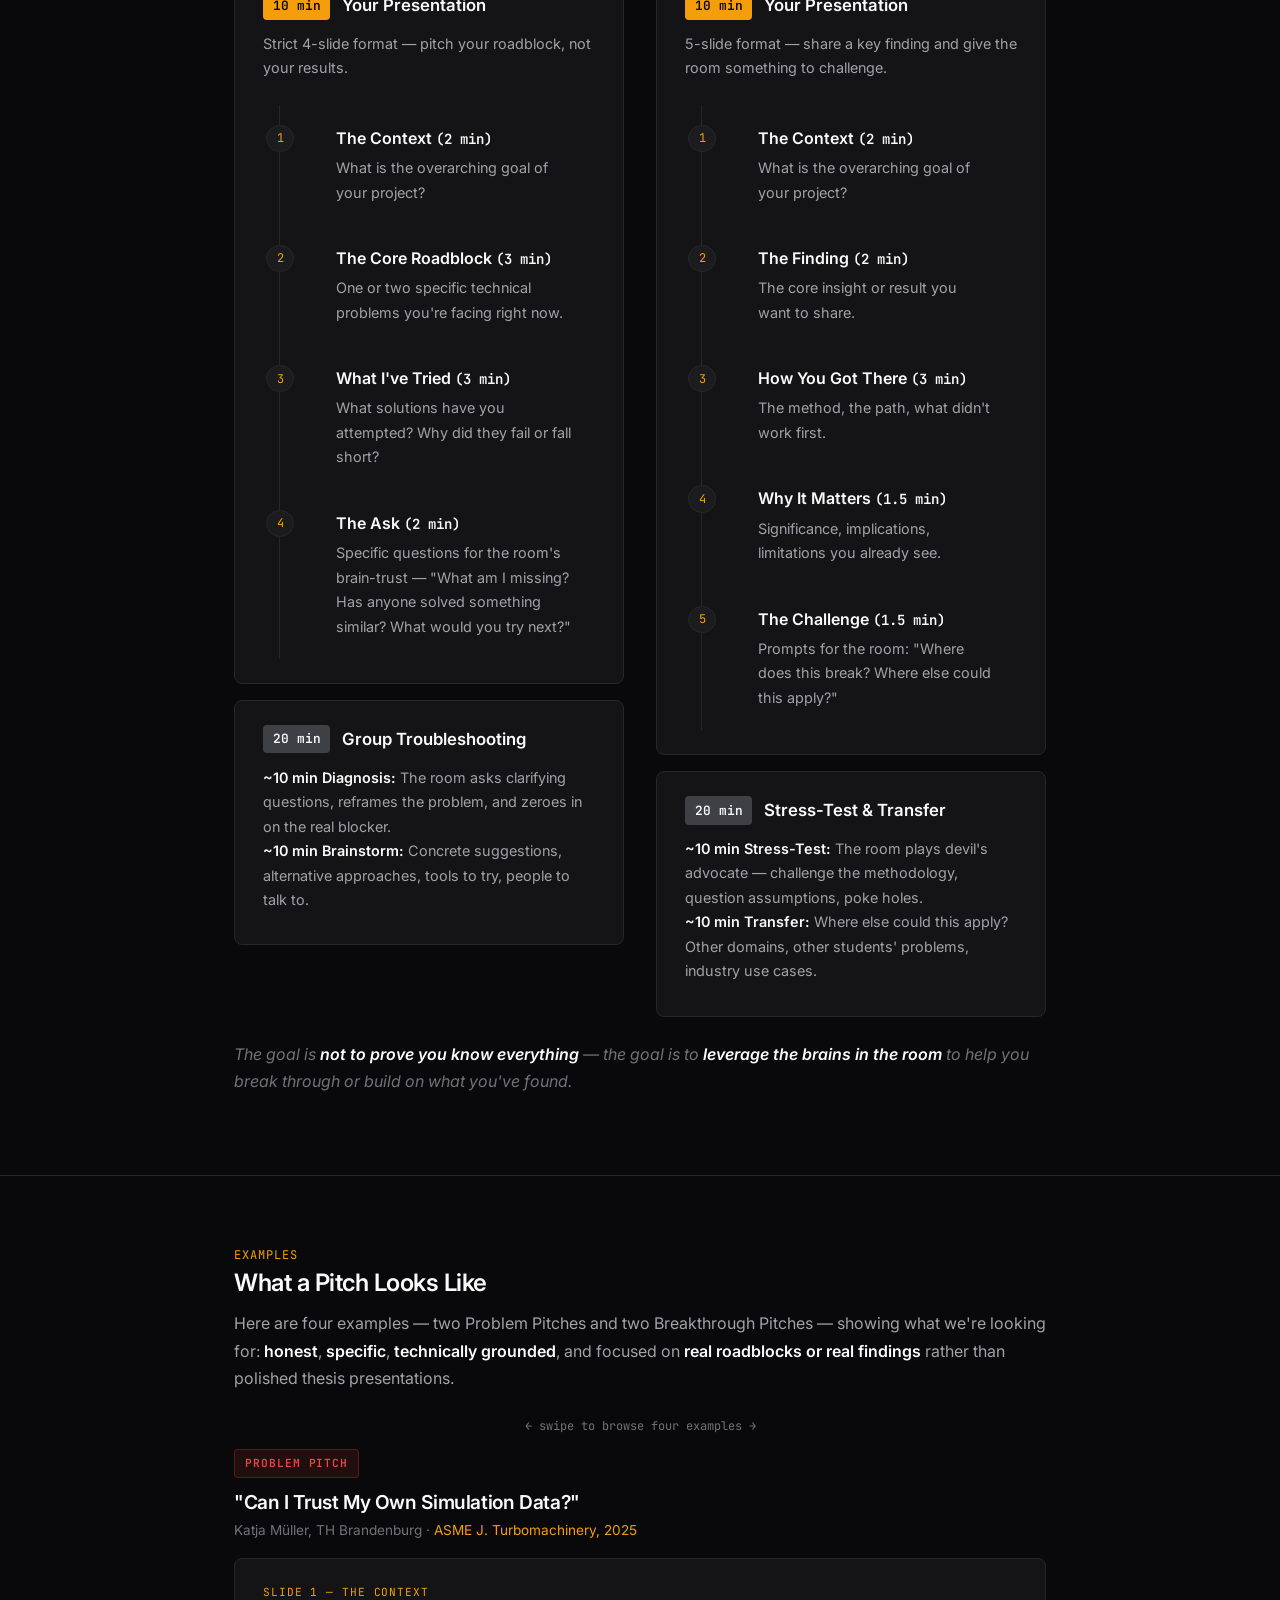
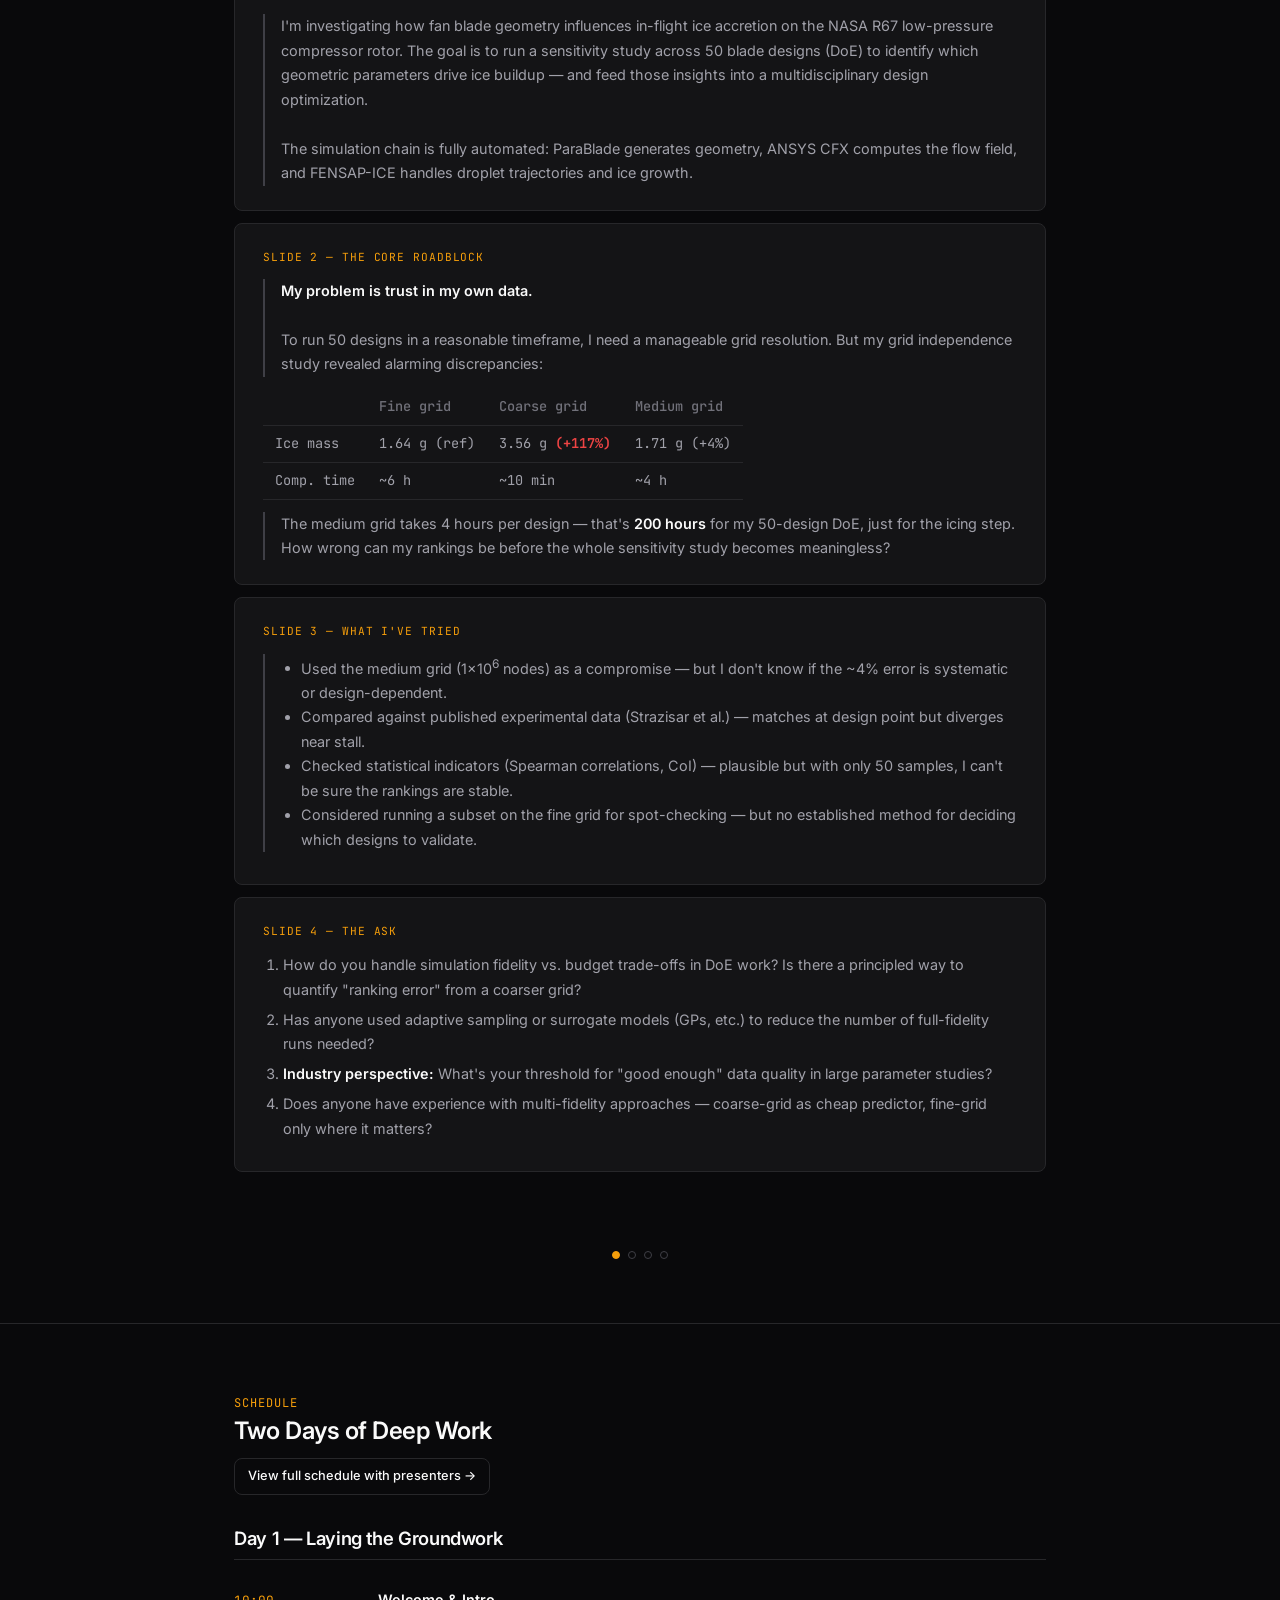
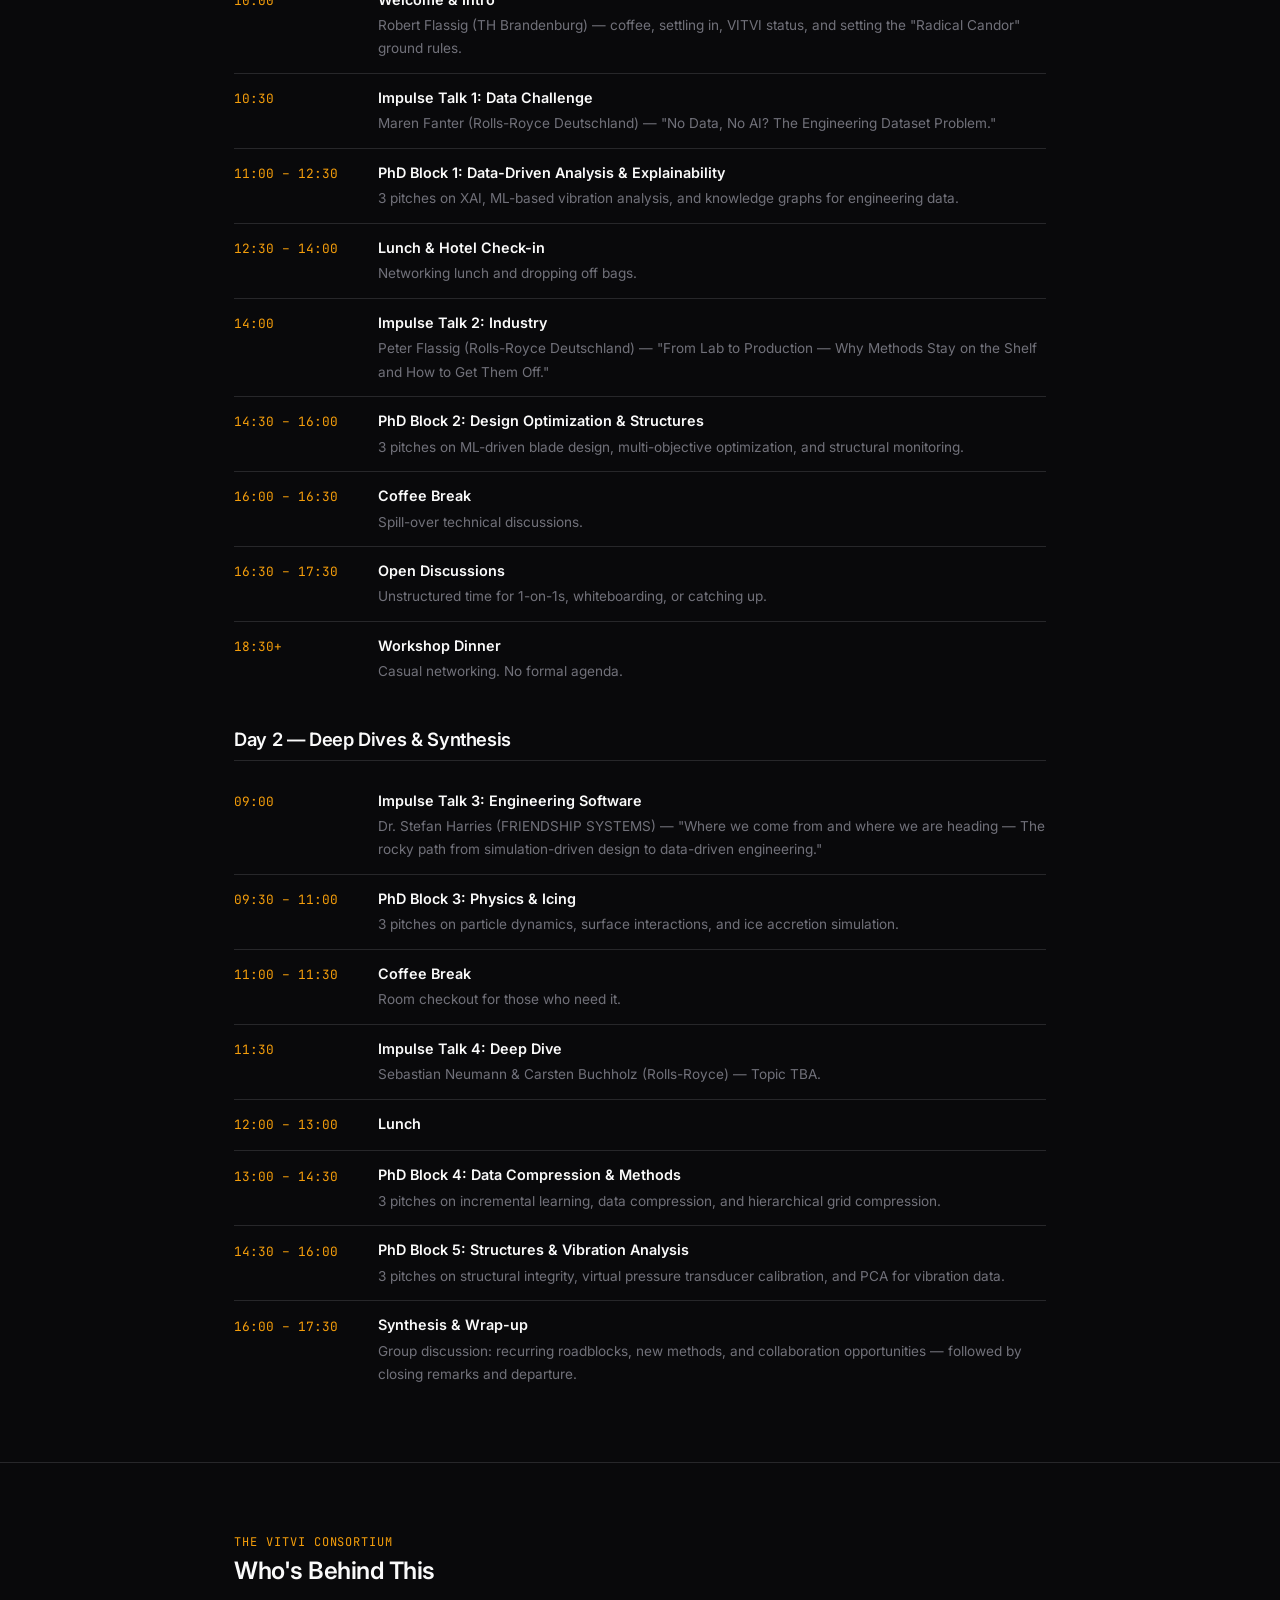
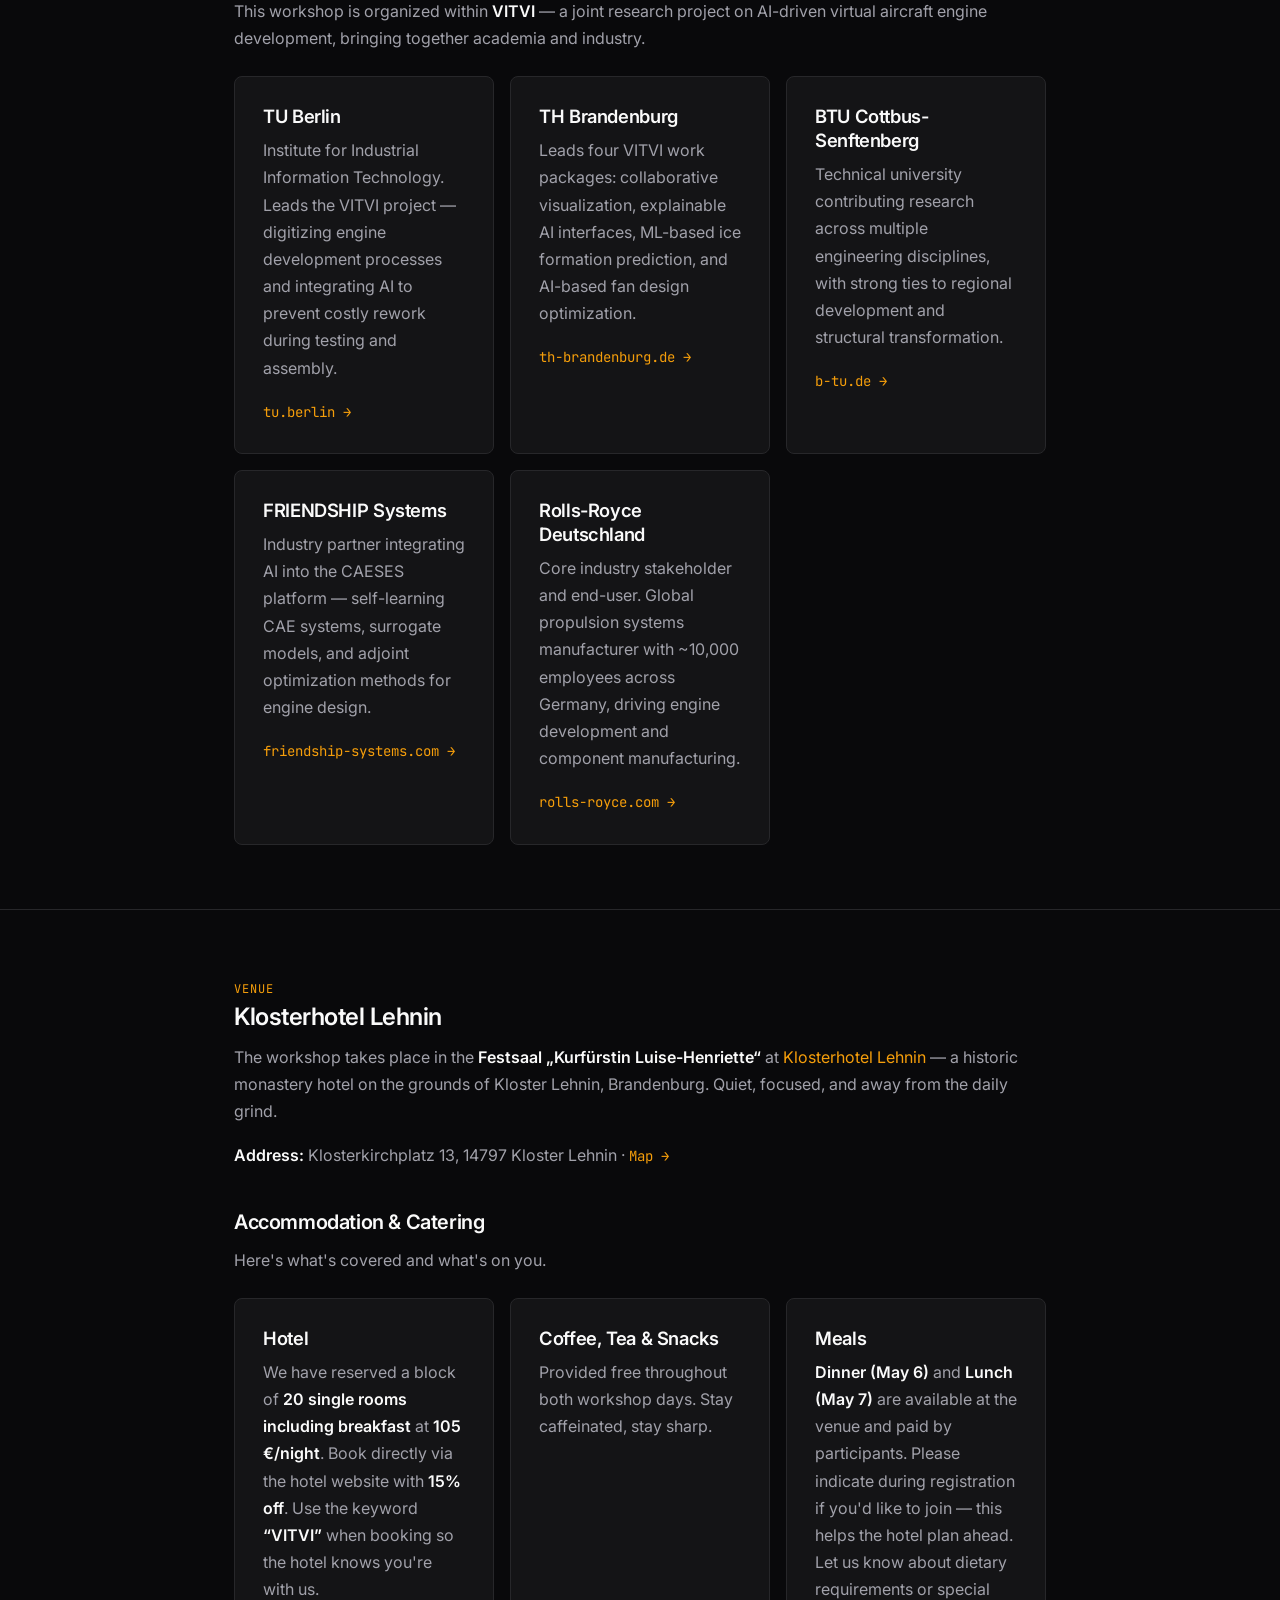
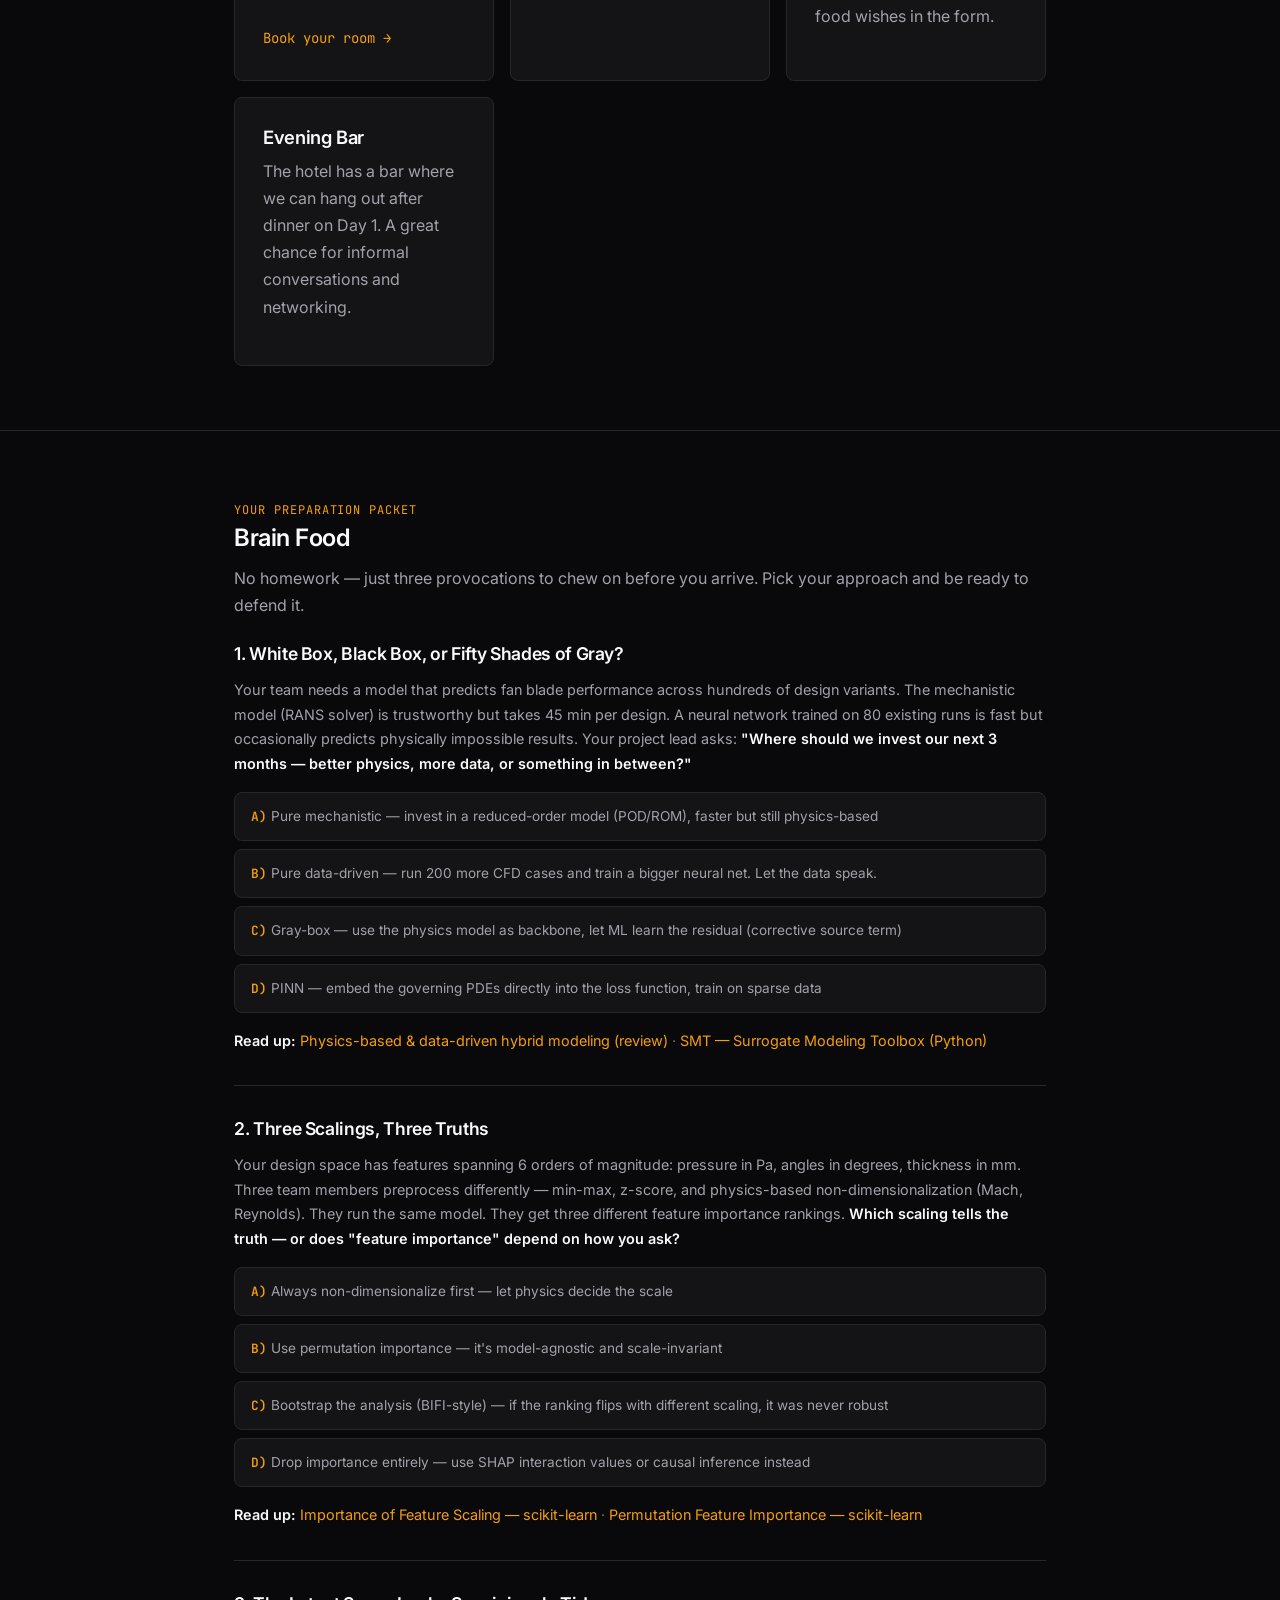
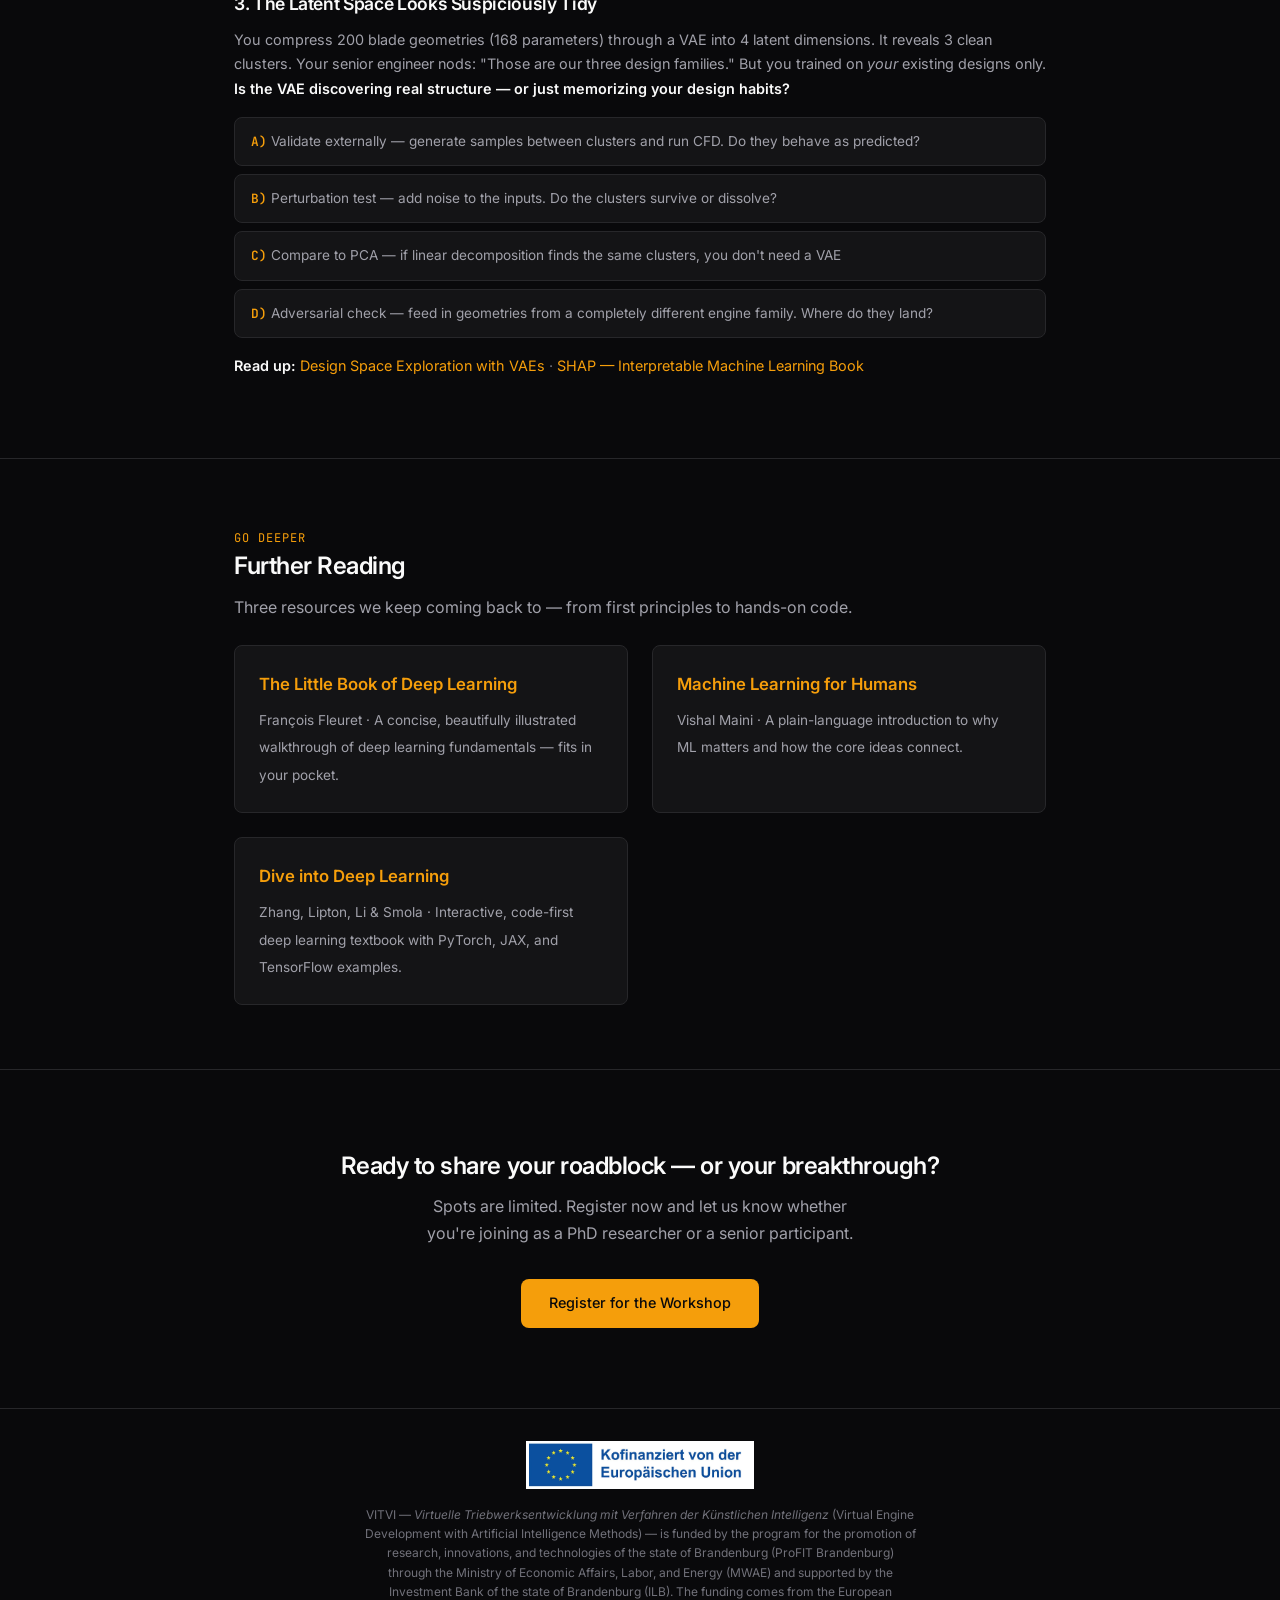
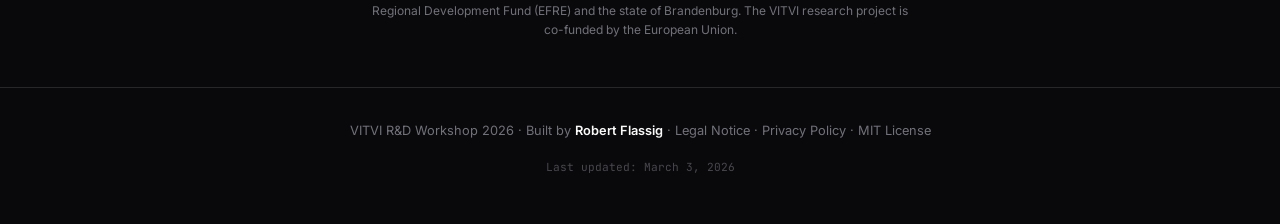
==== commit ac21334b: "Update venue room: Königshaus → Festsaal „Kurfürstin Luise-Henriette" Co-Authored-By: Claude Opus 4." ====
--- a/website/index.html
+++ b/website/index.html
@@ -622,7 +622,7 @@
   <div class="container">
     <span class="label">Venue</span>
     <h2>Klosterhotel Lehnin</h2>
-    <p>The workshop takes place in the <strong>Tagungsraum im K&ouml;nigshaus</strong> at <a href="https://www.diakonissenhaus.de/klosterhotel-lehnin" target="_blank" rel="noopener">Klosterhotel Lehnin</a> — a historic monastery hotel on the grounds of Kloster Lehnin, Brandenburg. Quiet, focused, and away from the daily grind.</p>
+    <p>The workshop takes place in the <strong>Festsaal &bdquo;Kurf&uuml;rstin Luise-Henriette&ldquo;</strong> at <a href="https://www.diakonissenhaus.de/klosterhotel-lehnin" target="_blank" rel="noopener">Klosterhotel Lehnin</a> — a historic monastery hotel on the grounds of Kloster Lehnin, Brandenburg. Quiet, focused, and away from the daily grind.</p>
     <p style="margin-bottom:0;">
       <strong>Address:</strong> Klosterkirchplatz 13, 14797 Kloster Lehnin &middot;
       <a href="https://www.openstreetmap.org/?mlat=52.32140955&mlon=12.74557905&zoom=15&layers=M" target="_blank" rel="noopener" class="mono">Map &rarr;</a>
